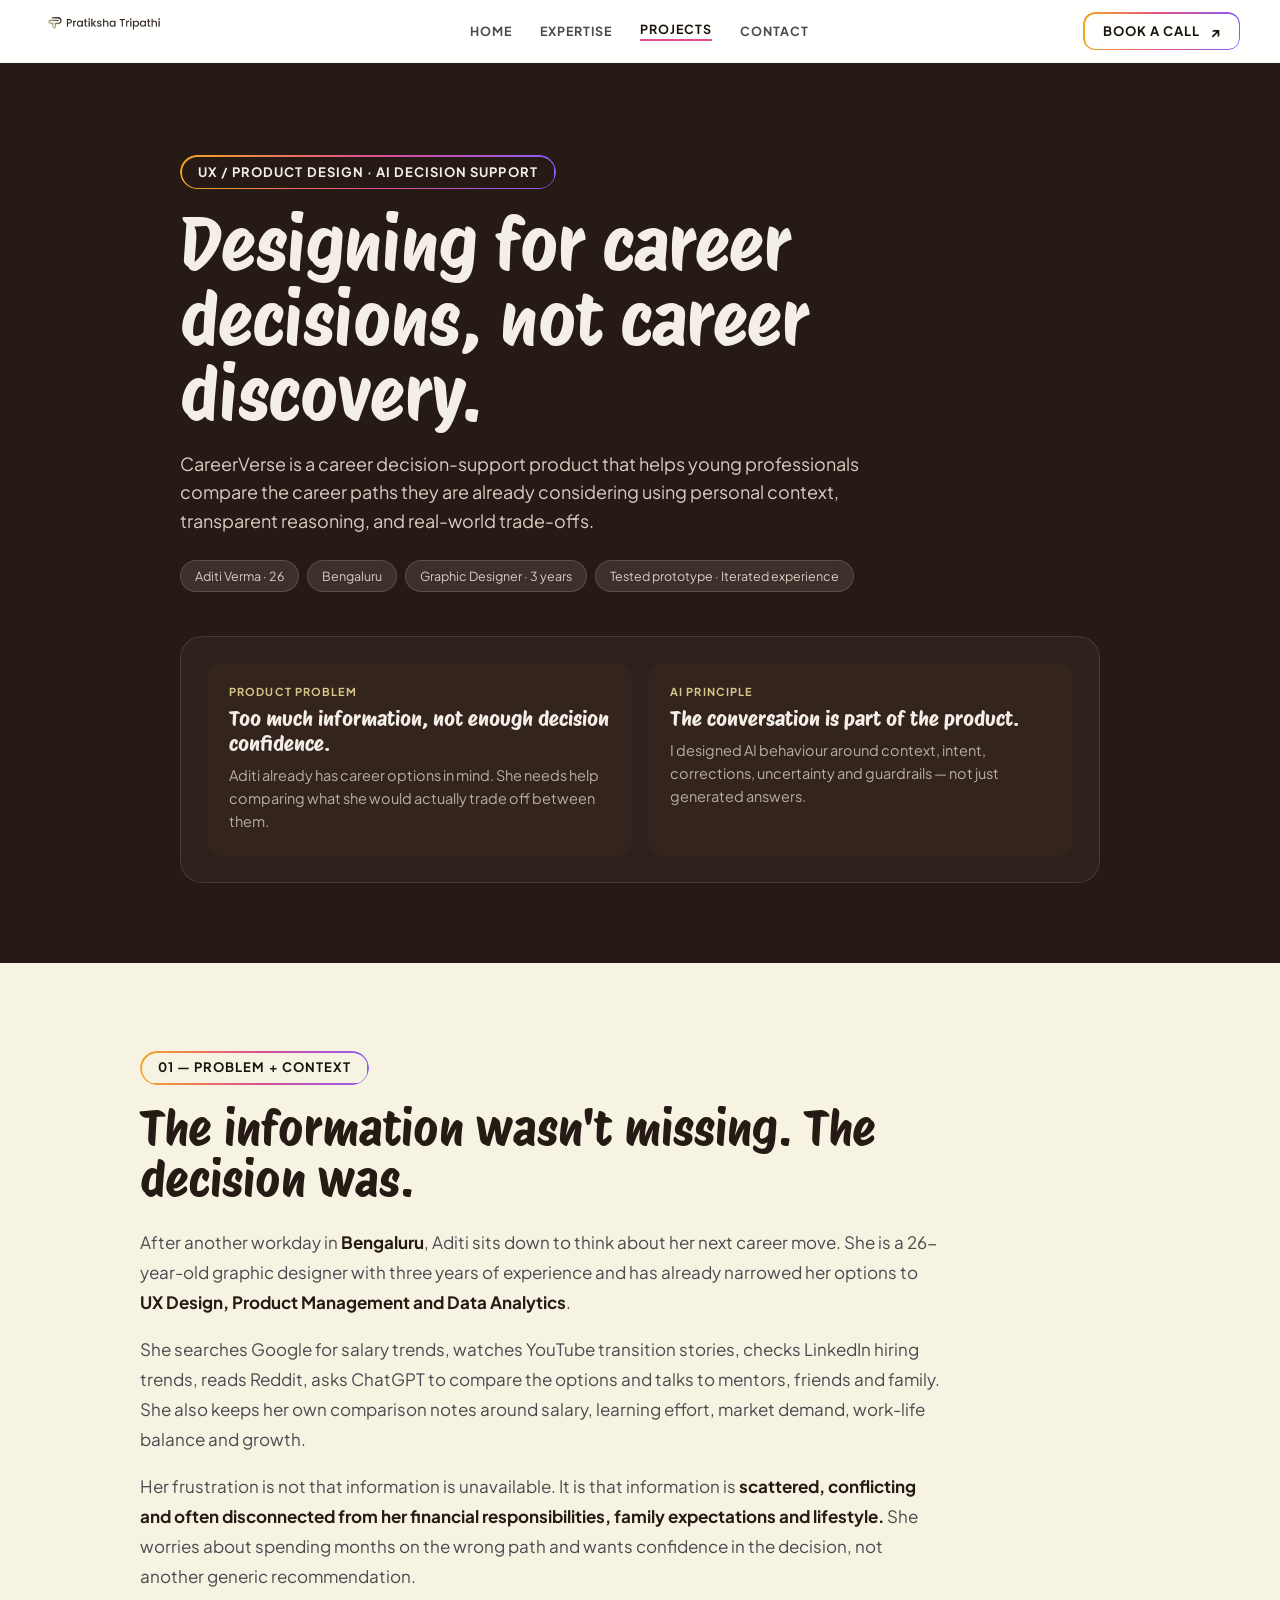
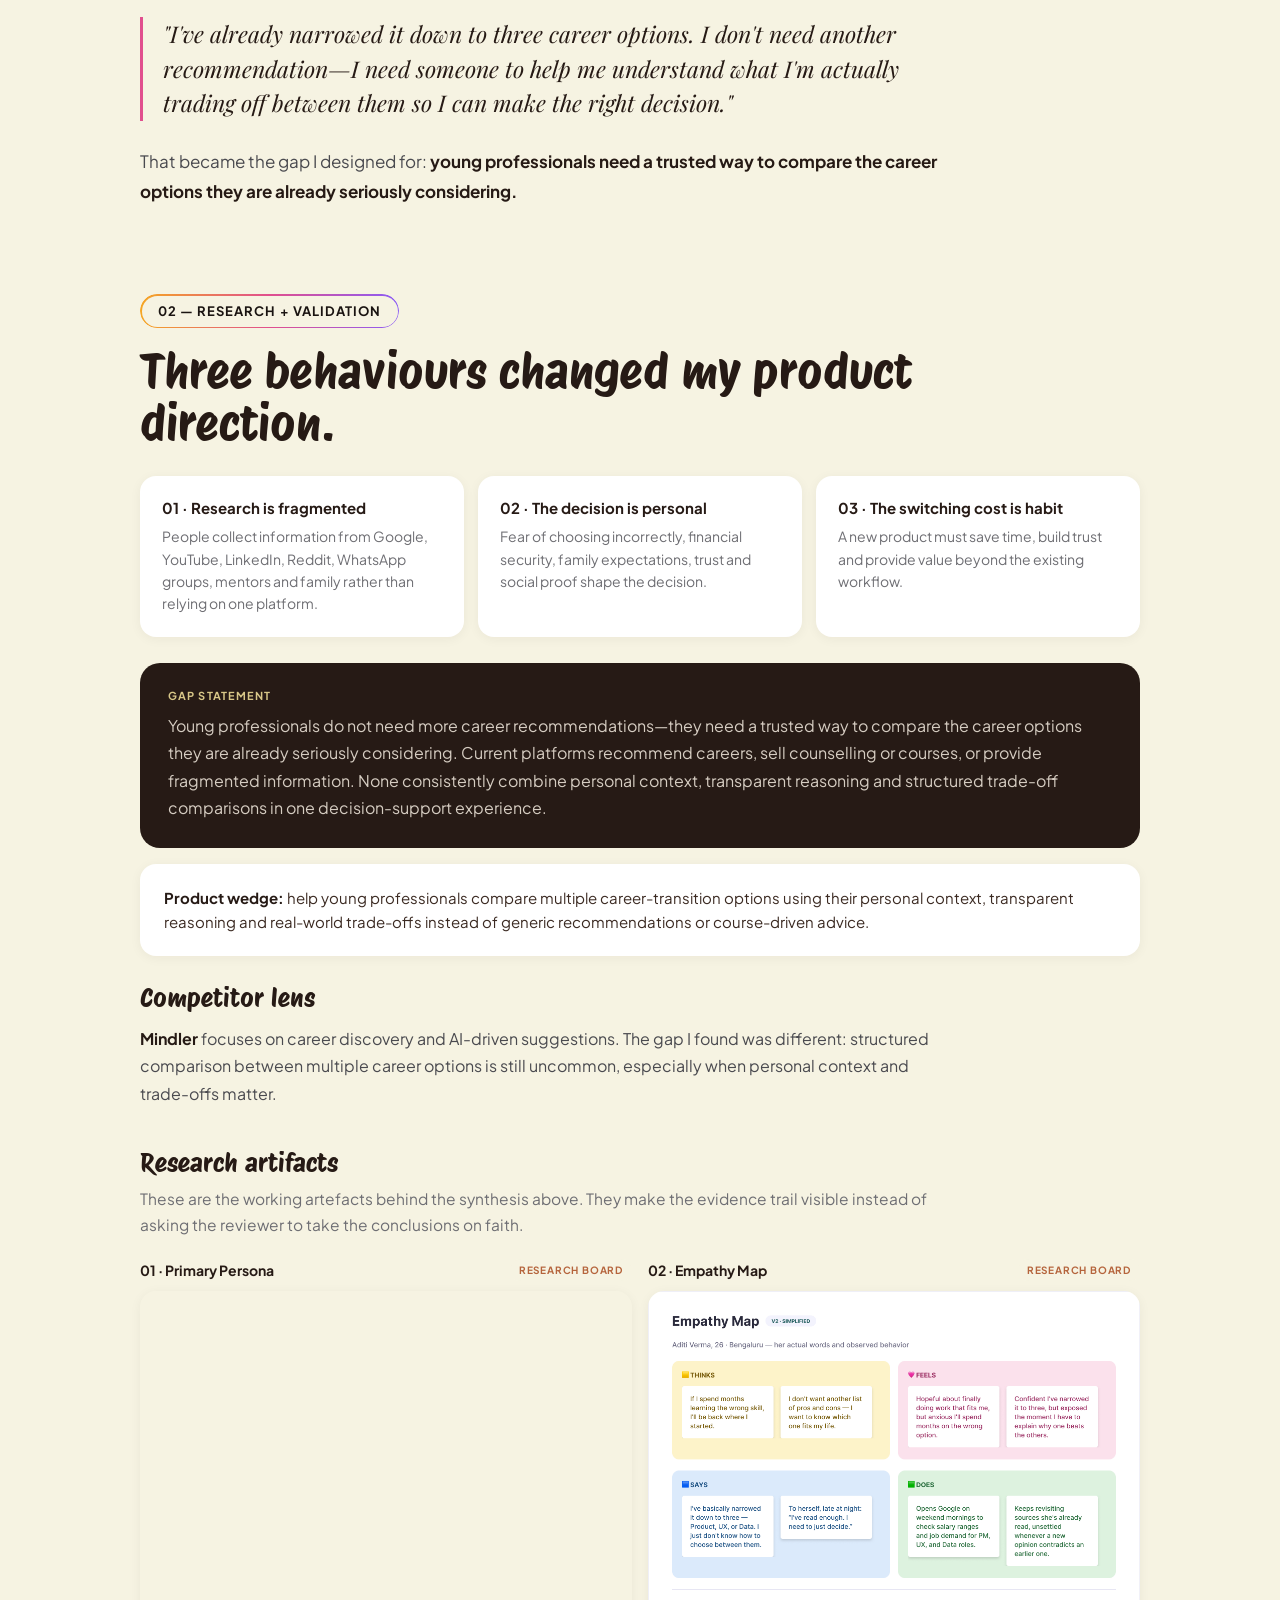
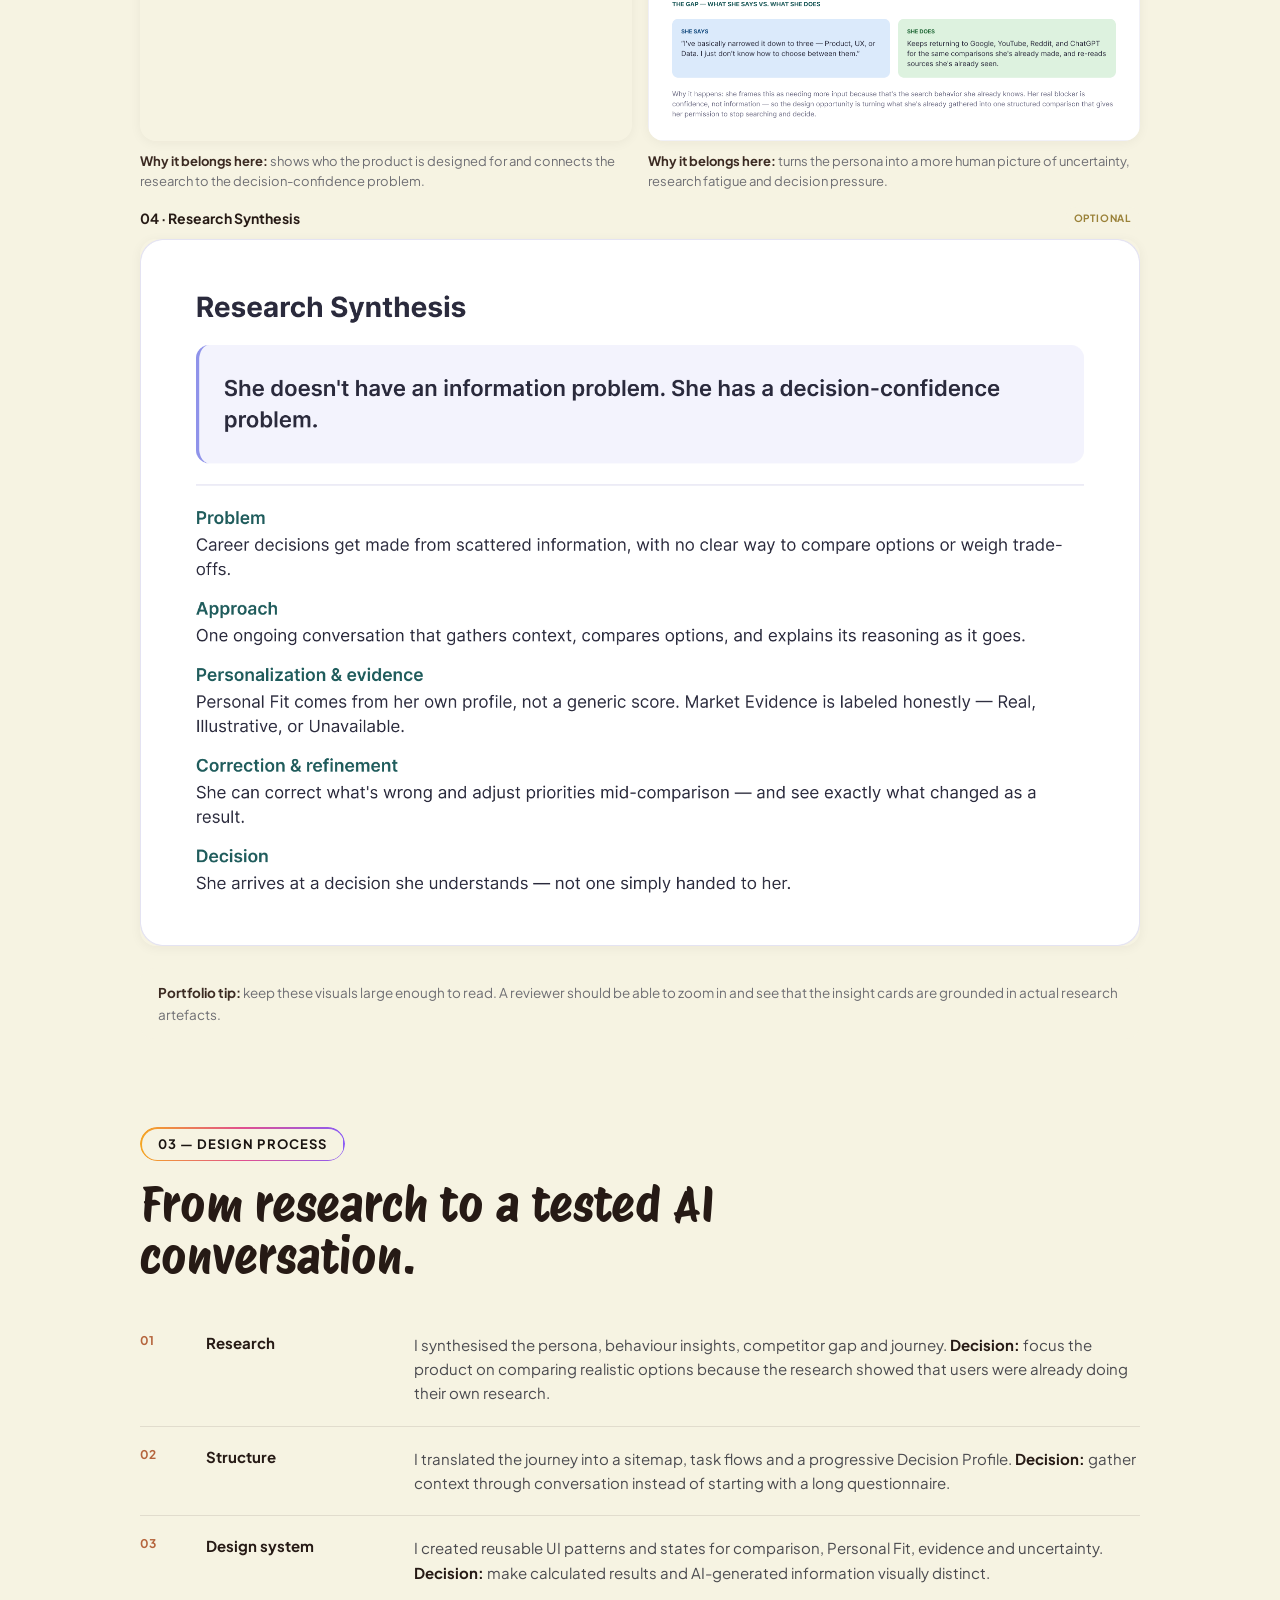
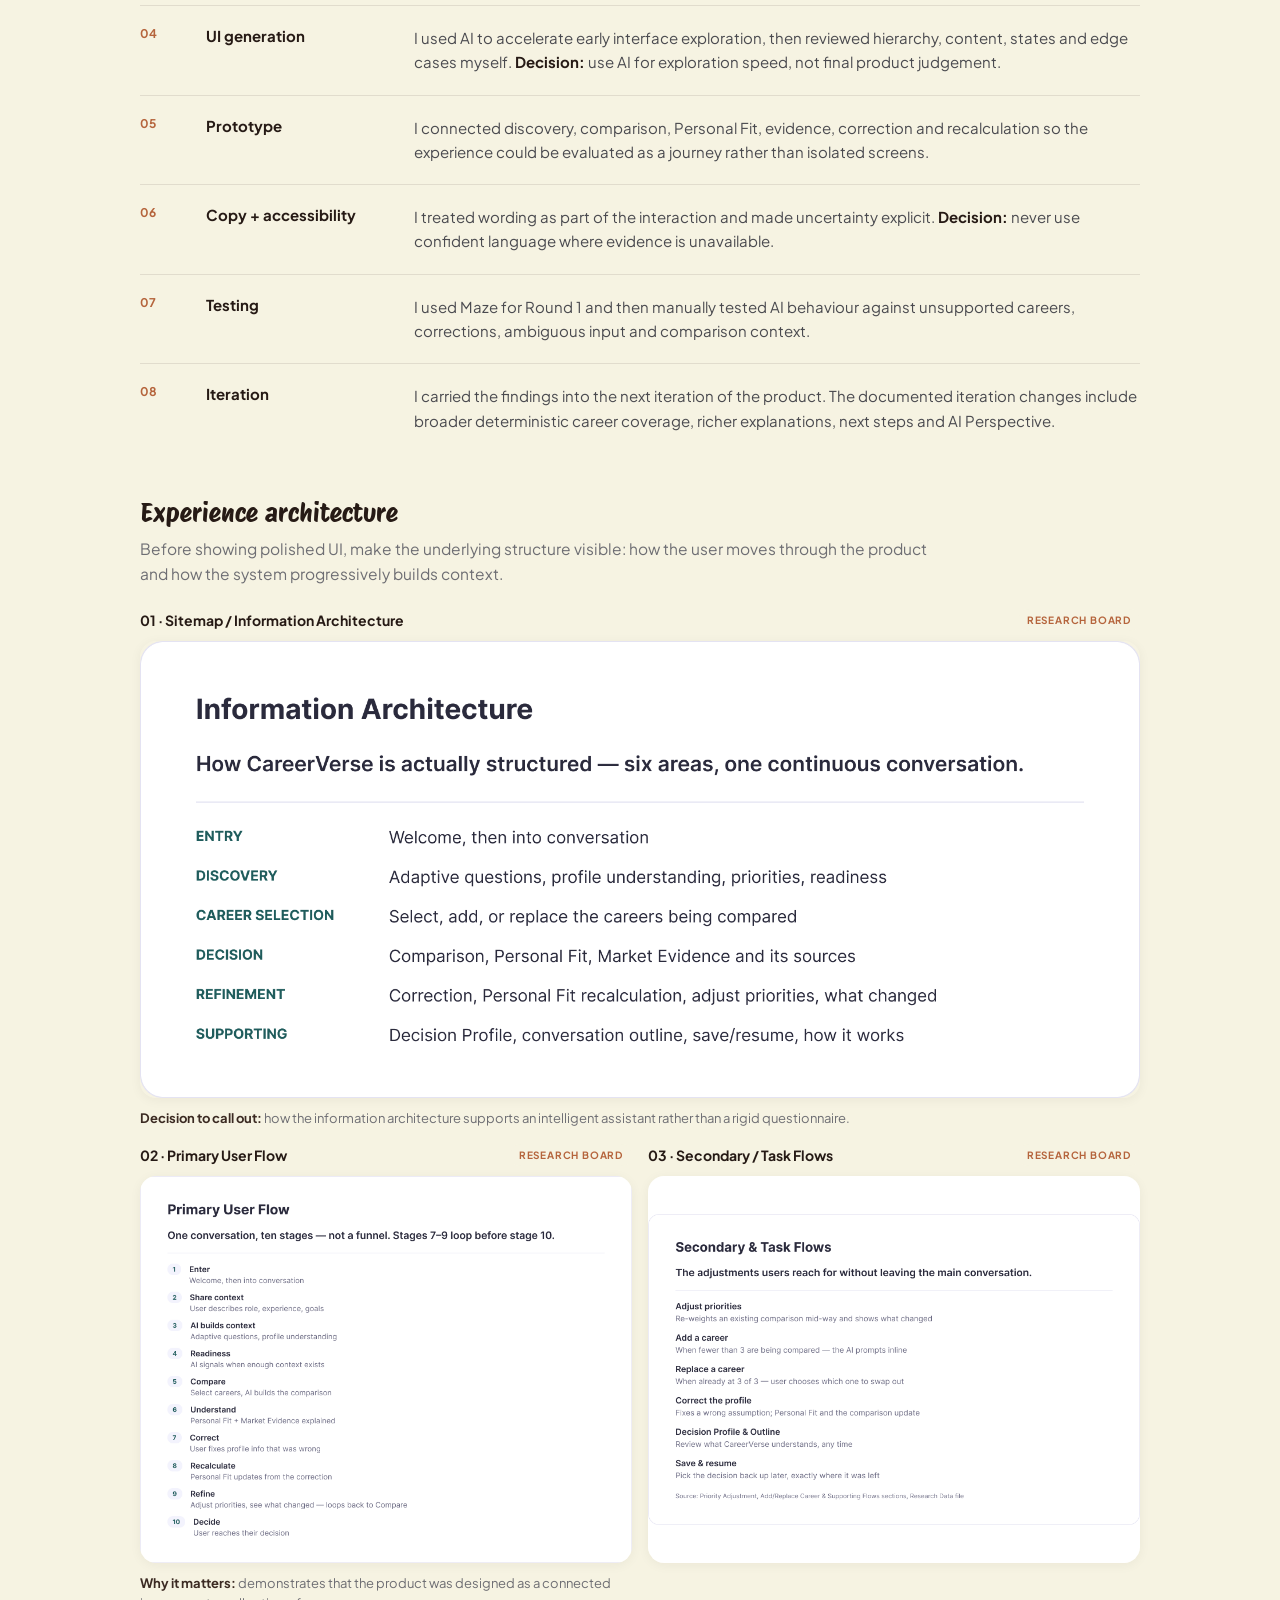
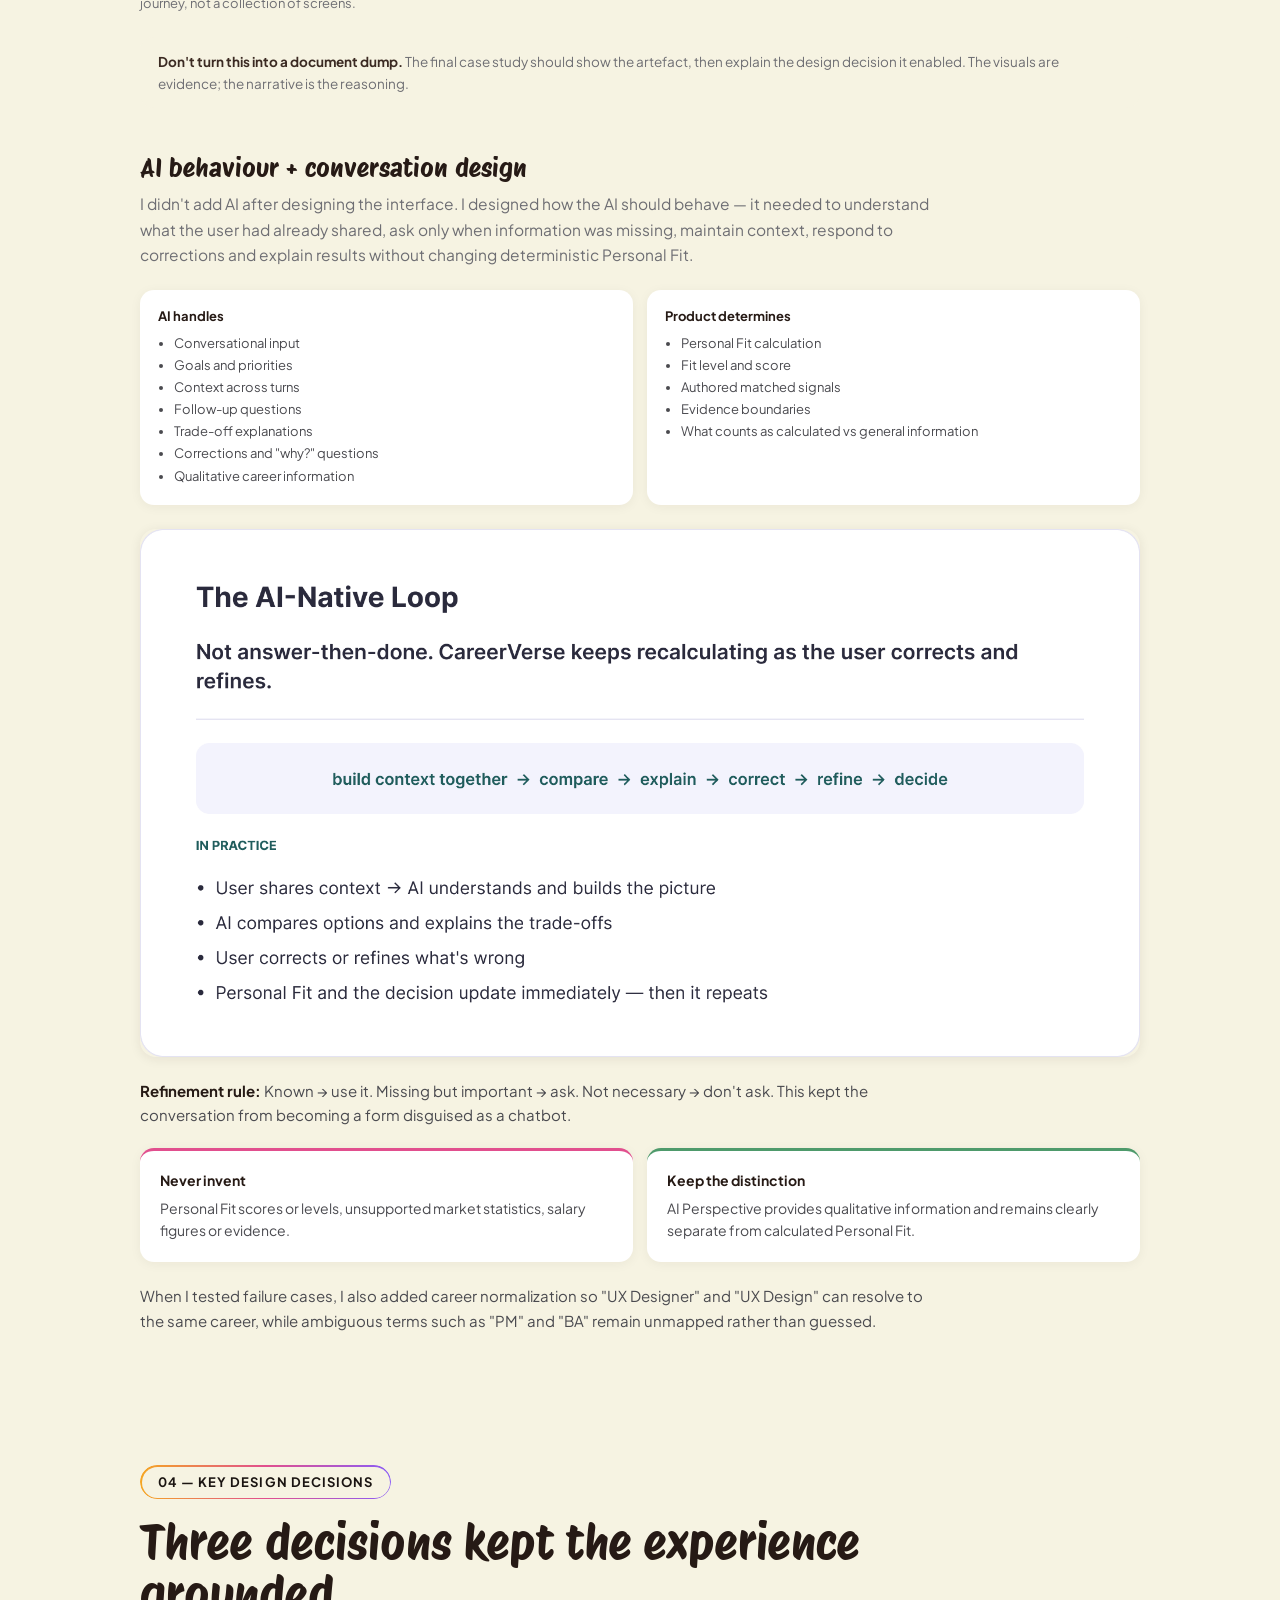
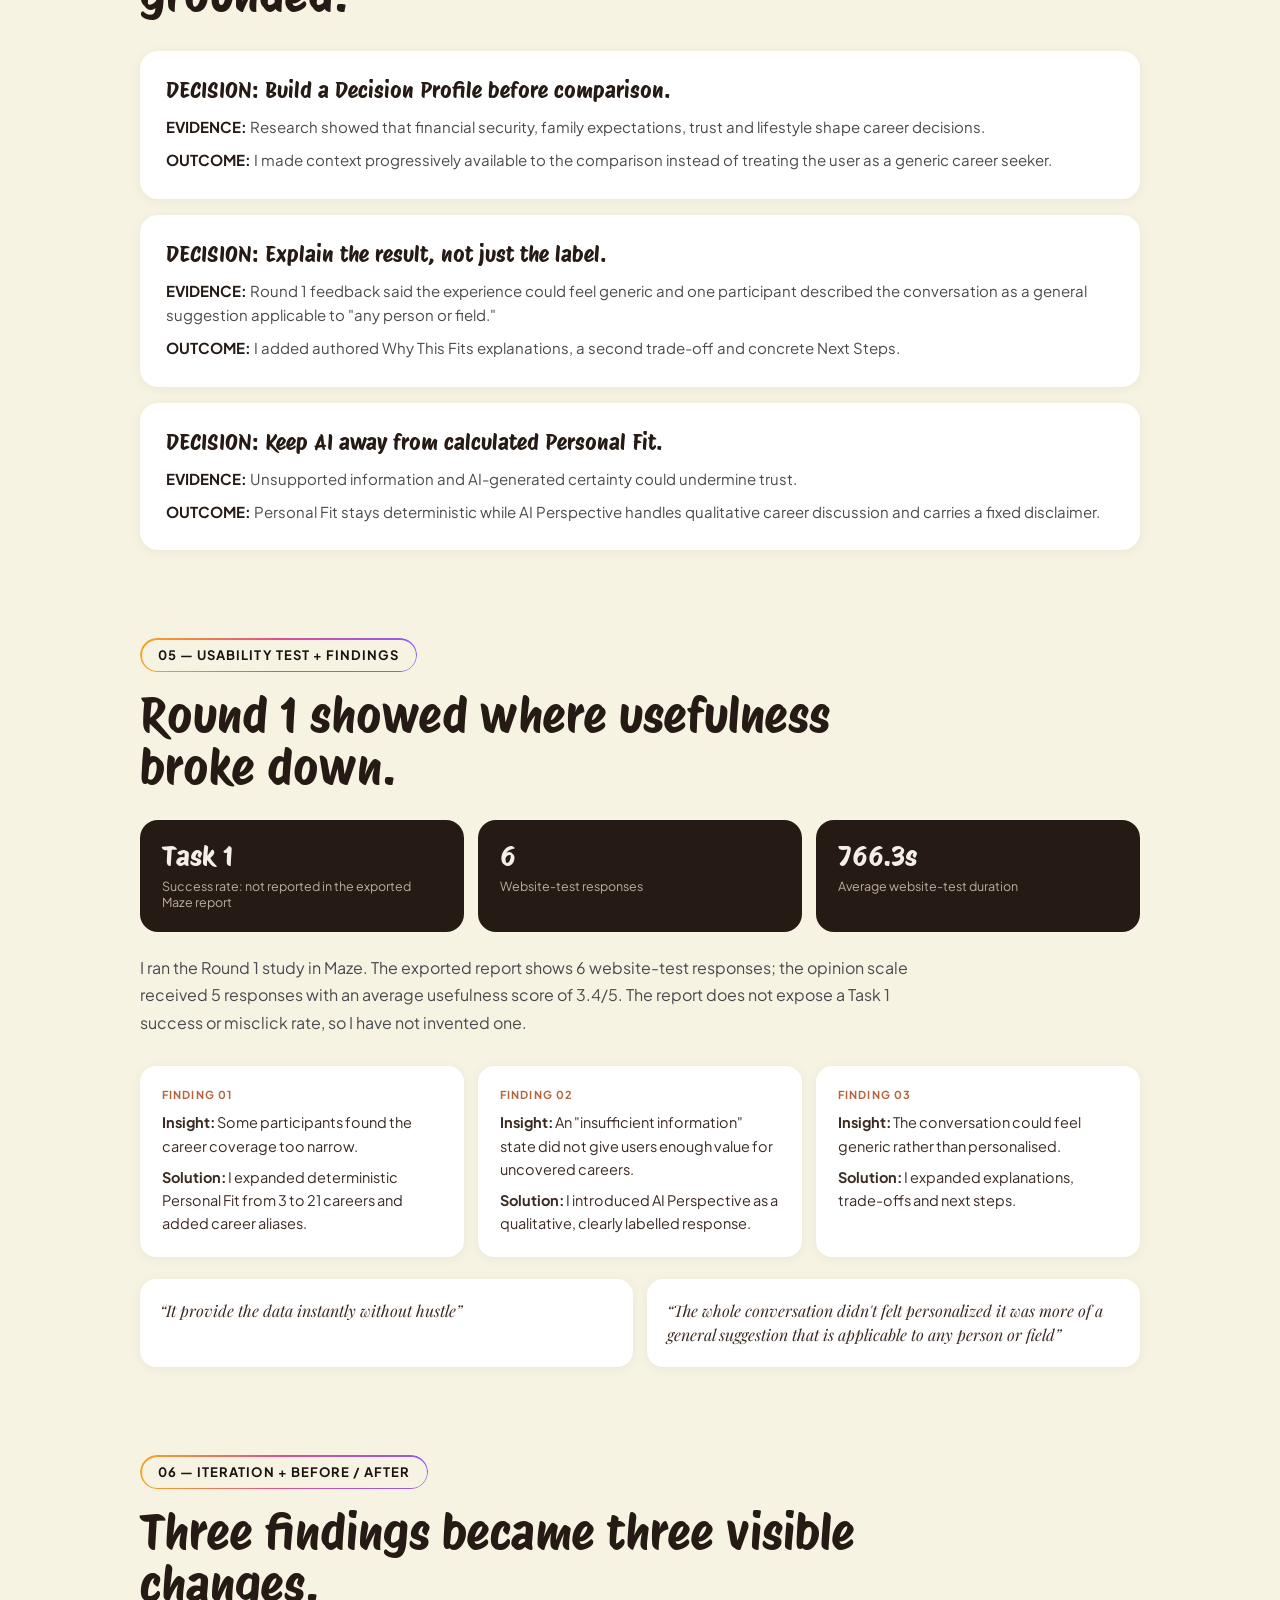
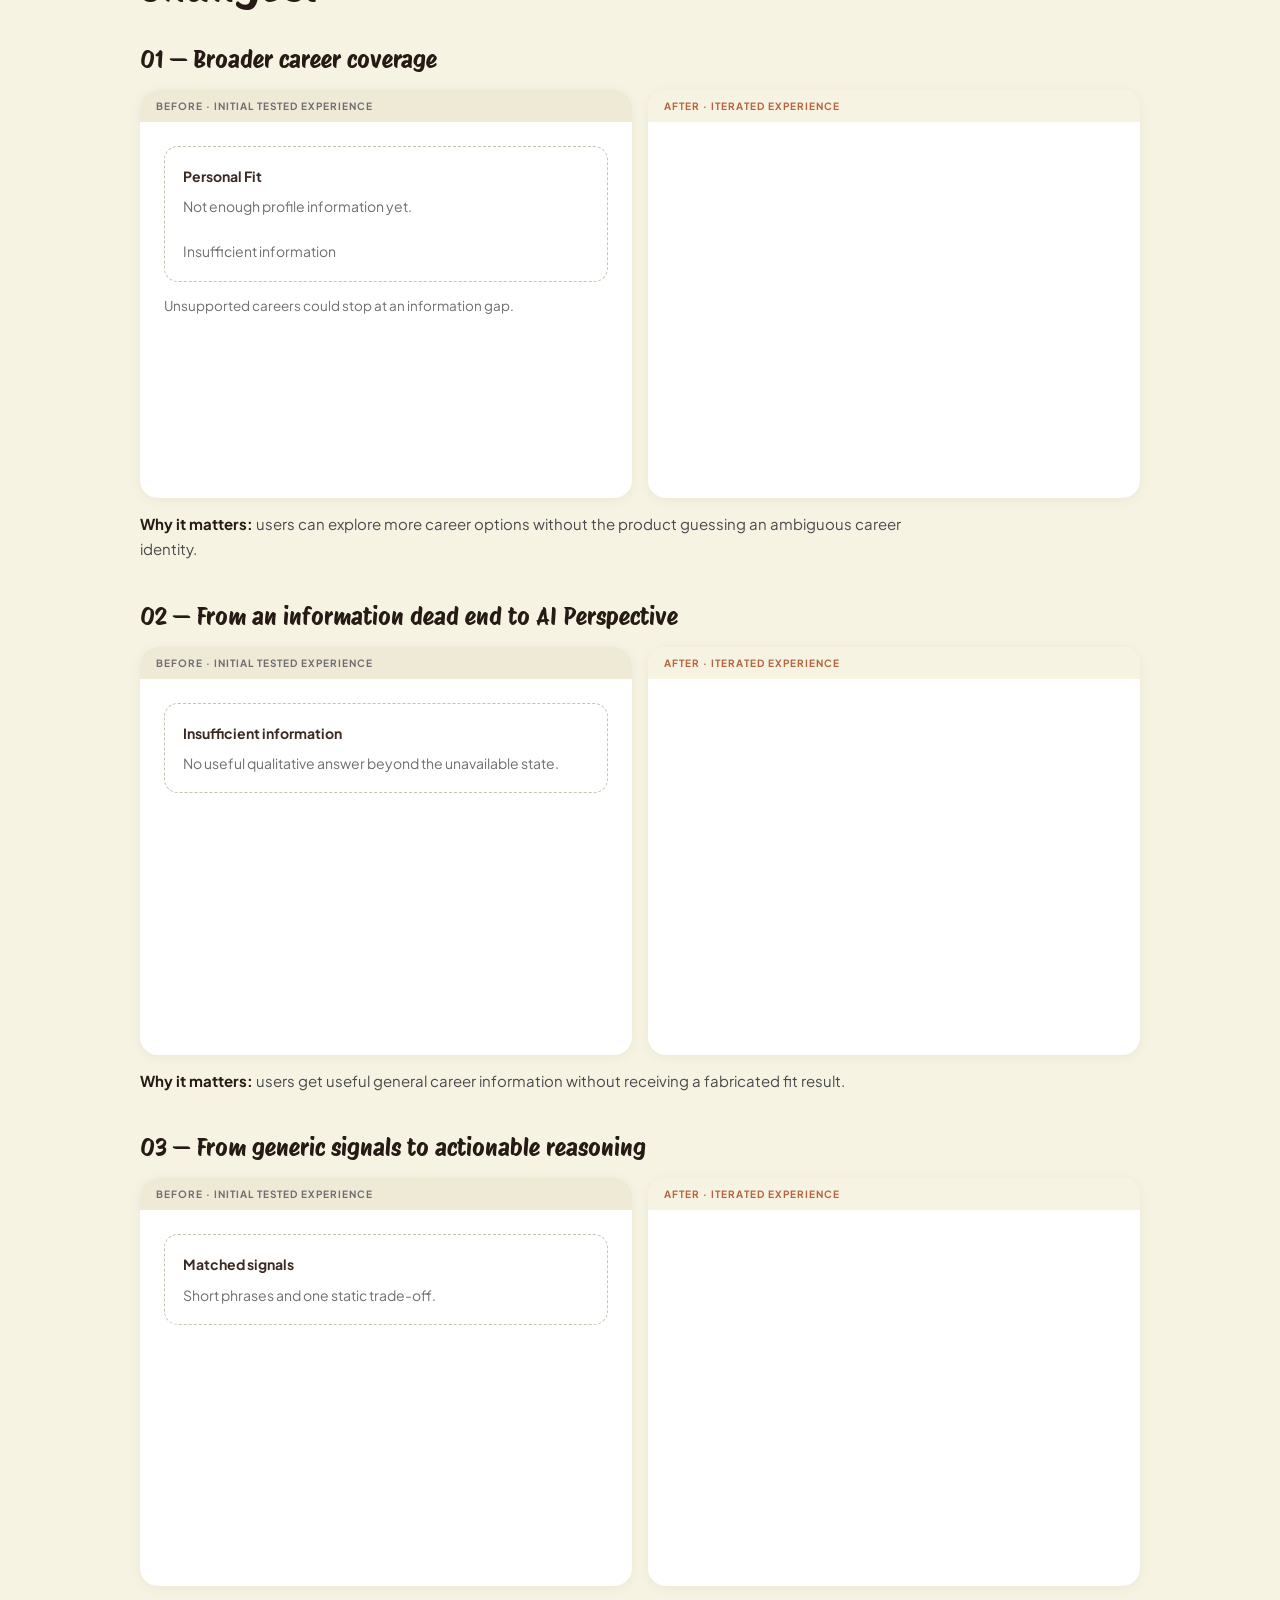
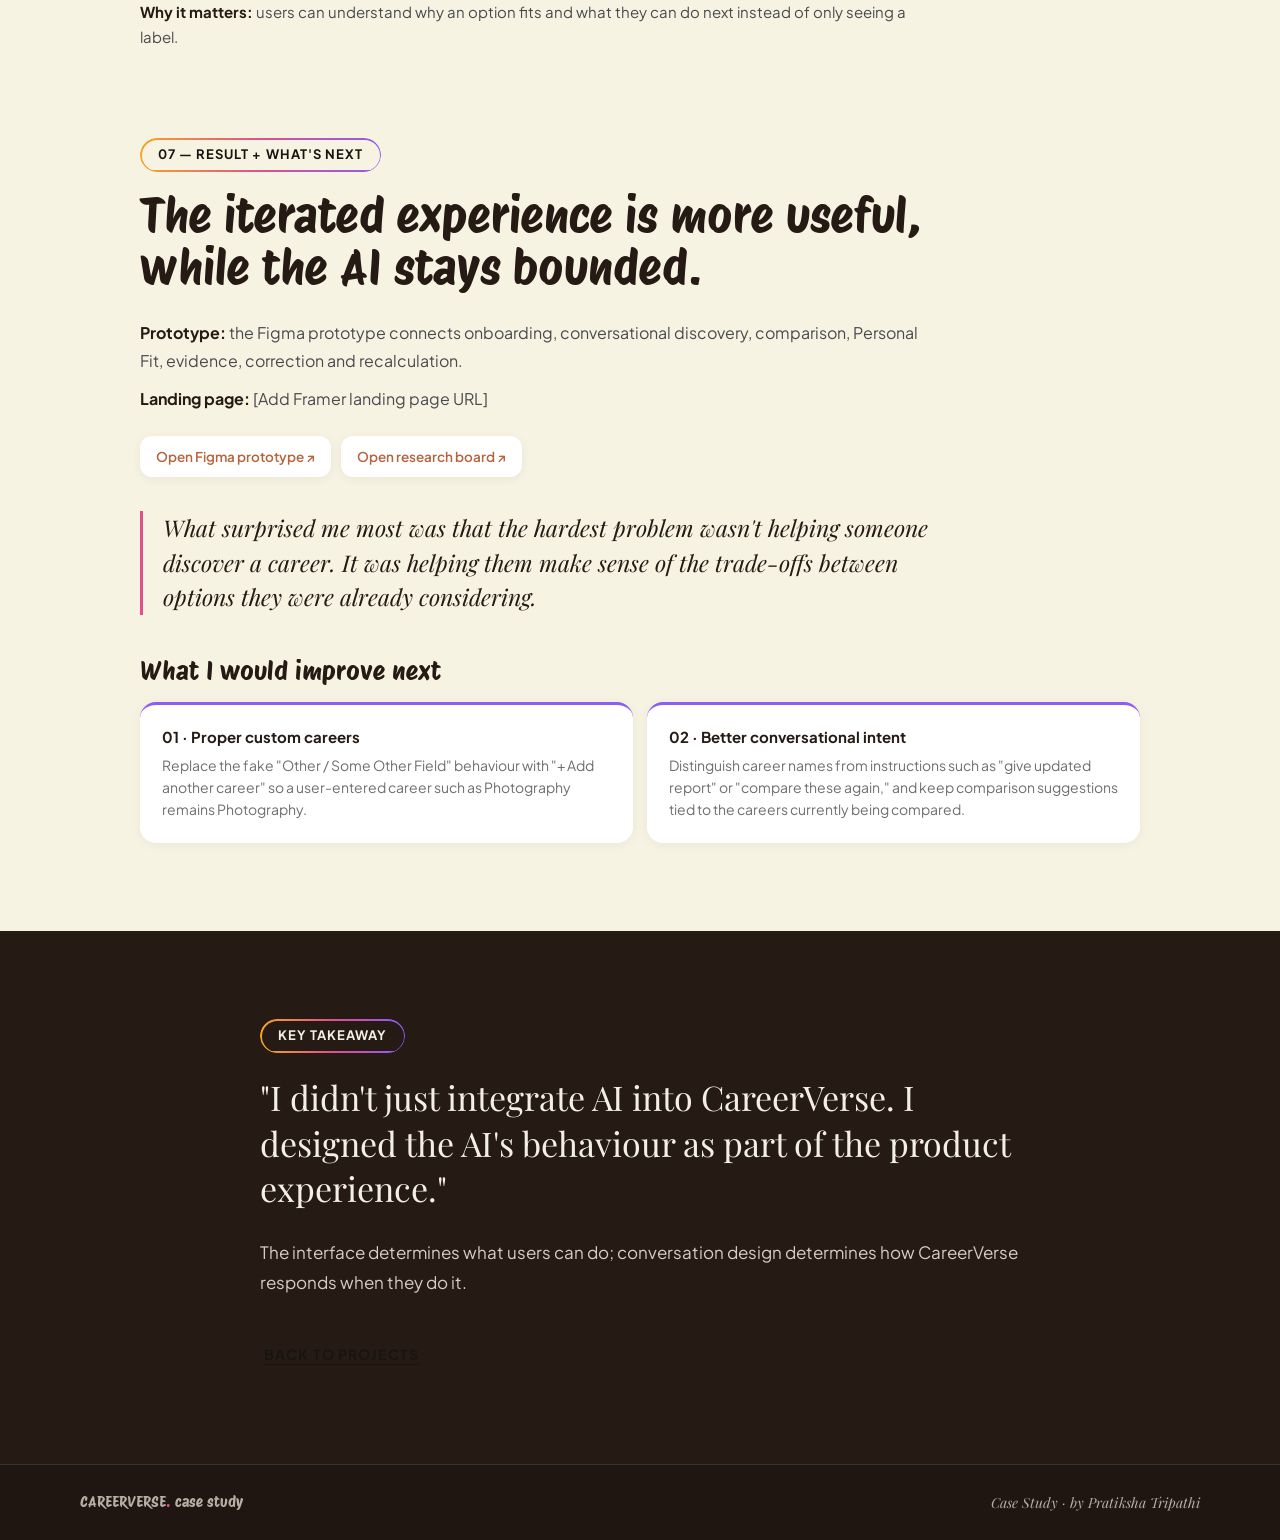
==== careerverse.html @ 2bfa2286 "Publish portfolio site Co-Authored-By: Claude Opus 5.5 <noreply@anthropic.com>" ====
<!DOCTYPE html>
<html>
<head>
<meta charset="utf-8">
<meta name="viewport" content="width=device-width, initial-scale=1">
<title>CareerVerse Case Study</title>
<link rel="stylesheet" href="https://fonts.googleapis.com/css2?family=Caveat:wght@700&family=Permanent+Marker&family=Playfair+Display:ital,wght@0,500;0,600;0,700;0,800;1,500&family=Plus+Jakarta+Sans:ital,wght@0,400;0,500;0,600;0,700;0,800;1,400&family=Protest+Riot&display=swap">
<style id="share-shim">
x-dc, helmet, sc-if { display: contents; }
x-import[component-from-global-scope$=".Button"] {
  position: relative; display: inline-flex; align-items: center; gap: 14px; box-sizing: border-box;
  height: 44px; padding: 0 28px; border-radius: 12px; cursor: pointer; white-space: nowrap;
  font: 700 14px/1 'Plus Jakarta Sans', sans-serif; letter-spacing: 0.08em; text-transform: uppercase; color: #1A1411;
}
x-import[component-from-global-scope$=".Button"]:focus-visible { outline: 2px solid #E14F8E; outline-offset: 3px; }
x-import[component-from-global-scope$=".Button"][size="sm"] { height: 38px; padding: 0 20px; gap: 10px; font-size: 13px; }
x-import[component-from-global-scope$=".Button"][variant="outline"]::before {
  content: ""; position: absolute; inset: 0; padding: 1.5px; border-radius: inherit;
  background: linear-gradient(90deg, #F5A623, #E14F8E 50%, #8B5CF6);
  -webkit-mask: linear-gradient(#000 0 0) content-box, linear-gradient(#000 0 0); -webkit-mask-composite: xor;
  mask: linear-gradient(#000 0 0) content-box exclude, linear-gradient(#000 0 0); pointer-events: none;
}
x-import[component-from-global-scope$=".Button"][variant="gold"] { background: #D8C788; }
x-import[component-from-global-scope$=".Button"][variant="ghost"] { padding: 0 4px; text-decoration: underline; text-underline-offset: 4px; }
x-import[component-from-global-scope$=".Button"][arrow]::after { content: "\2197"; font-size: 1.15em; letter-spacing: 0; }
x-import[component-from-global-scope$=".Avatar"] {
  display: inline-flex; align-items: center; justify-content: center; width: 44px; height: 44px; flex-shrink: 0; border-radius: 50%;
  background: linear-gradient(135deg, #E14F8E, #F5A623); color: #fff; font: 700 13px/1 'Plus Jakarta Sans', sans-serif; letter-spacing: 0.04em;
}
.share-video { display: flex; flex-direction: column; align-items: center; justify-content: center; gap: 10px; width: 100%; height: 100%;
  text-decoration: none; color: #F3EFE6; font: 700 12.5px/1.2 'Plus Jakarta Sans', sans-serif; letter-spacing: 0.08em; text-transform: uppercase;
  background: radial-gradient(circle at 50% 40%, #3B2A22, #1A1411 70%); }
.share-video span.play { width: 52px; height: 52px; border-radius: 50%; display: grid; place-items: center; font-size: 18px; letter-spacing: 0;
  background: linear-gradient(135deg, #E14F8E, #F5A623); color: #fff; }
.share-video:hover span.play { transform: scale(1.06); }
.share-video:focus-visible { outline: 2px solid #E14F8E; outline-offset: -4px; }

[data-hv="1"]:hover{color:#1A1411 !important}
[data-hv="2"]:hover{color:#1A1411 !important}
[data-hv="3"]:hover{color:#1A1411 !important}
</style>

<script>
document.addEventListener('DOMContentLoaded', function () {
  document.querySelectorAll('x-import[component-from-global-scope$=".Button"]').forEach(function (b) {
    var href = b.getAttribute('href');
    b.setAttribute('role', 'link'); b.tabIndex = 0;
    function go() {
      if (!href || href === '#') return;
      if (b.getAttribute('target') === '_blank' || /^https?:/.test(href)) { var a = document.createElement('a'); a.href = href; a.target = '_blank'; a.rel = 'noopener'; document.body.appendChild(a); a.click(); a.remove(); }
      else location.href = href;
    }
    b.addEventListener('click', go);
    b.addEventListener('keydown', function (e) { if (e.key === 'Enter') go(); });
  });
  document.querySelectorAll('x-import[component-from-global-scope$=".Avatar"]').forEach(function (a) {
    a.textContent = (a.getAttribute('name') || '').split(/\s+/).map(function (w) { return w[0] || ''; }).join('').slice(0, 2).toUpperCase();
  });
  var bar = document.getElementById('share-progress');
  var tocIds = Array.prototype.map.call(document.querySelectorAll('[data-toc]'), function (el) { return el.getAttribute('data-toc'); })
    .filter(function (v, i, arr) { return arr.indexOf(v) === i; });
  function onScroll() {
    var doc = document.documentElement, max = doc.scrollHeight - window.innerHeight;
    if (bar) bar.style.width = (max > 0 ? Math.min(100, Math.max(0, window.scrollY / max * 100)) : 0) + '%';
    if (!tocIds.length) return;
    var active = '', y = window.scrollY + 140;
    tocIds.forEach(function (id) { var el = document.getElementById(id); if (el && el.offsetTop <= y) active = id; });
    document.querySelectorAll('[data-toc]').forEach(function (el) {
      var on = el.getAttribute('data-toc') === active;
      el.style.color = el.getAttribute('data-toc-part') === 'num' ? (on ? '#E14F8E' : '#B5984E') : (on ? '#1A1411' : '#6E6E73');
    });
  }
  window.addEventListener('scroll', onScroll, { passive: true }); onScroll();
  var form = document.querySelector('form[data-share-form]');
  if (form) form.addEventListener('submit', function (e) {
    e.preventDefault();
    var btn = form.querySelector('[type="submit"]'); if (btn) btn.textContent = 'Thanks! I\'ll get back to you soon.';
  });
});
</script>
</head>
<body>
<x-dc>
<helmet>
  <meta name="viewport" content="width=device-width, initial-scale=1">
  <link rel="preconnect" href="https://fonts.gstatic.com" crossorigin="anonymous">
  
  <style>
/* Eyebrow — mirrors the "Eyebrow" component in the Figma file "Pratiksha's Portfolio".
   Pill, 34px tall, 1.5px Signature gradient stroke (amber → pink → violet), transparent fill. */
:root {
  --pt-gradient-signature: linear-gradient(90deg, #F5A623 0%, #E14F8E 50%, #8B5CF6 100%);
  --pt-text-primary: #1A1411;
  --pt-text-on-dark: #F3EFE6;
}

.pt-eyebrow {
  position: relative;
  display: inline-flex;
  align-items: center;
  box-sizing: border-box;
  height: 34px;
  padding: 0 18px;
  border-radius: 999px;
  background: transparent;
  font-family: 'Plus Jakarta Sans', sans-serif;
  font-size: 13px;
  font-weight: 700;
  line-height: 1;
  letter-spacing: 0.08em;
  text-transform: uppercase;
  white-space: nowrap;
  color: var(--pt-text-primary);
}

/* Gradient stroke drawn on a masked pseudo-element so the fill stays transparent on any surface. */
.pt-eyebrow::before {
  content: "";
  position: absolute;
  inset: 0;
  padding: 1.5px;
  border-radius: inherit;
  background: var(--pt-gradient-signature);
  -webkit-mask: linear-gradient(#000 0 0) content-box, linear-gradient(#000 0 0);
  -webkit-mask-composite: xor;
  mask: linear-gradient(#000 0 0) content-box exclude, linear-gradient(#000 0 0);
  pointer-events: none;
}

.pt-eyebrow--on-dark { color: var(--pt-text-on-dark); }

@media (max-width: 480px) {
  .pt-eyebrow { white-space: normal; height: auto; min-height: 34px; padding: 8px 16px; line-height: 1.3; }
}

</style>
  <style>
    html { scroll-behavior: smooth; }
    body { margin: 0; background: #F6F3E2; -webkit-font-smoothing: antialiased; }
    @media (prefers-reduced-motion: reduce) { html { scroll-behavior: auto; } * { animation: none !important; transition: none !important; } }
    a { color: #B5643C; }
    a:hover { color: #8F4A2A; }
    a:focus-visible, button:focus-visible { outline: 2px solid #8B5CF6; outline-offset: 3px; border-radius: 4px; }
    nav a { white-space: nowrap; }
    section[id], header[id] { scroll-margin-top: 84px; }
    @media (max-width: 960px) {
      nav[aria-label="Portfolio"] > div { flex-wrap: nowrap; overflow-x: auto; -webkit-overflow-scrolling: touch; }
      nav[aria-label="Portfolio"] > div > div { gap: 16px; flex-shrink: 0; }
      nav[aria-label="Portfolio"] x-import { flex-shrink: 0; }
    }
    #close a[href*="#projects"], #close a[href*="#projects"] span { color: #EEDFAE !important; }
    #close a[href*="#projects"]:hover, #close a[href*="#projects"]:hover span { color: #F6ECC8 !important; }
  </style>
</helmet>

<sc-if>
  <div aria-hidden="true" id="share-progress" style="position:fixed;top:0;left:0;height:3px;width:0%;background:linear-gradient(90deg,#F5A623 0%,#E14F8E 50%,#8B5CF6 100%);z-index:120"></div>
</sc-if>

<nav aria-label="Portfolio" style="position:sticky;top:0;z-index:110;background:rgba(255,255,255,0.94);backdrop-filter:blur(10px);border-bottom:1px solid rgba(26,20,17,0.06)">
  <div style="max-width:1200px;margin:0 auto;padding:12px 24px;display:flex;align-items:center;justify-content:space-between;gap:16px;flex-wrap:wrap">
    <a href="index.html" aria-label="Pratiksha Tripathi — home" style="display:flex;align-items:center;text-decoration:none"><img src="assets/logo-lockup-cutout.png" alt="Pratiksha Tripathi" style="height:34px;width:auto;display:block"></a>
    <div style="display:flex;gap:28px;flex-wrap:wrap;align-items:center;font-family:'Plus Jakarta Sans',sans-serif;font-size:12.5px;font-weight:700;letter-spacing:0.08em;text-transform:uppercase">
      <a href="index.html" style="color:#4A4A4F;text-decoration:none" data-hv="1">Home</a>
      <a href="index.html#about" style="color:#4A4A4F;text-decoration:none" data-hv="2">Expertise</a>
      <a href="index.html#projects" style="color:#1A1411;text-decoration:none;border-bottom:2px solid #E14F8E;padding-bottom:2px" aria-current="page">Projects</a>
      <a href="index.html#contact" style="color:#4A4A4F;text-decoration:none" data-hv="3">Contact</a>
    </div>
    <x-import component-from-global-scope="PratikshaTripathiDesignSystem_4e2eff.Button" variant="outline" size="sm" arrow href="index.html#contact" hint-size="auto,38px">Book a call</x-import>
  </div>
</nav>

<!-- ============ HERO ============ -->
<header id="top" data-screen-label="Hero" style="background:#261A15;color:#F3EFE6;padding:92px 24px 80px">
  <div style="max-width:920px;margin:0 auto;display:flex;flex-direction:column;align-items:flex-start;gap:18px">
    <span class="pt-eyebrow pt-eyebrow--on-dark">UX / Product Design · AI Decision Support</span>
    <h1 style="margin:0;font-family:'Protest Riot',sans-serif;font-weight:300;font-size:clamp(38px,6.4vw,72px);line-height:1.04;color:#F3EFE6;max-width:900px">Designing for career decisions, not career discovery.</h1>
    <p style="margin:0;font-family:'Plus Jakarta Sans',sans-serif;font-size:18px;line-height:1.6;color:#D6CDC2;max-width:720px">CareerVerse is a career decision-support product that helps young professionals compare the career paths they are already considering using personal context, transparent reasoning, and real-world trade-offs.</p>
    <div style="display:flex;flex-wrap:wrap;gap:8px;margin-top:6px">
      <span style="background:rgba(243,239,230,0.10);border:1px solid rgba(243,239,230,0.16);border-radius:999px;padding:7px 14px;font-family:'Plus Jakarta Sans';font-size:12.5px;color:#D6CDC2">Aditi Verma · 26</span>
      <span style="background:rgba(243,239,230,0.10);border:1px solid rgba(243,239,230,0.16);border-radius:999px;padding:7px 14px;font-family:'Plus Jakarta Sans';font-size:12.5px;color:#D6CDC2">Bengaluru</span>
      <span style="background:rgba(243,239,230,0.10);border:1px solid rgba(243,239,230,0.16);border-radius:999px;padding:7px 14px;font-family:'Plus Jakarta Sans';font-size:12.5px;color:#D6CDC2">Graphic Designer · 3 years</span>
      <span style="background:rgba(243,239,230,0.10);border:1px solid rgba(243,239,230,0.16);border-radius:999px;padding:7px 14px;font-family:'Plus Jakarta Sans';font-size:12.5px;color:#D6CDC2">Tested prototype · Iterated experience</span>
    </div>
    <div style="margin-top:26px;background:#2E211B;border:1px solid rgba(243,239,230,0.12);border-radius:22px;padding:26px;width:100%;box-sizing:border-box">
      <div style="display:grid;grid-template-columns:1fr 1fr;gap:16px">
        <div style="background:#33241D;border-radius:16px;padding:22px">
          <div style="font-family:'Plus Jakarta Sans';font-size:11px;font-weight:700;letter-spacing:0.1em;text-transform:uppercase;color:#D8C788;margin-bottom:8px">Product problem</div>
          <div style="font-family:'Protest Riot';font-weight:300;font-size:21px;color:#F3EFE6;margin-bottom:8px">Too much information, not enough decision confidence.</div>
          <div style="font-family:'Plus Jakarta Sans';font-size:14.5px;line-height:1.6;color:#B9AEA4">Aditi already has career options in mind. She needs help comparing what she would actually trade off between them.</div>
        </div>
        <div style="background:#33241D;border-radius:16px;padding:22px">
          <div style="font-family:'Plus Jakarta Sans';font-size:11px;font-weight:700;letter-spacing:0.1em;text-transform:uppercase;color:#D8C788;margin-bottom:8px">AI principle</div>
          <div style="font-family:'Protest Riot';font-weight:300;font-size:21px;color:#F3EFE6;margin-bottom:8px">The conversation is part of the product.</div>
          <div style="font-family:'Plus Jakarta Sans';font-size:14.5px;line-height:1.6;color:#B9AEA4">I designed AI behaviour around context, intent, corrections, uncertainty and guardrails — not just generated answers.</div>
        </div>
      </div>
    </div>
  </div>
</header>

<!-- 01 — PROBLEM + CONTEXT -->
<section id="s1" data-screen-label="01 Problem and context" style="padding:88px 24px 0">
  <div style="max-width:1000px;margin:0 auto">
    <span class="pt-eyebrow">01 — Problem + context</span>
    <h2 style="margin:18px 0 22px;font-family:'Protest Riot',sans-serif;font-weight:300;font-size:clamp(32px,4.8vw,48px);line-height:1.08;color:#261A15;max-width:800px">The information wasn't missing. The decision was.</h2>
    <div style="max-width:800px;font-family:'Plus Jakarta Sans',sans-serif;font-size:17px;line-height:1.75;color:#4A4A4F">
      <p style="margin:0 0 18px">After another workday in <strong style="color:#261A15">Bengaluru</strong>, Aditi sits down to think about her next career move. She is a 26-year-old graphic designer with three years of experience and has already narrowed her options to <strong style="color:#261A15">UX Design, Product Management and Data Analytics</strong>.</p>
      <p style="margin:0 0 18px">She searches Google for salary trends, watches YouTube transition stories, checks LinkedIn hiring trends, reads Reddit, asks ChatGPT to compare the options and talks to mentors, friends and family. She also keeps her own comparison notes around salary, learning effort, market demand, work-life balance and growth.</p>
      <p style="margin:0 0 26px">Her frustration is not that information is unavailable. It is that information is <strong style="color:#261A15">scattered, conflicting and often disconnected from her financial responsibilities, family expectations and lifestyle.</strong> She worries about spending months on the wrong path and wants confidence in the decision, not another generic recommendation.</p>
    </div>
    <p style="margin:0 0 26px;font-family:'Playfair Display',Georgia,serif;font-style:italic;font-size:clamp(19px,2.6vw,23px);line-height:1.5;color:#261A15;max-width:760px;border-left:3px solid #E14F8E;padding-left:20px">"I've already narrowed it down to three career options. I don't need another recommendation—I need someone to help me understand what I'm actually trading off between them so I can make the right decision."</p>
    <p style="margin:0;font-family:'Plus Jakarta Sans',sans-serif;font-size:17px;line-height:1.75;color:#4A4A4F;max-width:800px">That became the gap I designed for: <strong style="color:#261A15">young professionals need a trusted way to compare the career options they are already seriously considering.</strong></p>
  </div>
</section>

<!-- 02 — RESEARCH + VALIDATION -->
<section id="s2" data-screen-label="02 Research and validation" style="padding:88px 24px 0">
  <div style="max-width:1000px;margin:0 auto">
    <span class="pt-eyebrow">02 — Research + validation</span>
    <h2 style="margin:18px 0 26px;font-family:'Protest Riot',sans-serif;font-weight:300;font-size:clamp(32px,4.8vw,48px);line-height:1.08;color:#261A15;max-width:800px">Three behaviours changed my product direction.</h2>
    <div style="display:grid;grid-template-columns:repeat(3,minmax(0,1fr));gap:14px;margin-bottom:26px">
      <div style="background:#FFFFFF;border-radius:16px;padding:22px;box-shadow:0 2px 12px rgba(38,26,21,0.05)"><div style="font-family:'Plus Jakarta Sans';font-size:15px;font-weight:700;color:#261A15;margin-bottom:8px">01 · Research is fragmented</div><div style="font-family:'Plus Jakarta Sans';font-size:14px;line-height:1.6;color:#6E6E73">People collect information from Google, YouTube, LinkedIn, Reddit, WhatsApp groups, mentors and family rather than relying on one platform.</div></div>
      <div style="background:#FFFFFF;border-radius:16px;padding:22px;box-shadow:0 2px 12px rgba(38,26,21,0.05)"><div style="font-family:'Plus Jakarta Sans';font-size:15px;font-weight:700;color:#261A15;margin-bottom:8px">02 · The decision is personal</div><div style="font-family:'Plus Jakarta Sans';font-size:14px;line-height:1.6;color:#6E6E73">Fear of choosing incorrectly, financial security, family expectations, trust and social proof shape the decision.</div></div>
      <div style="background:#FFFFFF;border-radius:16px;padding:22px;box-shadow:0 2px 12px rgba(38,26,21,0.05)"><div style="font-family:'Plus Jakarta Sans';font-size:15px;font-weight:700;color:#261A15;margin-bottom:8px">03 · The switching cost is habit</div><div style="font-family:'Plus Jakarta Sans';font-size:14px;line-height:1.6;color:#6E6E73">A new product must save time, build trust and provide value beyond the existing workflow.</div></div>
    </div>
    <div style="background:#261A15;border-radius:20px;padding:26px 28px;margin-bottom:16px">
      <div style="font-family:'Plus Jakarta Sans';font-size:11px;font-weight:700;letter-spacing:0.1em;text-transform:uppercase;color:#D8C788;margin-bottom:10px">Gap statement</div>
      <p style="margin:0;font-family:'Plus Jakarta Sans',sans-serif;font-size:16px;line-height:1.72;color:#D6CDC2">Young professionals do not need more career recommendations—they need a trusted way to compare the career options they are already seriously considering. Current platforms recommend careers, sell counselling or courses, or provide fragmented information. None consistently combine personal context, transparent reasoning and structured trade-off comparisons in one decision-support experience.</p>
    </div>
    <div style="background:#FFFFFF;border-radius:16px;padding:22px 24px;margin-bottom:26px;box-shadow:0 2px 12px rgba(38,26,21,0.05)">
      <div style="font-family:'Plus Jakarta Sans';font-size:15px;line-height:1.6;color:#3B2A22"><strong style="color:#261A15">Product wedge:</strong> help young professionals compare multiple career-transition options using their personal context, transparent reasoning and real-world trade-offs instead of generic recommendations or course-driven advice.</div>
    </div>
    <h3 style="margin:0 0 12px;font-family:'Protest Riot',sans-serif;font-weight:300;font-size:26px;color:#261A15">Competitor lens</h3>
    <p style="margin:0 0 40px;font-family:'Plus Jakarta Sans',sans-serif;font-size:16px;line-height:1.72;color:#4A4A4F;max-width:800px"><strong style="color:#261A15">Mindler</strong> focuses on career discovery and AI-driven suggestions. The gap I found was different: structured comparison between multiple career options is still uncommon, especially when personal context and trade-offs matter.</p>

    <h3 style="margin:0 0 8px;font-family:'Protest Riot',sans-serif;font-weight:300;font-size:26px;color:#261A15">Research artifacts</h3>
    <p style="margin:0 0 22px;font-family:'Plus Jakarta Sans',sans-serif;font-size:15.5px;line-height:1.65;color:#6E6E73;max-width:800px">These are the working artefacts behind the synthesis above. They make the evidence trail visible instead of asking the reviewer to take the conclusions on faith.</p>
    <div style="display:grid;grid-template-columns:1fr 1fr;gap:16px">
      <figure style="margin:0">
        <div style="display:flex;justify-content:space-between;align-items:center;margin-bottom:10px"><span style="font-family:'Plus Jakarta Sans';font-size:14px;font-weight:700;color:#261A15">01 · Primary Persona</span><span style="font-family:'Plus Jakarta Sans';font-size:10px;font-weight:700;letter-spacing:0.08em;text-transform:uppercase;color:#B5643C;background:#F6F3E2;border-radius:999px;padding:5px 9px">Research board</span></div>
        <div style="aspect-ratio:1960/1790;border-radius:16px;overflow:hidden;box-shadow:0 2px 12px rgba(38,26,21,0.05)"><image-slot id="cv-persona" shape="rect" placeholder="Aditi persona — context, goals, behaviours, frustrations, motivations, quote"></image-slot></div>
        <figcaption style="margin-top:10px;font-family:'Plus Jakarta Sans';font-size:13px;line-height:1.55;color:#6E6E73"><strong style="color:#3B2A22">Why it belongs here:</strong> shows who the product is designed for and connects the research to the decision-confidence problem.</figcaption>
      </figure>
      <figure style="margin:0">
        <div style="display:flex;justify-content:space-between;align-items:center;margin-bottom:10px"><span style="font-family:'Plus Jakarta Sans';font-size:14px;font-weight:700;color:#261A15">02 · Empathy Map</span><span style="font-family:'Plus Jakarta Sans';font-size:10px;font-weight:700;letter-spacing:0.08em;text-transform:uppercase;color:#B5643C;background:#F6F3E2;border-radius:999px;padding:5px 9px">Research board</span></div>
        <div style="border-radius:16px;overflow:hidden;box-shadow:0 2px 12px rgba(38,26,21,0.05)"><img src="assets/careerverse/empathy-map.png" alt="Empathy Map — Says, Thinks, Does, Feels, the gap" style="display:block;width:100%;height:auto"></div>
        <figcaption style="margin-top:10px;font-family:'Plus Jakarta Sans';font-size:13px;line-height:1.55;color:#6E6E73"><strong style="color:#3B2A22">Why it belongs here:</strong> turns the persona into a more human picture of uncertainty, research fatigue and decision pressure.</figcaption>
      </figure>
      <figure style="margin:0;grid-column:1/-1">
        <div style="display:flex;justify-content:space-between;align-items:center;margin-bottom:10px"><span style="font-family:'Plus Jakarta Sans';font-size:14px;font-weight:700;color:#261A15">04 · Research Synthesis</span><span style="font-family:'Plus Jakarta Sans';font-size:10px;font-weight:700;letter-spacing:0.08em;text-transform:uppercase;color:#9A8138;background:#F6F3E2;border-radius:999px;padding:5px 9px">Optional</span></div>
        <div style="border-radius:16px;overflow:hidden;box-shadow:0 2px 12px rgba(38,26,21,0.05)"><img src="assets/careerverse/research-synthesis.png" alt="Research Synthesis — problem, approach, personalization, correction, decision" style="display:block;width:100%;height:auto"></div>
      </figure>
    </div>
    <p style="margin:22px 0 0;font-family:'Plus Jakarta Sans',sans-serif;font-size:13.5px;line-height:1.6;color:#6E6E73;background:#F6F3E2;border-radius:14px;padding:14px 18px"><strong style="color:#3B2A22">Portfolio tip:</strong> keep these visuals large enough to read. A reviewer should be able to zoom in and see that the insight cards are grounded in actual research artefacts.</p>
  </div>
</section>

<!-- 03 — DESIGN PROCESS -->
<section id="s3" data-screen-label="03 Design process" style="padding:88px 24px 0">
  <div style="max-width:1000px;margin:0 auto">
    <span class="pt-eyebrow">03 — Design process</span>
    <h2 style="margin:18px 0 30px;font-family:'Protest Riot',sans-serif;font-weight:300;font-size:clamp(32px,4.8vw,48px);line-height:1.08;color:#261A15;max-width:800px">From research to a tested AI conversation.</h2>
    <div style="display:flex;flex-direction:column">
      <div style="display:grid;grid-template-columns:48px 190px 1fr;gap:18px;padding:20px 0;border-bottom:1px solid rgba(38,26,21,0.1)"><div style="font-family:'Plus Jakarta Sans',monospace;font-size:12px;color:#B5643C;font-weight:700">01</div><div style="font-family:'Plus Jakarta Sans';font-size:15px;font-weight:700;color:#261A15">Research</div><div style="font-family:'Plus Jakarta Sans';font-size:15px;line-height:1.62;color:#4A4A4F">I synthesised the persona, behaviour insights, competitor gap and journey. <strong style="color:#261A15">Decision:</strong> focus the product on comparing realistic options because the research showed that users were already doing their own research.</div></div>
      <div style="display:grid;grid-template-columns:48px 190px 1fr;gap:18px;padding:20px 0;border-bottom:1px solid rgba(38,26,21,0.1)"><div style="font-family:'Plus Jakarta Sans',monospace;font-size:12px;color:#B5643C;font-weight:700">02</div><div style="font-family:'Plus Jakarta Sans';font-size:15px;font-weight:700;color:#261A15">Structure</div><div style="font-family:'Plus Jakarta Sans';font-size:15px;line-height:1.62;color:#4A4A4F">I translated the journey into a sitemap, task flows and a progressive Decision Profile. <strong style="color:#261A15">Decision:</strong> gather context through conversation instead of starting with a long questionnaire.</div></div>
      <div style="display:grid;grid-template-columns:48px 190px 1fr;gap:18px;padding:20px 0;border-bottom:1px solid rgba(38,26,21,0.1)"><div style="font-family:'Plus Jakarta Sans',monospace;font-size:12px;color:#B5643C;font-weight:700">03</div><div style="font-family:'Plus Jakarta Sans';font-size:15px;font-weight:700;color:#261A15">Design system</div><div style="font-family:'Plus Jakarta Sans';font-size:15px;line-height:1.62;color:#4A4A4F">I created reusable UI patterns and states for comparison, Personal Fit, evidence and uncertainty. <strong style="color:#261A15">Decision:</strong> make calculated results and AI-generated information visually distinct.</div></div>
      <div style="display:grid;grid-template-columns:48px 190px 1fr;gap:18px;padding:20px 0;border-bottom:1px solid rgba(38,26,21,0.1)"><div style="font-family:'Plus Jakarta Sans',monospace;font-size:12px;color:#B5643C;font-weight:700">04</div><div style="font-family:'Plus Jakarta Sans';font-size:15px;font-weight:700;color:#261A15">UI generation</div><div style="font-family:'Plus Jakarta Sans';font-size:15px;line-height:1.62;color:#4A4A4F">I used AI to accelerate early interface exploration, then reviewed hierarchy, content, states and edge cases myself. <strong style="color:#261A15">Decision:</strong> use AI for exploration speed, not final product judgement.</div></div>
      <div style="display:grid;grid-template-columns:48px 190px 1fr;gap:18px;padding:20px 0;border-bottom:1px solid rgba(38,26,21,0.1)"><div style="font-family:'Plus Jakarta Sans',monospace;font-size:12px;color:#B5643C;font-weight:700">05</div><div style="font-family:'Plus Jakarta Sans';font-size:15px;font-weight:700;color:#261A15">Prototype</div><div style="font-family:'Plus Jakarta Sans';font-size:15px;line-height:1.62;color:#4A4A4F">I connected discovery, comparison, Personal Fit, evidence, correction and recalculation so the experience could be evaluated as a journey rather than isolated screens.</div></div>
      <div style="display:grid;grid-template-columns:48px 190px 1fr;gap:18px;padding:20px 0;border-bottom:1px solid rgba(38,26,21,0.1)"><div style="font-family:'Plus Jakarta Sans',monospace;font-size:12px;color:#B5643C;font-weight:700">06</div><div style="font-family:'Plus Jakarta Sans';font-size:15px;font-weight:700;color:#261A15">Copy + accessibility</div><div style="font-family:'Plus Jakarta Sans';font-size:15px;line-height:1.62;color:#4A4A4F">I treated wording as part of the interaction and made uncertainty explicit. <strong style="color:#261A15">Decision:</strong> never use confident language where evidence is unavailable.</div></div>
      <div style="display:grid;grid-template-columns:48px 190px 1fr;gap:18px;padding:20px 0;border-bottom:1px solid rgba(38,26,21,0.1)"><div style="font-family:'Plus Jakarta Sans',monospace;font-size:12px;color:#B5643C;font-weight:700">07</div><div style="font-family:'Plus Jakarta Sans';font-size:15px;font-weight:700;color:#261A15">Testing</div><div style="font-family:'Plus Jakarta Sans';font-size:15px;line-height:1.62;color:#4A4A4F">I used Maze for Round 1 and then manually tested AI behaviour against unsupported careers, corrections, ambiguous input and comparison context.</div></div>
      <div style="display:grid;grid-template-columns:48px 190px 1fr;gap:18px;padding:20px 0"><div style="font-family:'Plus Jakarta Sans',monospace;font-size:12px;color:#B5643C;font-weight:700">08</div><div style="font-family:'Plus Jakarta Sans';font-size:15px;font-weight:700;color:#261A15">Iteration</div><div style="font-family:'Plus Jakarta Sans';font-size:15px;line-height:1.62;color:#4A4A4F">I carried the findings into the next iteration of the product. The documented iteration changes include broader deterministic career coverage, richer explanations, next steps and AI Perspective.</div></div>
    </div>

    <h3 style="margin:44px 0 8px;font-family:'Protest Riot',sans-serif;font-weight:300;font-size:26px;color:#261A15">Experience architecture</h3>
    <p style="margin:0 0 22px;font-family:'Plus Jakarta Sans',sans-serif;font-size:15.5px;line-height:1.65;color:#6E6E73;max-width:800px">Before showing polished UI, make the underlying structure visible: how the user moves through the product and how the system progressively builds context.</p>
    <div style="display:grid;grid-template-columns:1fr 1fr;gap:16px;margin-bottom:24px">
      <figure style="margin:0;grid-column:1/-1">
        <div style="display:flex;justify-content:space-between;align-items:center;margin-bottom:10px"><span style="font-family:'Plus Jakarta Sans';font-size:14px;font-weight:700;color:#261A15">01 · Sitemap / Information Architecture</span><span style="font-family:'Plus Jakarta Sans';font-size:10px;font-weight:700;letter-spacing:0.08em;text-transform:uppercase;color:#B5643C;background:#F6F3E2;border-radius:999px;padding:5px 9px">Research board</span></div>
        <div style="border-radius:16px;overflow:hidden;box-shadow:0 2px 12px rgba(38,26,21,0.05)"><img src="assets/careerverse/sitemap.png" alt="Information Architecture — entry, discovery, career selection, decision, refinement, supporting" style="display:block;width:100%;height:auto"></div>
        <figcaption style="margin-top:10px;font-family:'Plus Jakarta Sans';font-size:13px;line-height:1.55;color:#6E6E73"><strong style="color:#3B2A22">Decision to call out:</strong> how the information architecture supports an intelligent assistant rather than a rigid questionnaire.</figcaption>
      </figure>
      <figure style="margin:0">
        <div style="display:flex;justify-content:space-between;align-items:center;margin-bottom:10px"><span style="font-family:'Plus Jakarta Sans';font-size:14px;font-weight:700;color:#261A15">02 · Primary User Flow</span><span style="font-family:'Plus Jakarta Sans';font-size:10px;font-weight:700;letter-spacing:0.08em;text-transform:uppercase;color:#B5643C;background:#F6F3E2;border-radius:999px;padding:5px 9px">Research board</span></div>
        <div style="border-radius:16px;overflow:hidden;box-shadow:0 2px 12px rgba(38,26,21,0.05)"><img src="assets/careerverse/primary-user-flow.png" alt="Primary User Flow — ten stages, Enter through Decide" style="display:block;width:100%;height:auto"></div>
        <figcaption style="margin-top:10px;font-family:'Plus Jakarta Sans';font-size:13px;line-height:1.55;color:#6E6E73"><strong style="color:#3B2A22">Why it matters:</strong> demonstrates that the product was designed as a connected journey, not a collection of screens.</figcaption>
      </figure>
      <figure style="margin:0">
        <div style="display:flex;justify-content:space-between;align-items:center;margin-bottom:10px"><span style="font-family:'Plus Jakarta Sans';font-size:14px;font-weight:700;color:#261A15">03 · Secondary / Task Flows</span><span style="font-family:'Plus Jakarta Sans';font-size:10px;font-weight:700;letter-spacing:0.08em;text-transform:uppercase;color:#B5643C;background:#F6F3E2;border-radius:999px;padding:5px 9px">Research board</span></div>
        <div style="aspect-ratio:1720/1352;border-radius:16px;overflow:hidden;box-shadow:0 2px 12px rgba(38,26,21,0.05)"><img src="assets/careerverse/secondary-flows.png" alt="Secondary &amp; Task Flows — adjust priorities, add/replace career, correct profile, decision profile, save and resume" style="display:block;width:100%;height:100%;object-fit:contain;background:#FFFFFF"></div>
      </figure>
    </div>
    <p style="margin:0 0 44px;font-family:'Plus Jakarta Sans',sans-serif;font-size:13.5px;line-height:1.6;color:#6E6E73;background:#F6F3E2;border-radius:14px;padding:14px 18px"><strong style="color:#3B2A22">Don't turn this into a document dump.</strong> The final case study should show the artefact, then explain the design decision it enabled. The visuals are evidence; the narrative is the reasoning.</p>

    <h3 style="margin:44px 0 8px;font-family:'Protest Riot',sans-serif;font-weight:300;font-size:26px;color:#261A15">AI behaviour + conversation design</h3>
    <p style="margin:0 0 22px;font-family:'Plus Jakarta Sans',sans-serif;font-size:15.5px;line-height:1.65;color:#6E6E73;max-width:800px">I didn't add AI after designing the interface. I designed how the AI should behave — it needed to understand what the user had already shared, ask only when information was missing, maintain context, respond to corrections and explain results without changing deterministic Personal Fit.</p>
    <div style="display:grid;grid-template-columns:1fr 1fr;gap:14px;margin-bottom:24px">
      <div style="background:#FFFFFF;border-radius:14px;padding:18px;box-shadow:0 2px 12px rgba(38,26,21,0.05)">
        <div style="font-family:'Plus Jakarta Sans';font-size:13px;font-weight:700;color:#261A15;margin-bottom:8px">AI handles</div>
        <ul style="margin:0;padding-left:16px;font-family:'Plus Jakarta Sans';font-size:13px;line-height:1.7;color:#4A4A4F">
          <li>Conversational input</li><li>Goals and priorities</li><li>Context across turns</li><li>Follow-up questions</li><li>Trade-off explanations</li><li>Corrections and "why?" questions</li><li>Qualitative career information</li>
        </ul>
      </div>
      <div style="background:#FFFFFF;border-radius:14px;padding:18px;box-shadow:0 2px 12px rgba(38,26,21,0.05)">
        <div style="font-family:'Plus Jakarta Sans';font-size:13px;font-weight:700;color:#261A15;margin-bottom:8px">Product determines</div>
        <ul style="margin:0;padding-left:16px;font-family:'Plus Jakarta Sans';font-size:13px;line-height:1.7;color:#4A4A4F">
          <li>Personal Fit calculation</li><li>Fit level and score</li><li>Authored matched signals</li><li>Evidence boundaries</li><li>What counts as calculated vs general information</li>
        </ul>
      </div>
    </div>
    <div style="border-radius:16px;overflow:hidden;box-shadow:0 2px 12px rgba(38,26,21,0.08);margin-bottom:22px"><img src="assets/careerverse/ai-native-loop.png" alt="The AI-Native Loop — build context together, compare, explain, correct, refine, decide" style="display:block;width:100%;height:auto"></div>
    <p style="margin:0 0 20px;font-family:'Plus Jakarta Sans',sans-serif;font-size:15px;line-height:1.65;color:#4A4A4F;max-width:800px"><strong style="color:#261A15">Refinement rule:</strong> Known → use it. Missing but important → ask. Not necessary → don't ask. This kept the conversation from becoming a form disguised as a chatbot.</p>
    <div style="display:grid;grid-template-columns:1fr 1fr;gap:14px;margin-bottom:22px">
      <div style="background:#FFFFFF;border-radius:14px;padding:20px;box-shadow:0 2px 12px rgba(38,26,21,0.05);border-top:3px solid #E14F8E"><div style="font-family:'Plus Jakarta Sans';font-size:14px;font-weight:700;color:#261A15;margin-bottom:8px">Never invent</div><div style="font-family:'Plus Jakarta Sans';font-size:14px;line-height:1.6;color:#4A4A4F">Personal Fit scores or levels, unsupported market statistics, salary figures or evidence.</div></div>
      <div style="background:#FFFFFF;border-radius:14px;padding:20px;box-shadow:0 2px 12px rgba(38,26,21,0.05);border-top:3px solid #4E9A6B"><div style="font-family:'Plus Jakarta Sans';font-size:14px;font-weight:700;color:#261A15;margin-bottom:8px">Keep the distinction</div><div style="font-family:'Plus Jakarta Sans';font-size:14px;line-height:1.6;color:#4A4A4F">AI Perspective provides qualitative information and remains clearly separate from calculated Personal Fit.</div></div>
    </div>
    <p style="margin:0 0 44px;font-family:'Plus Jakarta Sans',sans-serif;font-size:15px;line-height:1.65;color:#4A4A4F;max-width:800px">When I tested failure cases, I also added career normalization so "UX Designer" and "UX Design" can resolve to the same career, while ambiguous terms such as "PM" and "BA" remain unmapped rather than guessed.</p>
  </div>
</section>

<!-- 04 — KEY DESIGN DECISIONS -->
<section id="s4" data-screen-label="04 Key design decisions" style="padding:88px 24px 0">
  <div style="max-width:1000px;margin:0 auto">
    <span class="pt-eyebrow">04 — Key design decisions</span>
    <h2 style="margin:18px 0 30px;font-family:'Protest Riot',sans-serif;font-weight:300;font-size:clamp(32px,4.8vw,48px);line-height:1.08;color:#261A15;max-width:800px">Three decisions kept the experience grounded.</h2>
    <div style="display:flex;flex-direction:column;gap:16px">
      <div style="background:#FFFFFF;border-radius:18px;padding:26px;box-shadow:0 2px 12px rgba(38,26,21,0.05)">
        <h3 style="margin:0 0 12px;font-family:'Protest Riot',sans-serif;font-weight:300;font-size:22px;color:#261A15">DECISION: Build a Decision Profile before comparison.</h3>
        <p style="margin:0 0 8px;font-family:'Plus Jakarta Sans',sans-serif;font-size:15px;line-height:1.65;color:#4A4A4F"><strong style="color:#261A15">EVIDENCE:</strong> Research showed that financial security, family expectations, trust and lifestyle shape career decisions.</p>
        <p style="margin:0;font-family:'Plus Jakarta Sans',sans-serif;font-size:15px;line-height:1.65;color:#4A4A4F"><strong style="color:#261A15">OUTCOME:</strong> I made context progressively available to the comparison instead of treating the user as a generic career seeker.</p>
      </div>
      <div style="background:#FFFFFF;border-radius:18px;padding:26px;box-shadow:0 2px 12px rgba(38,26,21,0.05)">
        <h3 style="margin:0 0 12px;font-family:'Protest Riot',sans-serif;font-weight:300;font-size:22px;color:#261A15">DECISION: Explain the result, not just the label.</h3>
        <p style="margin:0 0 8px;font-family:'Plus Jakarta Sans',sans-serif;font-size:15px;line-height:1.65;color:#4A4A4F"><strong style="color:#261A15">EVIDENCE:</strong> Round 1 feedback said the experience could feel generic and one participant described the conversation as a general suggestion applicable to "any person or field."</p>
        <p style="margin:0;font-family:'Plus Jakarta Sans',sans-serif;font-size:15px;line-height:1.65;color:#4A4A4F"><strong style="color:#261A15">OUTCOME:</strong> I added authored Why This Fits explanations, a second trade-off and concrete Next Steps.</p>
      </div>
      <div style="background:#FFFFFF;border-radius:18px;padding:26px;box-shadow:0 2px 12px rgba(38,26,21,0.05)">
        <h3 style="margin:0 0 12px;font-family:'Protest Riot',sans-serif;font-weight:300;font-size:22px;color:#261A15">DECISION: Keep AI away from calculated Personal Fit.</h3>
        <p style="margin:0 0 8px;font-family:'Plus Jakarta Sans',sans-serif;font-size:15px;line-height:1.65;color:#4A4A4F"><strong style="color:#261A15">EVIDENCE:</strong> Unsupported information and AI-generated certainty could undermine trust.</p>
        <p style="margin:0;font-family:'Plus Jakarta Sans',sans-serif;font-size:15px;line-height:1.65;color:#4A4A4F"><strong style="color:#261A15">OUTCOME:</strong> Personal Fit stays deterministic while AI Perspective handles qualitative career discussion and carries a fixed disclaimer.</p>
      </div>
    </div>
  </div>
</section>

<!-- 05 — USABILITY TEST + FINDINGS -->
<section id="s5" data-screen-label="05 Usability test and findings" style="padding:88px 24px 0">
  <div style="max-width:1000px;margin:0 auto">
    <span class="pt-eyebrow">05 — Usability test + findings</span>
    <h2 style="margin:18px 0 26px;font-family:'Protest Riot',sans-serif;font-weight:300;font-size:clamp(32px,4.8vw,48px);line-height:1.08;color:#261A15;max-width:800px">Round 1 showed where usefulness broke down.</h2>
    <div style="display:grid;grid-template-columns:repeat(3,minmax(0,1fr));gap:14px;margin-bottom:22px">
      <div style="background:#261A15;border-radius:18px;padding:22px"><div style="font-family:'Protest Riot';font-weight:300;font-size:28px;color:#F3EFE6;line-height:1">Task 1</div><div style="font-family:'Plus Jakarta Sans';font-size:12.5px;color:#B9AEA4;margin-top:8px">Success rate: not reported in the exported Maze report</div></div>
      <div style="background:#261A15;border-radius:18px;padding:22px"><div style="font-family:'Protest Riot';font-weight:300;font-size:28px;color:#F3EFE6;line-height:1">6</div><div style="font-family:'Plus Jakarta Sans';font-size:12.5px;color:#B9AEA4;margin-top:8px">Website-test responses</div></div>
      <div style="background:#261A15;border-radius:18px;padding:22px"><div style="font-family:'Protest Riot';font-weight:300;font-size:28px;color:#F3EFE6;line-height:1">766.3s</div><div style="font-family:'Plus Jakarta Sans';font-size:12.5px;color:#B9AEA4;margin-top:8px">Average website-test duration</div></div>
    </div>
    <p style="margin:0 0 30px;font-family:'Plus Jakarta Sans',sans-serif;font-size:16px;line-height:1.72;color:#4A4A4F;max-width:800px">I ran the Round 1 study in Maze. The exported report shows 6 website-test responses; the opinion scale received 5 responses with an average usefulness score of 3.4/5. The report does not expose a Task 1 success or misclick rate, so I have not invented one.</p>
    <div style="display:grid;grid-template-columns:repeat(3,minmax(0,1fr));gap:14px;margin-bottom:22px">
      <div style="background:#FFFFFF;border-radius:16px;padding:22px;box-shadow:0 2px 12px rgba(38,26,21,0.05)"><div style="font-family:'Plus Jakarta Sans';font-size:11px;font-weight:700;letter-spacing:0.1em;text-transform:uppercase;color:#B5643C;margin-bottom:10px">Finding 01</div><p style="margin:0 0 8px;font-family:'Plus Jakarta Sans';font-size:14.5px;line-height:1.6;color:#3B2A22"><strong>Insight:</strong> Some participants found the career coverage too narrow.</p><p style="margin:0;font-family:'Plus Jakarta Sans';font-size:14.5px;line-height:1.6;color:#3B2A22"><strong>Solution:</strong> I expanded deterministic Personal Fit from 3 to 21 careers and added career aliases.</p></div>
      <div style="background:#FFFFFF;border-radius:16px;padding:22px;box-shadow:0 2px 12px rgba(38,26,21,0.05)"><div style="font-family:'Plus Jakarta Sans';font-size:11px;font-weight:700;letter-spacing:0.1em;text-transform:uppercase;color:#B5643C;margin-bottom:10px">Finding 02</div><p style="margin:0 0 8px;font-family:'Plus Jakarta Sans';font-size:14.5px;line-height:1.6;color:#3B2A22"><strong>Insight:</strong> An "insufficient information" state did not give users enough value for uncovered careers.</p><p style="margin:0;font-family:'Plus Jakarta Sans';font-size:14.5px;line-height:1.6;color:#3B2A22"><strong>Solution:</strong> I introduced AI Perspective as a qualitative, clearly labelled response.</p></div>
      <div style="background:#FFFFFF;border-radius:16px;padding:22px;box-shadow:0 2px 12px rgba(38,26,21,0.05)"><div style="font-family:'Plus Jakarta Sans';font-size:11px;font-weight:700;letter-spacing:0.1em;text-transform:uppercase;color:#B5643C;margin-bottom:10px">Finding 03</div><p style="margin:0 0 8px;font-family:'Plus Jakarta Sans';font-size:14.5px;line-height:1.6;color:#3B2A22"><strong>Insight:</strong> The conversation could feel generic rather than personalised.</p><p style="margin:0;font-family:'Plus Jakarta Sans';font-size:14.5px;line-height:1.6;color:#3B2A22"><strong>Solution:</strong> I expanded explanations, trade-offs and next steps.</p></div>
    </div>
    <div style="display:grid;grid-template-columns:1fr 1fr;gap:14px">
      <div style="background:#FFFFFF;border-radius:16px;padding:20px;box-shadow:0 2px 12px rgba(38,26,21,0.05)"><q style="font-family:'Playfair Display',Georgia,serif;font-style:italic;font-size:16px;line-height:1.5;color:#3B2A22">It provide the data instantly without hustle</q></div>
      <div style="background:#FFFFFF;border-radius:16px;padding:20px;box-shadow:0 2px 12px rgba(38,26,21,0.05)"><q style="font-family:'Playfair Display',Georgia,serif;font-style:italic;font-size:16px;line-height:1.5;color:#3B2A22">The whole conversation didn't felt personalized it was more of a general suggestion that is applicable to any person or field</q></div>
    </div>
  </div>
</section>

<!-- 06 — ITERATION + BEFORE / AFTER -->
<section id="s6" data-screen-label="06 Iteration before and after" style="padding:88px 24px 0">
  <div style="max-width:1000px;margin:0 auto">
    <span class="pt-eyebrow">06 — Iteration + before / after</span>
    <h2 style="margin:18px 0 34px;font-family:'Protest Riot',sans-serif;font-weight:300;font-size:clamp(32px,4.8vw,48px);line-height:1.08;color:#261A15;max-width:800px">Three findings became three visible changes.</h2>

    <h3 style="margin:0 0 16px;font-family:'Protest Riot',sans-serif;font-weight:300;font-size:24px;color:#261A15">01 — Broader career coverage</h3>
    <div style="display:grid;grid-template-columns:1fr 1fr;gap:16px;margin-bottom:14px">
      <div style="background:#FFFFFF;border-radius:18px;overflow:hidden;box-shadow:0 2px 12px rgba(38,26,21,0.05)">
        <div style="background:#EFEAD5;padding:10px 16px;font-family:'Plus Jakarta Sans';font-size:10px;font-weight:700;letter-spacing:0.1em;text-transform:uppercase;color:#6E6E73">Before · Initial tested experience</div>
        <div style="padding:24px;min-height:200px">
          <div style="border:1px dashed #C9C2B0;border-radius:14px;padding:18px;font-family:'Plus Jakarta Sans';font-size:14px;line-height:1.6;color:#6E6E73"><strong style="color:#3B2A22;display:block;margin-bottom:8px">Personal Fit</strong>Not enough profile information yet.<br><br>Insufficient information</div>
          <p style="margin:14px 0 0;font-family:'Plus Jakarta Sans';font-size:13.5px;line-height:1.55;color:#6E6E73">Unsupported careers could stop at an information gap.</p>
        </div>
      </div>
      <div style="background:#FFFFFF;border-radius:18px;overflow:hidden;box-shadow:0 2px 12px rgba(38,26,21,0.05)">
        <div style="background:#F6F3E2;padding:10px 16px;font-family:'Plus Jakarta Sans';font-size:10px;font-weight:700;letter-spacing:0.1em;text-transform:uppercase;color:#B5643C">After · Iterated experience</div>
        <div style="padding:14px"><div style="aspect-ratio:4/3;border-radius:14px;overflow:hidden"><image-slot id="cv-ba1-after" shape="rect" placeholder="V3 Personal Fit detail — richer explanations, two trade-offs, next steps"></image-slot></div></div>
      </div>
    </div>
    <p style="margin:0 0 40px;font-family:'Plus Jakarta Sans',sans-serif;font-size:15px;line-height:1.65;color:#4A4A4F;max-width:800px"><strong style="color:#261A15">Why it matters:</strong> users can explore more career options without the product guessing an ambiguous career identity.</p>

    <h3 style="margin:0 0 16px;font-family:'Protest Riot',sans-serif;font-weight:300;font-size:24px;color:#261A15">02 — From an information dead end to AI Perspective</h3>
    <div style="display:grid;grid-template-columns:1fr 1fr;gap:16px;margin-bottom:14px">
      <div style="background:#FFFFFF;border-radius:18px;overflow:hidden;box-shadow:0 2px 12px rgba(38,26,21,0.05)">
        <div style="background:#EFEAD5;padding:10px 16px;font-family:'Plus Jakarta Sans';font-size:10px;font-weight:700;letter-spacing:0.1em;text-transform:uppercase;color:#6E6E73">Before · Initial tested experience</div>
        <div style="padding:24px;min-height:200px">
          <div style="border:1px dashed #C9C2B0;border-radius:14px;padding:18px;font-family:'Plus Jakarta Sans';font-size:14px;line-height:1.6;color:#6E6E73"><strong style="color:#3B2A22;display:block;margin-bottom:8px">Insufficient information</strong>No useful qualitative answer beyond the unavailable state.</div>
        </div>
      </div>
      <div style="background:#FFFFFF;border-radius:18px;overflow:hidden;box-shadow:0 2px 12px rgba(38,26,21,0.05)">
        <div style="background:#F6F3E2;padding:10px 16px;font-family:'Plus Jakarta Sans';font-size:10px;font-weight:700;letter-spacing:0.1em;text-transform:uppercase;color:#B5643C">After · Iterated experience</div>
        <div style="padding:14px"><div style="aspect-ratio:4/3;border-radius:14px;overflow:hidden"><image-slot id="cv-ba2-after" shape="rect" placeholder="V3 AI Perspective — qualitative info with fixed disclaimer"></image-slot></div></div>
      </div>
    </div>
    <p style="margin:0 0 40px;font-family:'Plus Jakarta Sans',sans-serif;font-size:15px;line-height:1.65;color:#4A4A4F;max-width:800px"><strong style="color:#261A15">Why it matters:</strong> users get useful general career information without receiving a fabricated fit result.</p>

    <h3 style="margin:0 0 16px;font-family:'Protest Riot',sans-serif;font-weight:300;font-size:24px;color:#261A15">03 — From generic signals to actionable reasoning</h3>
    <div style="display:grid;grid-template-columns:1fr 1fr;gap:16px;margin-bottom:14px">
      <div style="background:#FFFFFF;border-radius:18px;overflow:hidden;box-shadow:0 2px 12px rgba(38,26,21,0.05)">
        <div style="background:#EFEAD5;padding:10px 16px;font-family:'Plus Jakarta Sans';font-size:10px;font-weight:700;letter-spacing:0.1em;text-transform:uppercase;color:#6E6E73">Before · Initial tested experience</div>
        <div style="padding:24px;min-height:200px">
          <div style="border:1px dashed #C9C2B0;border-radius:14px;padding:18px;font-family:'Plus Jakarta Sans';font-size:14px;line-height:1.6;color:#6E6E73"><strong style="color:#3B2A22;display:block;margin-bottom:8px">Matched signals</strong>Short phrases and one static trade-off.</div>
        </div>
      </div>
      <div style="background:#FFFFFF;border-radius:18px;overflow:hidden;box-shadow:0 2px 12px rgba(38,26,21,0.05)">
        <div style="background:#F6F3E2;padding:10px 16px;font-family:'Plus Jakarta Sans';font-size:10px;font-weight:700;letter-spacing:0.1em;text-transform:uppercase;color:#B5643C">After · Iterated experience</div>
        <div style="padding:14px"><div style="aspect-ratio:4/3;border-radius:14px;overflow:hidden"><image-slot id="cv-ba3-after" shape="rect" placeholder="V3 Why This Fits, multiple trade-offs, Next Steps — original fit calculation kept"></image-slot></div></div>
      </div>
    </div>
    <p style="margin:0;font-family:'Plus Jakarta Sans',sans-serif;font-size:15px;line-height:1.65;color:#4A4A4F;max-width:800px"><strong style="color:#261A15">Why it matters:</strong> users can understand why an option fits and what they can do next instead of only seeing a label.</p>
  </div>
</section>

<!-- 07 — RESULT + WHAT'S NEXT -->
<section id="s7" data-screen-label="07 Result and what's next" style="padding:88px 24px 0">
  <div style="max-width:1000px;margin:0 auto">
    <span class="pt-eyebrow">07 — Result + what's next</span>
    <h2 style="margin:18px 0 26px;font-family:'Protest Riot',sans-serif;font-weight:300;font-size:clamp(32px,4.8vw,48px);line-height:1.08;color:#261A15;max-width:820px">The iterated experience is more useful, while the AI stays bounded.</h2>
    <p style="margin:0 0 10px;font-family:'Plus Jakarta Sans',sans-serif;font-size:16px;line-height:1.72;color:#4A4A4F;max-width:800px"><strong style="color:#261A15">Prototype:</strong> the Figma prototype connects onboarding, conversational discovery, comparison, Personal Fit, evidence, correction and recalculation.</p>
    <p style="margin:0 0 24px;font-family:'Plus Jakarta Sans',sans-serif;font-size:16px;line-height:1.72;color:#4A4A4F;max-width:800px"><strong style="color:#261A15">Landing page:</strong> [Add Framer landing page URL]</p>
    <div style="display:flex;flex-wrap:wrap;gap:10px;margin-bottom:34px">
      <a href="https://www.figma.com/design/rf6p67ICwnpAHVqElnPrko/Careerversus?node-id=240-1204&t=ekY6bHa8UxIr4KaC-1" target="_blank" rel="noopener" style="display:inline-block;text-decoration:none;background:#FFFFFF;border-radius:12px;padding:12px 16px;font-family:'Plus Jakarta Sans';font-size:13.5px;font-weight:600;color:#B5643C;box-shadow:0 2px 10px rgba(38,26,21,0.06)">Open Figma prototype ↗</a>
      <a href="https://www.figma.com/board/9doyYtIm3OTsoz4aU0d2f6/CareerVersus-Research-data?node-id=0-1&t=nSU95mYvtItL4sZk-1" target="_blank" rel="noopener" style="display:inline-block;text-decoration:none;background:#FFFFFF;border-radius:12px;padding:12px 16px;font-family:'Plus Jakarta Sans';font-size:13.5px;font-weight:600;color:#B5643C;box-shadow:0 2px 10px rgba(38,26,21,0.06)">Open research board ↗</a>
    </div>
    <p style="margin:0 0 40px;font-family:'Playfair Display',Georgia,serif;font-style:italic;font-size:clamp(19px,2.6vw,23px);line-height:1.5;color:#261A15;max-width:800px;border-left:3px solid #E14F8E;padding-left:20px">What surprised me most was that the hardest problem wasn't helping someone discover a career. It was helping them make sense of the trade-offs between options they were already considering.</p>
    <h3 style="margin:0 0 16px;font-family:'Protest Riot',sans-serif;font-weight:300;font-size:26px;color:#261A15">What I would improve next</h3>
    <div style="display:grid;grid-template-columns:1fr 1fr;gap:14px">
      <div style="background:#FFFFFF;border-radius:16px;padding:22px;box-shadow:0 2px 12px rgba(38,26,21,0.05);border-top:3px solid #8B5CF6"><div style="font-family:'Plus Jakarta Sans';font-size:15px;font-weight:700;color:#261A15;margin-bottom:8px">01 · Proper custom careers</div><div style="font-family:'Plus Jakarta Sans';font-size:14px;line-height:1.6;color:#6E6E73">Replace the fake "Other / Some Other Field" behaviour with "+ Add another career" so a user-entered career such as Photography remains Photography.</div></div>
      <div style="background:#FFFFFF;border-radius:16px;padding:22px;box-shadow:0 2px 12px rgba(38,26,21,0.05);border-top:3px solid #8B5CF6"><div style="font-family:'Plus Jakarta Sans';font-size:15px;font-weight:700;color:#261A15;margin-bottom:8px">02 · Better conversational intent</div><div style="font-family:'Plus Jakarta Sans';font-size:14px;line-height:1.6;color:#6E6E73">Distinguish career names from instructions such as "give updated report" or "compare these again," and keep comparison suggestions tied to the careers currently being compared.</div></div>
    </div>
  </div>
</section>

<!-- CLOSE ============ -->
<section id="close" data-screen-label="Key takeaway" style="padding:88px 24px 88px;background:#261A15;margin-top:88px">
  <div style="max-width:760px;margin:0 auto">
    <span class="pt-eyebrow pt-eyebrow--on-dark">Key takeaway</span>
    <p style="margin:22px 0 26px;font-family:'Playfair Display',Georgia,serif;font-size:clamp(23px,3.6vw,34px);line-height:1.35;color:#F3EFE6">"I didn't just integrate AI into CareerVerse. I designed the AI's behaviour as part of the product experience."</p>
    <p style="margin:0 0 34px;font-family:'Plus Jakarta Sans',sans-serif;font-size:17px;line-height:1.75;color:#D6CDC2">The interface determines what users can do; conversation design determines how CareerVerse responds when they do it.</p>
    <div style="display:flex;gap:12px;flex-wrap:wrap;align-items:center">
      <x-import component-from-global-scope="PratikshaTripathiDesignSystem_4e2eff.Button" variant="ghost" href="index.html#projects" hint-size="auto,44px">Back to projects</x-import>
    </div>
  </div>
</section>

<footer style="background:#1F1511;border-top:1px solid rgba(243,239,230,0.12);padding:28px 24px">
  <div style="max-width:1120px;margin:0 auto;display:flex;justify-content:space-between;gap:16px;flex-wrap:wrap;align-items:center">
    <div style="font-family:'Protest Riot',sans-serif;font-size:15px;color:#B9AEA4">CAREERVERSE<span style="color:#E14F8E">.</span> case study</div>
    <div style="font-family:'Playfair Display',Georgia,serif;font-style:italic;font-size:14px;color:#B9AEA4">Case Study · by Pratiksha Tripathi</div>
  </div>
</footer>
</x-dc>
</body>
</html>
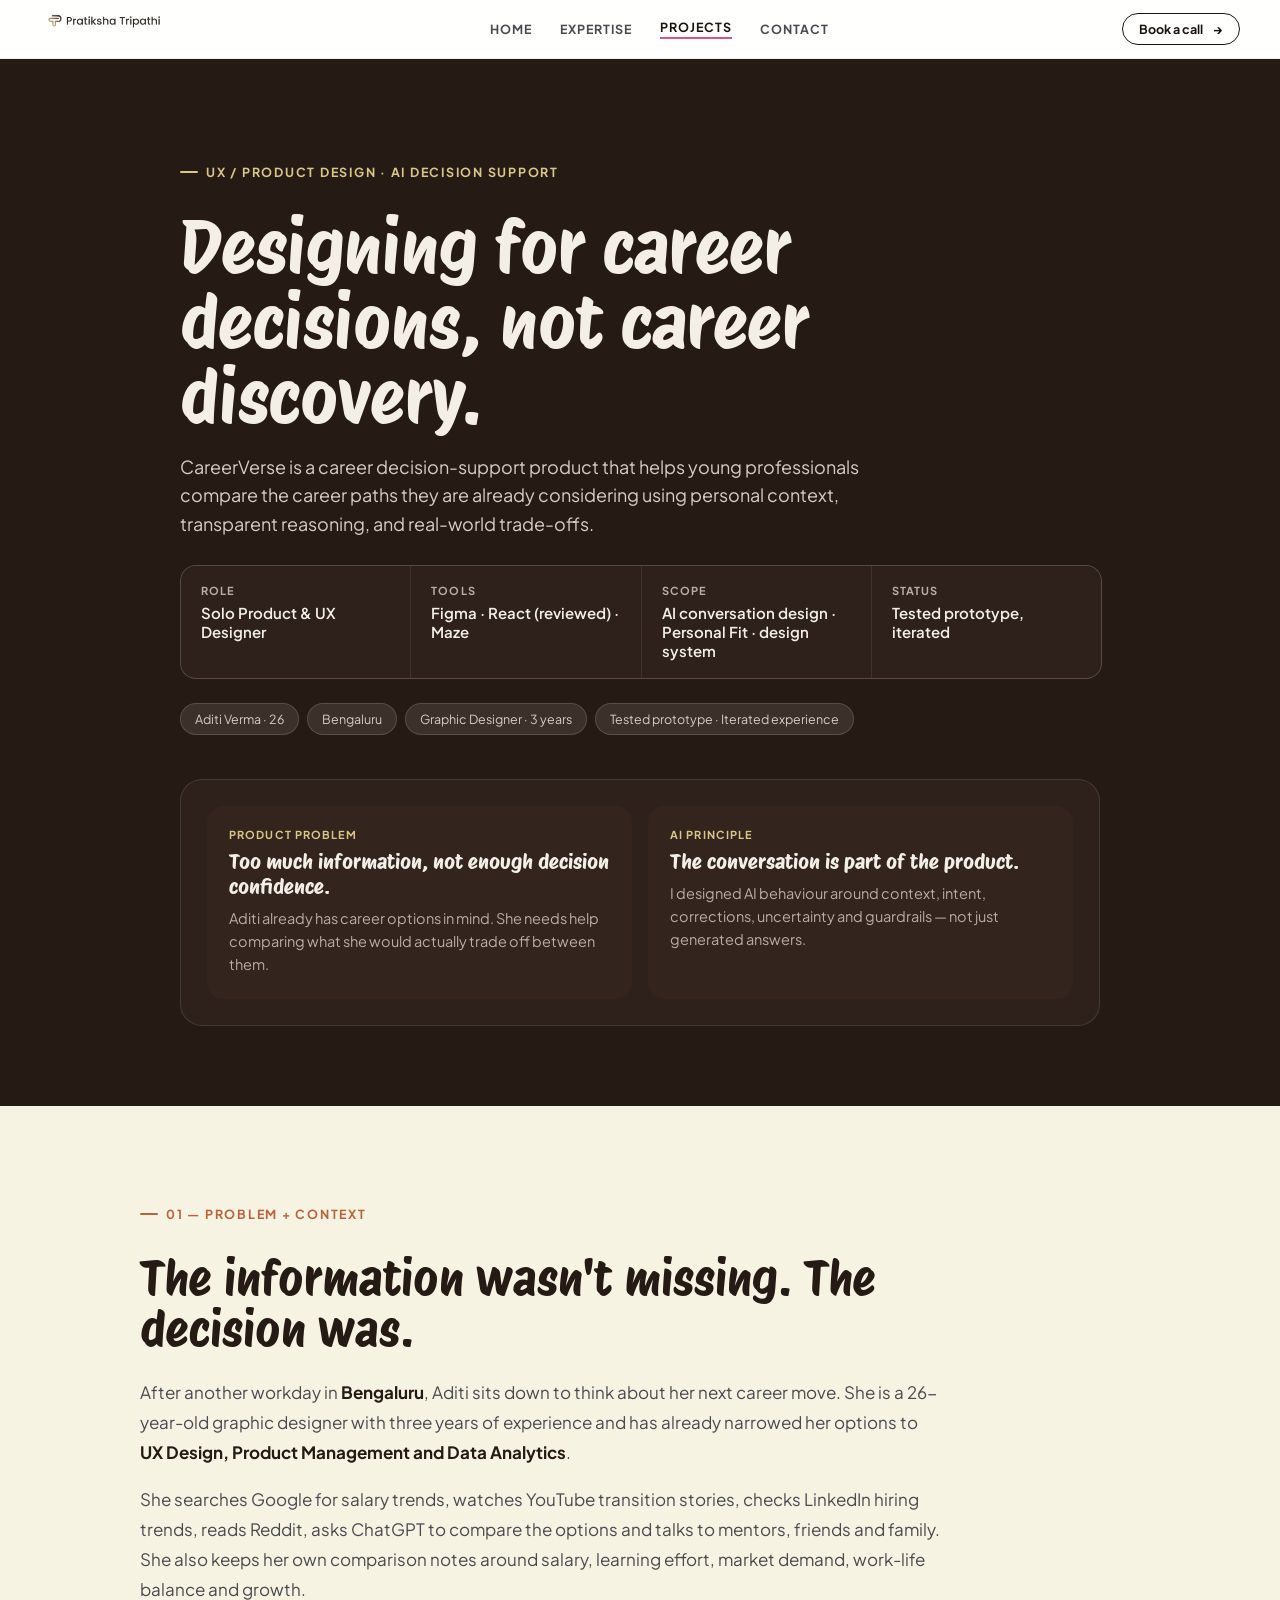
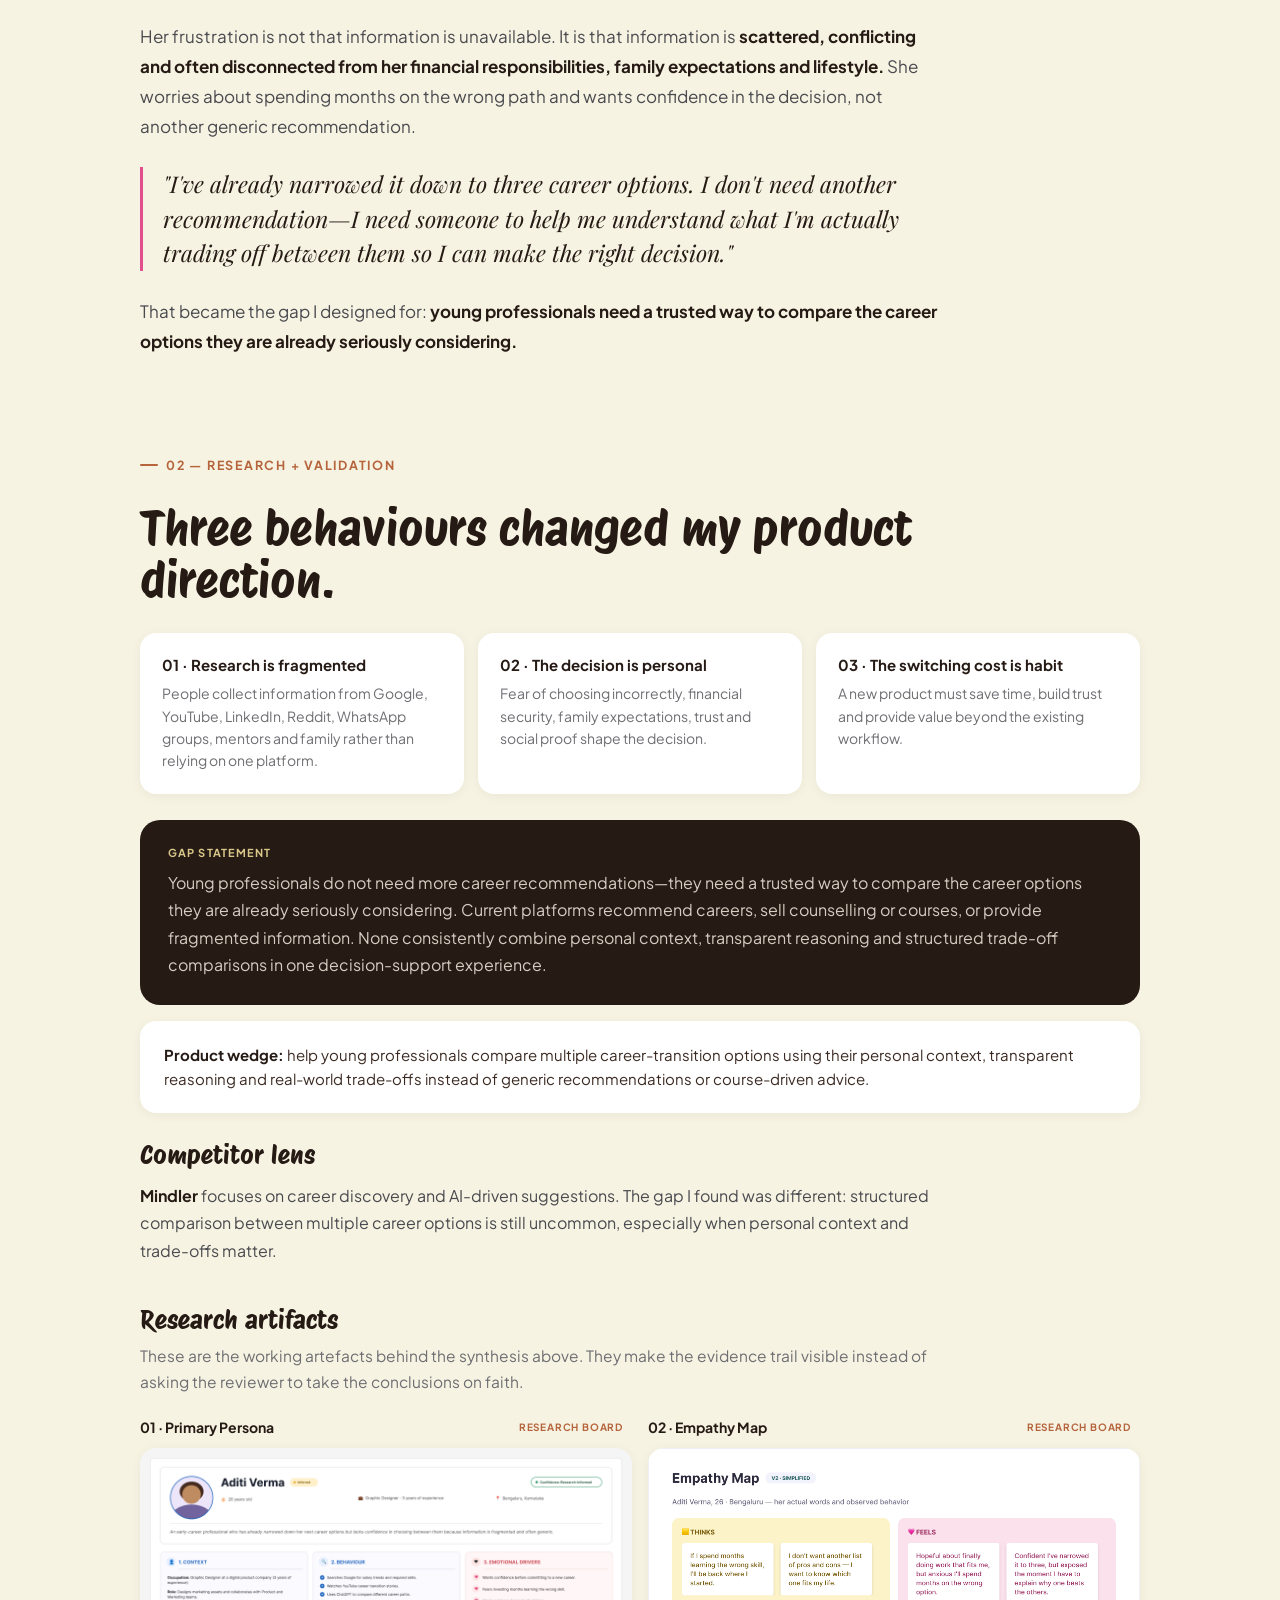
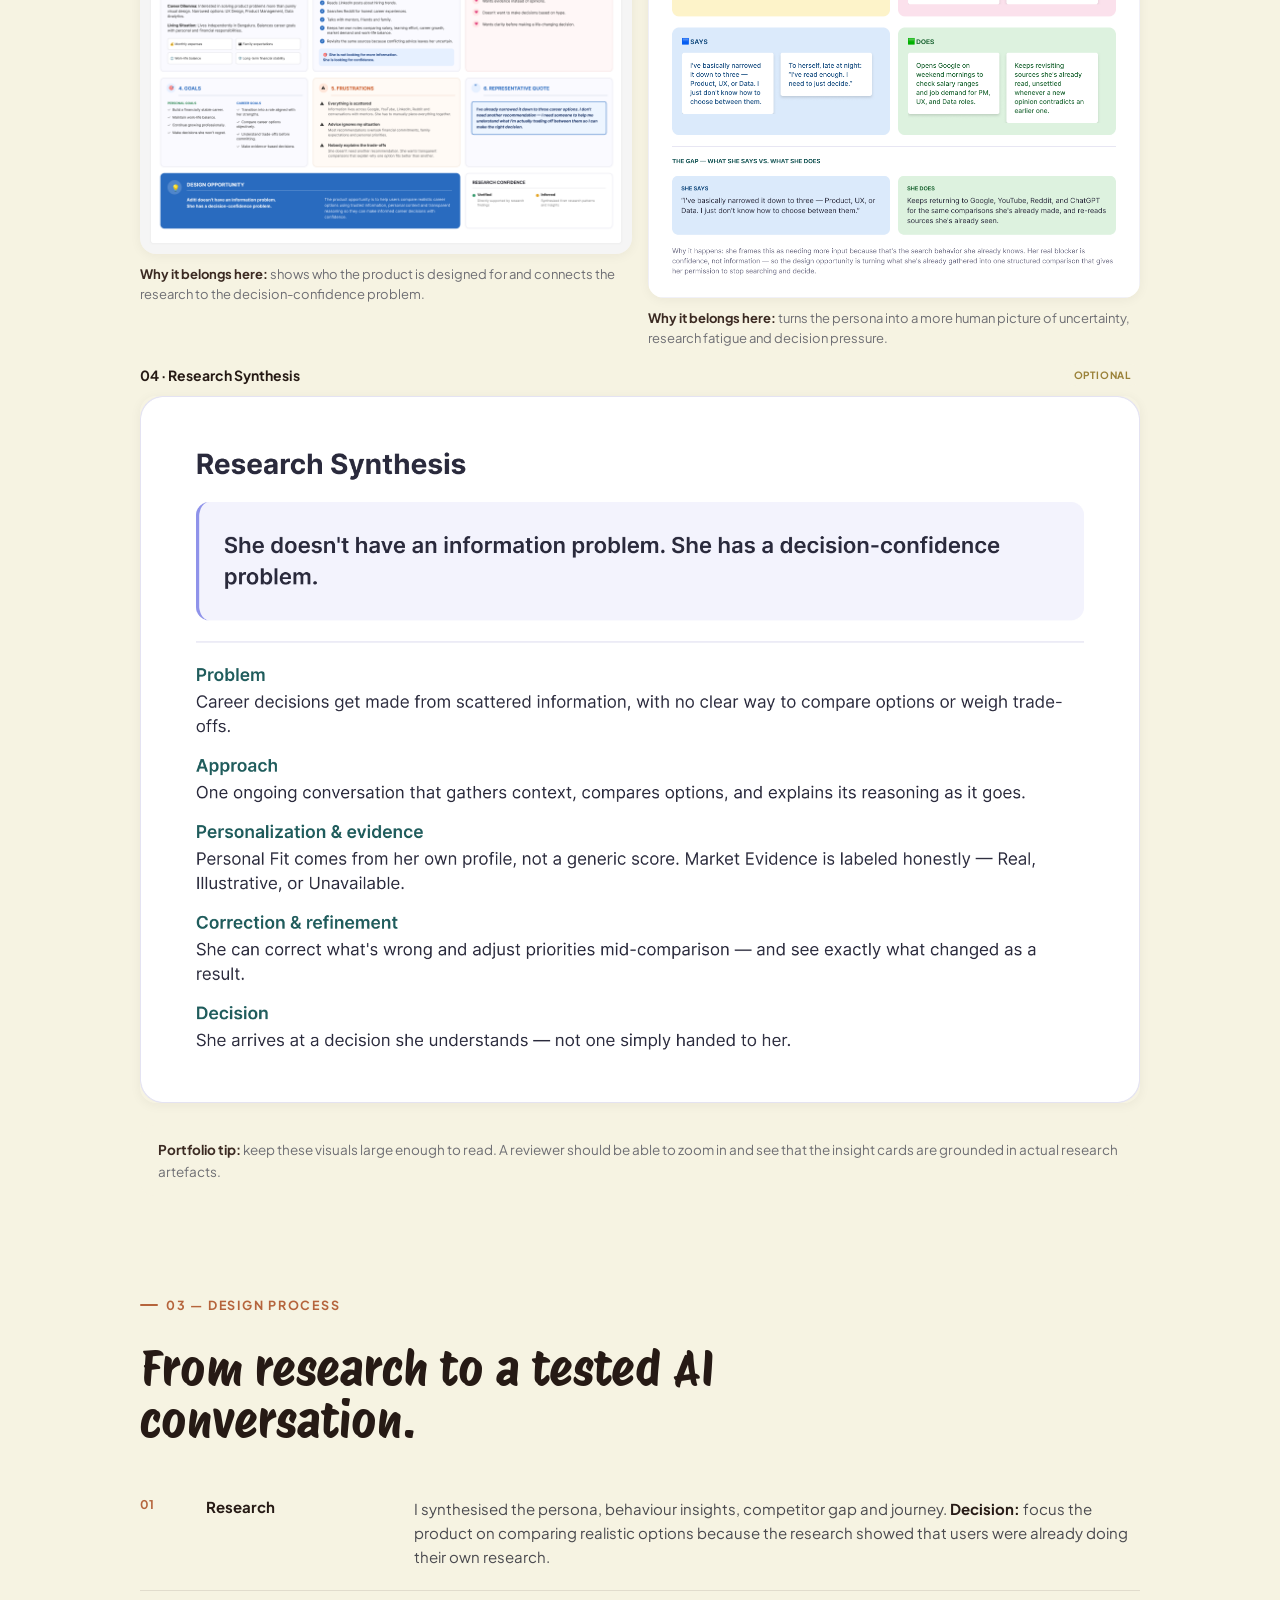
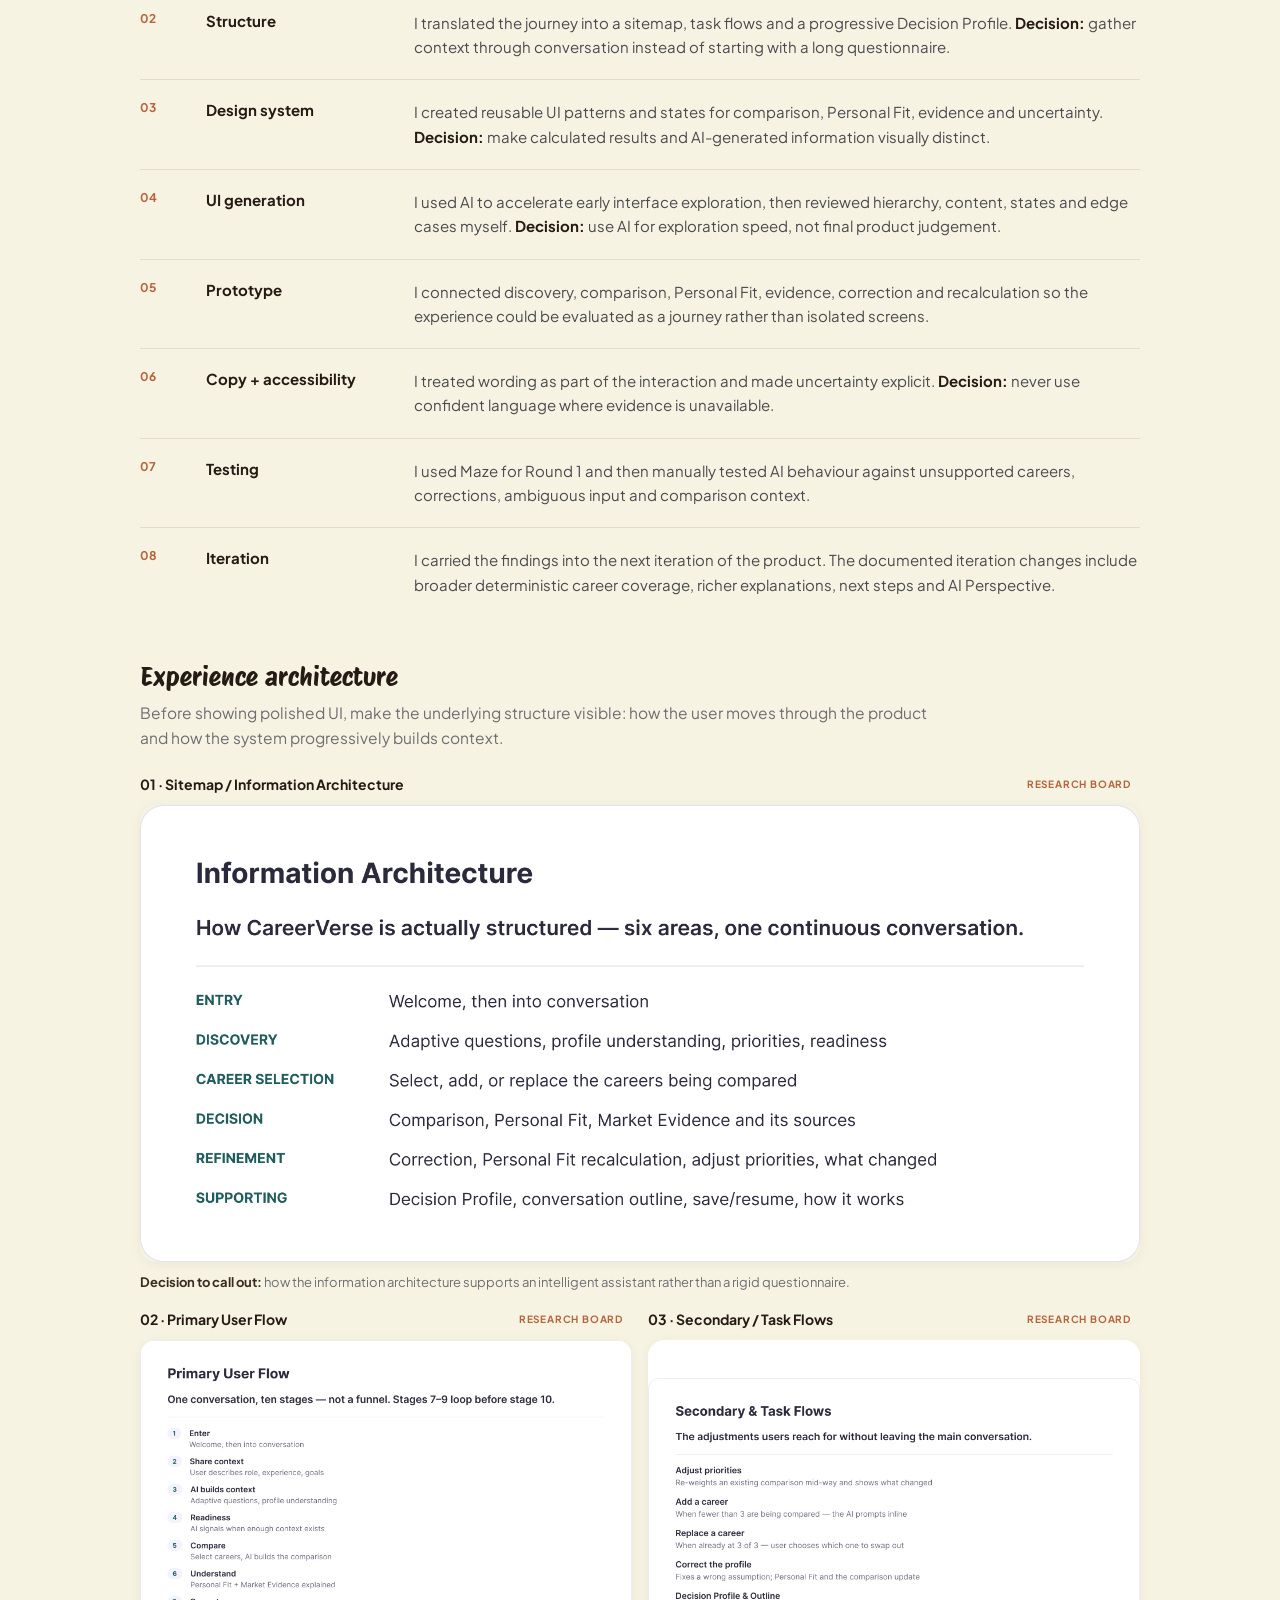
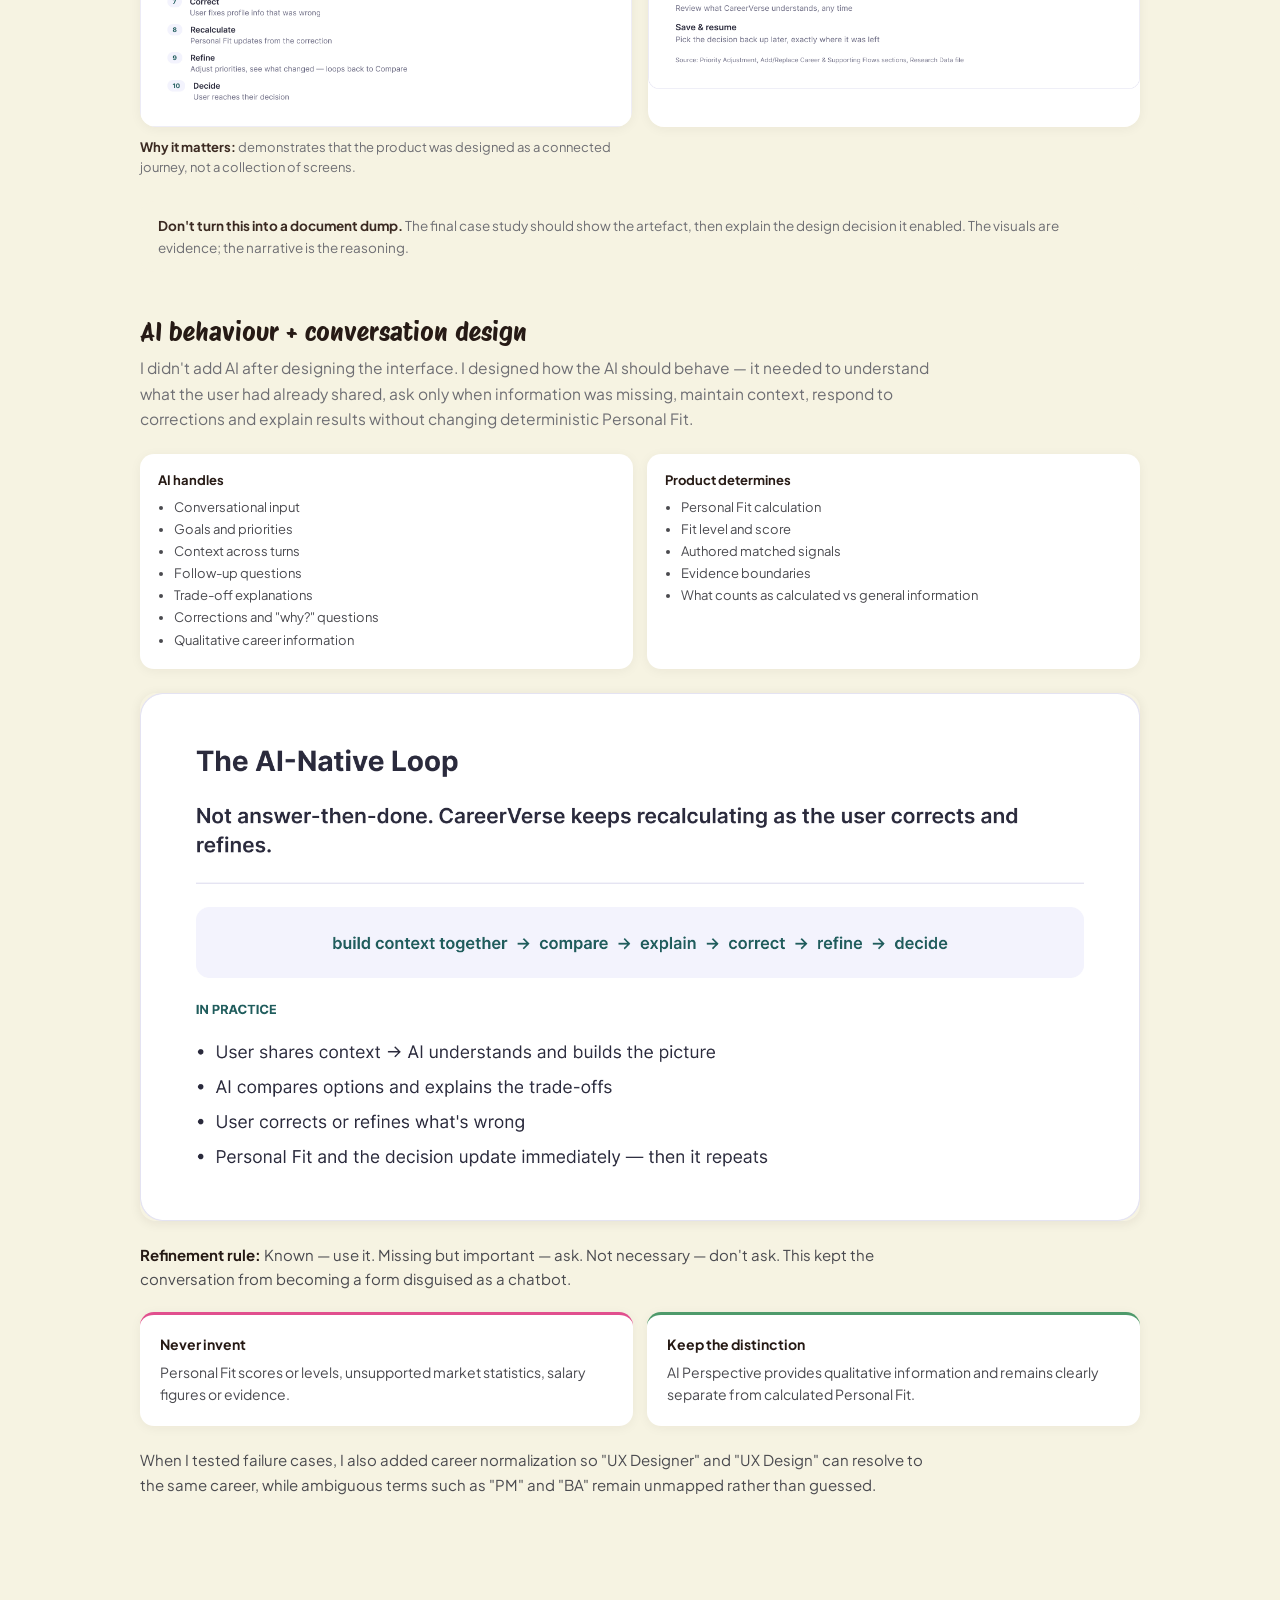
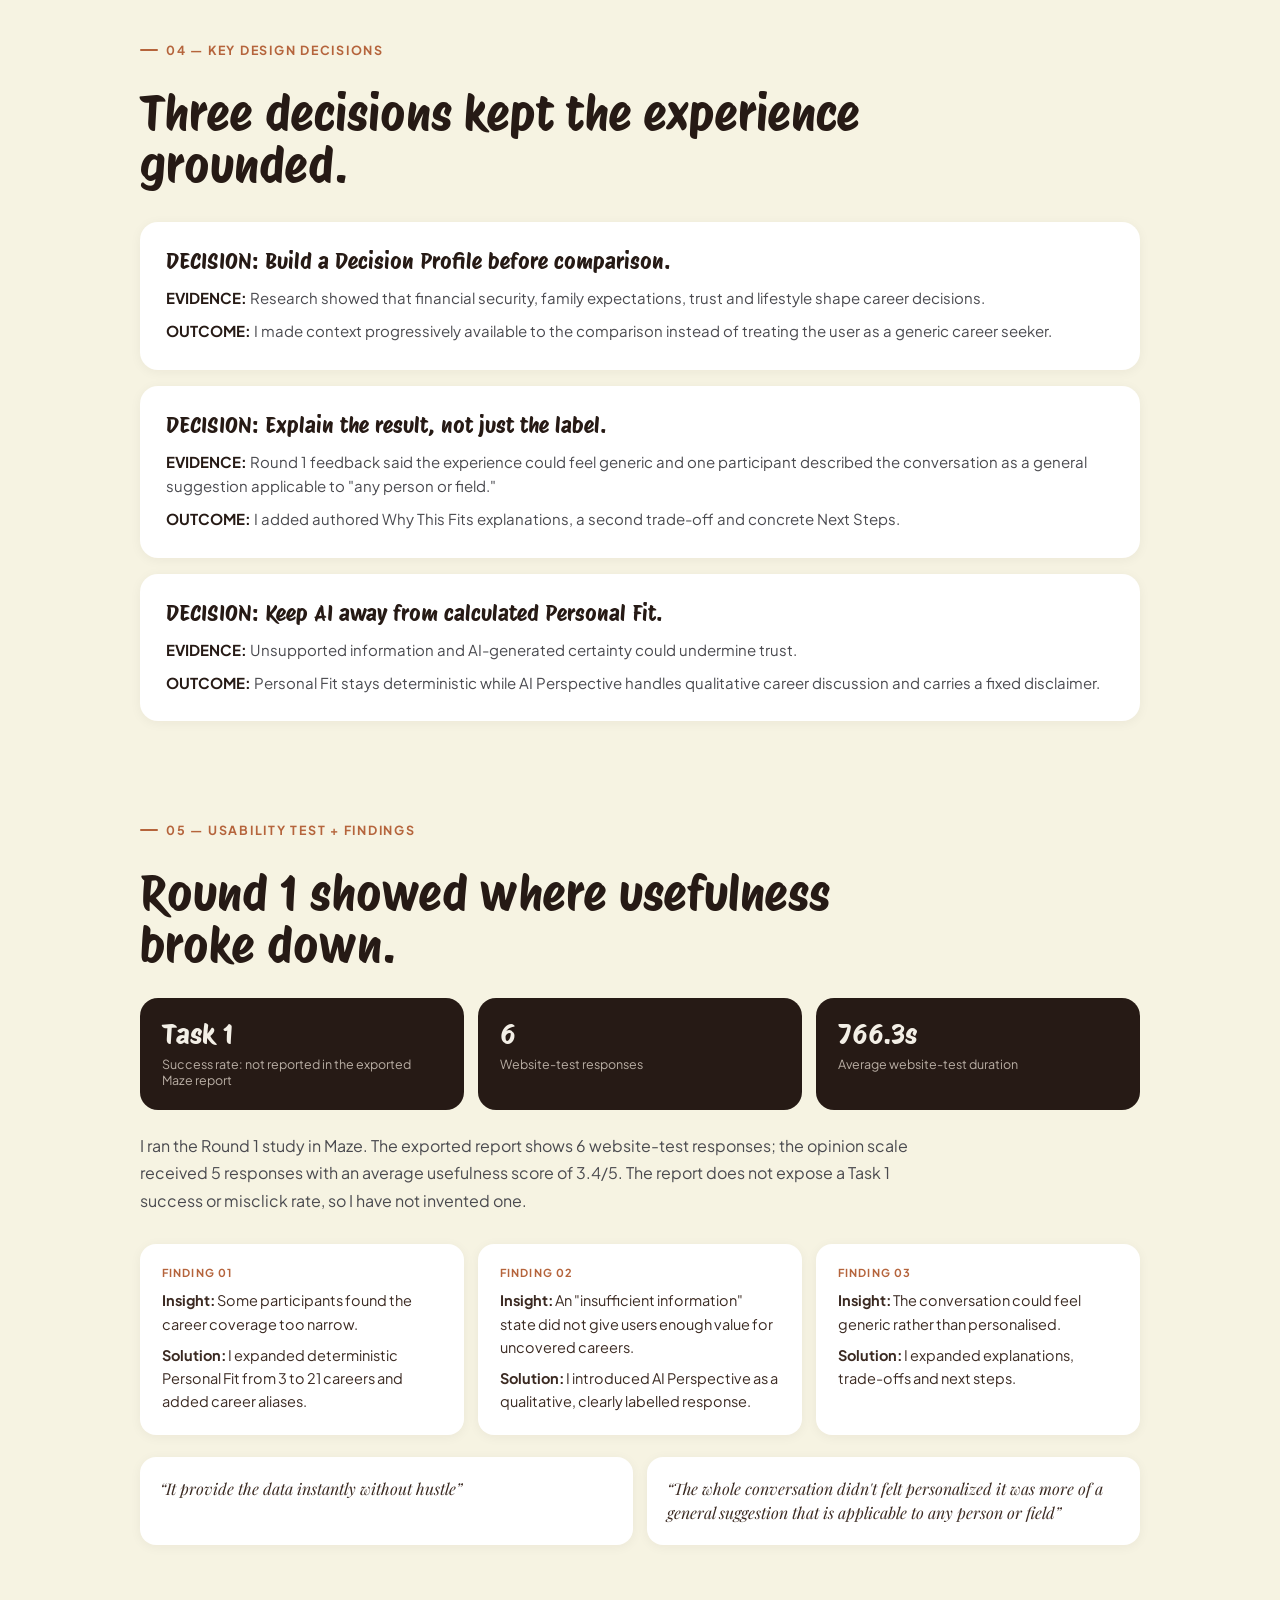
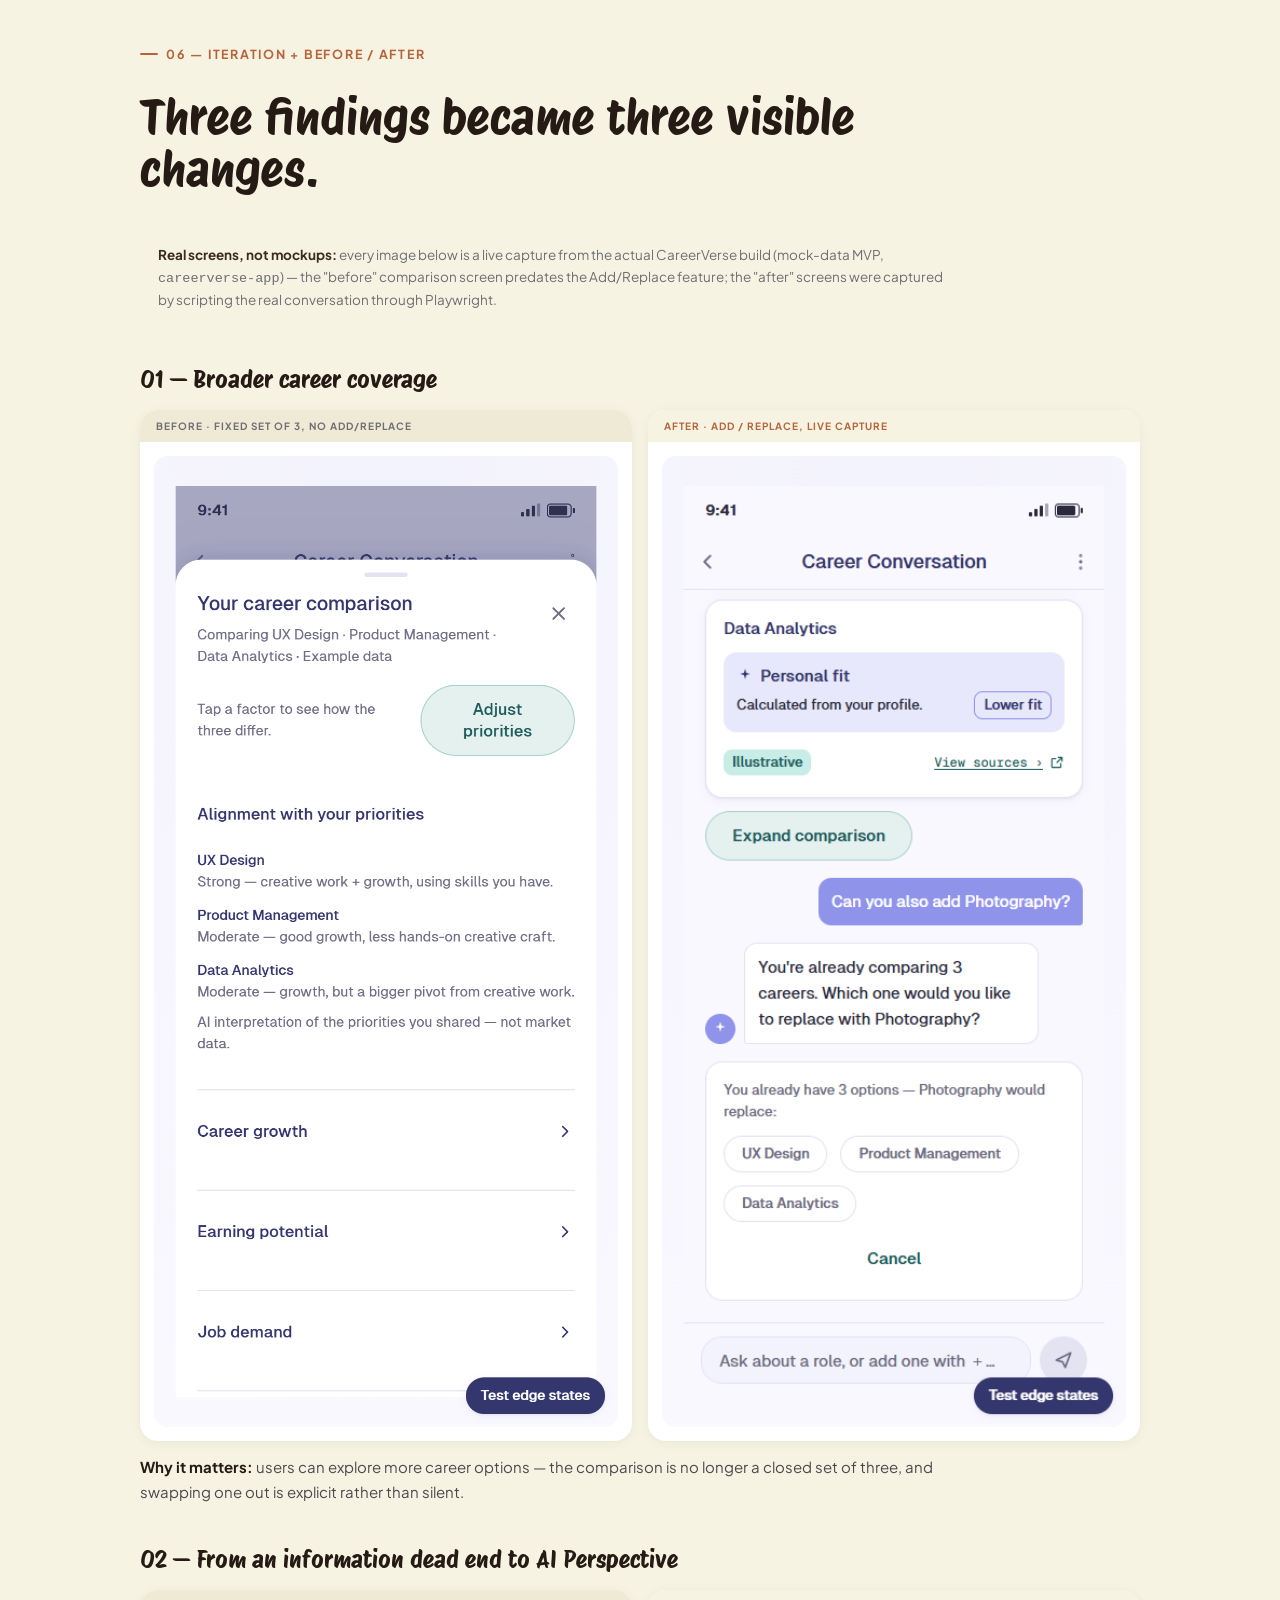
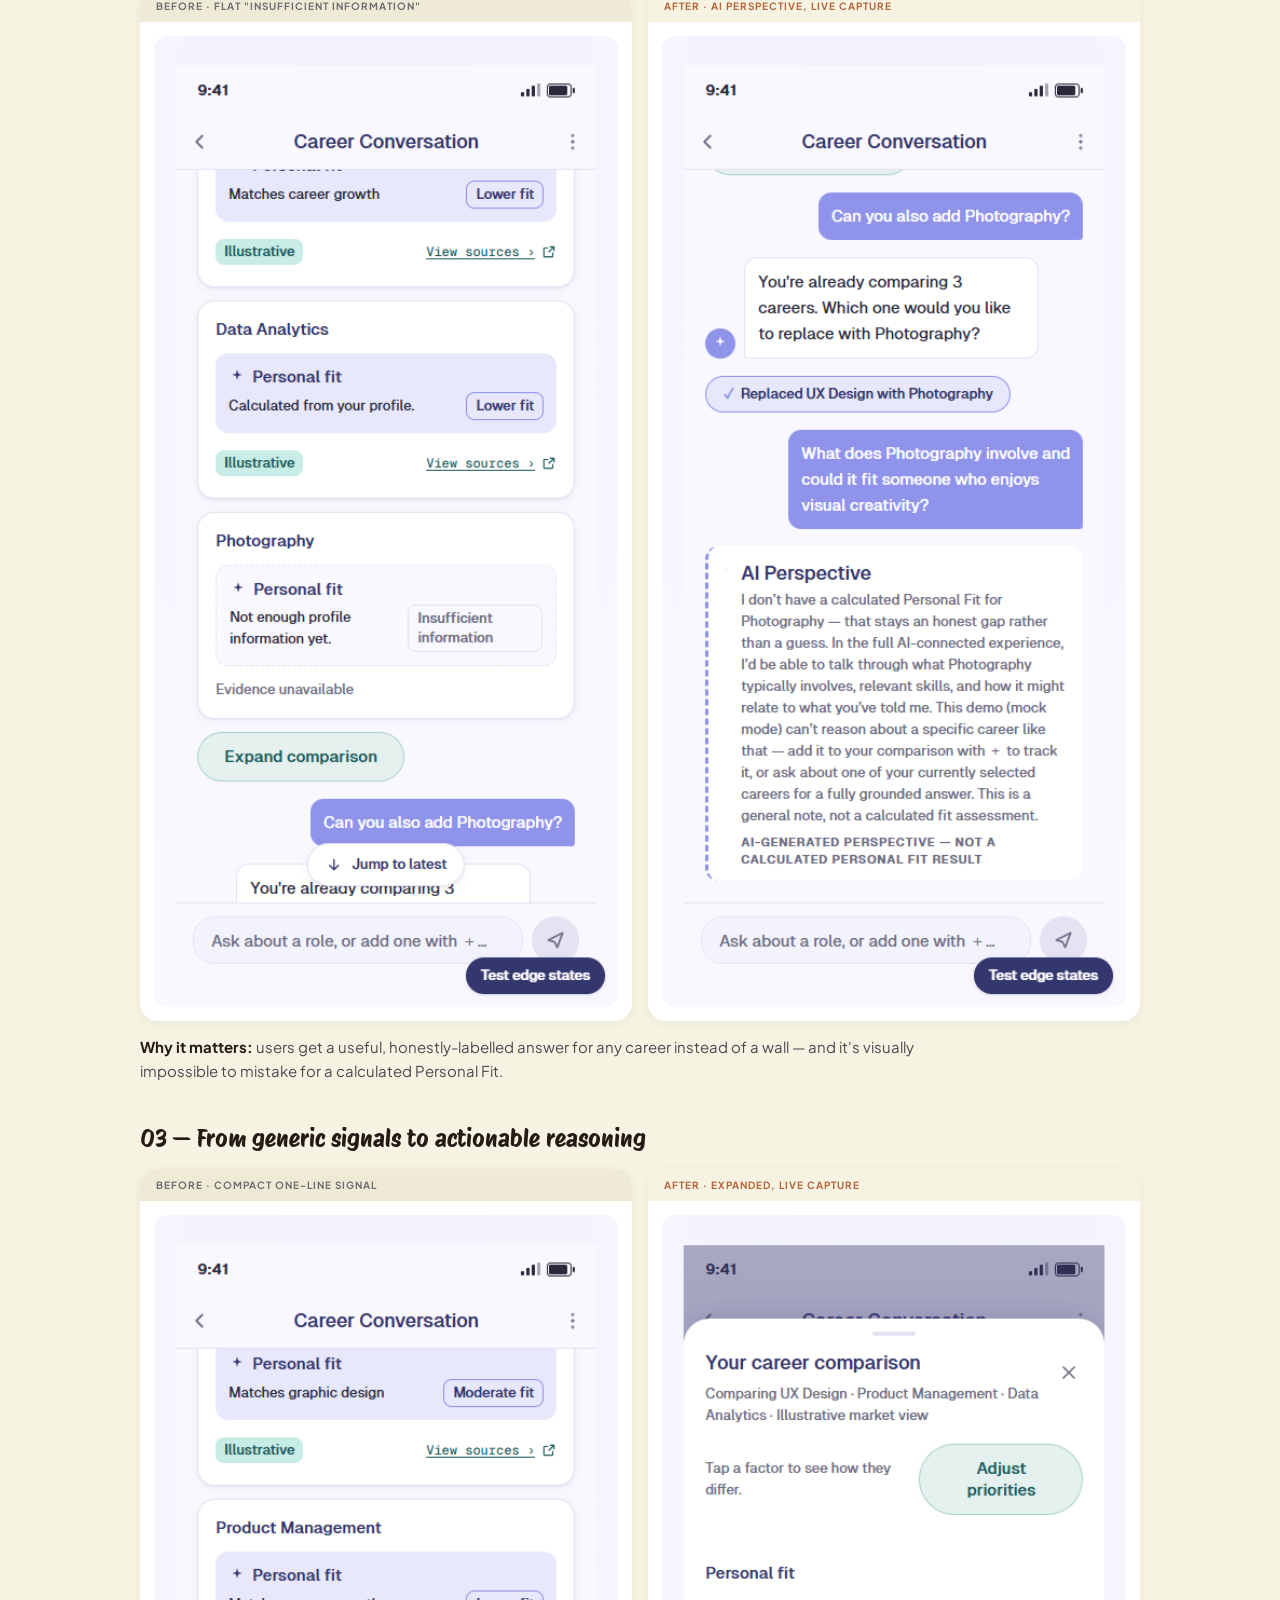
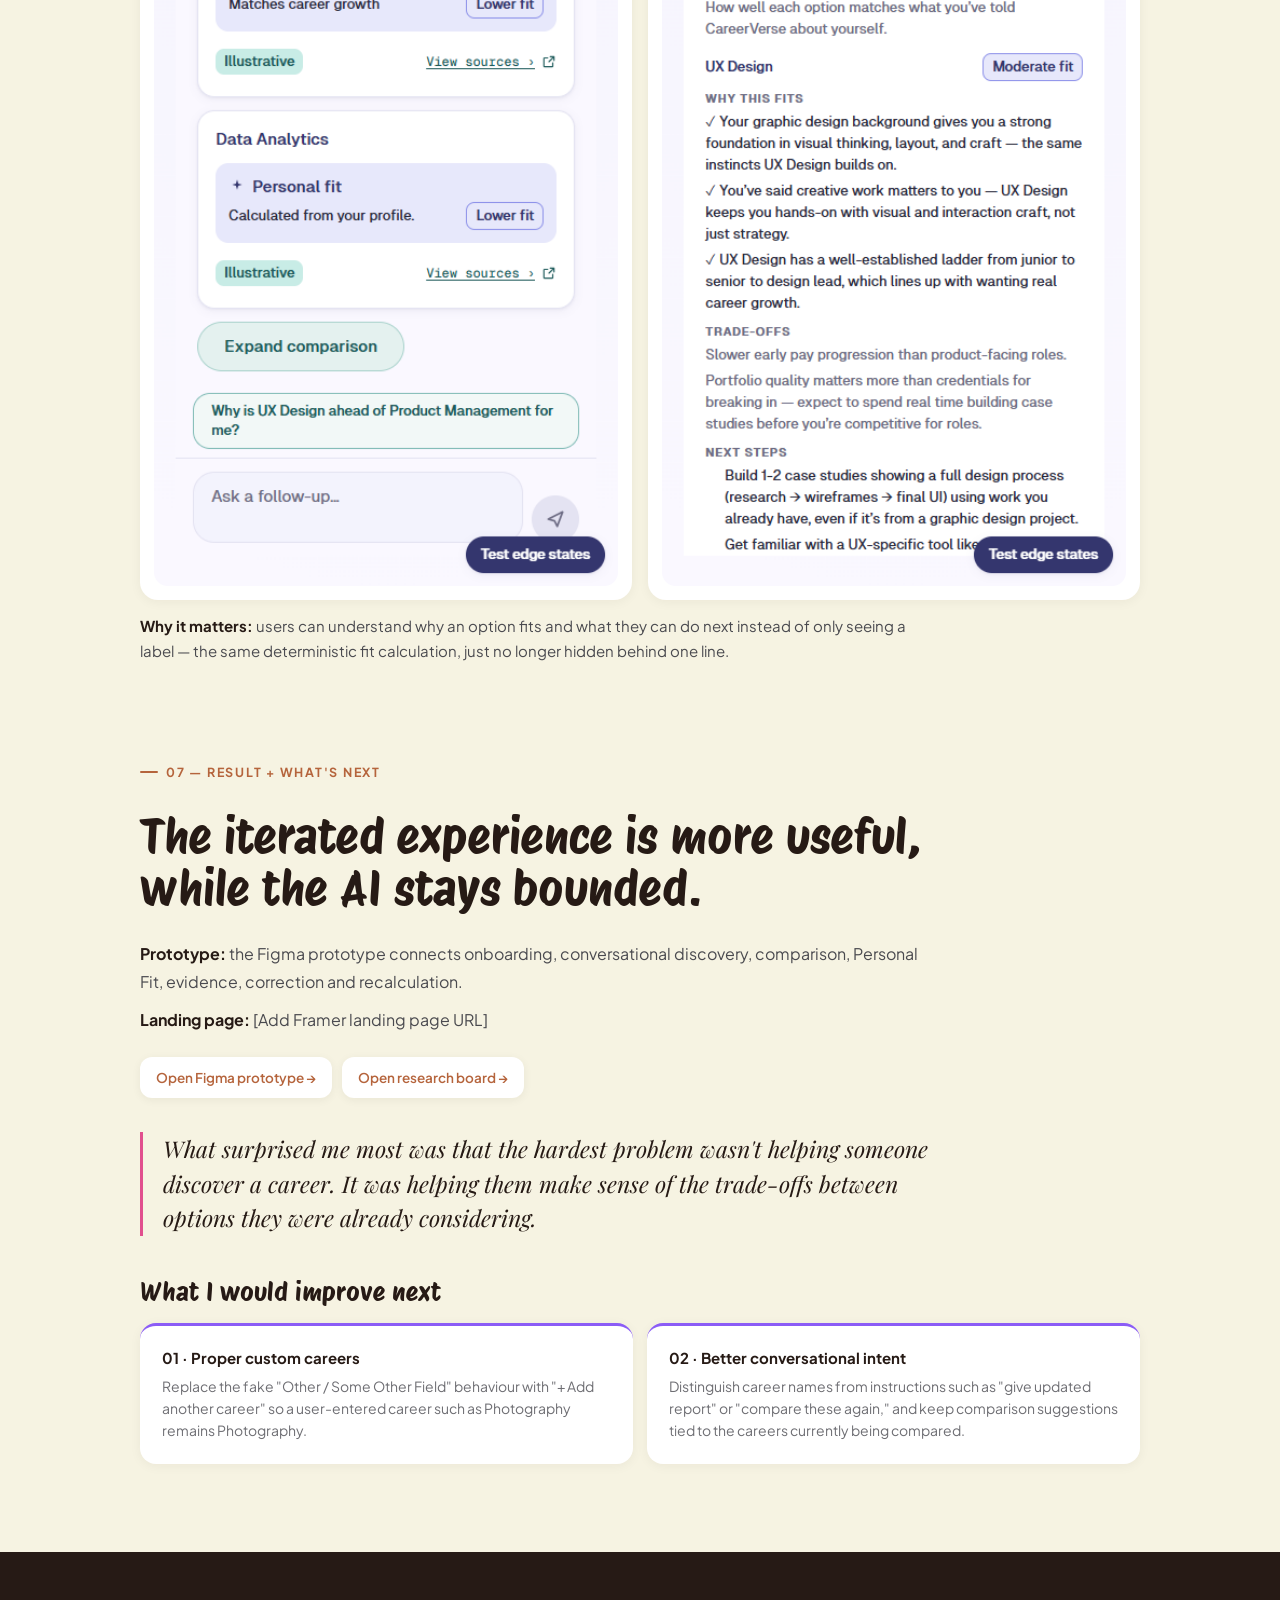
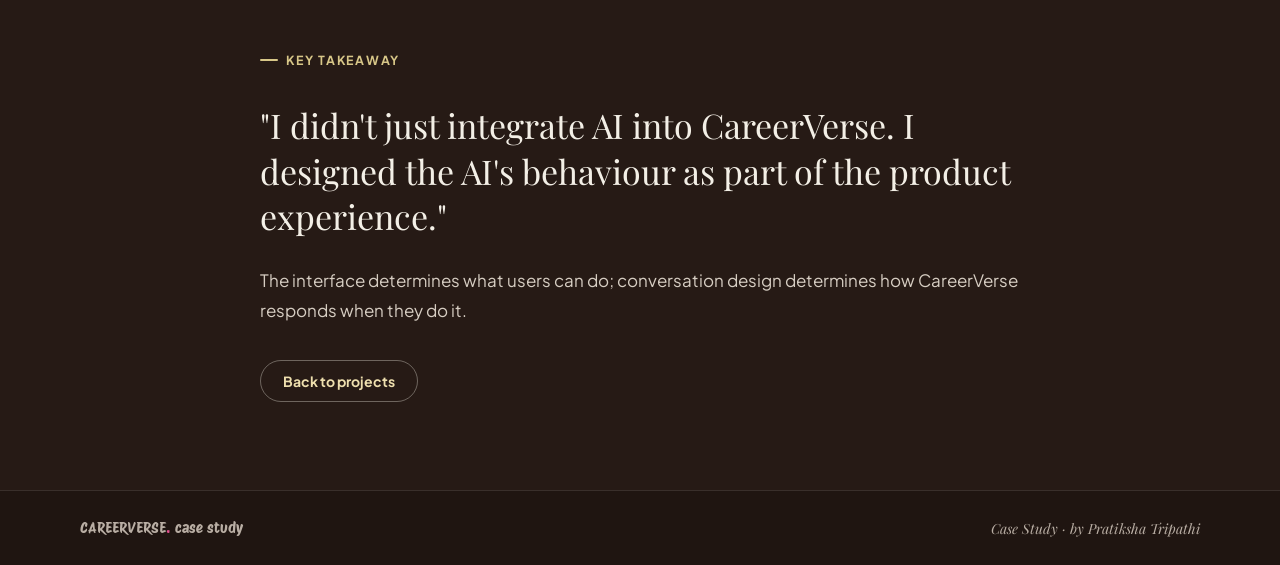
==== commit f40c6238: "Replace CareerVerse case study with the new full version Co-Authored-By: Claude Opus 5.5 <noreply@an" ====
--- a/careerverse.html
+++ b/careerverse.html
@@ -1,181 +1,60 @@
 <!DOCTYPE html>
-<html>
+<html lang="en">
 <head>
 <meta charset="utf-8">
 <meta name="viewport" content="width=device-width, initial-scale=1">
-<title>CareerVerse Case Study</title>
-<link rel="stylesheet" href="https://fonts.googleapis.com/css2?family=Caveat:wght@700&family=Permanent+Marker&family=Playfair+Display:ital,wght@0,500;0,600;0,700;0,800;1,500&family=Plus+Jakarta+Sans:ital,wght@0,400;0,500;0,600;0,700;0,800;1,400&family=Protest+Riot&display=swap">
-<style id="share-shim">
-x-dc, helmet, sc-if { display: contents; }
-x-import[component-from-global-scope$=".Button"] {
-  position: relative; display: inline-flex; align-items: center; gap: 14px; box-sizing: border-box;
-  height: 44px; padding: 0 28px; border-radius: 12px; cursor: pointer; white-space: nowrap;
-  font: 700 14px/1 'Plus Jakarta Sans', sans-serif; letter-spacing: 0.08em; text-transform: uppercase; color: #1A1411;
+<title>CareerVerse — Case Study · Pratiksha Tripathi</title>
+<meta name="description" content="AI Behaviour + Conversation Design case study for CareerVerse.">
+<link rel="preconnect" href="https://fonts.gstatic.com" crossorigin="anonymous">
+<link rel="stylesheet" href="https://fonts.googleapis.com/css2?family=Playfair+Display:ital,wght@0,500;0,600;0,700;0,800;1,500&family=Plus+Jakarta+Sans:ital,wght@0,400;0,500;0,600;0,700;0,800;1,400&family=Protest+Riot&display=swap">
+<link rel="stylesheet" href="css/site.css">
+<link rel="stylesheet" href="css/components.css">
+<style>
+  body { background: #F6F3E2; }
+  a { color: #B5643C; }
+  a:hover { color: #8F4A2A; }
+  #close a[href*="#projects"], #close a[href*="#projects"] span { color: #EEDFAE !important; }
+  #close a[href*="#projects"]:hover, #close a[href*="#projects"]:hover span { color: #F6ECC8 !important; }
+</style>
+<style>
+/* Phones: stack the fixed 2- and 3-column grids into one column */
+@media (max-width: 640px) {
+  [style*="grid-template-columns:1fr 1fr"],
+  [style*="grid-template-columns:repeat(3,minmax(0,1fr))"] { grid-template-columns: 1fr !important; }
+  [style*="grid-template-columns:48px 190px 1fr"] { grid-template-columns: 32px 1fr !important; gap: 6px 12px !important; }
+  [style*="grid-template-columns:48px 190px 1fr"] > :nth-child(3) { grid-column: 1 / -1; }
 }
-x-import[component-from-global-scope$=".Button"]:focus-visible { outline: 2px solid #E14F8E; outline-offset: 3px; }
-x-import[component-from-global-scope$=".Button"][size="sm"] { height: 38px; padding: 0 20px; gap: 10px; font-size: 13px; }
-x-import[component-from-global-scope$=".Button"][variant="outline"]::before {
-  content: ""; position: absolute; inset: 0; padding: 1.5px; border-radius: inherit;
-  background: linear-gradient(90deg, #F5A623, #E14F8E 50%, #8B5CF6);
-  -webkit-mask: linear-gradient(#000 0 0) content-box, linear-gradient(#000 0 0); -webkit-mask-composite: xor;
-  mask: linear-gradient(#000 0 0) content-box exclude, linear-gradient(#000 0 0); pointer-events: none;
-}
-x-import[component-from-global-scope$=".Button"][variant="gold"] { background: #D8C788; }
-x-import[component-from-global-scope$=".Button"][variant="ghost"] { padding: 0 4px; text-decoration: underline; text-underline-offset: 4px; }
-x-import[component-from-global-scope$=".Button"][arrow]::after { content: "\2197"; font-size: 1.15em; letter-spacing: 0; }
-x-import[component-from-global-scope$=".Avatar"] {
-  display: inline-flex; align-items: center; justify-content: center; width: 44px; height: 44px; flex-shrink: 0; border-radius: 50%;
-  background: linear-gradient(135deg, #E14F8E, #F5A623); color: #fff; font: 700 13px/1 'Plus Jakarta Sans', sans-serif; letter-spacing: 0.04em;
-}
-.share-video { display: flex; flex-direction: column; align-items: center; justify-content: center; gap: 10px; width: 100%; height: 100%;
-  text-decoration: none; color: #F3EFE6; font: 700 12.5px/1.2 'Plus Jakarta Sans', sans-serif; letter-spacing: 0.08em; text-transform: uppercase;
-  background: radial-gradient(circle at 50% 40%, #3B2A22, #1A1411 70%); }
-.share-video span.play { width: 52px; height: 52px; border-radius: 50%; display: grid; place-items: center; font-size: 18px; letter-spacing: 0;
-  background: linear-gradient(135deg, #E14F8E, #F5A623); color: #fff; }
-.share-video:hover span.play { transform: scale(1.06); }
-.share-video:focus-visible { outline: 2px solid #E14F8E; outline-offset: -4px; }
-
-[data-hv="1"]:hover{color:#1A1411 !important}
-[data-hv="2"]:hover{color:#1A1411 !important}
-[data-hv="3"]:hover{color:#1A1411 !important}
 </style>
-
-<script>
-document.addEventListener('DOMContentLoaded', function () {
-  document.querySelectorAll('x-import[component-from-global-scope$=".Button"]').forEach(function (b) {
-    var href = b.getAttribute('href');
-    b.setAttribute('role', 'link'); b.tabIndex = 0;
-    function go() {
-      if (!href || href === '#') return;
-      if (b.getAttribute('target') === '_blank' || /^https?:/.test(href)) { var a = document.createElement('a'); a.href = href; a.target = '_blank'; a.rel = 'noopener'; document.body.appendChild(a); a.click(); a.remove(); }
-      else location.href = href;
-    }
-    b.addEventListener('click', go);
-    b.addEventListener('keydown', function (e) { if (e.key === 'Enter') go(); });
-  });
-  document.querySelectorAll('x-import[component-from-global-scope$=".Avatar"]').forEach(function (a) {
-    a.textContent = (a.getAttribute('name') || '').split(/\s+/).map(function (w) { return w[0] || ''; }).join('').slice(0, 2).toUpperCase();
-  });
-  var bar = document.getElementById('share-progress');
-  var tocIds = Array.prototype.map.call(document.querySelectorAll('[data-toc]'), function (el) { return el.getAttribute('data-toc'); })
-    .filter(function (v, i, arr) { return arr.indexOf(v) === i; });
-  function onScroll() {
-    var doc = document.documentElement, max = doc.scrollHeight - window.innerHeight;
-    if (bar) bar.style.width = (max > 0 ? Math.min(100, Math.max(0, window.scrollY / max * 100)) : 0) + '%';
-    if (!tocIds.length) return;
-    var active = '', y = window.scrollY + 140;
-    tocIds.forEach(function (id) { var el = document.getElementById(id); if (el && el.offsetTop <= y) active = id; });
-    document.querySelectorAll('[data-toc]').forEach(function (el) {
-      var on = el.getAttribute('data-toc') === active;
-      el.style.color = el.getAttribute('data-toc-part') === 'num' ? (on ? '#E14F8E' : '#B5984E') : (on ? '#1A1411' : '#6E6E73');
-    });
-  }
-  window.addEventListener('scroll', onScroll, { passive: true }); onScroll();
-  var form = document.querySelector('form[data-share-form]');
-  if (form) form.addEventListener('submit', function (e) {
-    e.preventDefault();
-    var btn = form.querySelector('[type="submit"]'); if (btn) btn.textContent = 'Thanks! I\'ll get back to you soon.';
-  });
-});
-</script>
 </head>
 <body>
-<x-dc>
-<helmet>
-  <meta name="viewport" content="width=device-width, initial-scale=1">
-  <link rel="preconnect" href="https://fonts.gstatic.com" crossorigin="anonymous">
-  
-  <style>
-/* Eyebrow — mirrors the "Eyebrow" component in the Figma file "Pratiksha's Portfolio".
-   Pill, 34px tall, 1.5px Signature gradient stroke (amber → pink → violet), transparent fill. */
-:root {
-  --pt-gradient-signature: linear-gradient(90deg, #F5A623 0%, #E14F8E 50%, #8B5CF6 100%);
-  --pt-text-primary: #1A1411;
-  --pt-text-on-dark: #F3EFE6;
-}
-
-.pt-eyebrow {
-  position: relative;
-  display: inline-flex;
-  align-items: center;
-  box-sizing: border-box;
-  height: 34px;
-  padding: 0 18px;
-  border-radius: 999px;
-  background: transparent;
-  font-family: 'Plus Jakarta Sans', sans-serif;
-  font-size: 13px;
-  font-weight: 700;
-  line-height: 1;
-  letter-spacing: 0.08em;
-  text-transform: uppercase;
-  white-space: nowrap;
-  color: var(--pt-text-primary);
-}
-
-/* Gradient stroke drawn on a masked pseudo-element so the fill stays transparent on any surface. */
-.pt-eyebrow::before {
-  content: "";
-  position: absolute;
-  inset: 0;
-  padding: 1.5px;
-  border-radius: inherit;
-  background: var(--pt-gradient-signature);
-  -webkit-mask: linear-gradient(#000 0 0) content-box, linear-gradient(#000 0 0);
-  -webkit-mask-composite: xor;
-  mask: linear-gradient(#000 0 0) content-box exclude, linear-gradient(#000 0 0);
-  pointer-events: none;
-}
-
-.pt-eyebrow--on-dark { color: var(--pt-text-on-dark); }
-
-@media (max-width: 480px) {
-  .pt-eyebrow { white-space: normal; height: auto; min-height: 34px; padding: 8px 16px; line-height: 1.3; }
-}
-
-</style>
-  <style>
-    html { scroll-behavior: smooth; }
-    body { margin: 0; background: #F6F3E2; -webkit-font-smoothing: antialiased; }
-    @media (prefers-reduced-motion: reduce) { html { scroll-behavior: auto; } * { animation: none !important; transition: none !important; } }
-    a { color: #B5643C; }
-    a:hover { color: #8F4A2A; }
-    a:focus-visible, button:focus-visible { outline: 2px solid #8B5CF6; outline-offset: 3px; border-radius: 4px; }
-    nav a { white-space: nowrap; }
-    section[id], header[id] { scroll-margin-top: 84px; }
-    @media (max-width: 960px) {
-      nav[aria-label="Portfolio"] > div { flex-wrap: nowrap; overflow-x: auto; -webkit-overflow-scrolling: touch; }
-      nav[aria-label="Portfolio"] > div > div { gap: 16px; flex-shrink: 0; }
-      nav[aria-label="Portfolio"] x-import { flex-shrink: 0; }
-    }
-    #close a[href*="#projects"], #close a[href*="#projects"] span { color: #EEDFAE !important; }
-    #close a[href*="#projects"]:hover, #close a[href*="#projects"]:hover span { color: #F6ECC8 !important; }
-  </style>
-</helmet>
-
-<sc-if>
-  <div aria-hidden="true" id="share-progress" style="position:fixed;top:0;left:0;height:3px;width:0%;background:linear-gradient(90deg,#F5A623 0%,#E14F8E 50%,#8B5CF6 100%);z-index:120"></div>
-</sc-if>
+
+<div id="reading-progress" aria-hidden="true"></div>
 
 <nav aria-label="Portfolio" style="position:sticky;top:0;z-index:110;background:rgba(255,255,255,0.94);backdrop-filter:blur(10px);border-bottom:1px solid rgba(26,20,17,0.06)">
   <div style="max-width:1200px;margin:0 auto;padding:12px 24px;display:flex;align-items:center;justify-content:space-between;gap:16px;flex-wrap:wrap">
     <a href="index.html" aria-label="Pratiksha Tripathi — home" style="display:flex;align-items:center;text-decoration:none"><img src="assets/logo-lockup-cutout.png" alt="Pratiksha Tripathi" style="height:34px;width:auto;display:block"></a>
     <div style="display:flex;gap:28px;flex-wrap:wrap;align-items:center;font-family:'Plus Jakarta Sans',sans-serif;font-size:12.5px;font-weight:700;letter-spacing:0.08em;text-transform:uppercase">
-      <a href="index.html" style="color:#4A4A4F;text-decoration:none" data-hv="1">Home</a>
-      <a href="index.html#about" style="color:#4A4A4F;text-decoration:none" data-hv="2">Expertise</a>
+      <a href="index.html" style="color:#4A4A4F;text-decoration:none">Home</a>
+      <a href="index.html#about" style="color:#4A4A4F;text-decoration:none">Expertise</a>
       <a href="index.html#projects" style="color:#1A1411;text-decoration:none;border-bottom:2px solid #E14F8E;padding-bottom:2px" aria-current="page">Projects</a>
-      <a href="index.html#contact" style="color:#4A4A4F;text-decoration:none" data-hv="3">Contact</a>
-    </div>
-    <x-import component-from-global-scope="PratikshaTripathiDesignSystem_4e2eff.Button" variant="outline" size="sm" arrow href="index.html#contact" hint-size="auto,38px">Book a call</x-import>
+      <a href="index.html#contact" style="color:#4A4A4F;text-decoration:none">Contact</a>
+    </div>
+    <a class="btn btn-sm" href="index.html#contact"><span>Book a call</span><span class="arrow"></span></a>
   </div>
 </nav>
 
 <!-- ============ HERO ============ -->
 <header id="top" data-screen-label="Hero" style="background:#261A15;color:#F3EFE6;padding:92px 24px 80px">
   <div style="max-width:920px;margin:0 auto;display:flex;flex-direction:column;align-items:flex-start;gap:18px">
-    <span class="pt-eyebrow pt-eyebrow--on-dark">UX / Product Design · AI Decision Support</span>
+    <p class="eyebrow eyebrow--dark">UX / Product Design · AI Decision Support</p>
     <h1 style="margin:0;font-family:'Protest Riot',sans-serif;font-weight:300;font-size:clamp(38px,6.4vw,72px);line-height:1.04;color:#F3EFE6;max-width:900px">Designing for career decisions, not career discovery.</h1>
     <p style="margin:0;font-family:'Plus Jakarta Sans',sans-serif;font-size:18px;line-height:1.6;color:#D6CDC2;max-width:720px">CareerVerse is a career decision-support product that helps young professionals compare the career paths they are already considering using personal context, transparent reasoning, and real-world trade-offs.</p>
+    <div style="display:grid;grid-template-columns:repeat(auto-fit,minmax(180px,1fr));gap:1px;background:rgba(243,239,230,0.12);border:1px solid rgba(243,239,230,0.12);border-radius:16px;overflow:hidden;width:100%;margin-top:8px">
+      <div style="background:#2E211B;padding:18px 20px"><div style="font-family:'Plus Jakarta Sans';font-size:11px;font-weight:700;letter-spacing:0.1em;text-transform:uppercase;color:#B9AEA4;margin-bottom:6px">Role</div><div style="font-family:'Plus Jakarta Sans';font-size:15px;font-weight:600;color:#F3EFE6">Solo Product &amp; UX Designer</div></div>
+      <div style="background:#2E211B;padding:18px 20px"><div style="font-family:'Plus Jakarta Sans';font-size:11px;font-weight:700;letter-spacing:0.1em;text-transform:uppercase;color:#B9AEA4;margin-bottom:6px">Tools</div><div style="font-family:'Plus Jakarta Sans';font-size:15px;font-weight:600;color:#F3EFE6">Figma · React (reviewed) · Maze</div></div>
+      <div style="background:#2E211B;padding:18px 20px"><div style="font-family:'Plus Jakarta Sans';font-size:11px;font-weight:700;letter-spacing:0.1em;text-transform:uppercase;color:#B9AEA4;margin-bottom:6px">Scope</div><div style="font-family:'Plus Jakarta Sans';font-size:15px;font-weight:600;color:#F3EFE6">AI conversation design · Personal Fit · design system</div></div>
+      <div style="background:#2E211B;padding:18px 20px"><div style="font-family:'Plus Jakarta Sans';font-size:11px;font-weight:700;letter-spacing:0.1em;text-transform:uppercase;color:#B9AEA4;margin-bottom:6px">Status</div><div style="font-family:'Plus Jakarta Sans';font-size:15px;font-weight:600;color:#F3EFE6">Tested prototype, iterated</div></div>
+    </div>
     <div style="display:flex;flex-wrap:wrap;gap:8px;margin-top:6px">
       <span style="background:rgba(243,239,230,0.10);border:1px solid rgba(243,239,230,0.16);border-radius:999px;padding:7px 14px;font-family:'Plus Jakarta Sans';font-size:12.5px;color:#D6CDC2">Aditi Verma · 26</span>
       <span style="background:rgba(243,239,230,0.10);border:1px solid rgba(243,239,230,0.16);border-radius:999px;padding:7px 14px;font-family:'Plus Jakarta Sans';font-size:12.5px;color:#D6CDC2">Bengaluru</span>
@@ -183,7 +62,7 @@
       <span style="background:rgba(243,239,230,0.10);border:1px solid rgba(243,239,230,0.16);border-radius:999px;padding:7px 14px;font-family:'Plus Jakarta Sans';font-size:12.5px;color:#D6CDC2">Tested prototype · Iterated experience</span>
     </div>
     <div style="margin-top:26px;background:#2E211B;border:1px solid rgba(243,239,230,0.12);border-radius:22px;padding:26px;width:100%;box-sizing:border-box">
-      <div style="display:grid;grid-template-columns:1fr 1fr;gap:16px">
+      <div style="display:grid;grid-template-columns:repeat(auto-fit,minmax(min(100%,240px),1fr));gap:16px">
         <div style="background:#33241D;border-radius:16px;padding:22px">
           <div style="font-family:'Plus Jakarta Sans';font-size:11px;font-weight:700;letter-spacing:0.1em;text-transform:uppercase;color:#D8C788;margin-bottom:8px">Product problem</div>
           <div style="font-family:'Protest Riot';font-weight:300;font-size:21px;color:#F3EFE6;margin-bottom:8px">Too much information, not enough decision confidence.</div>
@@ -202,7 +81,7 @@
 <!-- 01 — PROBLEM + CONTEXT -->
 <section id="s1" data-screen-label="01 Problem and context" style="padding:88px 24px 0">
   <div style="max-width:1000px;margin:0 auto">
-    <span class="pt-eyebrow">01 — Problem + context</span>
+    <p class="eyebrow">01 — Problem + context</p>
     <h2 style="margin:18px 0 22px;font-family:'Protest Riot',sans-serif;font-weight:300;font-size:clamp(32px,4.8vw,48px);line-height:1.08;color:#261A15;max-width:800px">The information wasn't missing. The decision was.</h2>
     <div style="max-width:800px;font-family:'Plus Jakarta Sans',sans-serif;font-size:17px;line-height:1.75;color:#4A4A4F">
       <p style="margin:0 0 18px">After another workday in <strong style="color:#261A15">Bengaluru</strong>, Aditi sits down to think about her next career move. She is a 26-year-old graphic designer with three years of experience and has already narrowed her options to <strong style="color:#261A15">UX Design, Product Management and Data Analytics</strong>.</p>
@@ -217,7 +96,7 @@
 <!-- 02 — RESEARCH + VALIDATION -->
 <section id="s2" data-screen-label="02 Research and validation" style="padding:88px 24px 0">
   <div style="max-width:1000px;margin:0 auto">
-    <span class="pt-eyebrow">02 — Research + validation</span>
+    <p class="eyebrow">02 — Research + validation</p>
     <h2 style="margin:18px 0 26px;font-family:'Protest Riot',sans-serif;font-weight:300;font-size:clamp(32px,4.8vw,48px);line-height:1.08;color:#261A15;max-width:800px">Three behaviours changed my product direction.</h2>
     <div style="display:grid;grid-template-columns:repeat(3,minmax(0,1fr));gap:14px;margin-bottom:26px">
       <div style="background:#FFFFFF;border-radius:16px;padding:22px;box-shadow:0 2px 12px rgba(38,26,21,0.05)"><div style="font-family:'Plus Jakarta Sans';font-size:15px;font-weight:700;color:#261A15;margin-bottom:8px">01 · Research is fragmented</div><div style="font-family:'Plus Jakarta Sans';font-size:14px;line-height:1.6;color:#6E6E73">People collect information from Google, YouTube, LinkedIn, Reddit, WhatsApp groups, mentors and family rather than relying on one platform.</div></div>
@@ -239,7 +118,7 @@
     <div style="display:grid;grid-template-columns:1fr 1fr;gap:16px">
       <figure style="margin:0">
         <div style="display:flex;justify-content:space-between;align-items:center;margin-bottom:10px"><span style="font-family:'Plus Jakarta Sans';font-size:14px;font-weight:700;color:#261A15">01 · Primary Persona</span><span style="font-family:'Plus Jakarta Sans';font-size:10px;font-weight:700;letter-spacing:0.08em;text-transform:uppercase;color:#B5643C;background:#F6F3E2;border-radius:999px;padding:5px 9px">Research board</span></div>
-        <div style="aspect-ratio:1960/1790;border-radius:16px;overflow:hidden;box-shadow:0 2px 12px rgba(38,26,21,0.05)"><image-slot id="cv-persona" shape="rect" placeholder="Aditi persona — context, goals, behaviours, frustrations, motivations, quote"></image-slot></div>
+        <div style="border-radius:16px;overflow:hidden;box-shadow:0 2px 12px rgba(38,26,21,0.05)"><img src="assets/careerverse/persona.png" alt="Aditi persona — context, goals, behaviours, frustrations, motivations, quote" style="display:block;width:100%;height:auto"></div>
         <figcaption style="margin-top:10px;font-family:'Plus Jakarta Sans';font-size:13px;line-height:1.55;color:#6E6E73"><strong style="color:#3B2A22">Why it belongs here:</strong> shows who the product is designed for and connects the research to the decision-confidence problem.</figcaption>
       </figure>
       <figure style="margin:0">
@@ -259,7 +138,7 @@
 <!-- 03 — DESIGN PROCESS -->
 <section id="s3" data-screen-label="03 Design process" style="padding:88px 24px 0">
   <div style="max-width:1000px;margin:0 auto">
-    <span class="pt-eyebrow">03 — Design process</span>
+    <p class="eyebrow">03 — Design process</p>
     <h2 style="margin:18px 0 30px;font-family:'Protest Riot',sans-serif;font-weight:300;font-size:clamp(32px,4.8vw,48px);line-height:1.08;color:#261A15;max-width:800px">From research to a tested AI conversation.</h2>
     <div style="display:flex;flex-direction:column">
       <div style="display:grid;grid-template-columns:48px 190px 1fr;gap:18px;padding:20px 0;border-bottom:1px solid rgba(38,26,21,0.1)"><div style="font-family:'Plus Jakarta Sans',monospace;font-size:12px;color:#B5643C;font-weight:700">01</div><div style="font-family:'Plus Jakarta Sans';font-size:15px;font-weight:700;color:#261A15">Research</div><div style="font-family:'Plus Jakarta Sans';font-size:15px;line-height:1.62;color:#4A4A4F">I synthesised the persona, behaviour insights, competitor gap and journey. <strong style="color:#261A15">Decision:</strong> focus the product on comparing realistic options because the research showed that users were already doing their own research.</div></div>
@@ -309,7 +188,7 @@
       </div>
     </div>
     <div style="border-radius:16px;overflow:hidden;box-shadow:0 2px 12px rgba(38,26,21,0.08);margin-bottom:22px"><img src="assets/careerverse/ai-native-loop.png" alt="The AI-Native Loop — build context together, compare, explain, correct, refine, decide" style="display:block;width:100%;height:auto"></div>
-    <p style="margin:0 0 20px;font-family:'Plus Jakarta Sans',sans-serif;font-size:15px;line-height:1.65;color:#4A4A4F;max-width:800px"><strong style="color:#261A15">Refinement rule:</strong> Known → use it. Missing but important → ask. Not necessary → don't ask. This kept the conversation from becoming a form disguised as a chatbot.</p>
+    <p style="margin:0 0 20px;font-family:'Plus Jakarta Sans',sans-serif;font-size:15px;line-height:1.65;color:#4A4A4F;max-width:800px"><strong style="color:#261A15">Refinement rule:</strong> Known — use it. Missing but important — ask. Not necessary — don't ask. This kept the conversation from becoming a form disguised as a chatbot.</p>
     <div style="display:grid;grid-template-columns:1fr 1fr;gap:14px;margin-bottom:22px">
       <div style="background:#FFFFFF;border-radius:14px;padding:20px;box-shadow:0 2px 12px rgba(38,26,21,0.05);border-top:3px solid #E14F8E"><div style="font-family:'Plus Jakarta Sans';font-size:14px;font-weight:700;color:#261A15;margin-bottom:8px">Never invent</div><div style="font-family:'Plus Jakarta Sans';font-size:14px;line-height:1.6;color:#4A4A4F">Personal Fit scores or levels, unsupported market statistics, salary figures or evidence.</div></div>
       <div style="background:#FFFFFF;border-radius:14px;padding:20px;box-shadow:0 2px 12px rgba(38,26,21,0.05);border-top:3px solid #4E9A6B"><div style="font-family:'Plus Jakarta Sans';font-size:14px;font-weight:700;color:#261A15;margin-bottom:8px">Keep the distinction</div><div style="font-family:'Plus Jakarta Sans';font-size:14px;line-height:1.6;color:#4A4A4F">AI Perspective provides qualitative information and remains clearly separate from calculated Personal Fit.</div></div>
@@ -321,7 +200,7 @@
 <!-- 04 — KEY DESIGN DECISIONS -->
 <section id="s4" data-screen-label="04 Key design decisions" style="padding:88px 24px 0">
   <div style="max-width:1000px;margin:0 auto">
-    <span class="pt-eyebrow">04 — Key design decisions</span>
+    <p class="eyebrow">04 — Key design decisions</p>
     <h2 style="margin:18px 0 30px;font-family:'Protest Riot',sans-serif;font-weight:300;font-size:clamp(32px,4.8vw,48px);line-height:1.08;color:#261A15;max-width:800px">Three decisions kept the experience grounded.</h2>
     <div style="display:flex;flex-direction:column;gap:16px">
       <div style="background:#FFFFFF;border-radius:18px;padding:26px;box-shadow:0 2px 12px rgba(38,26,21,0.05)">
@@ -346,7 +225,7 @@
 <!-- 05 — USABILITY TEST + FINDINGS -->
 <section id="s5" data-screen-label="05 Usability test and findings" style="padding:88px 24px 0">
   <div style="max-width:1000px;margin:0 auto">
-    <span class="pt-eyebrow">05 — Usability test + findings</span>
+    <p class="eyebrow">05 — Usability test + findings</p>
     <h2 style="margin:18px 0 26px;font-family:'Protest Riot',sans-serif;font-weight:300;font-size:clamp(32px,4.8vw,48px);line-height:1.08;color:#261A15;max-width:800px">Round 1 showed where usefulness broke down.</h2>
     <div style="display:grid;grid-template-columns:repeat(3,minmax(0,1fr));gap:14px;margin-bottom:22px">
       <div style="background:#261A15;border-radius:18px;padding:22px"><div style="font-family:'Protest Riot';font-weight:300;font-size:28px;color:#F3EFE6;line-height:1">Task 1</div><div style="font-family:'Plus Jakarta Sans';font-size:12.5px;color:#B9AEA4;margin-top:8px">Success rate: not reported in the exported Maze report</div></div>
@@ -369,67 +248,62 @@
 <!-- 06 — ITERATION + BEFORE / AFTER -->
 <section id="s6" data-screen-label="06 Iteration before and after" style="padding:88px 24px 0">
   <div style="max-width:1000px;margin:0 auto">
-    <span class="pt-eyebrow">06 — Iteration + before / after</span>
+    <p class="eyebrow">06 — Iteration + before / after</p>
     <h2 style="margin:18px 0 34px;font-family:'Protest Riot',sans-serif;font-weight:300;font-size:clamp(32px,4.8vw,48px);line-height:1.08;color:#261A15;max-width:800px">Three findings became three visible changes.</h2>
+
+    <p style="margin:0 0 40px;font-family:'Plus Jakarta Sans',sans-serif;font-size:13.5px;line-height:1.6;color:#6E6E73;background:#F6F3E2;border-radius:14px;padding:14px 18px;max-width:800px"><strong style="color:#3B2A22">Real screens, not mockups:</strong> every image below is a live capture from the actual CareerVerse build (mock-data MVP, <code>careerverse-app</code>) — the "before" comparison screen predates the Add/Replace feature; the "after" screens were captured by scripting the real conversation through Playwright.</p>
 
     <h3 style="margin:0 0 16px;font-family:'Protest Riot',sans-serif;font-weight:300;font-size:24px;color:#261A15">01 — Broader career coverage</h3>
     <div style="display:grid;grid-template-columns:1fr 1fr;gap:16px;margin-bottom:14px">
       <div style="background:#FFFFFF;border-radius:18px;overflow:hidden;box-shadow:0 2px 12px rgba(38,26,21,0.05)">
-        <div style="background:#EFEAD5;padding:10px 16px;font-family:'Plus Jakarta Sans';font-size:10px;font-weight:700;letter-spacing:0.1em;text-transform:uppercase;color:#6E6E73">Before · Initial tested experience</div>
-        <div style="padding:24px;min-height:200px">
-          <div style="border:1px dashed #C9C2B0;border-radius:14px;padding:18px;font-family:'Plus Jakarta Sans';font-size:14px;line-height:1.6;color:#6E6E73"><strong style="color:#3B2A22;display:block;margin-bottom:8px">Personal Fit</strong>Not enough profile information yet.<br><br>Insufficient information</div>
-          <p style="margin:14px 0 0;font-family:'Plus Jakarta Sans';font-size:13.5px;line-height:1.55;color:#6E6E73">Unsupported careers could stop at an information gap.</p>
-        </div>
-      </div>
-      <div style="background:#FFFFFF;border-radius:18px;overflow:hidden;box-shadow:0 2px 12px rgba(38,26,21,0.05)">
-        <div style="background:#F6F3E2;padding:10px 16px;font-family:'Plus Jakarta Sans';font-size:10px;font-weight:700;letter-spacing:0.1em;text-transform:uppercase;color:#B5643C">After · Iterated experience</div>
-        <div style="padding:14px"><div style="aspect-ratio:4/3;border-radius:14px;overflow:hidden"><image-slot id="cv-ba1-after" shape="rect" placeholder="V3 Personal Fit detail — richer explanations, two trade-offs, next steps"></image-slot></div></div>
-      </div>
-    </div>
-    <p style="margin:0 0 40px;font-family:'Plus Jakarta Sans',sans-serif;font-size:15px;line-height:1.65;color:#4A4A4F;max-width:800px"><strong style="color:#261A15">Why it matters:</strong> users can explore more career options without the product guessing an ambiguous career identity.</p>
+        <div style="background:#EFEAD5;padding:10px 16px;font-family:'Plus Jakarta Sans';font-size:10px;font-weight:700;letter-spacing:0.1em;text-transform:uppercase;color:#6E6E73">Before · Fixed set of 3, no Add/Replace</div>
+        <div style="padding:14px"><div style="border-radius:14px;overflow:hidden"><img src="assets/careerverse/story1-before-fixed-three.png" alt="Earlier build: the career comparison sheet with exactly the three original careers and no way to add or swap one in" style="display:block;width:100%;height:auto"></div></div>
+      </div>
+      <div style="background:#FFFFFF;border-radius:18px;overflow:hidden;box-shadow:0 2px 12px rgba(38,26,21,0.05)">
+        <div style="background:#F6F3E2;padding:10px 16px;font-family:'Plus Jakarta Sans';font-size:10px;font-weight:700;letter-spacing:0.1em;text-transform:uppercase;color:#B5643C">After · Add / Replace, live capture</div>
+        <div style="padding:14px"><div style="border-radius:14px;overflow:hidden"><img src="assets/careerverse/story1-after-add-replace.png" alt="Live app: asking to add Photography while 3 careers are already selected triggers a Replace flow naming which option it would swap out" style="display:block;width:100%;height:auto"></div></div>
+      </div>
+    </div>
+    <p style="margin:0 0 40px;font-family:'Plus Jakarta Sans',sans-serif;font-size:15px;line-height:1.65;color:#4A4A4F;max-width:800px"><strong style="color:#261A15">Why it matters:</strong> users can explore more career options — the comparison is no longer a closed set of three, and swapping one out is explicit rather than silent.</p>
 
     <h3 style="margin:0 0 16px;font-family:'Protest Riot',sans-serif;font-weight:300;font-size:24px;color:#261A15">02 — From an information dead end to AI Perspective</h3>
     <div style="display:grid;grid-template-columns:1fr 1fr;gap:16px;margin-bottom:14px">
       <div style="background:#FFFFFF;border-radius:18px;overflow:hidden;box-shadow:0 2px 12px rgba(38,26,21,0.05)">
-        <div style="background:#EFEAD5;padding:10px 16px;font-family:'Plus Jakarta Sans';font-size:10px;font-weight:700;letter-spacing:0.1em;text-transform:uppercase;color:#6E6E73">Before · Initial tested experience</div>
-        <div style="padding:24px;min-height:200px">
-          <div style="border:1px dashed #C9C2B0;border-radius:14px;padding:18px;font-family:'Plus Jakarta Sans';font-size:14px;line-height:1.6;color:#6E6E73"><strong style="color:#3B2A22;display:block;margin-bottom:8px">Insufficient information</strong>No useful qualitative answer beyond the unavailable state.</div>
-        </div>
-      </div>
-      <div style="background:#FFFFFF;border-radius:18px;overflow:hidden;box-shadow:0 2px 12px rgba(38,26,21,0.05)">
-        <div style="background:#F6F3E2;padding:10px 16px;font-family:'Plus Jakarta Sans';font-size:10px;font-weight:700;letter-spacing:0.1em;text-transform:uppercase;color:#B5643C">After · Iterated experience</div>
-        <div style="padding:14px"><div style="aspect-ratio:4/3;border-radius:14px;overflow:hidden"><image-slot id="cv-ba2-after" shape="rect" placeholder="V3 AI Perspective — qualitative info with fixed disclaimer"></image-slot></div></div>
-      </div>
-    </div>
-    <p style="margin:0 0 40px;font-family:'Plus Jakarta Sans',sans-serif;font-size:15px;line-height:1.65;color:#4A4A4F;max-width:800px"><strong style="color:#261A15">Why it matters:</strong> users get useful general career information without receiving a fabricated fit result.</p>
+        <div style="background:#EFEAD5;padding:10px 16px;font-family:'Plus Jakarta Sans';font-size:10px;font-weight:700;letter-spacing:0.1em;text-transform:uppercase;color:#6E6E73">Before · Flat "Insufficient information"</div>
+        <div style="padding:14px"><div style="border-radius:14px;overflow:hidden"><img src="assets/careerverse/story2-before-insufficient.png" alt="Live app: Photography added to comparison shows an Insufficient information tag and Not enough profile information yet, with no further guidance" style="display:block;width:100%;height:auto"></div></div>
+      </div>
+      <div style="background:#FFFFFF;border-radius:18px;overflow:hidden;box-shadow:0 2px 12px rgba(38,26,21,0.05)">
+        <div style="background:#F6F3E2;padding:10px 16px;font-family:'Plus Jakarta Sans';font-size:10px;font-weight:700;letter-spacing:0.1em;text-transform:uppercase;color:#B5643C">After · AI Perspective, live capture</div>
+        <div style="padding:14px"><div style="border-radius:14px;overflow:hidden"><img src="assets/careerverse/story2-after-ai-perspective.png" alt="Live app: asking what Photography involves returns a dashed-border AI Perspective callout with a fixed disclaimer that it is not a calculated Personal Fit result" style="display:block;width:100%;height:auto"></div></div>
+      </div>
+    </div>
+    <p style="margin:0 0 40px;font-family:'Plus Jakarta Sans',sans-serif;font-size:15px;line-height:1.65;color:#4A4A4F;max-width:800px"><strong style="color:#261A15">Why it matters:</strong> users get a useful, honestly-labelled answer for any career instead of a wall — and it's visually impossible to mistake for a calculated Personal Fit.</p>
 
     <h3 style="margin:0 0 16px;font-family:'Protest Riot',sans-serif;font-weight:300;font-size:24px;color:#261A15">03 — From generic signals to actionable reasoning</h3>
     <div style="display:grid;grid-template-columns:1fr 1fr;gap:16px;margin-bottom:14px">
       <div style="background:#FFFFFF;border-radius:18px;overflow:hidden;box-shadow:0 2px 12px rgba(38,26,21,0.05)">
-        <div style="background:#EFEAD5;padding:10px 16px;font-family:'Plus Jakarta Sans';font-size:10px;font-weight:700;letter-spacing:0.1em;text-transform:uppercase;color:#6E6E73">Before · Initial tested experience</div>
-        <div style="padding:24px;min-height:200px">
-          <div style="border:1px dashed #C9C2B0;border-radius:14px;padding:18px;font-family:'Plus Jakarta Sans';font-size:14px;line-height:1.6;color:#6E6E73"><strong style="color:#3B2A22;display:block;margin-bottom:8px">Matched signals</strong>Short phrases and one static trade-off.</div>
-        </div>
-      </div>
-      <div style="background:#FFFFFF;border-radius:18px;overflow:hidden;box-shadow:0 2px 12px rgba(38,26,21,0.05)">
-        <div style="background:#F6F3E2;padding:10px 16px;font-family:'Plus Jakarta Sans';font-size:10px;font-weight:700;letter-spacing:0.1em;text-transform:uppercase;color:#B5643C">After · Iterated experience</div>
-        <div style="padding:14px"><div style="aspect-ratio:4/3;border-radius:14px;overflow:hidden"><image-slot id="cv-ba3-after" shape="rect" placeholder="V3 Why This Fits, multiple trade-offs, Next Steps — original fit calculation kept"></image-slot></div></div>
-      </div>
-    </div>
-    <p style="margin:0;font-family:'Plus Jakarta Sans',sans-serif;font-size:15px;line-height:1.65;color:#4A4A4F;max-width:800px"><strong style="color:#261A15">Why it matters:</strong> users can understand why an option fits and what they can do next instead of only seeing a label.</p>
+        <div style="background:#EFEAD5;padding:10px 16px;font-family:'Plus Jakarta Sans';font-size:10px;font-weight:700;letter-spacing:0.1em;text-transform:uppercase;color:#6E6E73">Before · Compact one-line signal</div>
+        <div style="padding:14px"><div style="border-radius:14px;overflow:hidden"><img src="assets/careerverse/story3-before-compact-signals.png" alt="Live app: the inline comparison cards showing only a one-line signal like Matches career growth and a fit-level tag, nothing more" style="display:block;width:100%;height:auto"></div></div>
+      </div>
+      <div style="background:#FFFFFF;border-radius:18px;overflow:hidden;box-shadow:0 2px 12px rgba(38,26,21,0.05)">
+        <div style="background:#F6F3E2;padding:10px 16px;font-family:'Plus Jakarta Sans';font-size:10px;font-weight:700;letter-spacing:0.1em;text-transform:uppercase;color:#B5643C">After · Expanded, live capture</div>
+        <div style="padding:14px"><div style="border-radius:14px;overflow:hidden"><img src="assets/careerverse/story3-after-expanded-explanation.png" alt="Live app: the expanded Personal Fit sheet for UX Design with a Why This Fits section (three authored reasons), Trade-offs, and Next Steps" style="display:block;width:100%;height:auto"></div></div>
+      </div>
+    </div>
+    <p style="margin:0;font-family:'Plus Jakarta Sans',sans-serif;font-size:15px;line-height:1.65;color:#4A4A4F;max-width:800px"><strong style="color:#261A15">Why it matters:</strong> users can understand why an option fits and what they can do next instead of only seeing a label — the same deterministic fit calculation, just no longer hidden behind one line.</p>
   </div>
 </section>
 
 <!-- 07 — RESULT + WHAT'S NEXT -->
 <section id="s7" data-screen-label="07 Result and what's next" style="padding:88px 24px 0">
   <div style="max-width:1000px;margin:0 auto">
-    <span class="pt-eyebrow">07 — Result + what's next</span>
+    <p class="eyebrow">07 — Result + what's next</p>
     <h2 style="margin:18px 0 26px;font-family:'Protest Riot',sans-serif;font-weight:300;font-size:clamp(32px,4.8vw,48px);line-height:1.08;color:#261A15;max-width:820px">The iterated experience is more useful, while the AI stays bounded.</h2>
     <p style="margin:0 0 10px;font-family:'Plus Jakarta Sans',sans-serif;font-size:16px;line-height:1.72;color:#4A4A4F;max-width:800px"><strong style="color:#261A15">Prototype:</strong> the Figma prototype connects onboarding, conversational discovery, comparison, Personal Fit, evidence, correction and recalculation.</p>
     <p style="margin:0 0 24px;font-family:'Plus Jakarta Sans',sans-serif;font-size:16px;line-height:1.72;color:#4A4A4F;max-width:800px"><strong style="color:#261A15">Landing page:</strong> [Add Framer landing page URL]</p>
     <div style="display:flex;flex-wrap:wrap;gap:10px;margin-bottom:34px">
-      <a href="https://www.figma.com/design/rf6p67ICwnpAHVqElnPrko/Careerversus?node-id=240-1204&t=ekY6bHa8UxIr4KaC-1" target="_blank" rel="noopener" style="display:inline-block;text-decoration:none;background:#FFFFFF;border-radius:12px;padding:12px 16px;font-family:'Plus Jakarta Sans';font-size:13.5px;font-weight:600;color:#B5643C;box-shadow:0 2px 10px rgba(38,26,21,0.06)">Open Figma prototype ↗</a>
-      <a href="https://www.figma.com/board/9doyYtIm3OTsoz4aU0d2f6/CareerVersus-Research-data?node-id=0-1&t=nSU95mYvtItL4sZk-1" target="_blank" rel="noopener" style="display:inline-block;text-decoration:none;background:#FFFFFF;border-radius:12px;padding:12px 16px;font-family:'Plus Jakarta Sans';font-size:13.5px;font-weight:600;color:#B5643C;box-shadow:0 2px 10px rgba(38,26,21,0.06)">Open research board ↗</a>
+      <a href="https://www.figma.com/design/rf6p67ICwnpAHVqElnPrko/Careerversus?node-id=240-1204&t=ekY6bHa8UxIr4KaC-1" target="_blank" rel="noopener" style="display:inline-block;text-decoration:none;background:#FFFFFF;border-radius:12px;padding:12px 16px;font-family:'Plus Jakarta Sans';font-size:13.5px;font-weight:600;color:#B5643C;box-shadow:0 2px 10px rgba(38,26,21,0.06)">Open Figma prototype →</a>
+      <a href="https://www.figma.com/board/9doyYtIm3OTsoz4aU0d2f6/CareerVersus-Research-data?node-id=0-1&t=nSU95mYvtItL4sZk-1" target="_blank" rel="noopener" style="display:inline-block;text-decoration:none;background:#FFFFFF;border-radius:12px;padding:12px 16px;font-family:'Plus Jakarta Sans';font-size:13.5px;font-weight:600;color:#B5643C;box-shadow:0 2px 10px rgba(38,26,21,0.06)">Open research board →</a>
     </div>
     <p style="margin:0 0 40px;font-family:'Playfair Display',Georgia,serif;font-style:italic;font-size:clamp(19px,2.6vw,23px);line-height:1.5;color:#261A15;max-width:800px;border-left:3px solid #E14F8E;padding-left:20px">What surprised me most was that the hardest problem wasn't helping someone discover a career. It was helping them make sense of the trade-offs between options they were already considering.</p>
     <h3 style="margin:0 0 16px;font-family:'Protest Riot',sans-serif;font-weight:300;font-size:26px;color:#261A15">What I would improve next</h3>
@@ -443,11 +317,11 @@
 <!-- CLOSE ============ -->
 <section id="close" data-screen-label="Key takeaway" style="padding:88px 24px 88px;background:#261A15;margin-top:88px">
   <div style="max-width:760px;margin:0 auto">
-    <span class="pt-eyebrow pt-eyebrow--on-dark">Key takeaway</span>
+    <p class="eyebrow eyebrow--dark">Key takeaway</p>
     <p style="margin:22px 0 26px;font-family:'Playfair Display',Georgia,serif;font-size:clamp(23px,3.6vw,34px);line-height:1.35;color:#F3EFE6">"I didn't just integrate AI into CareerVerse. I designed the AI's behaviour as part of the product experience."</p>
     <p style="margin:0 0 34px;font-family:'Plus Jakarta Sans',sans-serif;font-size:17px;line-height:1.75;color:#D6CDC2">The interface determines what users can do; conversation design determines how CareerVerse responds when they do it.</p>
     <div style="display:flex;gap:12px;flex-wrap:wrap;align-items:center">
-      <x-import component-from-global-scope="PratikshaTripathiDesignSystem_4e2eff.Button" variant="ghost" href="index.html#projects" hint-size="auto,44px">Back to projects</x-import>
+      <a class="btn btn-ghost btn-on-dark" href="index.html#projects">Back to projects</a>
     </div>
   </div>
 </section>
@@ -458,6 +332,7 @@
     <div style="font-family:'Playfair Display',Georgia,serif;font-style:italic;font-size:14px;color:#B9AEA4">Case Study · by Pratiksha Tripathi</div>
   </div>
 </footer>
-</x-dc>
+
+<script src="js/site.js"></script>
 </body>
 </html>
--- a/css/site.css
+++ b/css/site.css
@@ -0,0 +1,51 @@
+/* ============================================================
+   Shared base rules — consolidated from the <helmet><style> block
+   that was duplicated (near-identically) across every .dc.html
+   page in the original handoff.
+   ============================================================ */
+
+html { scroll-behavior: smooth; }
+
+body {
+  margin: 0;
+  -webkit-font-smoothing: antialiased;
+  font-family: 'Plus Jakarta Sans', sans-serif;
+}
+
+img { max-width: 100%; }
+
+a:focus-visible,
+button:focus-visible,
+input:focus-visible,
+textarea:focus-visible {
+  outline: 2px solid #8B5CF6;
+  outline-offset: 3px;
+  border-radius: 4px;
+}
+
+/* Keep nav/button labels on one line; content links wrap normally */
+nav a, header a, footer a, section a { white-space: nowrap; }
+#projects a, #projects a * { white-space: normal; }
+
+/* Anchored sections land below the sticky nav, not under it */
+section[id], header[id] { scroll-margin-top: 84px; }
+
+/* Portfolio nav: horizontal scroll on narrow viewports instead of wrapping */
+@media (max-width: 960px) {
+  nav[aria-label="Portfolio"] > div { flex-wrap: nowrap; overflow-x: auto; -webkit-overflow-scrolling: touch; }
+  nav[aria-label="Portfolio"] > div > div { gap: 16px; flex-shrink: 0; }
+}
+
+/* Infinite marquee (tools strip, skills strip) */
+@keyframes pt-marquee {
+  from { transform: translateX(0); }
+  to { transform: translateX(-50%); }
+}
+.pt-tool { width: 16vw; display: flex; align-items: center; justify-content: center; flex-shrink: 0; }
+@media (max-width: 900px) { .pt-tool { width: 22vw; } }
+@media (max-width: 600px) { .pt-tool { width: 33vw; } }
+
+@media (prefers-reduced-motion: reduce) {
+  html { scroll-behavior: auto; }
+  * { animation: none !important; transition: none !important; }
+}
--- a/css/components.css
+++ b/css/components.css
@@ -0,0 +1,95 @@
+/* ============================================================
+   Reusable components — replaces the proprietary DS bundle's
+   Button / Eyebrow / Avatar x-import components with plain,
+   editable CSS classes. Everything else on the pages keeps its
+   original inline styles (that inline CSS is the pixel-accurate
+   spec from the design handoff, so it's left untouched).
+   ============================================================ */
+
+/* ---------- Eyebrow (small-caps section label) ---------- */
+.eyebrow {
+  display: inline-flex;
+  align-items: center;
+  gap: 8px;
+  font-family: 'Plus Jakarta Sans', sans-serif;
+  font-size: 12.5px;
+  font-weight: 700;
+  letter-spacing: 0.14em;
+  text-transform: uppercase;
+  color: #B5643C;
+}
+.eyebrow::before {
+  content: '';
+  width: 18px;
+  height: 2px;
+  border-radius: 1px;
+  background: currentColor;
+  flex-shrink: 0;
+}
+.eyebrow--dark { color: #D8C788; }
+
+/* ---------- Button ---------- */
+.btn {
+  display: inline-flex;
+  align-items: center;
+  gap: 8px;
+  padding: 13px 22px;
+  border-radius: 999px;
+  border: 1.5px solid currentColor;
+  background: transparent;
+  color: #1A1411;
+  font-family: 'Plus Jakarta Sans', sans-serif;
+  font-weight: 700;
+  font-size: 14px;
+  line-height: 1;
+  text-decoration: none;
+  cursor: pointer;
+  transition: background .18s ease, color .18s ease, opacity .18s ease;
+}
+.btn:hover { background: #1A1411; color: #F3EFE6; }
+.btn-sm { padding: 9px 16px; font-size: 12.5px; }
+.btn .arrow::after { content: '\2192'; margin-left: 2px; }
+
+.btn-gold {
+  border-color: transparent;
+  background: linear-gradient(90deg, #F5A623, #E9863A);
+  color: #261A15;
+}
+.btn-gold:hover { filter: brightness(1.06); background: linear-gradient(90deg, #F5A623, #E9863A); color: #261A15; }
+
+.btn-ghost { border-color: currentColor; background: transparent; }
+.btn-ghost:hover { background: rgba(0,0,0,0.06); color: inherit; }
+
+.btn-on-dark { color: #F3EFE6; border-color: rgba(243,239,230,0.35); }
+.btn-on-dark:hover { background: #F3EFE6; color: #1A1411; }
+
+/* ghost button rendered on a dark section (e.g. "Back to projects") */
+.btn-ghost.btn-on-dark:hover { background: rgba(243,239,230,0.12); color: #F3EFE6; }
+
+/* ---------- Avatar (initials chip) ---------- */
+.avatar {
+  width: 44px;
+  height: 44px;
+  border-radius: 50%;
+  background: linear-gradient(135deg, #E14F8E, #F5A623);
+  display: flex;
+  align-items: center;
+  justify-content: center;
+  color: #FFFFFF;
+  font-family: 'Playfair Display', Georgia, serif;
+  font-weight: 700;
+  font-size: 15px;
+  flex-shrink: 0;
+}
+
+/* ---------- Reading progress bar ---------- */
+#reading-progress {
+  position: fixed;
+  top: 0;
+  left: 0;
+  height: 3px;
+  width: 0%;
+  background: linear-gradient(90deg, #F5A623 0%, #E14F8E 50%, #8B5CF6 100%);
+  z-index: 120;
+  pointer-events: none;
+}
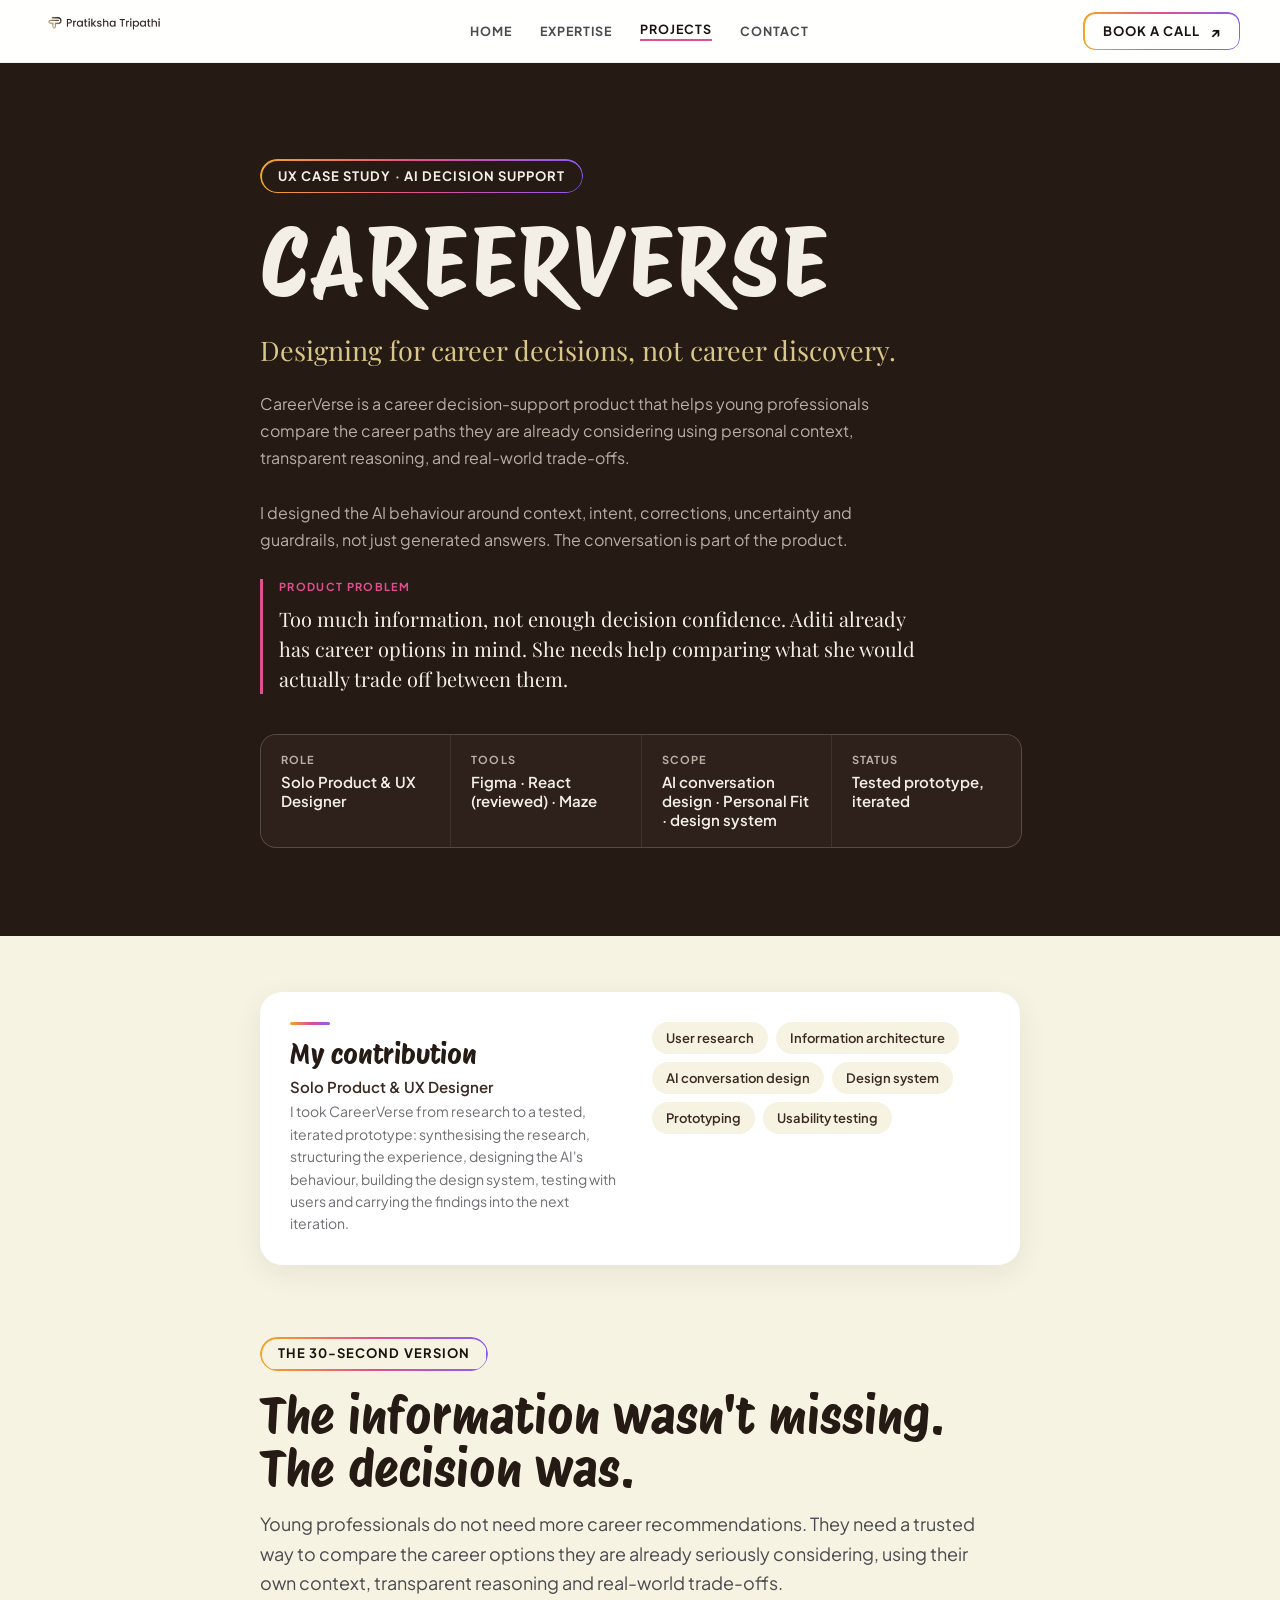
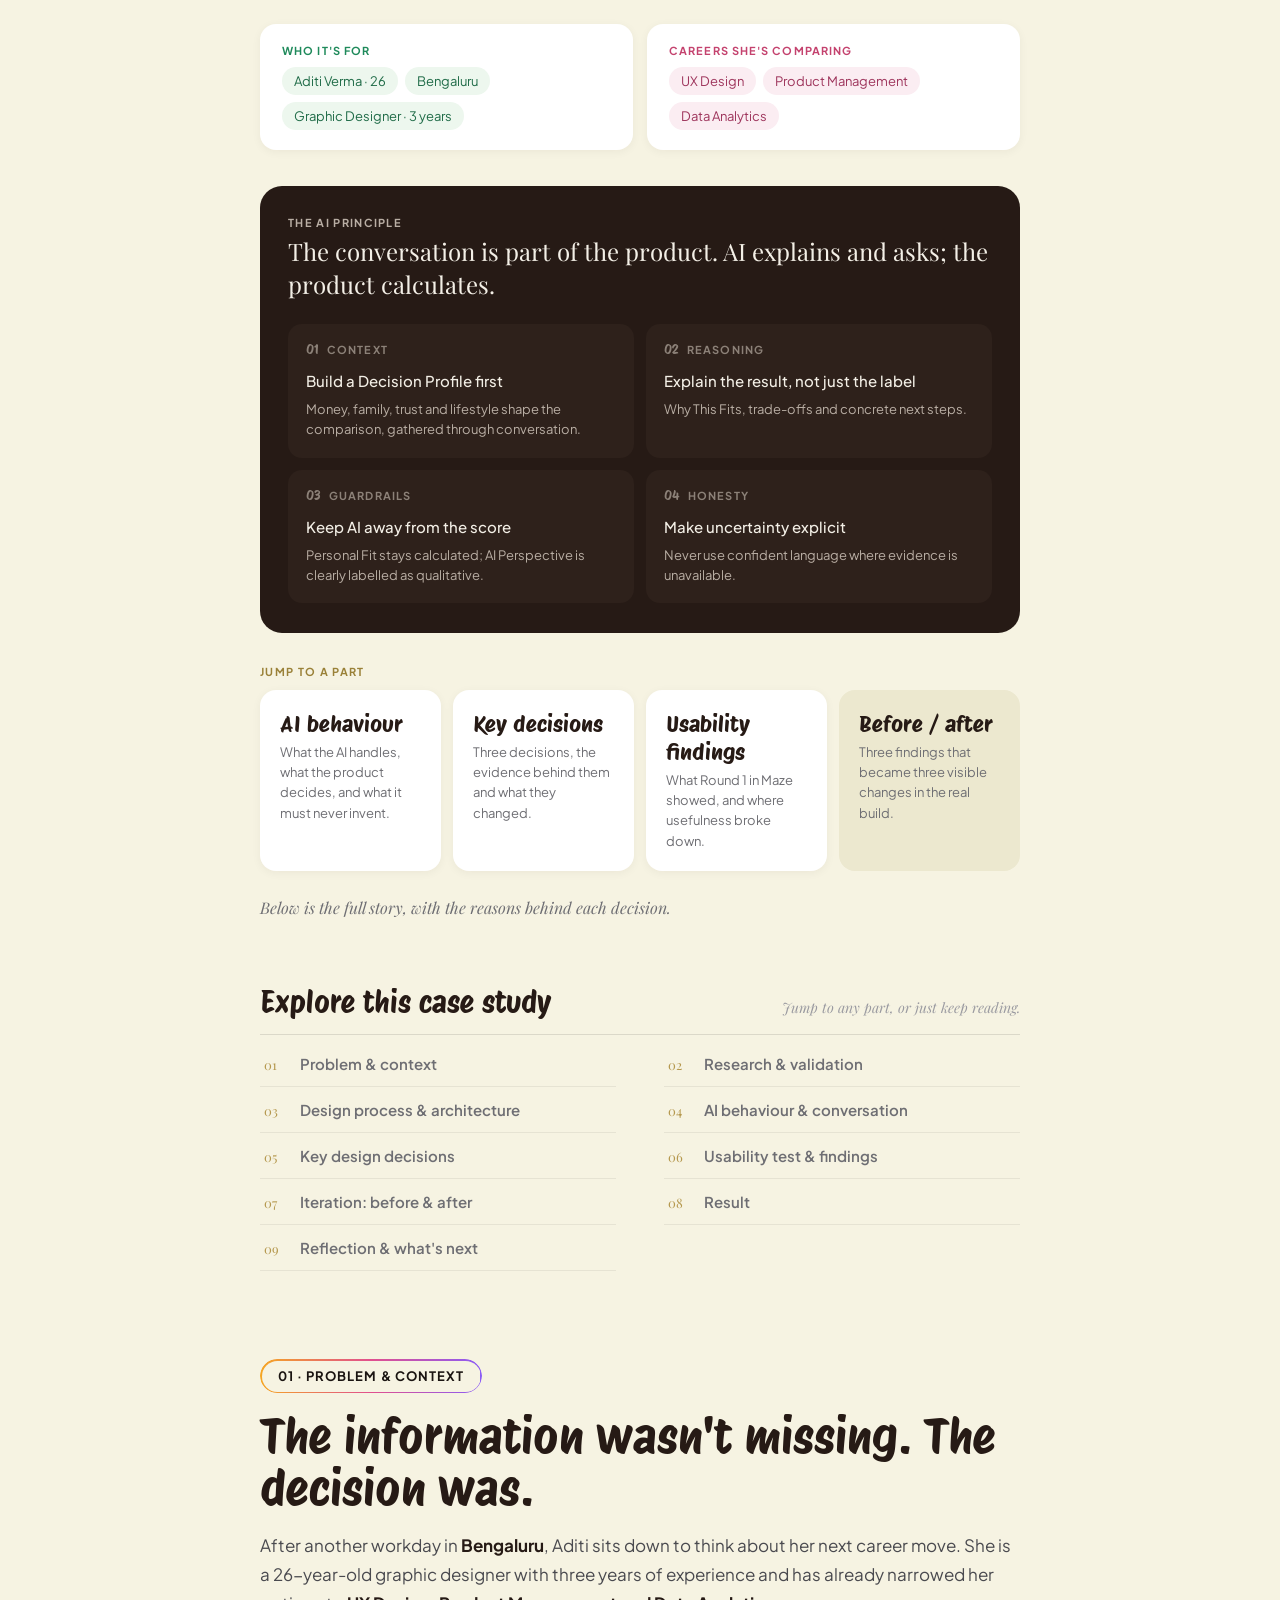
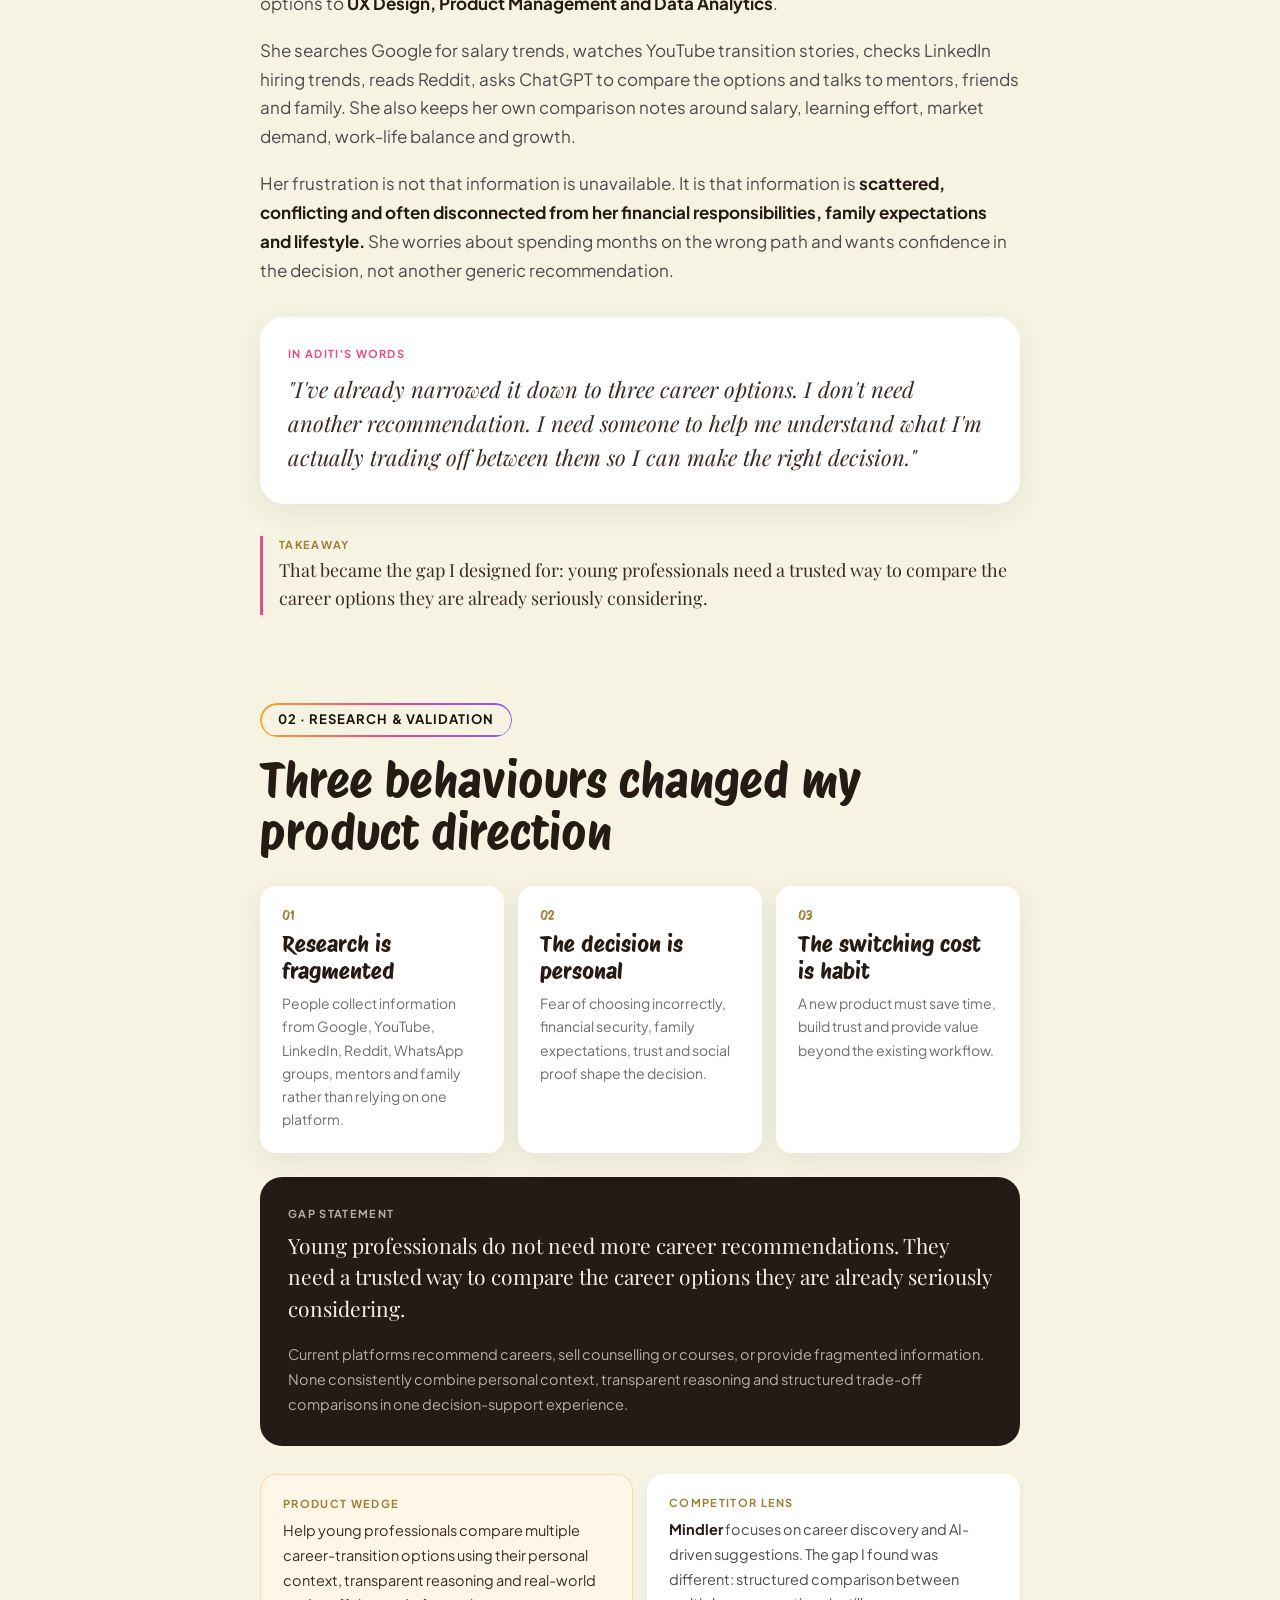
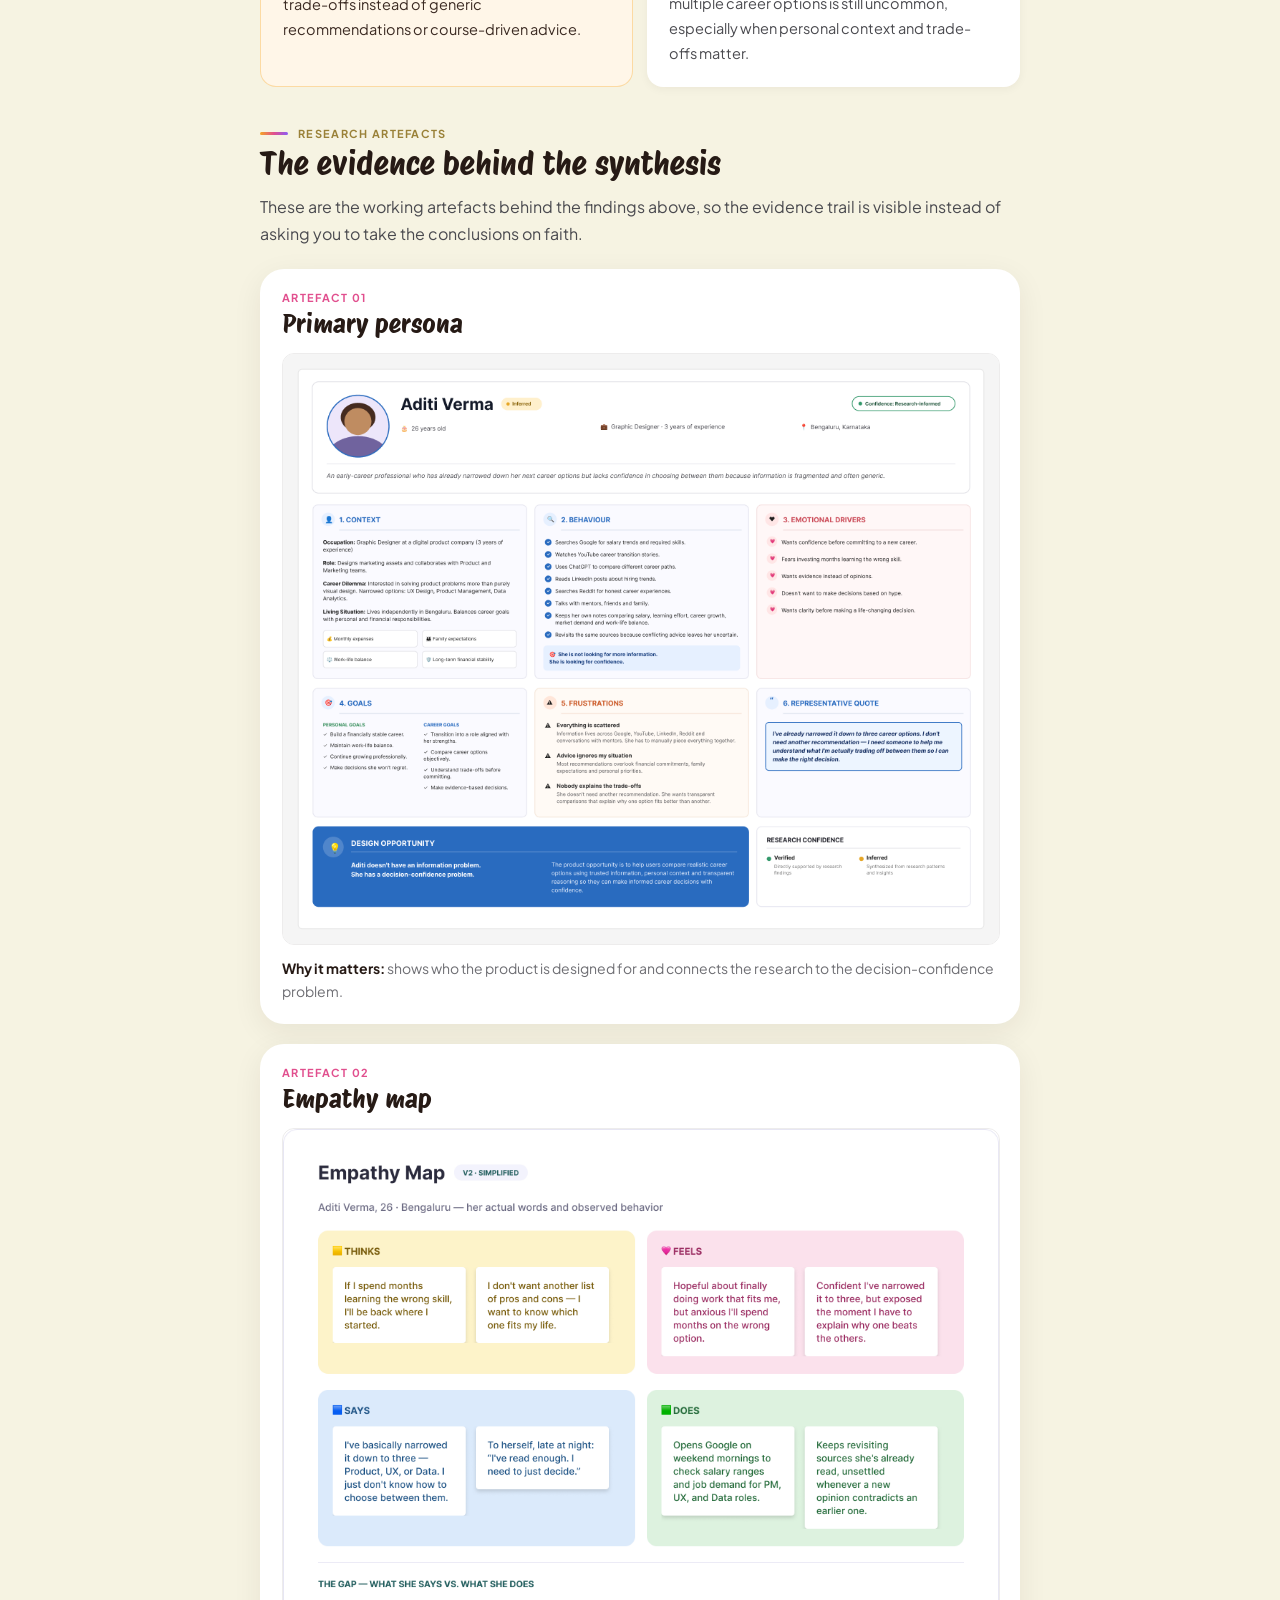
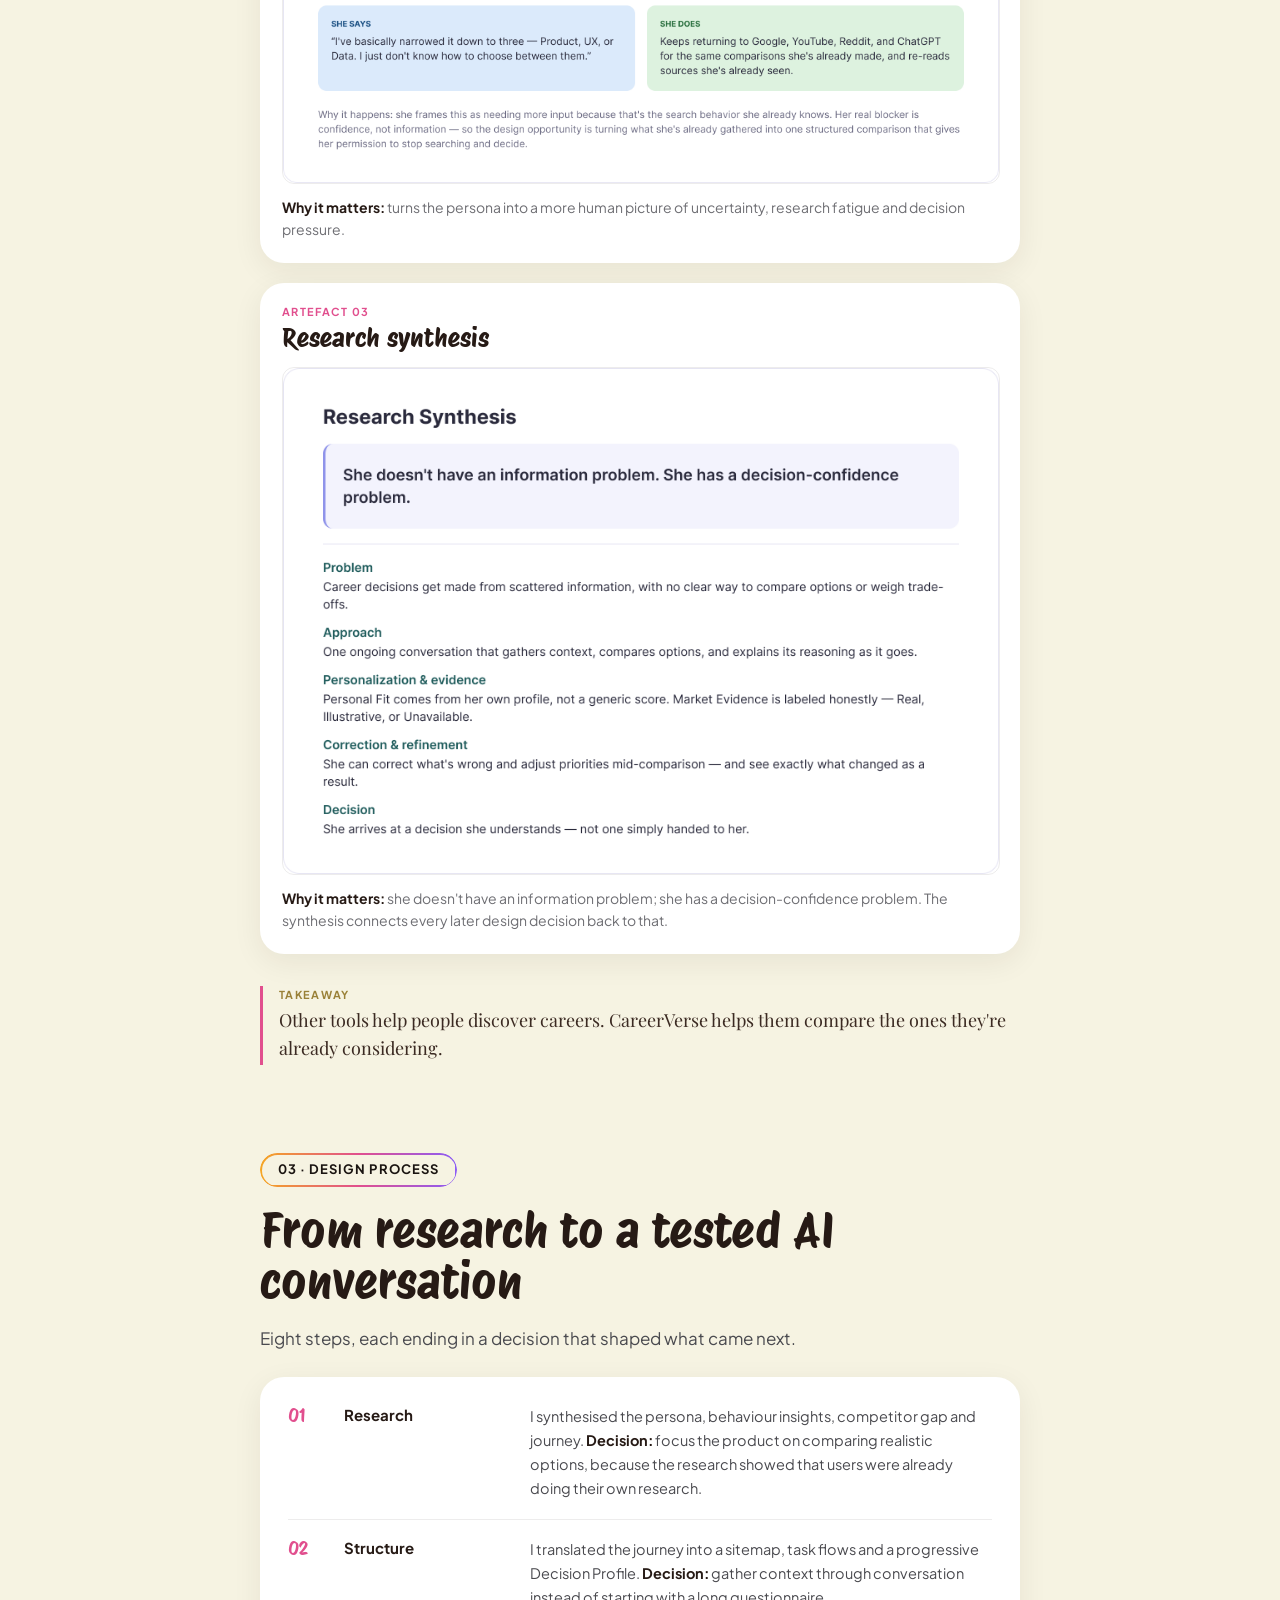
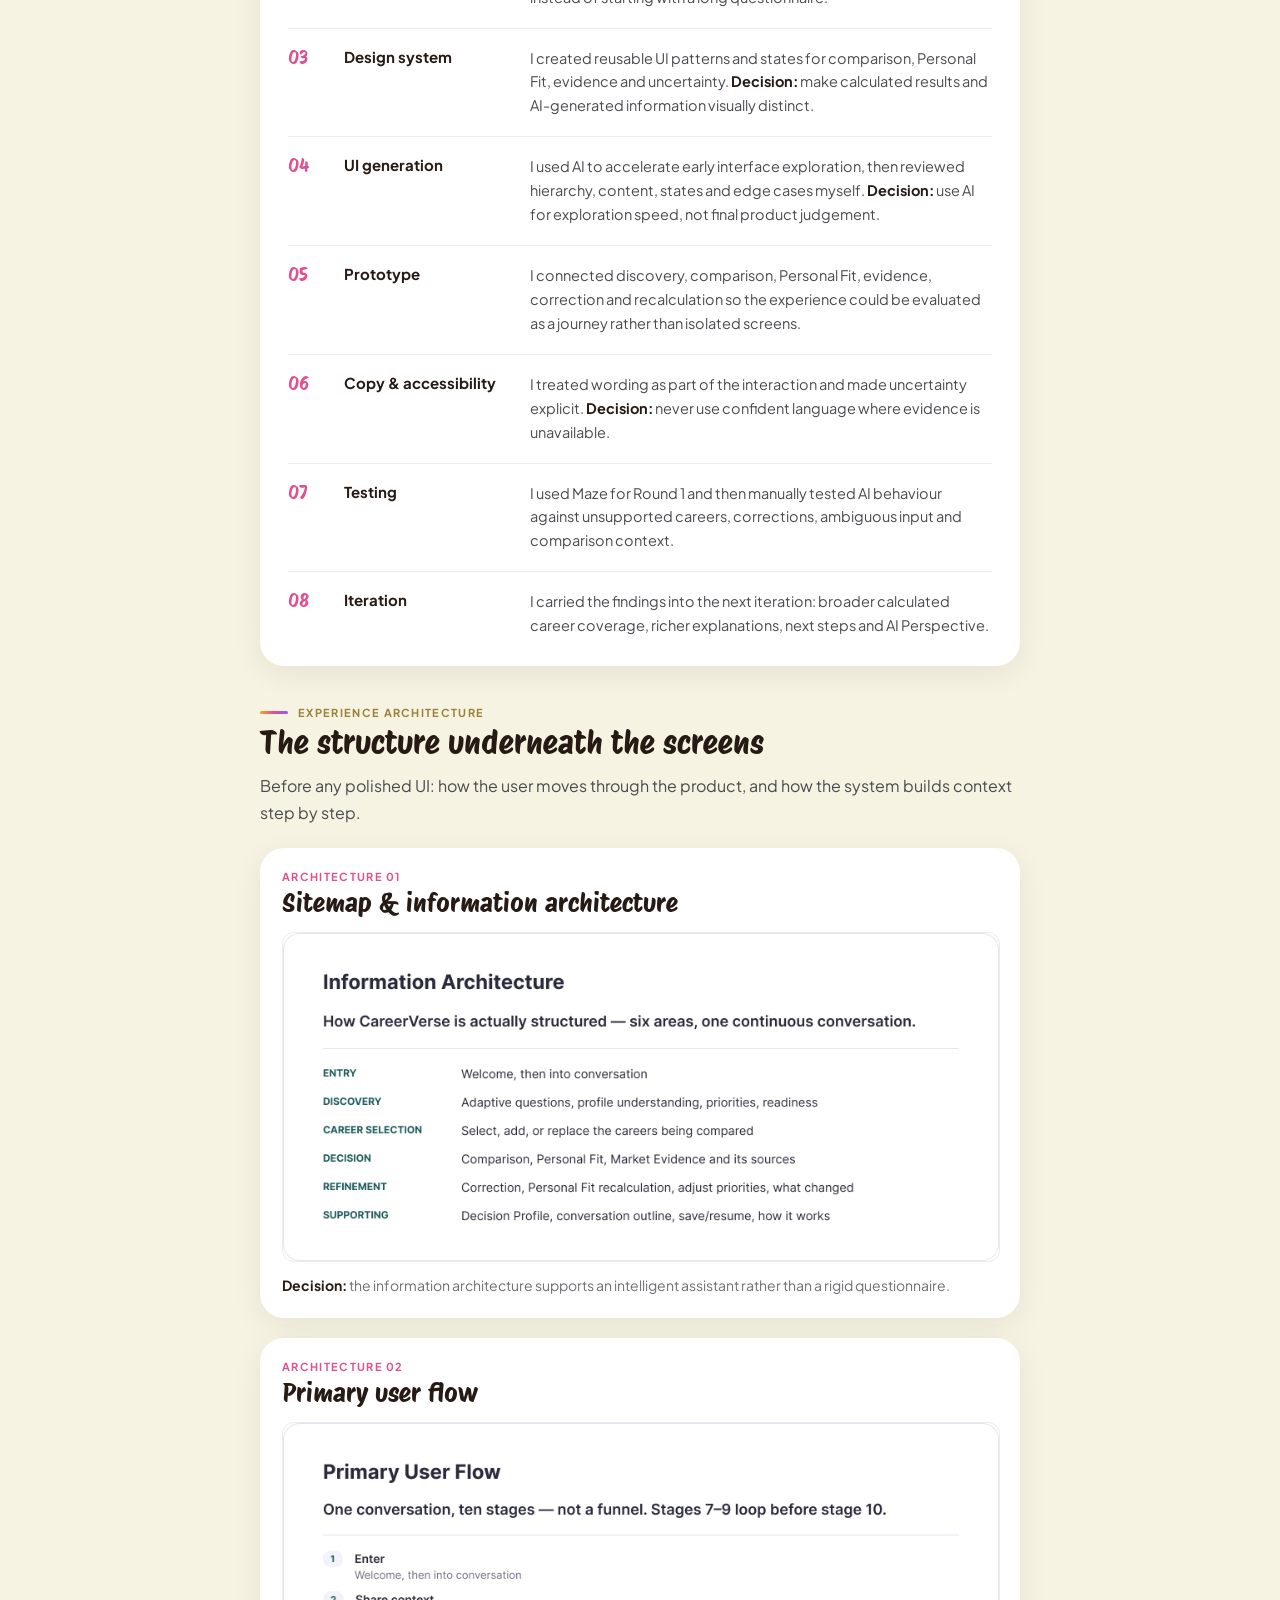
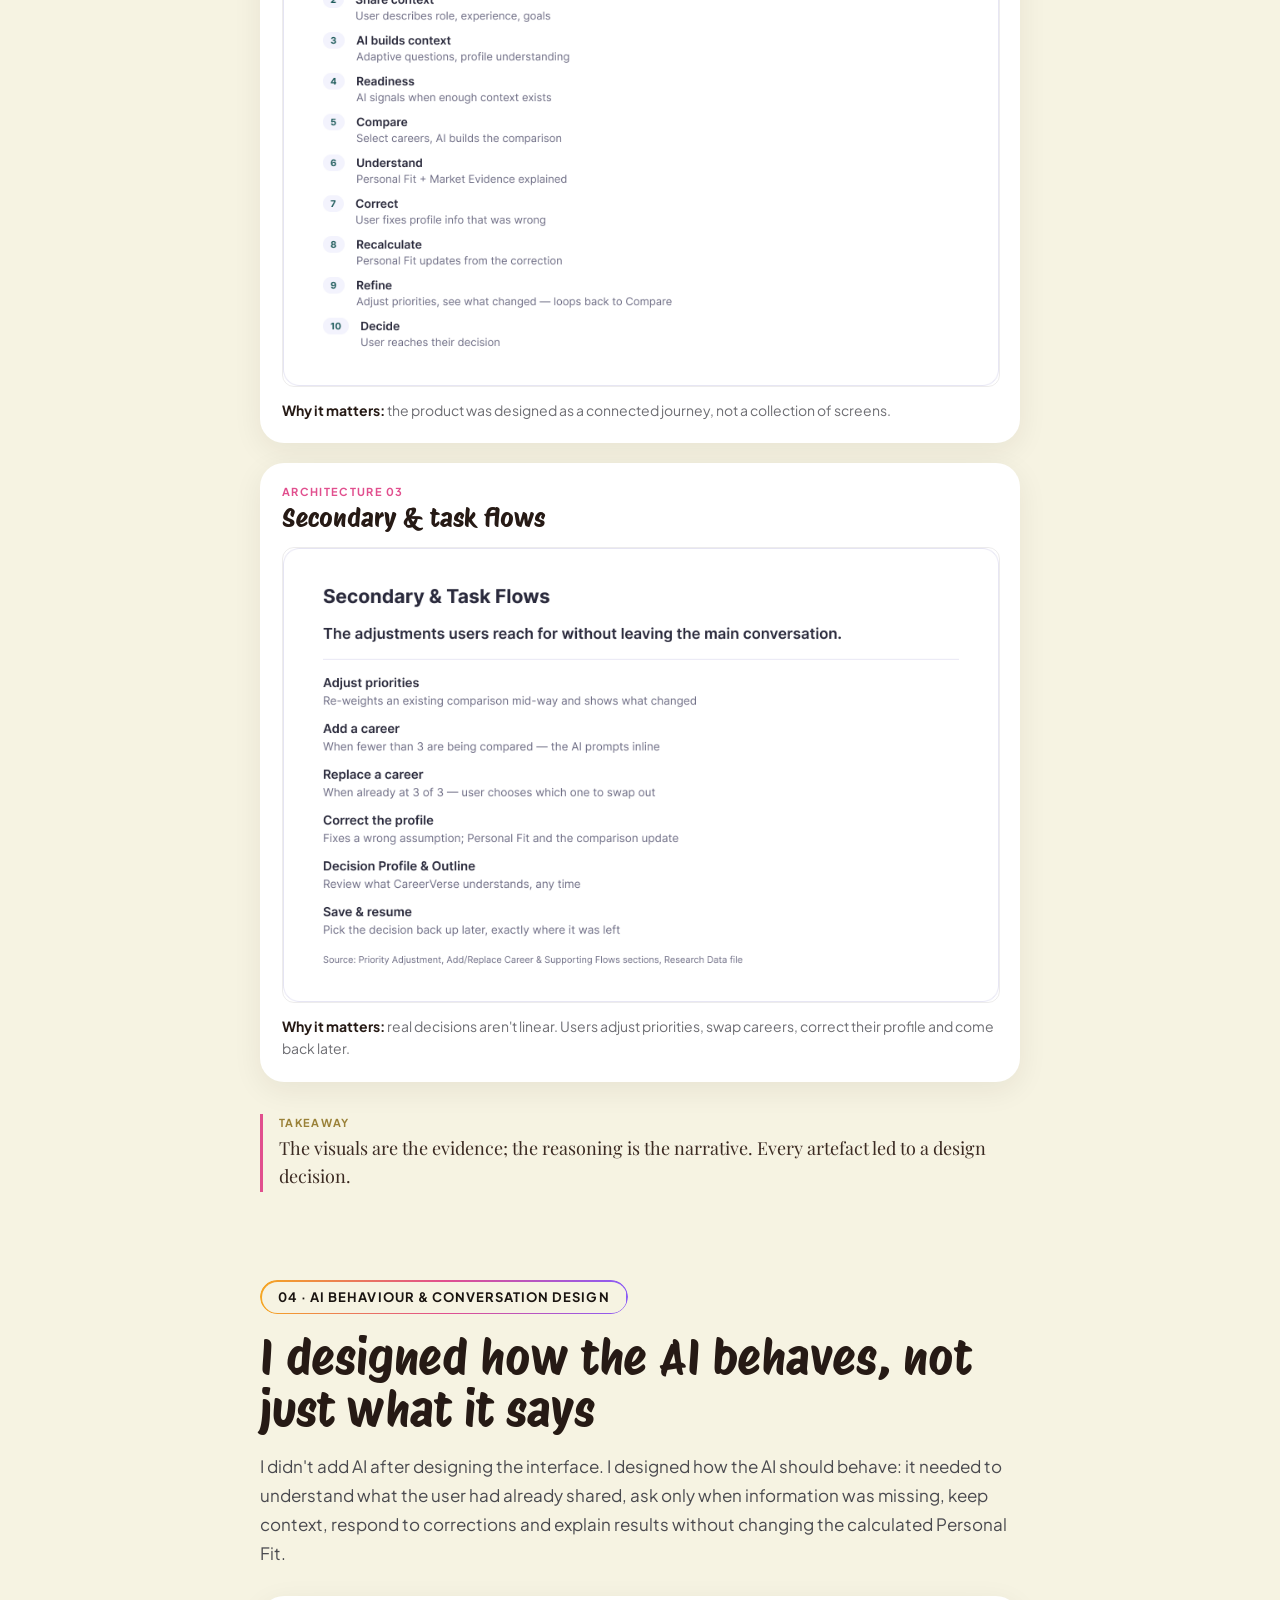
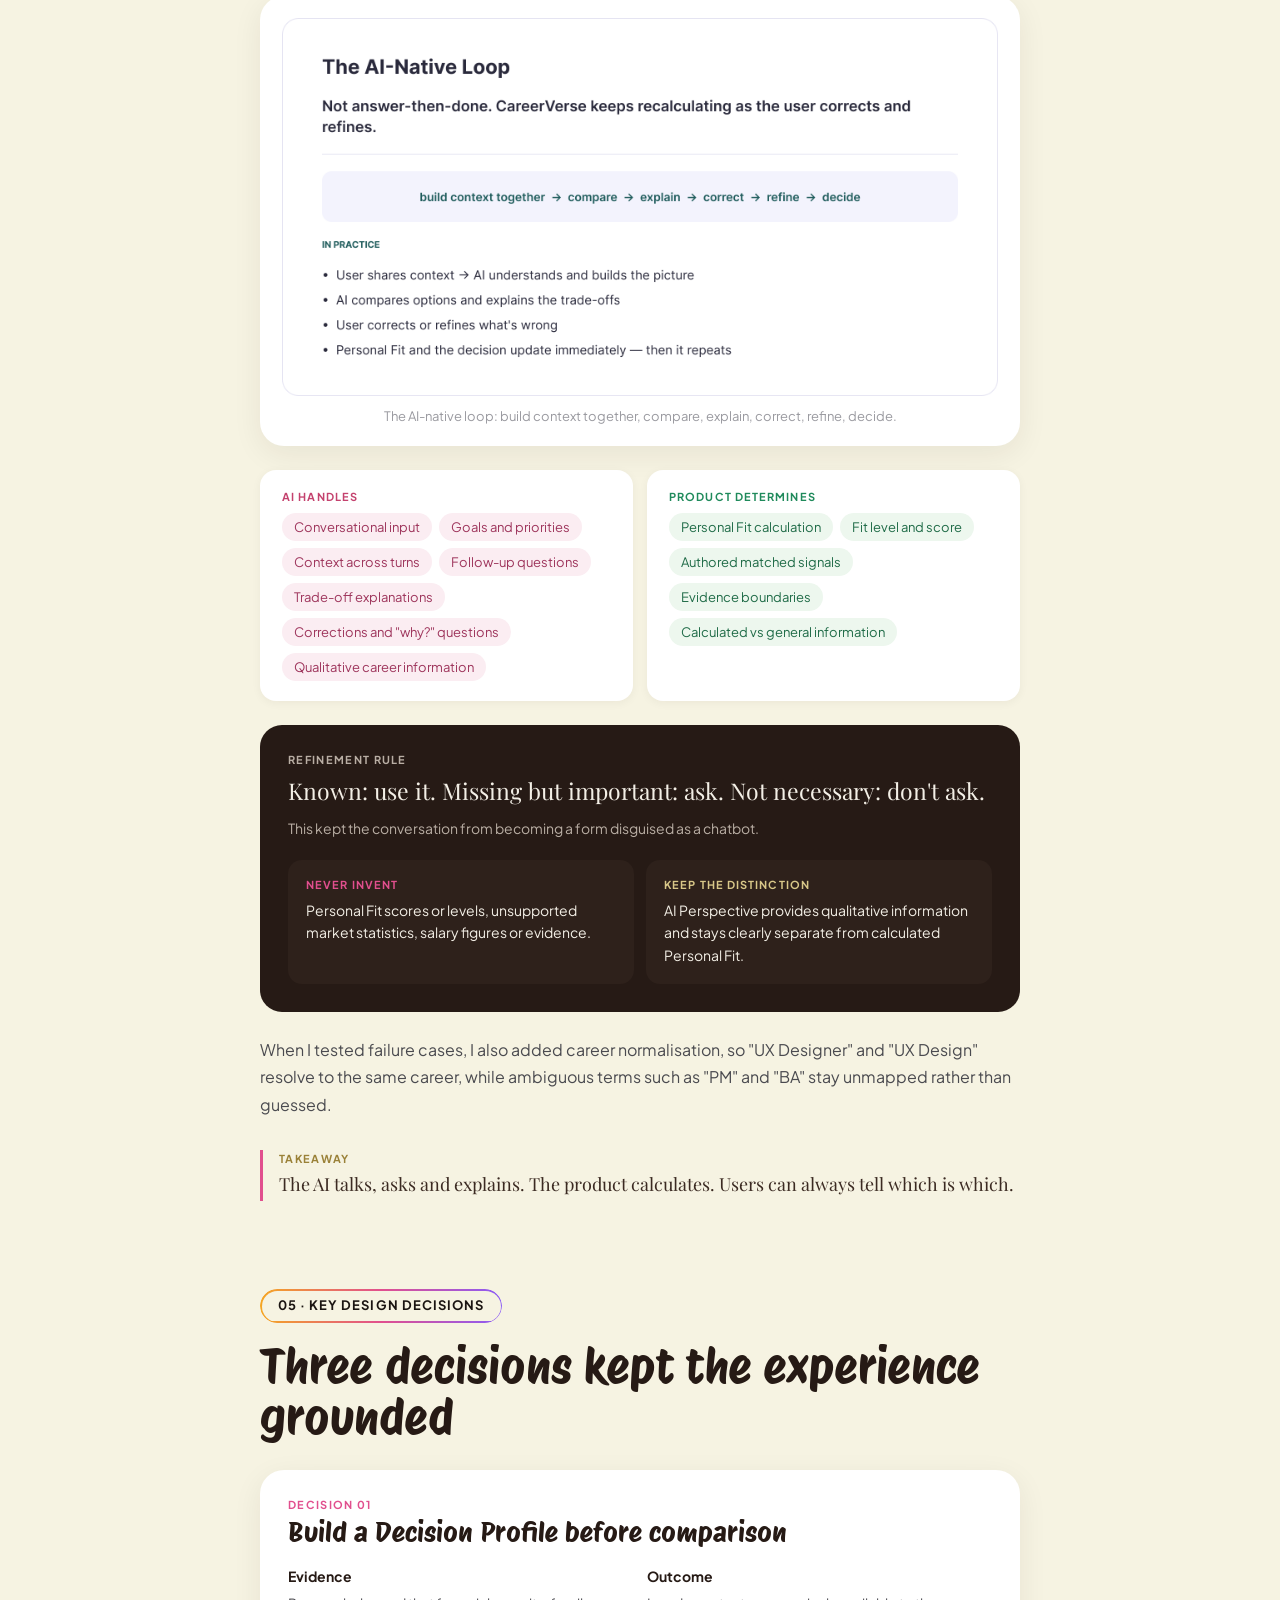
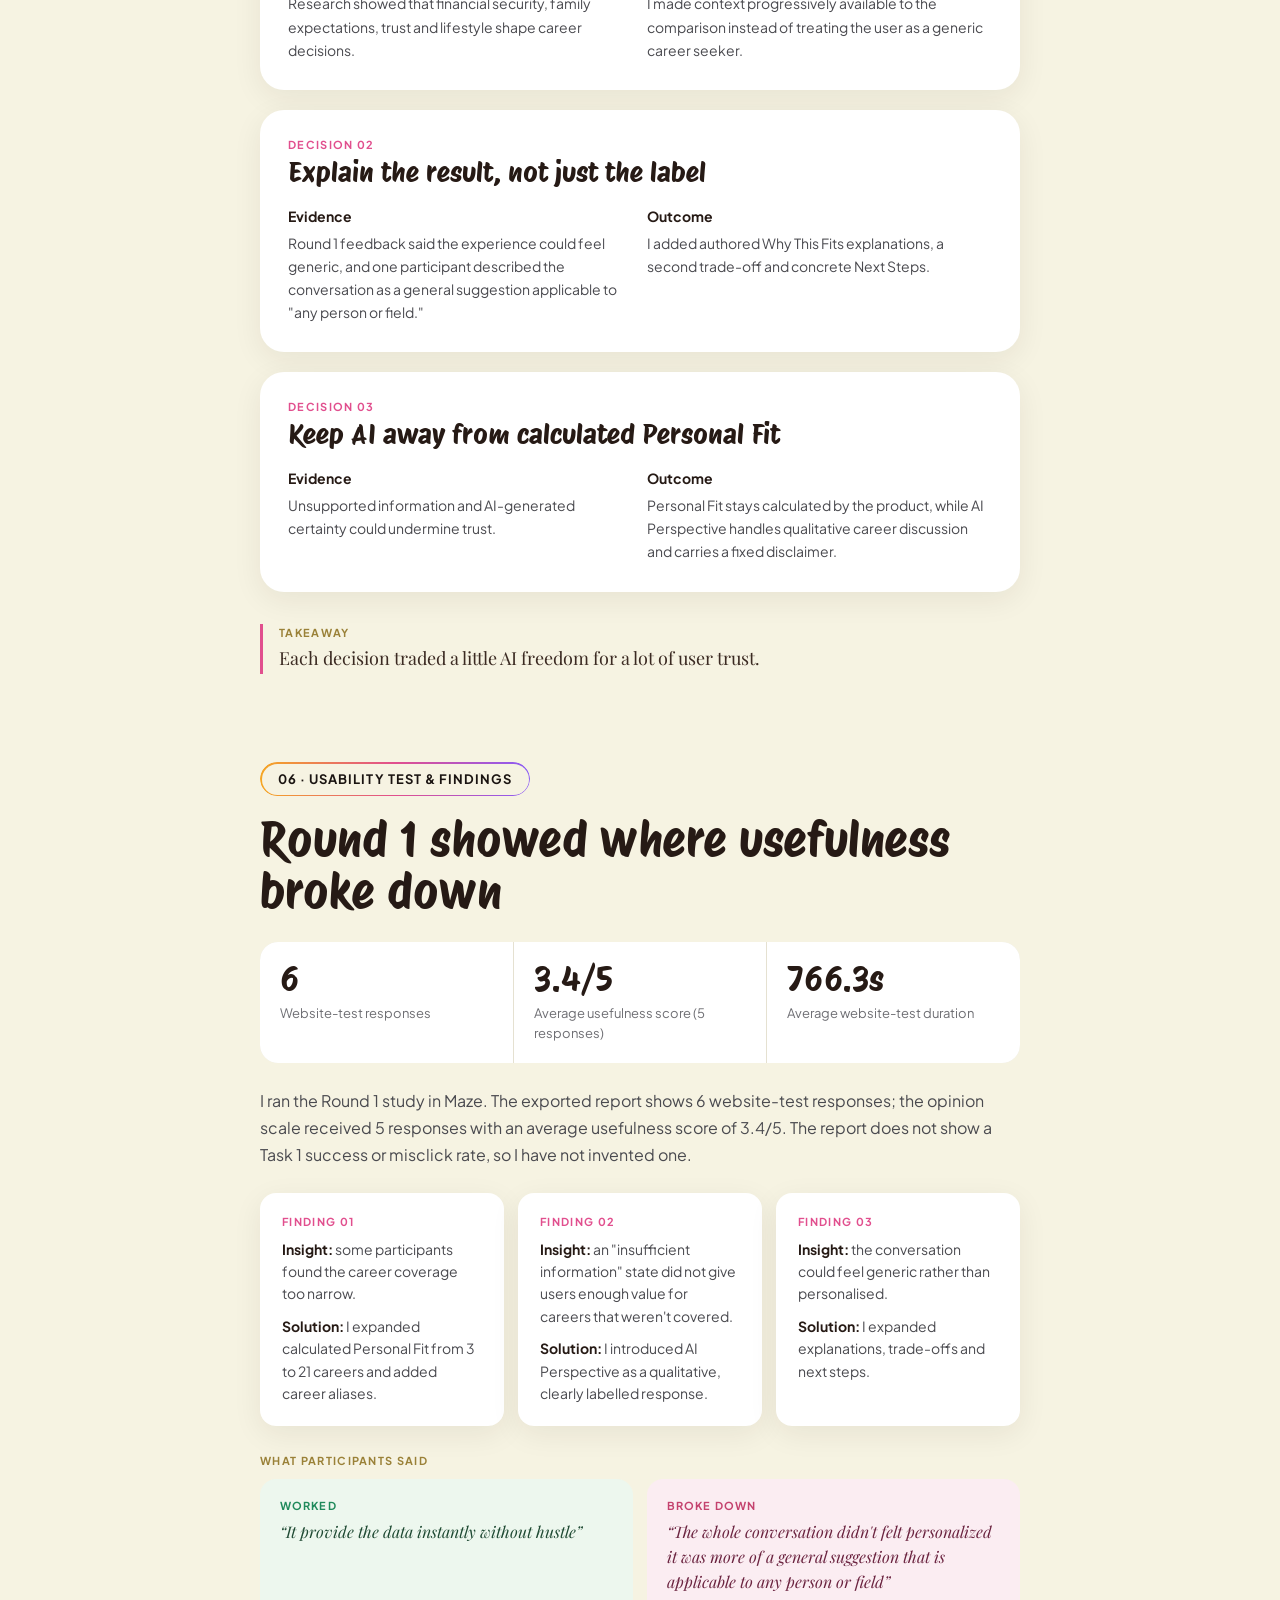
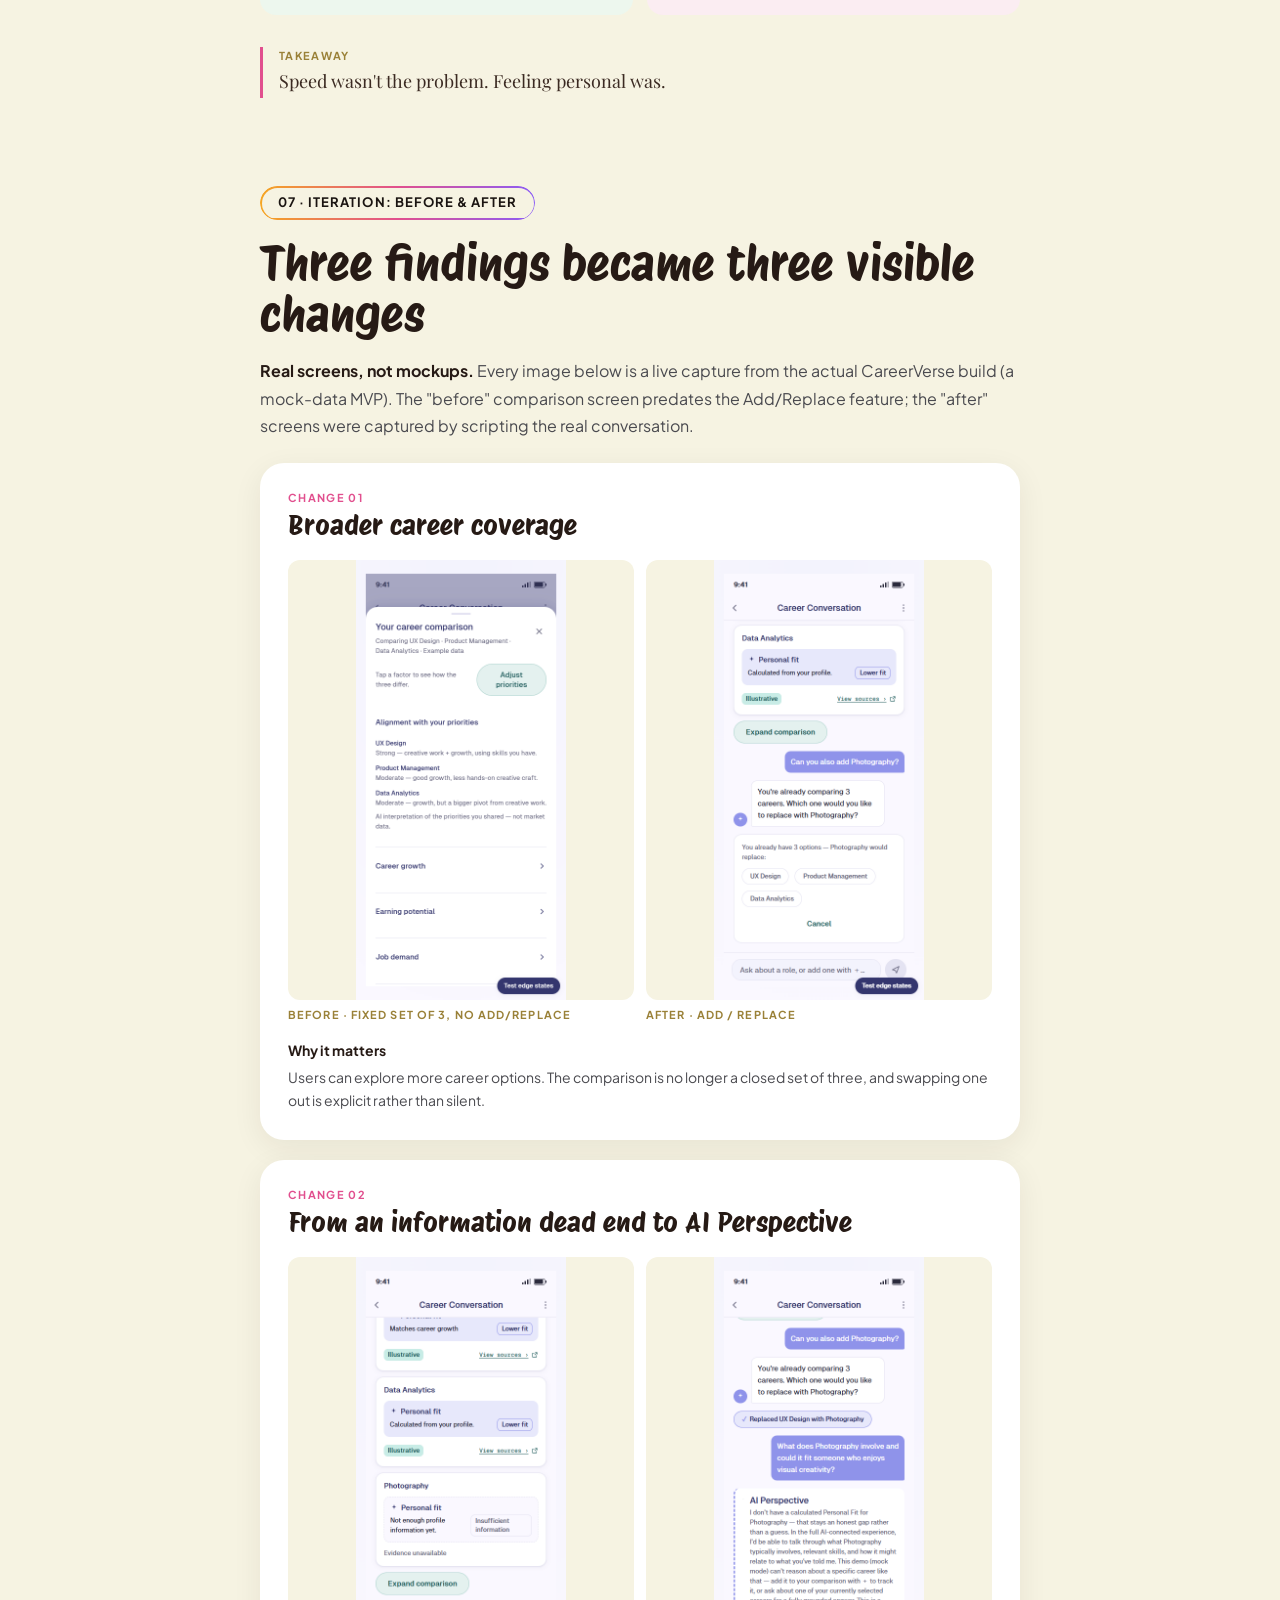
==== commit 49c9d1c8: "Rebuild CareerVerse case study in the portfolio design system Co-Authored-By: Claude Opus 5.5 <norep" ====
--- a/careerverse.html
+++ b/careerverse.html
@@ -1,338 +1,693 @@
 <!DOCTYPE html>
-<html lang="en">
+<html>
 <head>
 <meta charset="utf-8">
 <meta name="viewport" content="width=device-width, initial-scale=1">
-<title>CareerVerse — Case Study · Pratiksha Tripathi</title>
-<meta name="description" content="AI Behaviour + Conversation Design case study for CareerVerse.">
-<link rel="preconnect" href="https://fonts.gstatic.com" crossorigin="anonymous">
-<link rel="stylesheet" href="https://fonts.googleapis.com/css2?family=Playfair+Display:ital,wght@0,500;0,600;0,700;0,800;1,500&family=Plus+Jakarta+Sans:ital,wght@0,400;0,500;0,600;0,700;0,800;1,400&family=Protest+Riot&display=swap">
-<link rel="stylesheet" href="css/site.css">
-<link rel="stylesheet" href="css/components.css">
-<style>
-  body { background: #F6F3E2; }
-  a { color: #B5643C; }
-  a:hover { color: #8F4A2A; }
-  #close a[href*="#projects"], #close a[href*="#projects"] span { color: #EEDFAE !important; }
-  #close a[href*="#projects"]:hover, #close a[href*="#projects"]:hover span { color: #F6ECC8 !important; }
+<title>CareerVerse Case Study</title>
+<link rel="stylesheet" href="https://fonts.googleapis.com/css2?family=Caveat:wght@700&family=Permanent+Marker&family=Playfair+Display:ital,wght@0,500;0,600;0,700;0,800;1,500&family=Plus+Jakarta+Sans:ital,wght@0,400;0,500;0,600;0,700;0,800;1,400&family=Protest+Riot&display=swap">
+<style id="share-shim">
+x-dc, helmet, sc-if { display: contents; }
+x-import[component-from-global-scope$=".Button"] {
+  position: relative; display: inline-flex; align-items: center; gap: 14px; box-sizing: border-box;
+  height: 44px; padding: 0 28px; border-radius: 12px; cursor: pointer; white-space: nowrap;
+  font: 700 14px/1 'Plus Jakarta Sans', sans-serif; letter-spacing: 0.08em; text-transform: uppercase; color: #1A1411;
+}
+x-import[component-from-global-scope$=".Button"]:focus-visible { outline: 2px solid #E14F8E; outline-offset: 3px; }
+x-import[component-from-global-scope$=".Button"][size="sm"] { height: 38px; padding: 0 20px; gap: 10px; font-size: 13px; }
+x-import[component-from-global-scope$=".Button"][variant="outline"]::before {
+  content: ""; position: absolute; inset: 0; padding: 1.5px; border-radius: inherit;
+  background: linear-gradient(90deg, #F5A623, #E14F8E 50%, #8B5CF6);
+  -webkit-mask: linear-gradient(#000 0 0) content-box, linear-gradient(#000 0 0); -webkit-mask-composite: xor;
+  mask: linear-gradient(#000 0 0) content-box exclude, linear-gradient(#000 0 0); pointer-events: none;
+}
+x-import[component-from-global-scope$=".Button"][variant="gold"] { background: #D8C788; }
+x-import[component-from-global-scope$=".Button"][variant="ghost"] { padding: 0 4px; text-decoration: underline; text-underline-offset: 4px; }
+x-import[component-from-global-scope$=".Button"][arrow]::after { content: "\2197"; font-size: 1.15em; letter-spacing: 0; }
+x-import[component-from-global-scope$=".Avatar"] {
+  display: inline-flex; align-items: center; justify-content: center; width: 44px; height: 44px; flex-shrink: 0; border-radius: 50%;
+  background: linear-gradient(135deg, #E14F8E, #F5A623); color: #fff; font: 700 13px/1 'Plus Jakarta Sans', sans-serif; letter-spacing: 0.04em;
+}
+.share-video { display: flex; flex-direction: column; align-items: center; justify-content: center; gap: 10px; width: 100%; height: 100%;
+  text-decoration: none; color: #F3EFE6; font: 700 12.5px/1.2 'Plus Jakarta Sans', sans-serif; letter-spacing: 0.08em; text-transform: uppercase;
+  background: radial-gradient(circle at 50% 40%, #3B2A22, #1A1411 70%); }
+.share-video span.play { width: 52px; height: 52px; border-radius: 50%; display: grid; place-items: center; font-size: 18px; letter-spacing: 0;
+  background: linear-gradient(135deg, #E14F8E, #F5A623); color: #fff; }
+.share-video:hover span.play { transform: scale(1.06); }
+.share-video:focus-visible { outline: 2px solid #E14F8E; outline-offset: -4px; }
+
+[data-hv="1"]:hover{color:#1A1411 !important}
+[data-hv="2"]:hover{color:#1A1411 !important}
+[data-hv="3"]:hover{color:#1A1411 !important}
+[data-hv="4"]:hover{box-shadow:0 10px 30px rgba(38,26,21,0.12) !important}
+[data-hv="5"]:hover{box-shadow:0 10px 30px rgba(38,26,21,0.12) !important}
+[data-hv="6"]:hover{box-shadow:0 10px 30px rgba(38,26,21,0.12) !important}
+[data-hv="7"]:hover{background:#E4DFC0 !important}
+[data-hv="8"]:hover{background:rgba(255,255,255,0.7) !important}
+[data-hv="9"]:hover{background:rgba(255,255,255,0.7) !important}
+[data-hv="10"]:hover{background:rgba(255,255,255,0.7) !important}
+[data-hv="11"]:hover{background:rgba(255,255,255,0.7) !important}
+[data-hv="12"]:hover{background:rgba(255,255,255,0.7) !important}
+[data-hv="13"]:hover{background:rgba(255,255,255,0.7) !important}
+[data-hv="14"]:hover{background:rgba(255,255,255,0.7) !important}
+[data-hv="15"]:hover{background:rgba(255,255,255,0.7) !important}
+[data-hv="16"]:hover{background:rgba(255,255,255,0.7) !important}
 </style>
-<style>
-/* Phones: stack the fixed 2- and 3-column grids into one column */
-@media (max-width: 640px) {
-  [style*="grid-template-columns:1fr 1fr"],
-  [style*="grid-template-columns:repeat(3,minmax(0,1fr))"] { grid-template-columns: 1fr !important; }
-  [style*="grid-template-columns:48px 190px 1fr"] { grid-template-columns: 32px 1fr !important; gap: 6px 12px !important; }
-  [style*="grid-template-columns:48px 190px 1fr"] > :nth-child(3) { grid-column: 1 / -1; }
-}
-</style>
+
+<script>
+document.addEventListener('DOMContentLoaded', function () {
+  document.querySelectorAll('x-import[component-from-global-scope$=".Button"]').forEach(function (b) {
+    var href = b.getAttribute('href');
+    b.setAttribute('role', 'link'); b.tabIndex = 0;
+    function go() {
+      if (!href || href === '#') return;
+      if (b.getAttribute('target') === '_blank' || /^https?:/.test(href)) { var a = document.createElement('a'); a.href = href; a.target = '_blank'; a.rel = 'noopener'; document.body.appendChild(a); a.click(); a.remove(); }
+      else location.href = href;
+    }
+    b.addEventListener('click', go);
+    b.addEventListener('keydown', function (e) { if (e.key === 'Enter') go(); });
+  });
+  document.querySelectorAll('x-import[component-from-global-scope$=".Avatar"]').forEach(function (a) {
+    a.textContent = (a.getAttribute('name') || '').split(/\s+/).map(function (w) { return w[0] || ''; }).join('').slice(0, 2).toUpperCase();
+  });
+  var bar = document.getElementById('share-progress');
+  var tocIds = Array.prototype.map.call(document.querySelectorAll('[data-toc]'), function (el) { return el.getAttribute('data-toc'); })
+    .filter(function (v, i, arr) { return arr.indexOf(v) === i; });
+  function onScroll() {
+    var doc = document.documentElement, max = doc.scrollHeight - window.innerHeight;
+    if (bar) bar.style.width = (max > 0 ? Math.min(100, Math.max(0, window.scrollY / max * 100)) : 0) + '%';
+    if (!tocIds.length) return;
+    var active = '', y = window.scrollY + 140;
+    tocIds.forEach(function (id) { var el = document.getElementById(id); if (el && el.offsetTop <= y) active = id; });
+    document.querySelectorAll('[data-toc]').forEach(function (el) {
+      var on = el.getAttribute('data-toc') === active;
+      el.style.color = el.getAttribute('data-toc-part') === 'num' ? (on ? '#E14F8E' : '#B5984E') : (on ? '#1A1411' : '#6E6E73');
+    });
+  }
+  window.addEventListener('scroll', onScroll, { passive: true }); onScroll();
+  var form = document.querySelector('form[data-share-form]');
+  if (form) form.addEventListener('submit', function (e) {
+    e.preventDefault();
+    var btn = form.querySelector('[type="submit"]');
+    var status = form.querySelector('[data-form-status]');
+    if (!status) { status = document.createElement('p'); status.setAttribute('data-form-status', ''); status.setAttribute('role', 'status');
+      status.style.cssText = "margin:0;font-family:'Plus Jakarta Sans',sans-serif;font-size:14px;line-height:1.5;color:#3B2A22"; form.appendChild(status); }
+    var data = {}; new FormData(form).forEach(function (v, k) { data[k] = v; });
+    data._subject = 'New message from your portfolio: ' + (data.name || '');
+    data._template = 'table';
+    if (btn) { btn.disabled = true; btn.textContent = 'Sending...'; }
+    status.textContent = '';
+    fetch('https://formsubmit.co/ajax/tripathi.pratiksha3555@gmail.com', {
+      method: 'POST', headers: { 'Content-Type': 'application/json', 'Accept': 'application/json' }, body: JSON.stringify(data)
+    }).then(function (r) { if (!r.ok) throw new Error(); return r.json(); })
+      .then(function (j) { if (j && (j.success === false || j.success === 'false')) throw new Error();
+        form.reset(); if (btn) btn.textContent = 'Sent'; status.textContent = 'Thanks! Your message is on its way. I\'ll get back to you soon.'; })
+      .catch(function () { if (btn) { btn.disabled = false; btn.textContent = 'Submit'; }
+        status.textContent = 'Sorry, the message could not be sent. Please email tripathi.pratiksha3555@gmail.com directly.'; });
+  });
+});
+</script>
 </head>
 <body>
-
-<div id="reading-progress" aria-hidden="true"></div>
-
+<x-dc>
+<helmet>
+  <meta name="viewport" content="width=device-width, initial-scale=1">
+  <link rel="preconnect" href="https://fonts.gstatic.com" crossorigin="anonymous">
+  
+  <style>
+/* Eyebrow — mirrors the "Eyebrow" component in the Figma file "Pratiksha's Portfolio".
+   Pill, 34px tall, 1.5px Signature gradient stroke (amber → pink → violet), transparent fill. */
+:root {
+  --pt-gradient-signature: linear-gradient(90deg, #F5A623 0%, #E14F8E 50%, #8B5CF6 100%);
+  --pt-text-primary: #1A1411;
+  --pt-text-on-dark: #F3EFE6;
+}
+
+.pt-eyebrow {
+  position: relative;
+  display: inline-flex;
+  align-items: center;
+  box-sizing: border-box;
+  height: 34px;
+  padding: 0 18px;
+  border-radius: 999px;
+  background: transparent;
+  font-family: 'Plus Jakarta Sans', sans-serif;
+  font-size: 13px;
+  font-weight: 700;
+  line-height: 1;
+  letter-spacing: 0.08em;
+  text-transform: uppercase;
+  white-space: nowrap;
+  color: var(--pt-text-primary);
+}
+
+/* Gradient stroke drawn on a masked pseudo-element so the fill stays transparent on any surface. */
+.pt-eyebrow::before {
+  content: "";
+  position: absolute;
+  inset: 0;
+  padding: 1.5px;
+  border-radius: inherit;
+  background: var(--pt-gradient-signature);
+  -webkit-mask: linear-gradient(#000 0 0) content-box, linear-gradient(#000 0 0);
+  -webkit-mask-composite: xor;
+  mask: linear-gradient(#000 0 0) content-box exclude, linear-gradient(#000 0 0);
+  pointer-events: none;
+}
+
+.pt-eyebrow--on-dark { color: var(--pt-text-on-dark); }
+
+@media (max-width: 480px) {
+  .pt-eyebrow { white-space: normal; height: auto; min-height: 34px; padding: 8px 16px; line-height: 1.3; }
+}
+
+</style>
+  <style>
+    html { scroll-behavior: smooth; }
+    body { margin: 0; background: #F6F3E2; -webkit-font-smoothing: antialiased; }
+    @media (prefers-reduced-motion: reduce) {
+      html { scroll-behavior: auto; }
+      * { animation: none !important; transition: none !important; }
+    }
+    a:focus-visible, button:focus-visible { outline: 2px solid #8B5CF6; outline-offset: 3px; border-radius: 4px; }
+    nav a { white-space: nowrap; }
+    section[id], header[id] { scroll-margin-top: 84px; }
+    @media (max-width: 960px) {
+      nav[aria-label="Portfolio"] > div { flex-wrap: nowrap; overflow-x: auto; -webkit-overflow-scrolling: touch; }
+      nav[aria-label="Portfolio"] > div > div { gap: 16px; flex-shrink: 0; }
+      nav[aria-label="Portfolio"] x-import { flex-shrink: 0; }
+    }
+    #reflection a[href="#top"], #reflection a[href="#top"] span { color: #EEDFAE !important; }
+    #reflection a[href="#top"]:hover, #reflection a[href="#top"]:hover span { color: #F6ECC8 !important; }
+    @media (max-width: 560px) {
+      .cv-step { grid-template-columns: 34px 1fr !important; }
+      .cv-step > :nth-child(3) { grid-column: 1 / -1; }
+    }
+  </style>
+</helmet>
+
+<!-- ============ READING PROGRESS ============ -->
+<sc-if>
+  <div aria-hidden="true" id="share-progress" style="position:fixed;top:0;left:0;height:3px;width:0%;background:linear-gradient(90deg,#F5A623 0%,#E14F8E 50%,#8B5CF6 100%);z-index:120"></div>
+</sc-if>
+
+<!-- ============ PORTFOLIO GLOBAL NAV (inherited shell) ============ -->
 <nav aria-label="Portfolio" style="position:sticky;top:0;z-index:110;background:rgba(255,255,255,0.94);backdrop-filter:blur(10px);border-bottom:1px solid rgba(26,20,17,0.06)">
   <div style="max-width:1200px;margin:0 auto;padding:12px 24px;display:flex;align-items:center;justify-content:space-between;gap:16px;flex-wrap:wrap">
     <a href="index.html" aria-label="Pratiksha Tripathi — home" style="display:flex;align-items:center;text-decoration:none"><img src="assets/logo-lockup-cutout.png" alt="Pratiksha Tripathi" style="height:34px;width:auto;display:block"></a>
     <div style="display:flex;gap:28px;flex-wrap:wrap;align-items:center;font-family:'Plus Jakarta Sans',sans-serif;font-size:12.5px;font-weight:700;letter-spacing:0.08em;text-transform:uppercase">
-      <a href="index.html" style="color:#4A4A4F;text-decoration:none">Home</a>
-      <a href="index.html#about" style="color:#4A4A4F;text-decoration:none">Expertise</a>
+      <a href="index.html" style="color:#4A4A4F;text-decoration:none" data-hv="1">Home</a>
+      <a href="index.html#about" style="color:#4A4A4F;text-decoration:none" data-hv="2">Expertise</a>
       <a href="index.html#projects" style="color:#1A1411;text-decoration:none;border-bottom:2px solid #E14F8E;padding-bottom:2px" aria-current="page">Projects</a>
-      <a href="index.html#contact" style="color:#4A4A4F;text-decoration:none">Contact</a>
-    </div>
-    <a class="btn btn-sm" href="index.html#contact"><span>Book a call</span><span class="arrow"></span></a>
+      <a href="index.html#contact" style="color:#4A4A4F;text-decoration:none" data-hv="3">Contact</a>
+    </div>
+    <x-import component-from-global-scope="PratikshaTripathiDesignSystem_4e2eff.Button" variant="outline" size="sm" arrow href="index.html#contact" hint-size="auto,38px">Book a call</x-import>
   </div>
 </nav>
 
 <!-- ============ HERO ============ -->
-<header id="top" data-screen-label="Hero" style="background:#261A15;color:#F3EFE6;padding:92px 24px 80px">
-  <div style="max-width:920px;margin:0 auto;display:flex;flex-direction:column;align-items:flex-start;gap:18px">
-    <p class="eyebrow eyebrow--dark">UX / Product Design · AI Decision Support</p>
-    <h1 style="margin:0;font-family:'Protest Riot',sans-serif;font-weight:300;font-size:clamp(38px,6.4vw,72px);line-height:1.04;color:#F3EFE6;max-width:900px">Designing for career decisions, not career discovery.</h1>
-    <p style="margin:0;font-family:'Plus Jakarta Sans',sans-serif;font-size:18px;line-height:1.6;color:#D6CDC2;max-width:720px">CareerVerse is a career decision-support product that helps young professionals compare the career paths they are already considering using personal context, transparent reasoning, and real-world trade-offs.</p>
-    <div style="display:grid;grid-template-columns:repeat(auto-fit,minmax(180px,1fr));gap:1px;background:rgba(243,239,230,0.12);border:1px solid rgba(243,239,230,0.12);border-radius:16px;overflow:hidden;width:100%;margin-top:8px">
+<header id="top" data-screen-label="Hero" style="background:#261A15;color:#F3EFE6;padding:96px 24px 88px">
+  <div style="max-width:760px;margin:0 auto;display:flex;flex-direction:column;align-items:flex-start;gap:20px">
+    <span class="pt-eyebrow pt-eyebrow--on-dark">UX case study · AI decision support</span>
+    <h1 style="margin:0;font-family:'Protest Riot',sans-serif;font-weight:300;font-size:clamp(52px,9vw,96px);line-height:1.02;color:#F3EFE6;letter-spacing:0.01em">CAREERVERSE</h1>
+    <p style="margin:0;font-family:'Playfair Display',Georgia,serif;font-size:clamp(20px,3vw,27px);line-height:1.45;color:#D8C788;max-width:640px">Designing for career decisions, not career discovery.</p>
+    <p style="margin:0;font-family:'Plus Jakarta Sans',sans-serif;font-size:16px;line-height:1.7;color:#B9AEA4;max-width:620px">CareerVerse is a career decision-support product that helps young professionals compare the career paths they are already considering using personal context, transparent reasoning, and real-world trade-offs.<br><br>I designed the AI behaviour around context, intent, corrections, uncertainty and guardrails, not just generated answers. The conversation is part of the product.</p>
+    <p style="margin:6px 0 0;font-family:'Playfair Display',Georgia,serif;font-size:clamp(17px,2.2vw,20px);line-height:1.5;color:#F3EFE6;max-width:640px;border-left:3px solid #E14F8E;padding-left:16px"><span style="display:block;font-family:'Plus Jakarta Sans',sans-serif;font-size:11px;font-weight:700;letter-spacing:0.12em;text-transform:uppercase;color:#E14F8E;margin-bottom:8px">Product problem</span>Too much information, not enough decision confidence. Aditi already has career options in mind. She needs help comparing what she would actually trade off between them.</p>
+    <div style="display:grid;grid-template-columns:repeat(auto-fit,minmax(180px,1fr));gap:1px;background:rgba(243,239,230,0.12);border:1px solid rgba(243,239,230,0.12);border-radius:16px;overflow:hidden;width:100%;margin-top:20px">
       <div style="background:#2E211B;padding:18px 20px"><div style="font-family:'Plus Jakarta Sans';font-size:11px;font-weight:700;letter-spacing:0.1em;text-transform:uppercase;color:#B9AEA4;margin-bottom:6px">Role</div><div style="font-family:'Plus Jakarta Sans';font-size:15px;font-weight:600;color:#F3EFE6">Solo Product &amp; UX Designer</div></div>
       <div style="background:#2E211B;padding:18px 20px"><div style="font-family:'Plus Jakarta Sans';font-size:11px;font-weight:700;letter-spacing:0.1em;text-transform:uppercase;color:#B9AEA4;margin-bottom:6px">Tools</div><div style="font-family:'Plus Jakarta Sans';font-size:15px;font-weight:600;color:#F3EFE6">Figma · React (reviewed) · Maze</div></div>
       <div style="background:#2E211B;padding:18px 20px"><div style="font-family:'Plus Jakarta Sans';font-size:11px;font-weight:700;letter-spacing:0.1em;text-transform:uppercase;color:#B9AEA4;margin-bottom:6px">Scope</div><div style="font-family:'Plus Jakarta Sans';font-size:15px;font-weight:600;color:#F3EFE6">AI conversation design · Personal Fit · design system</div></div>
       <div style="background:#2E211B;padding:18px 20px"><div style="font-family:'Plus Jakarta Sans';font-size:11px;font-weight:700;letter-spacing:0.1em;text-transform:uppercase;color:#B9AEA4;margin-bottom:6px">Status</div><div style="font-family:'Plus Jakarta Sans';font-size:15px;font-weight:600;color:#F3EFE6">Tested prototype, iterated</div></div>
     </div>
-    <div style="display:flex;flex-wrap:wrap;gap:8px;margin-top:6px">
-      <span style="background:rgba(243,239,230,0.10);border:1px solid rgba(243,239,230,0.16);border-radius:999px;padding:7px 14px;font-family:'Plus Jakarta Sans';font-size:12.5px;color:#D6CDC2">Aditi Verma · 26</span>
-      <span style="background:rgba(243,239,230,0.10);border:1px solid rgba(243,239,230,0.16);border-radius:999px;padding:7px 14px;font-family:'Plus Jakarta Sans';font-size:12.5px;color:#D6CDC2">Bengaluru</span>
-      <span style="background:rgba(243,239,230,0.10);border:1px solid rgba(243,239,230,0.16);border-radius:999px;padding:7px 14px;font-family:'Plus Jakarta Sans';font-size:12.5px;color:#D6CDC2">Graphic Designer · 3 years</span>
-      <span style="background:rgba(243,239,230,0.10);border:1px solid rgba(243,239,230,0.16);border-radius:999px;padding:7px 14px;font-family:'Plus Jakarta Sans';font-size:12.5px;color:#D6CDC2">Tested prototype · Iterated experience</span>
-    </div>
-    <div style="margin-top:26px;background:#2E211B;border:1px solid rgba(243,239,230,0.12);border-radius:22px;padding:26px;width:100%;box-sizing:border-box">
-      <div style="display:grid;grid-template-columns:repeat(auto-fit,minmax(min(100%,240px),1fr));gap:16px">
-        <div style="background:#33241D;border-radius:16px;padding:22px">
-          <div style="font-family:'Plus Jakarta Sans';font-size:11px;font-weight:700;letter-spacing:0.1em;text-transform:uppercase;color:#D8C788;margin-bottom:8px">Product problem</div>
-          <div style="font-family:'Protest Riot';font-weight:300;font-size:21px;color:#F3EFE6;margin-bottom:8px">Too much information, not enough decision confidence.</div>
-          <div style="font-family:'Plus Jakarta Sans';font-size:14.5px;line-height:1.6;color:#B9AEA4">Aditi already has career options in mind. She needs help comparing what she would actually trade off between them.</div>
-        </div>
-        <div style="background:#33241D;border-radius:16px;padding:22px">
-          <div style="font-family:'Plus Jakarta Sans';font-size:11px;font-weight:700;letter-spacing:0.1em;text-transform:uppercase;color:#D8C788;margin-bottom:8px">AI principle</div>
-          <div style="font-family:'Protest Riot';font-weight:300;font-size:21px;color:#F3EFE6;margin-bottom:8px">The conversation is part of the product.</div>
-          <div style="font-family:'Plus Jakarta Sans';font-size:14.5px;line-height:1.6;color:#B9AEA4">I designed AI behaviour around context, intent, corrections, uncertainty and guardrails — not just generated answers.</div>
-        </div>
-      </div>
-    </div>
   </div>
 </header>
 
-<!-- 01 — PROBLEM + CONTEXT -->
-<section id="s1" data-screen-label="01 Problem and context" style="padding:88px 24px 0">
-  <div style="max-width:1000px;margin:0 auto">
-    <p class="eyebrow">01 — Problem + context</p>
-    <h2 style="margin:18px 0 22px;font-family:'Protest Riot',sans-serif;font-weight:300;font-size:clamp(32px,4.8vw,48px);line-height:1.08;color:#261A15;max-width:800px">The information wasn't missing. The decision was.</h2>
-    <div style="max-width:800px;font-family:'Plus Jakarta Sans',sans-serif;font-size:17px;line-height:1.75;color:#4A4A4F">
-      <p style="margin:0 0 18px">After another workday in <strong style="color:#261A15">Bengaluru</strong>, Aditi sits down to think about her next career move. She is a 26-year-old graphic designer with three years of experience and has already narrowed her options to <strong style="color:#261A15">UX Design, Product Management and Data Analytics</strong>.</p>
-      <p style="margin:0 0 18px">She searches Google for salary trends, watches YouTube transition stories, checks LinkedIn hiring trends, reads Reddit, asks ChatGPT to compare the options and talks to mentors, friends and family. She also keeps her own comparison notes around salary, learning effort, market demand, work-life balance and growth.</p>
-      <p style="margin:0 0 26px">Her frustration is not that information is unavailable. It is that information is <strong style="color:#261A15">scattered, conflicting and often disconnected from her financial responsibilities, family expectations and lifestyle.</strong> She worries about spending months on the wrong path and wants confidence in the decision, not another generic recommendation.</p>
-    </div>
-    <p style="margin:0 0 26px;font-family:'Playfair Display',Georgia,serif;font-style:italic;font-size:clamp(19px,2.6vw,23px);line-height:1.5;color:#261A15;max-width:760px;border-left:3px solid #E14F8E;padding-left:20px">"I've already narrowed it down to three career options. I don't need another recommendation—I need someone to help me understand what I'm actually trading off between them so I can make the right decision."</p>
-    <p style="margin:0;font-family:'Plus Jakarta Sans',sans-serif;font-size:17px;line-height:1.75;color:#4A4A4F;max-width:800px">That became the gap I designed for: <strong style="color:#261A15">young professionals need a trusted way to compare the career options they are already seriously considering.</strong></p>
-  </div>
-</section>
-
-<!-- 02 — RESEARCH + VALIDATION -->
-<section id="s2" data-screen-label="02 Research and validation" style="padding:88px 24px 0">
-  <div style="max-width:1000px;margin:0 auto">
-    <p class="eyebrow">02 — Research + validation</p>
-    <h2 style="margin:18px 0 26px;font-family:'Protest Riot',sans-serif;font-weight:300;font-size:clamp(32px,4.8vw,48px);line-height:1.08;color:#261A15;max-width:800px">Three behaviours changed my product direction.</h2>
-    <div style="display:grid;grid-template-columns:repeat(3,minmax(0,1fr));gap:14px;margin-bottom:26px">
-      <div style="background:#FFFFFF;border-radius:16px;padding:22px;box-shadow:0 2px 12px rgba(38,26,21,0.05)"><div style="font-family:'Plus Jakarta Sans';font-size:15px;font-weight:700;color:#261A15;margin-bottom:8px">01 · Research is fragmented</div><div style="font-family:'Plus Jakarta Sans';font-size:14px;line-height:1.6;color:#6E6E73">People collect information from Google, YouTube, LinkedIn, Reddit, WhatsApp groups, mentors and family rather than relying on one platform.</div></div>
-      <div style="background:#FFFFFF;border-radius:16px;padding:22px;box-shadow:0 2px 12px rgba(38,26,21,0.05)"><div style="font-family:'Plus Jakarta Sans';font-size:15px;font-weight:700;color:#261A15;margin-bottom:8px">02 · The decision is personal</div><div style="font-family:'Plus Jakarta Sans';font-size:14px;line-height:1.6;color:#6E6E73">Fear of choosing incorrectly, financial security, family expectations, trust and social proof shape the decision.</div></div>
-      <div style="background:#FFFFFF;border-radius:16px;padding:22px;box-shadow:0 2px 12px rgba(38,26,21,0.05)"><div style="font-family:'Plus Jakarta Sans';font-size:15px;font-weight:700;color:#261A15;margin-bottom:8px">03 · The switching cost is habit</div><div style="font-family:'Plus Jakarta Sans';font-size:14px;line-height:1.6;color:#6E6E73">A new product must save time, build trust and provide value beyond the existing workflow.</div></div>
-    </div>
-    <div style="background:#261A15;border-radius:20px;padding:26px 28px;margin-bottom:16px">
-      <div style="font-family:'Plus Jakarta Sans';font-size:11px;font-weight:700;letter-spacing:0.1em;text-transform:uppercase;color:#D8C788;margin-bottom:10px">Gap statement</div>
-      <p style="margin:0;font-family:'Plus Jakarta Sans',sans-serif;font-size:16px;line-height:1.72;color:#D6CDC2">Young professionals do not need more career recommendations—they need a trusted way to compare the career options they are already seriously considering. Current platforms recommend careers, sell counselling or courses, or provide fragmented information. None consistently combine personal context, transparent reasoning and structured trade-off comparisons in one decision-support experience.</p>
-    </div>
-    <div style="background:#FFFFFF;border-radius:16px;padding:22px 24px;margin-bottom:26px;box-shadow:0 2px 12px rgba(38,26,21,0.05)">
-      <div style="font-family:'Plus Jakarta Sans';font-size:15px;line-height:1.6;color:#3B2A22"><strong style="color:#261A15">Product wedge:</strong> help young professionals compare multiple career-transition options using their personal context, transparent reasoning and real-world trade-offs instead of generic recommendations or course-driven advice.</div>
-    </div>
-    <h3 style="margin:0 0 12px;font-family:'Protest Riot',sans-serif;font-weight:300;font-size:26px;color:#261A15">Competitor lens</h3>
-    <p style="margin:0 0 40px;font-family:'Plus Jakarta Sans',sans-serif;font-size:16px;line-height:1.72;color:#4A4A4F;max-width:800px"><strong style="color:#261A15">Mindler</strong> focuses on career discovery and AI-driven suggestions. The gap I found was different: structured comparison between multiple career options is still uncommon, especially when personal context and trade-offs matter.</p>
-
-    <h3 style="margin:0 0 8px;font-family:'Protest Riot',sans-serif;font-weight:300;font-size:26px;color:#261A15">Research artifacts</h3>
-    <p style="margin:0 0 22px;font-family:'Plus Jakarta Sans',sans-serif;font-size:15.5px;line-height:1.65;color:#6E6E73;max-width:800px">These are the working artefacts behind the synthesis above. They make the evidence trail visible instead of asking the reviewer to take the conclusions on faith.</p>
-    <div style="display:grid;grid-template-columns:1fr 1fr;gap:16px">
-      <figure style="margin:0">
-        <div style="display:flex;justify-content:space-between;align-items:center;margin-bottom:10px"><span style="font-family:'Plus Jakarta Sans';font-size:14px;font-weight:700;color:#261A15">01 · Primary Persona</span><span style="font-family:'Plus Jakarta Sans';font-size:10px;font-weight:700;letter-spacing:0.08em;text-transform:uppercase;color:#B5643C;background:#F6F3E2;border-radius:999px;padding:5px 9px">Research board</span></div>
-        <div style="border-radius:16px;overflow:hidden;box-shadow:0 2px 12px rgba(38,26,21,0.05)"><img src="assets/careerverse/persona.png" alt="Aditi persona — context, goals, behaviours, frustrations, motivations, quote" style="display:block;width:100%;height:auto"></div>
-        <figcaption style="margin-top:10px;font-family:'Plus Jakarta Sans';font-size:13px;line-height:1.55;color:#6E6E73"><strong style="color:#3B2A22">Why it belongs here:</strong> shows who the product is designed for and connects the research to the decision-confidence problem.</figcaption>
+<!-- ============ MY ROLE ============ -->
+<section aria-label="My role" data-screen-label="My role" style="padding:56px 24px 0">
+  <div style="max-width:760px;margin:0 auto;box-sizing:border-box;background:#FFFFFF;border-radius:22px;padding:30px 30px;box-shadow:0 8px 30px rgba(38,26,21,0.07);display:grid;grid-template-columns:repeat(auto-fit,minmax(240px,1fr));gap:24px;align-items:start">
+    <div>
+      <div style="height:3px;width:40px;background:linear-gradient(90deg,#F5A623,#E14F8E,#8B5CF6);border-radius:2px;margin-bottom:14px"></div>
+      <div style="font-family:'Protest Riot',sans-serif;font-weight:300;font-size:28px;line-height:1.1;color:#261A15;margin-bottom:8px">My contribution</div>
+      <div style="font-family:'Plus Jakarta Sans',sans-serif;font-size:15px;font-weight:600;color:#3B2A22">Solo Product &amp; UX Designer</div>
+      <div style="font-family:'Plus Jakarta Sans',sans-serif;font-size:14px;line-height:1.6;color:#6E6E73;margin-top:4px">I took CareerVerse from research to a tested, iterated prototype: synthesising the research, structuring the experience, designing the AI's behaviour, building the design system, testing with users and carrying the findings into the next iteration.</div>
+    </div>
+    <div style="display:flex;flex-wrap:wrap;gap:8px;align-content:flex-start">
+      <span style="background:#F6F3E2;border-radius:999px;padding:8px 14px;font-family:'Plus Jakarta Sans';font-size:13px;font-weight:600;color:#3B2A22">User research</span>
+      <span style="background:#F6F3E2;border-radius:999px;padding:8px 14px;font-family:'Plus Jakarta Sans';font-size:13px;font-weight:600;color:#3B2A22">Information architecture</span>
+      <span style="background:#F6F3E2;border-radius:999px;padding:8px 14px;font-family:'Plus Jakarta Sans';font-size:13px;font-weight:600;color:#3B2A22">AI conversation design</span>
+      <span style="background:#F6F3E2;border-radius:999px;padding:8px 14px;font-family:'Plus Jakarta Sans';font-size:13px;font-weight:600;color:#3B2A22">Design system</span>
+      <span style="background:#F6F3E2;border-radius:999px;padding:8px 14px;font-family:'Plus Jakarta Sans';font-size:13px;font-weight:600;color:#3B2A22">Prototyping</span>
+      <span style="background:#F6F3E2;border-radius:999px;padding:8px 14px;font-family:'Plus Jakarta Sans';font-size:13px;font-weight:600;color:#3B2A22">Usability testing</span>
+    </div>
+  </div>
+</section>
+
+<!-- ============ 30-SECOND SCANNER LAYER ============ -->
+<section id="scan" data-screen-label="The 30-second version" style="padding:72px 24px 8px">
+  <div style="max-width:760px;margin:0 auto">
+    <span class="pt-eyebrow">The 30-second version</span>
+    <h2 style="margin:18px 0 14px;font-family:'Protest Riot',sans-serif;font-weight:300;font-size:clamp(34px,5vw,50px);line-height:1.06;color:#261A15;max-width:760px">The information wasn't missing. The decision was.</h2>
+    <p style="margin:0 0 26px;font-family:'Plus Jakarta Sans',sans-serif;font-size:18px;line-height:1.65;color:#4A4A4F;max-width:720px">Young professionals do not need more career recommendations. They need a trusted way to compare the career options they are already seriously considering, using their own context, transparent reasoning and real-world trade-offs.</p>
+    <div style="display:grid;grid-template-columns:repeat(auto-fit,minmax(260px,1fr));gap:14px;margin-bottom:36px">
+      <div style="background:#FFFFFF;border-radius:16px;padding:20px 22px;box-shadow:0 2px 10px rgba(38,26,21,0.05)">
+        <div style="font-family:'Plus Jakarta Sans';font-size:11px;font-weight:700;letter-spacing:0.1em;text-transform:uppercase;color:#1F8A5B;margin-bottom:10px">Who it's for</div>
+        <div style="display:flex;flex-wrap:wrap;gap:7px">
+          <span style="background:#EDF7EE;border-radius:999px;padding:6px 12px;font-family:'Plus Jakarta Sans';font-size:13px;color:#1F6B47">Aditi Verma · 26</span>
+          <span style="background:#EDF7EE;border-radius:999px;padding:6px 12px;font-family:'Plus Jakarta Sans';font-size:13px;color:#1F6B47">Bengaluru</span>
+          <span style="background:#EDF7EE;border-radius:999px;padding:6px 12px;font-family:'Plus Jakarta Sans';font-size:13px;color:#1F6B47">Graphic Designer · 3 years</span>
+        </div>
+      </div>
+      <div style="background:#FFFFFF;border-radius:16px;padding:20px 22px;box-shadow:0 2px 10px rgba(38,26,21,0.05)">
+        <div style="font-family:'Plus Jakarta Sans';font-size:11px;font-weight:700;letter-spacing:0.1em;text-transform:uppercase;color:#C4426E;margin-bottom:10px">Careers she's comparing</div>
+        <div style="display:flex;flex-wrap:wrap;gap:7px">
+          <span style="background:#FBEDF2;border-radius:999px;padding:6px 12px;font-family:'Plus Jakarta Sans';font-size:13px;color:#9E355C">UX Design</span>
+          <span style="background:#FBEDF2;border-radius:999px;padding:6px 12px;font-family:'Plus Jakarta Sans';font-size:13px;color:#9E355C">Product Management</span>
+          <span style="background:#FBEDF2;border-radius:999px;padding:6px 12px;font-family:'Plus Jakarta Sans';font-size:13px;color:#9E355C">Data Analytics</span>
+        </div>
+      </div>
+    </div>
+
+    <!-- Key UX move -->
+    <div style="background:#261A15;border-radius:22px;padding:30px 28px;margin-bottom:32px">
+      <div style="font-family:'Plus Jakarta Sans';font-size:11px;font-weight:700;letter-spacing:0.12em;text-transform:uppercase;color:#B9AEA4;margin-bottom:6px">The AI principle</div>
+      <div style="font-family:'Playfair Display',Georgia,serif;font-size:clamp(19px,2.4vw,24px);line-height:1.4;color:#F3EFE6;margin-bottom:22px;max-width:720px">The conversation is part of the product. AI explains and asks; the product calculates.</div>
+      <div style="display:grid;grid-template-columns:repeat(auto-fit,minmax(300px,1fr));gap:12px">
+        <div style="background:#2E211B;border-radius:14px;overflow:hidden"><div style="padding:18px"><div style="display:flex;align-items:center;gap:8px;margin-bottom:14px"><span style="font-family:'Protest Riot',sans-serif;font-size:13px;color:#8C8178">01</span><span style="font-family:'Plus Jakarta Sans';font-size:11px;font-weight:700;letter-spacing:0.1em;text-transform:uppercase;color:#8C8178">Context</span></div><div style="font-family:'Plus Jakarta Sans';font-size:15px;font-weight:500;line-height:1.35;color:#F3EFE6;margin-bottom:8px">Build a Decision Profile first</div><div style="font-family:'Plus Jakarta Sans';font-size:13px;line-height:1.55;color:#B9AEA4">Money, family, trust and lifestyle shape the comparison, gathered through conversation.</div></div></div>
+        <div style="background:#2E211B;border-radius:14px;overflow:hidden"><div style="padding:18px"><div style="display:flex;align-items:center;gap:8px;margin-bottom:14px"><span style="font-family:'Protest Riot',sans-serif;font-size:13px;color:#8C8178">02</span><span style="font-family:'Plus Jakarta Sans';font-size:11px;font-weight:700;letter-spacing:0.1em;text-transform:uppercase;color:#8C8178">Reasoning</span></div><div style="font-family:'Plus Jakarta Sans';font-size:15px;font-weight:500;line-height:1.35;color:#F3EFE6;margin-bottom:8px">Explain the result, not just the label</div><div style="font-family:'Plus Jakarta Sans';font-size:13px;line-height:1.55;color:#B9AEA4">Why This Fits, trade-offs and concrete next steps.</div></div></div>
+        <div style="background:#2E211B;border-radius:14px;overflow:hidden"><div style="padding:18px"><div style="display:flex;align-items:center;gap:8px;margin-bottom:14px"><span style="font-family:'Protest Riot',sans-serif;font-size:13px;color:#8C8178">03</span><span style="font-family:'Plus Jakarta Sans';font-size:11px;font-weight:700;letter-spacing:0.1em;text-transform:uppercase;color:#8C8178">Guardrails</span></div><div style="font-family:'Plus Jakarta Sans';font-size:15px;font-weight:500;line-height:1.35;color:#F3EFE6;margin-bottom:8px">Keep AI away from the score</div><div style="font-family:'Plus Jakarta Sans';font-size:13px;line-height:1.55;color:#B9AEA4">Personal Fit stays calculated; AI Perspective is clearly labelled as qualitative.</div></div></div>
+        <div style="background:#2E211B;border-radius:14px;overflow:hidden"><div style="padding:18px"><div style="display:flex;align-items:center;gap:8px;margin-bottom:14px"><span style="font-family:'Protest Riot',sans-serif;font-size:13px;color:#8C8178">04</span><span style="font-family:'Plus Jakarta Sans';font-size:11px;font-weight:700;letter-spacing:0.1em;text-transform:uppercase;color:#8C8178">Honesty</span></div><div style="font-family:'Plus Jakarta Sans';font-size:15px;font-weight:500;line-height:1.35;color:#F3EFE6;margin-bottom:8px">Make uncertainty explicit</div><div style="font-family:'Plus Jakarta Sans';font-size:13px;line-height:1.55;color:#B9AEA4">Never use confident language where evidence is unavailable.</div></div></div>
+      </div>
+    </div>
+
+    <div style="font-family:'Plus Jakarta Sans';font-size:11px;font-weight:700;letter-spacing:0.12em;text-transform:uppercase;color:#9A8138;margin-bottom:12px">Jump to a part</div>
+    <div style="display:grid;grid-template-columns:repeat(auto-fit,minmax(160px,1fr));gap:12px;margin-bottom:8px">
+      <a href="#ai" style="text-decoration:none;background:#FFFFFF;border-radius:16px;padding:20px;box-shadow:0 2px 10px rgba(38,26,21,0.05);display:block" data-hv="4"><div style="font-family:'Protest Riot',sans-serif;font-weight:300;font-size:23px;color:#261A15;margin-bottom:4px">AI behaviour</div><div style="font-family:'Plus Jakarta Sans';font-size:13px;line-height:1.55;color:#6E6E73">What the AI handles, what the product decides, and what it must never invent.</div></a>
+      <a href="#decisions" style="text-decoration:none;background:#FFFFFF;border-radius:16px;padding:20px;box-shadow:0 2px 10px rgba(38,26,21,0.05);display:block" data-hv="5"><div style="font-family:'Protest Riot',sans-serif;font-weight:300;font-size:23px;color:#261A15;margin-bottom:4px">Key decisions</div><div style="font-family:'Plus Jakarta Sans';font-size:13px;line-height:1.55;color:#6E6E73">Three decisions, the evidence behind them and what they changed.</div></a>
+      <a href="#testing" style="text-decoration:none;background:#FFFFFF;border-radius:16px;padding:20px;box-shadow:0 2px 10px rgba(38,26,21,0.05);display:block" data-hv="6"><div style="font-family:'Protest Riot',sans-serif;font-weight:300;font-size:23px;color:#261A15;margin-bottom:4px">Usability findings</div><div style="font-family:'Plus Jakarta Sans';font-size:13px;line-height:1.55;color:#6E6E73">What Round 1 in Maze showed, and where usefulness broke down.</div></a>
+      <a href="#iteration" style="text-decoration:none;background:#ECE8CF;border-radius:16px;padding:20px;display:block" data-hv="7"><div style="font-family:'Protest Riot',sans-serif;font-weight:300;font-size:23px;color:#261A15;margin-bottom:4px">Before / after</div><div style="font-family:'Plus Jakarta Sans';font-size:13px;line-height:1.55;color:#6E6E73">Three findings that became three visible changes in the real build.</div></a>
+    </div>
+    <p style="margin:24px 0 0;font-family:'Playfair Display',Georgia,serif;font-style:italic;font-size:16px;line-height:1.6;color:#6E6E73">Below is the full story, with the reasons behind each decision.</p>
+  </div>
+</section>
+
+<!-- ============ SECTION INDEX ============ -->
+<section aria-label="Explore this case study" data-screen-label="Section index" style="padding:56px 24px 0">
+  <div style="max-width:760px;margin:0 auto">
+    <div style="display:flex;align-items:baseline;justify-content:space-between;gap:16px;flex-wrap:wrap;border-bottom:1px solid rgba(26,20,17,0.12);padding-bottom:14px">
+      <div style="font-family:'Protest Riot',sans-serif;font-weight:300;font-size:30px;color:#261A15">Explore this case study</div>
+      <div style="font-family:'Playfair Display',Georgia,serif;font-style:italic;font-size:14px;color:#9A9AA0">Jump to any part, or just keep reading.</div>
+    </div>
+    <div style="display:grid;grid-template-columns:repeat(auto-fit,minmax(260px,1fr));column-gap:48px;margin-top:6px">
+      <a href="#problem" style="display:flex;gap:14px;align-items:baseline;padding:13px 4px;border-bottom:1px solid rgba(26,20,17,0.07);text-decoration:none" data-hv="8"><span style="font-family:'Playfair Display',Georgia,serif;font-size:13px;color:#B5984E;min-width:22px" data-toc="problem" data-toc-part="num">01</span><span style="font-family:'Plus Jakarta Sans',sans-serif;font-size:15px;font-weight:600;color:#6E6E73;" data-toc="problem" data-toc-part="label">Problem &amp; context</span></a>
+      <a href="#research" style="display:flex;gap:14px;align-items:baseline;padding:13px 4px;border-bottom:1px solid rgba(26,20,17,0.07);text-decoration:none" data-hv="9"><span style="font-family:'Playfair Display',Georgia,serif;font-size:13px;color:#B5984E;min-width:22px" data-toc="research" data-toc-part="num">02</span><span style="font-family:'Plus Jakarta Sans',sans-serif;font-size:15px;font-weight:600;color:#6E6E73;" data-toc="research" data-toc-part="label">Research &amp; validation</span></a>
+      <a href="#process" style="display:flex;gap:14px;align-items:baseline;padding:13px 4px;border-bottom:1px solid rgba(26,20,17,0.07);text-decoration:none" data-hv="10"><span style="font-family:'Playfair Display',Georgia,serif;font-size:13px;color:#B5984E;min-width:22px" data-toc="process" data-toc-part="num">03</span><span style="font-family:'Plus Jakarta Sans',sans-serif;font-size:15px;font-weight:600;color:#6E6E73;" data-toc="process" data-toc-part="label">Design process &amp; architecture</span></a>
+      <a href="#ai" style="display:flex;gap:14px;align-items:baseline;padding:13px 4px;border-bottom:1px solid rgba(26,20,17,0.07);text-decoration:none" data-hv="11"><span style="font-family:'Playfair Display',Georgia,serif;font-size:13px;color:#B5984E;min-width:22px" data-toc="ai" data-toc-part="num">04</span><span style="font-family:'Plus Jakarta Sans',sans-serif;font-size:15px;font-weight:600;color:#6E6E73;" data-toc="ai" data-toc-part="label">AI behaviour &amp; conversation</span></a>
+      <a href="#decisions" style="display:flex;gap:14px;align-items:baseline;padding:13px 4px;border-bottom:1px solid rgba(26,20,17,0.07);text-decoration:none" data-hv="12"><span style="font-family:'Playfair Display',Georgia,serif;font-size:13px;color:#B5984E;min-width:22px" data-toc="decisions" data-toc-part="num">05</span><span style="font-family:'Plus Jakarta Sans',sans-serif;font-size:15px;font-weight:600;color:#6E6E73;" data-toc="decisions" data-toc-part="label">Key design decisions</span></a>
+      <a href="#testing" style="display:flex;gap:14px;align-items:baseline;padding:13px 4px;border-bottom:1px solid rgba(26,20,17,0.07);text-decoration:none" data-hv="13"><span style="font-family:'Playfair Display',Georgia,serif;font-size:13px;color:#B5984E;min-width:22px" data-toc="testing" data-toc-part="num">06</span><span style="font-family:'Plus Jakarta Sans',sans-serif;font-size:15px;font-weight:600;color:#6E6E73;" data-toc="testing" data-toc-part="label">Usability test &amp; findings</span></a>
+      <a href="#iteration" style="display:flex;gap:14px;align-items:baseline;padding:13px 4px;border-bottom:1px solid rgba(26,20,17,0.07);text-decoration:none" data-hv="14"><span style="font-family:'Playfair Display',Georgia,serif;font-size:13px;color:#B5984E;min-width:22px" data-toc="iteration" data-toc-part="num">07</span><span style="font-family:'Plus Jakarta Sans',sans-serif;font-size:15px;font-weight:600;color:#6E6E73;" data-toc="iteration" data-toc-part="label">Iteration: before &amp; after</span></a>
+      <a href="#result" style="display:flex;gap:14px;align-items:baseline;padding:13px 4px;border-bottom:1px solid rgba(26,20,17,0.07);text-decoration:none" data-hv="15"><span style="font-family:'Playfair Display',Georgia,serif;font-size:13px;color:#B5984E;min-width:22px" data-toc="result" data-toc-part="num">08</span><span style="font-family:'Plus Jakarta Sans',sans-serif;font-size:15px;font-weight:600;color:#6E6E73;" data-toc="result" data-toc-part="label">Result</span></a>
+      <a href="#reflection" style="display:flex;gap:14px;align-items:baseline;padding:13px 4px;border-bottom:1px solid rgba(26,20,17,0.07);text-decoration:none" data-hv="16"><span style="font-family:'Playfair Display',Georgia,serif;font-size:13px;color:#B5984E;min-width:22px" data-toc="reflection" data-toc-part="num">09</span><span style="font-family:'Plus Jakarta Sans',sans-serif;font-size:15px;font-weight:600;color:#6E6E73;" data-toc="reflection" data-toc-part="label">Reflection &amp; what's next</span></a>
+    </div>
+  </div>
+</section>
+
+<!-- ============ 01 PROBLEM ============ -->
+<section id="problem" data-screen-label="01 Problem" style="padding:88px 24px 0">
+  <div style="max-width:760px;margin:0 auto">
+    <span class="pt-eyebrow">01 · Problem &amp; context</span>
+    <h2 style="margin:18px 0 16px;font-family:'Protest Riot',sans-serif;font-weight:300;font-size:clamp(36px,5vw,48px);line-height:1.08;color:#261A15">The information wasn't missing. The decision was.</h2>
+    <p style="margin:0 0 18px;font-family:'Plus Jakarta Sans',sans-serif;font-size:17px;line-height:1.7;color:#4A4A4F">After another workday in <strong style="color:#261A15">Bengaluru</strong>, Aditi sits down to think about her next career move. She is a 26-year-old graphic designer with three years of experience and has already narrowed her options to <strong style="color:#261A15">UX Design, Product Management and Data Analytics</strong>.</p>
+    <p style="margin:0 0 18px;font-family:'Plus Jakarta Sans',sans-serif;font-size:17px;line-height:1.7;color:#4A4A4F">She searches Google for salary trends, watches YouTube transition stories, checks LinkedIn hiring trends, reads Reddit, asks ChatGPT to compare the options and talks to mentors, friends and family. She also keeps her own comparison notes around salary, learning effort, market demand, work-life balance and growth.</p>
+    <p style="margin:0 0 18px;font-family:'Plus Jakarta Sans',sans-serif;font-size:17px;line-height:1.7;color:#4A4A4F">Her frustration is not that information is unavailable. It is that information is <strong style="color:#261A15">scattered, conflicting and often disconnected from her financial responsibilities, family expectations and lifestyle.</strong> She worries about spending months on the wrong path and wants confidence in the decision, not another generic recommendation.</p>
+  </div>
+  <div style="max-width:760px;margin:32px auto 0">
+    <div style="background:#FFFFFF;border-radius:24px;padding:30px 28px;box-shadow:0 8px 30px rgba(38,26,21,0.07)">
+      <div style="font-family:'Plus Jakarta Sans';font-size:11px;font-weight:700;letter-spacing:0.12em;text-transform:uppercase;color:#E14F8E;margin-bottom:12px">In Aditi's words</div>
+      <p style="margin:0;font-family:'Playfair Display',Georgia,serif;font-style:italic;font-size:clamp(18px,2.4vw,22px);line-height:1.55;color:#3B2A22">"I've already narrowed it down to three career options. I don't need another recommendation. I need someone to help me understand what I'm actually trading off between them so I can make the right decision."</p>
+    </div>
+  </div>
+  <div style="max-width:760px;margin:32px auto 0">
+    <div style="margin:0;border-left:3px solid #E14F8E;padding:2px 0 2px 16px"><div style="font-family:'Plus Jakarta Sans';font-size:11px;font-weight:700;letter-spacing:0.12em;text-transform:uppercase;color:#9A8138;margin-bottom:6px">Takeaway</div><p style="margin:0;font-family:'Playfair Display',Georgia,serif;font-size:18px;line-height:1.55;color:#3B2A22">That became the gap I designed for: young professionals need a trusted way to compare the career options they are already seriously considering.</p></div>
+  </div>
+</section>
+
+<!-- ============ 02 RESEARCH ============ -->
+<section id="research" data-screen-label="02 Research" style="padding:88px 24px 0">
+  <div style="max-width:760px;margin:0 auto">
+    <span class="pt-eyebrow">02 · Research &amp; validation</span>
+    <h2 style="margin:18px 0 16px;font-family:'Protest Riot',sans-serif;font-weight:300;font-size:clamp(36px,5vw,48px);line-height:1.08;color:#261A15">Three behaviours changed my product direction</h2>
+    <div style="display:grid;grid-template-columns:repeat(auto-fit,minmax(220px,1fr));gap:14px;margin:28px 0 0">
+      <div style="background:#FFFFFF;border-radius:16px;padding:22px;box-shadow:0 8px 30px rgba(38,26,21,0.07)">
+        <div style="font-family:'Protest Riot',sans-serif;font-size:13px;color:#9A8138;margin-bottom:8px">01</div>
+        <div style="font-family:'Protest Riot',sans-serif;font-weight:300;font-size:23px;line-height:1.15;color:#261A15;margin-bottom:8px">Research is fragmented</div>
+        <div style="font-family:'Plus Jakarta Sans';font-size:14px;line-height:1.65;color:#6E6E73">People collect information from Google, YouTube, LinkedIn, Reddit, WhatsApp groups, mentors and family rather than relying on one platform.</div>
+      </div>
+      <div style="background:#FFFFFF;border-radius:16px;padding:22px;box-shadow:0 8px 30px rgba(38,26,21,0.07)">
+        <div style="font-family:'Protest Riot',sans-serif;font-size:13px;color:#9A8138;margin-bottom:8px">02</div>
+        <div style="font-family:'Protest Riot',sans-serif;font-weight:300;font-size:23px;line-height:1.15;color:#261A15;margin-bottom:8px">The decision is personal</div>
+        <div style="font-family:'Plus Jakarta Sans';font-size:14px;line-height:1.65;color:#6E6E73">Fear of choosing incorrectly, financial security, family expectations, trust and social proof shape the decision.</div>
+      </div>
+      <div style="background:#FFFFFF;border-radius:16px;padding:22px;box-shadow:0 8px 30px rgba(38,26,21,0.07)">
+        <div style="font-family:'Protest Riot',sans-serif;font-size:13px;color:#9A8138;margin-bottom:8px">03</div>
+        <div style="font-family:'Protest Riot',sans-serif;font-weight:300;font-size:23px;line-height:1.15;color:#261A15;margin-bottom:8px">The switching cost is habit</div>
+        <div style="font-family:'Plus Jakarta Sans';font-size:14px;line-height:1.65;color:#6E6E73">A new product must save time, build trust and provide value beyond the existing workflow.</div>
+      </div>
+    </div>
+  </div>
+  <div style="max-width:760px;margin:24px auto 0">
+    <div style="background:#261A15;border-radius:22px;padding:30px 28px">
+      <div style="font-family:'Plus Jakarta Sans';font-size:11px;font-weight:700;letter-spacing:0.12em;text-transform:uppercase;color:#B9AEA4;margin-bottom:10px">Gap statement</div>
+      <p style="margin:0 0 18px;font-family:'Playfair Display',Georgia,serif;font-size:clamp(18px,2.3vw,21px);line-height:1.5;color:#F3EFE6">Young professionals do not need more career recommendations. They need a trusted way to compare the career options they are already seriously considering.</p>
+      <p style="margin:0;font-family:'Plus Jakarta Sans',sans-serif;font-size:14.5px;line-height:1.7;color:#B9AEA4">Current platforms recommend careers, sell counselling or courses, or provide fragmented information. None consistently combine personal context, transparent reasoning and structured trade-off comparisons in one decision-support experience.</p>
+    </div>
+  </div>
+  <div style="max-width:760px;margin:28px auto 0">
+    <div style="display:grid;grid-template-columns:repeat(auto-fit,minmax(280px,1fr));gap:14px">
+      <div style="background:#FFF6E8;border:1px solid rgba(245,166,35,0.35);border-radius:16px;padding:22px">
+        <div style="font-family:'Plus Jakarta Sans';font-size:11px;font-weight:700;letter-spacing:0.12em;text-transform:uppercase;color:#9A8138;margin-bottom:8px">Product wedge</div>
+        <div style="font-family:'Plus Jakarta Sans';font-size:14.5px;line-height:1.7;color:#3B2A22">Help young professionals compare multiple career-transition options using their personal context, transparent reasoning and real-world trade-offs instead of generic recommendations or course-driven advice.</div>
+      </div>
+      <div style="background:#FFFFFF;border-radius:16px;padding:22px;box-shadow:0 2px 10px rgba(38,26,21,0.05)">
+        <div style="font-family:'Plus Jakarta Sans';font-size:11px;font-weight:700;letter-spacing:0.12em;text-transform:uppercase;color:#9A8138;margin-bottom:8px">Competitor lens</div>
+        <div style="font-family:'Plus Jakarta Sans';font-size:14.5px;line-height:1.7;color:#4A4A4F"><strong style="color:#261A15">Mindler</strong> focuses on career discovery and AI-driven suggestions. The gap I found was different: structured comparison between multiple career options is still uncommon, especially when personal context and trade-offs matter.</div>
+      </div>
+    </div>
+  </div>
+  <div style="max-width:760px;margin:40px auto 0">
+    <div style="display:flex;align-items:center;gap:10px;margin:0 0 6px"><div style="height:3px;width:28px;background:linear-gradient(90deg,#F5A623,#E14F8E,#8B5CF6);border-radius:2px"></div><div style="font-family:'Plus Jakarta Sans';font-size:11px;font-weight:700;letter-spacing:0.12em;text-transform:uppercase;color:#9A8138">Research artefacts</div></div>
+    <h3 style="margin:0 0 10px;font-family:'Protest Riot',sans-serif;font-weight:300;font-size:32px;line-height:1.15;color:#261A15">The evidence behind the synthesis</h3>
+    <p style="margin:0 0 22px;font-family:'Plus Jakarta Sans',sans-serif;font-size:16px;line-height:1.7;color:#4A4A4F">These are the working artefacts behind the findings above, so the evidence trail is visible instead of asking you to take the conclusions on faith.</p>
+    <div style="display:grid;gap:20px">
+      <figure style="margin:0;background:#FFFFFF;border-radius:24px;padding:22px;box-shadow:0 8px 30px rgba(38,26,21,0.07)">
+        <div style="font-family:'Plus Jakarta Sans';font-size:11px;font-weight:700;letter-spacing:0.12em;text-transform:uppercase;color:#E14F8E;margin-bottom:4px">Artefact 01</div>
+        <div style="font-family:'Protest Riot',sans-serif;font-weight:300;font-size:26px;color:#261A15;margin-bottom:14px">Primary persona</div>
+        <img src="assets/careerverse/persona.png" alt="Aditi persona: context, goals, behaviours, frustrations, motivations and a quote" loading="lazy" style="width:100%;height:auto;display:block;border-radius:12px;border:1px solid rgba(26,20,17,0.08)">
+        <figcaption style="margin-top:12px;font-family:'Plus Jakarta Sans';font-size:14px;line-height:1.6;color:#6E6E73"><strong style="color:#261A15">Why it matters:</strong> shows who the product is designed for and connects the research to the decision-confidence problem.</figcaption>
       </figure>
-      <figure style="margin:0">
-        <div style="display:flex;justify-content:space-between;align-items:center;margin-bottom:10px"><span style="font-family:'Plus Jakarta Sans';font-size:14px;font-weight:700;color:#261A15">02 · Empathy Map</span><span style="font-family:'Plus Jakarta Sans';font-size:10px;font-weight:700;letter-spacing:0.08em;text-transform:uppercase;color:#B5643C;background:#F6F3E2;border-radius:999px;padding:5px 9px">Research board</span></div>
-        <div style="border-radius:16px;overflow:hidden;box-shadow:0 2px 12px rgba(38,26,21,0.05)"><img src="assets/careerverse/empathy-map.png" alt="Empathy Map — Says, Thinks, Does, Feels, the gap" style="display:block;width:100%;height:auto"></div>
-        <figcaption style="margin-top:10px;font-family:'Plus Jakarta Sans';font-size:13px;line-height:1.55;color:#6E6E73"><strong style="color:#3B2A22">Why it belongs here:</strong> turns the persona into a more human picture of uncertainty, research fatigue and decision pressure.</figcaption>
+      <figure style="margin:0;background:#FFFFFF;border-radius:24px;padding:22px;box-shadow:0 8px 30px rgba(38,26,21,0.07)">
+        <div style="font-family:'Plus Jakarta Sans';font-size:11px;font-weight:700;letter-spacing:0.12em;text-transform:uppercase;color:#E14F8E;margin-bottom:4px">Artefact 02</div>
+        <div style="font-family:'Protest Riot',sans-serif;font-weight:300;font-size:26px;color:#261A15;margin-bottom:14px">Empathy map</div>
+        <img src="assets/careerverse/empathy-map.png" alt="Empathy map: says, thinks, does, feels, and the gap" loading="lazy" style="width:100%;height:auto;display:block;border-radius:12px;border:1px solid rgba(26,20,17,0.08)">
+        <figcaption style="margin-top:12px;font-family:'Plus Jakarta Sans';font-size:14px;line-height:1.6;color:#6E6E73"><strong style="color:#261A15">Why it matters:</strong> turns the persona into a more human picture of uncertainty, research fatigue and decision pressure.</figcaption>
       </figure>
-      <figure style="margin:0;grid-column:1/-1">
-        <div style="display:flex;justify-content:space-between;align-items:center;margin-bottom:10px"><span style="font-family:'Plus Jakarta Sans';font-size:14px;font-weight:700;color:#261A15">04 · Research Synthesis</span><span style="font-family:'Plus Jakarta Sans';font-size:10px;font-weight:700;letter-spacing:0.08em;text-transform:uppercase;color:#9A8138;background:#F6F3E2;border-radius:999px;padding:5px 9px">Optional</span></div>
-        <div style="border-radius:16px;overflow:hidden;box-shadow:0 2px 12px rgba(38,26,21,0.05)"><img src="assets/careerverse/research-synthesis.png" alt="Research Synthesis — problem, approach, personalization, correction, decision" style="display:block;width:100%;height:auto"></div>
+      <figure style="margin:0;background:#FFFFFF;border-radius:24px;padding:22px;box-shadow:0 8px 30px rgba(38,26,21,0.07)">
+        <div style="font-family:'Plus Jakarta Sans';font-size:11px;font-weight:700;letter-spacing:0.12em;text-transform:uppercase;color:#E14F8E;margin-bottom:4px">Artefact 03</div>
+        <div style="font-family:'Protest Riot',sans-serif;font-weight:300;font-size:26px;color:#261A15;margin-bottom:14px">Research synthesis</div>
+        <img src="assets/careerverse/research-synthesis.png" alt="Research synthesis: problem, approach, personalization, correction and decision" loading="lazy" style="width:100%;height:auto;display:block;border-radius:12px;border:1px solid rgba(26,20,17,0.08)">
+        <figcaption style="margin-top:12px;font-family:'Plus Jakarta Sans';font-size:14px;line-height:1.6;color:#6E6E73"><strong style="color:#261A15">Why it matters:</strong> she doesn't have an information problem; she has a decision-confidence problem. The synthesis connects every later design decision back to that.</figcaption>
       </figure>
     </div>
-    <p style="margin:22px 0 0;font-family:'Plus Jakarta Sans',sans-serif;font-size:13.5px;line-height:1.6;color:#6E6E73;background:#F6F3E2;border-radius:14px;padding:14px 18px"><strong style="color:#3B2A22">Portfolio tip:</strong> keep these visuals large enough to read. A reviewer should be able to zoom in and see that the insight cards are grounded in actual research artefacts.</p>
-  </div>
-</section>
-
-<!-- 03 — DESIGN PROCESS -->
-<section id="s3" data-screen-label="03 Design process" style="padding:88px 24px 0">
-  <div style="max-width:1000px;margin:0 auto">
-    <p class="eyebrow">03 — Design process</p>
-    <h2 style="margin:18px 0 30px;font-family:'Protest Riot',sans-serif;font-weight:300;font-size:clamp(32px,4.8vw,48px);line-height:1.08;color:#261A15;max-width:800px">From research to a tested AI conversation.</h2>
-    <div style="display:flex;flex-direction:column">
-      <div style="display:grid;grid-template-columns:48px 190px 1fr;gap:18px;padding:20px 0;border-bottom:1px solid rgba(38,26,21,0.1)"><div style="font-family:'Plus Jakarta Sans',monospace;font-size:12px;color:#B5643C;font-weight:700">01</div><div style="font-family:'Plus Jakarta Sans';font-size:15px;font-weight:700;color:#261A15">Research</div><div style="font-family:'Plus Jakarta Sans';font-size:15px;line-height:1.62;color:#4A4A4F">I synthesised the persona, behaviour insights, competitor gap and journey. <strong style="color:#261A15">Decision:</strong> focus the product on comparing realistic options because the research showed that users were already doing their own research.</div></div>
-      <div style="display:grid;grid-template-columns:48px 190px 1fr;gap:18px;padding:20px 0;border-bottom:1px solid rgba(38,26,21,0.1)"><div style="font-family:'Plus Jakarta Sans',monospace;font-size:12px;color:#B5643C;font-weight:700">02</div><div style="font-family:'Plus Jakarta Sans';font-size:15px;font-weight:700;color:#261A15">Structure</div><div style="font-family:'Plus Jakarta Sans';font-size:15px;line-height:1.62;color:#4A4A4F">I translated the journey into a sitemap, task flows and a progressive Decision Profile. <strong style="color:#261A15">Decision:</strong> gather context through conversation instead of starting with a long questionnaire.</div></div>
-      <div style="display:grid;grid-template-columns:48px 190px 1fr;gap:18px;padding:20px 0;border-bottom:1px solid rgba(38,26,21,0.1)"><div style="font-family:'Plus Jakarta Sans',monospace;font-size:12px;color:#B5643C;font-weight:700">03</div><div style="font-family:'Plus Jakarta Sans';font-size:15px;font-weight:700;color:#261A15">Design system</div><div style="font-family:'Plus Jakarta Sans';font-size:15px;line-height:1.62;color:#4A4A4F">I created reusable UI patterns and states for comparison, Personal Fit, evidence and uncertainty. <strong style="color:#261A15">Decision:</strong> make calculated results and AI-generated information visually distinct.</div></div>
-      <div style="display:grid;grid-template-columns:48px 190px 1fr;gap:18px;padding:20px 0;border-bottom:1px solid rgba(38,26,21,0.1)"><div style="font-family:'Plus Jakarta Sans',monospace;font-size:12px;color:#B5643C;font-weight:700">04</div><div style="font-family:'Plus Jakarta Sans';font-size:15px;font-weight:700;color:#261A15">UI generation</div><div style="font-family:'Plus Jakarta Sans';font-size:15px;line-height:1.62;color:#4A4A4F">I used AI to accelerate early interface exploration, then reviewed hierarchy, content, states and edge cases myself. <strong style="color:#261A15">Decision:</strong> use AI for exploration speed, not final product judgement.</div></div>
-      <div style="display:grid;grid-template-columns:48px 190px 1fr;gap:18px;padding:20px 0;border-bottom:1px solid rgba(38,26,21,0.1)"><div style="font-family:'Plus Jakarta Sans',monospace;font-size:12px;color:#B5643C;font-weight:700">05</div><div style="font-family:'Plus Jakarta Sans';font-size:15px;font-weight:700;color:#261A15">Prototype</div><div style="font-family:'Plus Jakarta Sans';font-size:15px;line-height:1.62;color:#4A4A4F">I connected discovery, comparison, Personal Fit, evidence, correction and recalculation so the experience could be evaluated as a journey rather than isolated screens.</div></div>
-      <div style="display:grid;grid-template-columns:48px 190px 1fr;gap:18px;padding:20px 0;border-bottom:1px solid rgba(38,26,21,0.1)"><div style="font-family:'Plus Jakarta Sans',monospace;font-size:12px;color:#B5643C;font-weight:700">06</div><div style="font-family:'Plus Jakarta Sans';font-size:15px;font-weight:700;color:#261A15">Copy + accessibility</div><div style="font-family:'Plus Jakarta Sans';font-size:15px;line-height:1.62;color:#4A4A4F">I treated wording as part of the interaction and made uncertainty explicit. <strong style="color:#261A15">Decision:</strong> never use confident language where evidence is unavailable.</div></div>
-      <div style="display:grid;grid-template-columns:48px 190px 1fr;gap:18px;padding:20px 0;border-bottom:1px solid rgba(38,26,21,0.1)"><div style="font-family:'Plus Jakarta Sans',monospace;font-size:12px;color:#B5643C;font-weight:700">07</div><div style="font-family:'Plus Jakarta Sans';font-size:15px;font-weight:700;color:#261A15">Testing</div><div style="font-family:'Plus Jakarta Sans';font-size:15px;line-height:1.62;color:#4A4A4F">I used Maze for Round 1 and then manually tested AI behaviour against unsupported careers, corrections, ambiguous input and comparison context.</div></div>
-      <div style="display:grid;grid-template-columns:48px 190px 1fr;gap:18px;padding:20px 0"><div style="font-family:'Plus Jakarta Sans',monospace;font-size:12px;color:#B5643C;font-weight:700">08</div><div style="font-family:'Plus Jakarta Sans';font-size:15px;font-weight:700;color:#261A15">Iteration</div><div style="font-family:'Plus Jakarta Sans';font-size:15px;line-height:1.62;color:#4A4A4F">I carried the findings into the next iteration of the product. The documented iteration changes include broader deterministic career coverage, richer explanations, next steps and AI Perspective.</div></div>
-    </div>
-
-    <h3 style="margin:44px 0 8px;font-family:'Protest Riot',sans-serif;font-weight:300;font-size:26px;color:#261A15">Experience architecture</h3>
-    <p style="margin:0 0 22px;font-family:'Plus Jakarta Sans',sans-serif;font-size:15.5px;line-height:1.65;color:#6E6E73;max-width:800px">Before showing polished UI, make the underlying structure visible: how the user moves through the product and how the system progressively builds context.</p>
-    <div style="display:grid;grid-template-columns:1fr 1fr;gap:16px;margin-bottom:24px">
-      <figure style="margin:0;grid-column:1/-1">
-        <div style="display:flex;justify-content:space-between;align-items:center;margin-bottom:10px"><span style="font-family:'Plus Jakarta Sans';font-size:14px;font-weight:700;color:#261A15">01 · Sitemap / Information Architecture</span><span style="font-family:'Plus Jakarta Sans';font-size:10px;font-weight:700;letter-spacing:0.08em;text-transform:uppercase;color:#B5643C;background:#F6F3E2;border-radius:999px;padding:5px 9px">Research board</span></div>
-        <div style="border-radius:16px;overflow:hidden;box-shadow:0 2px 12px rgba(38,26,21,0.05)"><img src="assets/careerverse/sitemap.png" alt="Information Architecture — entry, discovery, career selection, decision, refinement, supporting" style="display:block;width:100%;height:auto"></div>
-        <figcaption style="margin-top:10px;font-family:'Plus Jakarta Sans';font-size:13px;line-height:1.55;color:#6E6E73"><strong style="color:#3B2A22">Decision to call out:</strong> how the information architecture supports an intelligent assistant rather than a rigid questionnaire.</figcaption>
+  </div>
+  <div style="max-width:760px;margin:32px auto 0">
+    <div style="margin:0;border-left:3px solid #E14F8E;padding:2px 0 2px 16px"><div style="font-family:'Plus Jakarta Sans';font-size:11px;font-weight:700;letter-spacing:0.12em;text-transform:uppercase;color:#9A8138;margin-bottom:6px">Takeaway</div><p style="margin:0;font-family:'Playfair Display',Georgia,serif;font-size:18px;line-height:1.55;color:#3B2A22">Other tools help people discover careers. CareerVerse helps them compare the ones they're already considering.</p></div>
+  </div>
+</section>
+
+<!-- ============ 03 PROCESS ============ -->
+<section id="process" data-screen-label="03 Design process" style="padding:88px 24px 0">
+  <div style="max-width:760px;margin:0 auto">
+    <span class="pt-eyebrow">03 · Design process</span>
+    <h2 style="margin:18px 0 16px;font-family:'Protest Riot',sans-serif;font-weight:300;font-size:clamp(36px,5vw,48px);line-height:1.08;color:#261A15">From research to a tested AI conversation</h2>
+    <p style="margin:0 0 24px;font-family:'Plus Jakarta Sans',sans-serif;font-size:17px;line-height:1.7;color:#4A4A4F">Eight steps, each ending in a decision that shaped what came next.</p>
+    <div style="background:#FFFFFF;border-radius:24px;padding:10px 28px;box-shadow:0 8px 30px rgba(38,26,21,0.07)">
+      <div class="cv-step" style="display:grid;grid-template-columns:40px 170px 1fr;gap:6px 16px;padding:18px 0;border-bottom:1px solid rgba(26,20,17,0.08);font-family:'Plus Jakarta Sans'"><div style="font-family:'Protest Riot',sans-serif;font-size:18px;color:#E14F8E">01</div><div style="font-size:15px;font-weight:700;color:#261A15">Research</div><div style="font-size:14.5px;line-height:1.65;color:#4A4A4F">I synthesised the persona, behaviour insights, competitor gap and journey. <strong style="color:#261A15">Decision:</strong> focus the product on comparing realistic options, because the research showed that users were already doing their own research.</div></div>
+      <div class="cv-step" style="display:grid;grid-template-columns:40px 170px 1fr;gap:6px 16px;padding:18px 0;border-bottom:1px solid rgba(26,20,17,0.08);font-family:'Plus Jakarta Sans'"><div style="font-family:'Protest Riot',sans-serif;font-size:18px;color:#E14F8E">02</div><div style="font-size:15px;font-weight:700;color:#261A15">Structure</div><div style="font-size:14.5px;line-height:1.65;color:#4A4A4F">I translated the journey into a sitemap, task flows and a progressive Decision Profile. <strong style="color:#261A15">Decision:</strong> gather context through conversation instead of starting with a long questionnaire.</div></div>
+      <div class="cv-step" style="display:grid;grid-template-columns:40px 170px 1fr;gap:6px 16px;padding:18px 0;border-bottom:1px solid rgba(26,20,17,0.08);font-family:'Plus Jakarta Sans'"><div style="font-family:'Protest Riot',sans-serif;font-size:18px;color:#E14F8E">03</div><div style="font-size:15px;font-weight:700;color:#261A15">Design system</div><div style="font-size:14.5px;line-height:1.65;color:#4A4A4F">I created reusable UI patterns and states for comparison, Personal Fit, evidence and uncertainty. <strong style="color:#261A15">Decision:</strong> make calculated results and AI-generated information visually distinct.</div></div>
+      <div class="cv-step" style="display:grid;grid-template-columns:40px 170px 1fr;gap:6px 16px;padding:18px 0;border-bottom:1px solid rgba(26,20,17,0.08);font-family:'Plus Jakarta Sans'"><div style="font-family:'Protest Riot',sans-serif;font-size:18px;color:#E14F8E">04</div><div style="font-size:15px;font-weight:700;color:#261A15">UI generation</div><div style="font-size:14.5px;line-height:1.65;color:#4A4A4F">I used AI to accelerate early interface exploration, then reviewed hierarchy, content, states and edge cases myself. <strong style="color:#261A15">Decision:</strong> use AI for exploration speed, not final product judgement.</div></div>
+      <div class="cv-step" style="display:grid;grid-template-columns:40px 170px 1fr;gap:6px 16px;padding:18px 0;border-bottom:1px solid rgba(26,20,17,0.08);font-family:'Plus Jakarta Sans'"><div style="font-family:'Protest Riot',sans-serif;font-size:18px;color:#E14F8E">05</div><div style="font-size:15px;font-weight:700;color:#261A15">Prototype</div><div style="font-size:14.5px;line-height:1.65;color:#4A4A4F">I connected discovery, comparison, Personal Fit, evidence, correction and recalculation so the experience could be evaluated as a journey rather than isolated screens.</div></div>
+      <div class="cv-step" style="display:grid;grid-template-columns:40px 170px 1fr;gap:6px 16px;padding:18px 0;border-bottom:1px solid rgba(26,20,17,0.08);font-family:'Plus Jakarta Sans'"><div style="font-family:'Protest Riot',sans-serif;font-size:18px;color:#E14F8E">06</div><div style="font-size:15px;font-weight:700;color:#261A15">Copy &amp; accessibility</div><div style="font-size:14.5px;line-height:1.65;color:#4A4A4F">I treated wording as part of the interaction and made uncertainty explicit. <strong style="color:#261A15">Decision:</strong> never use confident language where evidence is unavailable.</div></div>
+      <div class="cv-step" style="display:grid;grid-template-columns:40px 170px 1fr;gap:6px 16px;padding:18px 0;border-bottom:1px solid rgba(26,20,17,0.08);font-family:'Plus Jakarta Sans'"><div style="font-family:'Protest Riot',sans-serif;font-size:18px;color:#E14F8E">07</div><div style="font-size:15px;font-weight:700;color:#261A15">Testing</div><div style="font-size:14.5px;line-height:1.65;color:#4A4A4F">I used Maze for Round 1 and then manually tested AI behaviour against unsupported careers, corrections, ambiguous input and comparison context.</div></div>
+      <div class="cv-step" style="display:grid;grid-template-columns:40px 170px 1fr;gap:6px 16px;padding:18px 0;font-family:'Plus Jakarta Sans'"><div style="font-family:'Protest Riot',sans-serif;font-size:18px;color:#E14F8E">08</div><div style="font-size:15px;font-weight:700;color:#261A15">Iteration</div><div style="font-size:14.5px;line-height:1.65;color:#4A4A4F">I carried the findings into the next iteration: broader calculated career coverage, richer explanations, next steps and AI Perspective.</div></div>
+    </div>
+  </div>
+  <div style="max-width:760px;margin:40px auto 0">
+    <div style="display:flex;align-items:center;gap:10px;margin:0 0 6px"><div style="height:3px;width:28px;background:linear-gradient(90deg,#F5A623,#E14F8E,#8B5CF6);border-radius:2px"></div><div style="font-family:'Plus Jakarta Sans';font-size:11px;font-weight:700;letter-spacing:0.12em;text-transform:uppercase;color:#9A8138">Experience architecture</div></div>
+    <h3 style="margin:0 0 10px;font-family:'Protest Riot',sans-serif;font-weight:300;font-size:32px;line-height:1.15;color:#261A15">The structure underneath the screens</h3>
+    <p style="margin:0 0 22px;font-family:'Plus Jakarta Sans',sans-serif;font-size:16px;line-height:1.7;color:#4A4A4F">Before any polished UI: how the user moves through the product, and how the system builds context step by step.</p>
+    <div style="display:grid;gap:20px">
+      <figure style="margin:0;background:#FFFFFF;border-radius:24px;padding:22px;box-shadow:0 8px 30px rgba(38,26,21,0.07)">
+        <div style="font-family:'Plus Jakarta Sans';font-size:11px;font-weight:700;letter-spacing:0.12em;text-transform:uppercase;color:#E14F8E;margin-bottom:4px">Architecture 01</div>
+        <div style="font-family:'Protest Riot',sans-serif;font-weight:300;font-size:26px;color:#261A15;margin-bottom:14px">Sitemap &amp; information architecture</div>
+        <img src="assets/careerverse/sitemap.png" alt="Information architecture: entry, discovery, career selection, decision, refinement and supporting areas" loading="lazy" style="width:100%;height:auto;display:block;border-radius:12px;border:1px solid rgba(26,20,17,0.08)">
+        <figcaption style="margin-top:12px;font-family:'Plus Jakarta Sans';font-size:14px;line-height:1.6;color:#6E6E73"><strong style="color:#261A15">Decision:</strong> the information architecture supports an intelligent assistant rather than a rigid questionnaire.</figcaption>
       </figure>
-      <figure style="margin:0">
-        <div style="display:flex;justify-content:space-between;align-items:center;margin-bottom:10px"><span style="font-family:'Plus Jakarta Sans';font-size:14px;font-weight:700;color:#261A15">02 · Primary User Flow</span><span style="font-family:'Plus Jakarta Sans';font-size:10px;font-weight:700;letter-spacing:0.08em;text-transform:uppercase;color:#B5643C;background:#F6F3E2;border-radius:999px;padding:5px 9px">Research board</span></div>
-        <div style="border-radius:16px;overflow:hidden;box-shadow:0 2px 12px rgba(38,26,21,0.05)"><img src="assets/careerverse/primary-user-flow.png" alt="Primary User Flow — ten stages, Enter through Decide" style="display:block;width:100%;height:auto"></div>
-        <figcaption style="margin-top:10px;font-family:'Plus Jakarta Sans';font-size:13px;line-height:1.55;color:#6E6E73"><strong style="color:#3B2A22">Why it matters:</strong> demonstrates that the product was designed as a connected journey, not a collection of screens.</figcaption>
+      <figure style="margin:0;background:#FFFFFF;border-radius:24px;padding:22px;box-shadow:0 8px 30px rgba(38,26,21,0.07)">
+        <div style="font-family:'Plus Jakarta Sans';font-size:11px;font-weight:700;letter-spacing:0.12em;text-transform:uppercase;color:#E14F8E;margin-bottom:4px">Architecture 02</div>
+        <div style="font-family:'Protest Riot',sans-serif;font-weight:300;font-size:26px;color:#261A15;margin-bottom:14px">Primary user flow</div>
+        <img src="assets/careerverse/primary-user-flow.png" alt="Primary user flow in ten stages, from Enter through Decide" loading="lazy" style="width:100%;height:auto;display:block;border-radius:12px;border:1px solid rgba(26,20,17,0.08)">
+        <figcaption style="margin-top:12px;font-family:'Plus Jakarta Sans';font-size:14px;line-height:1.6;color:#6E6E73"><strong style="color:#261A15">Why it matters:</strong> the product was designed as a connected journey, not a collection of screens.</figcaption>
       </figure>
-      <figure style="margin:0">
-        <div style="display:flex;justify-content:space-between;align-items:center;margin-bottom:10px"><span style="font-family:'Plus Jakarta Sans';font-size:14px;font-weight:700;color:#261A15">03 · Secondary / Task Flows</span><span style="font-family:'Plus Jakarta Sans';font-size:10px;font-weight:700;letter-spacing:0.08em;text-transform:uppercase;color:#B5643C;background:#F6F3E2;border-radius:999px;padding:5px 9px">Research board</span></div>
-        <div style="aspect-ratio:1720/1352;border-radius:16px;overflow:hidden;box-shadow:0 2px 12px rgba(38,26,21,0.05)"><img src="assets/careerverse/secondary-flows.png" alt="Secondary &amp; Task Flows — adjust priorities, add/replace career, correct profile, decision profile, save and resume" style="display:block;width:100%;height:100%;object-fit:contain;background:#FFFFFF"></div>
+      <figure style="margin:0;background:#FFFFFF;border-radius:24px;padding:22px;box-shadow:0 8px 30px rgba(38,26,21,0.07)">
+        <div style="font-family:'Plus Jakarta Sans';font-size:11px;font-weight:700;letter-spacing:0.12em;text-transform:uppercase;color:#E14F8E;margin-bottom:4px">Architecture 03</div>
+        <div style="font-family:'Protest Riot',sans-serif;font-weight:300;font-size:26px;color:#261A15;margin-bottom:14px">Secondary &amp; task flows</div>
+        <img src="assets/careerverse/secondary-flows.png" alt="Secondary and task flows: adjust priorities, add or replace a career, correct profile, decision profile, save and resume" loading="lazy" style="width:100%;height:auto;display:block;border-radius:12px;border:1px solid rgba(26,20,17,0.08)">
+        <figcaption style="margin-top:12px;font-family:'Plus Jakarta Sans';font-size:14px;line-height:1.6;color:#6E6E73"><strong style="color:#261A15">Why it matters:</strong> real decisions aren't linear. Users adjust priorities, swap careers, correct their profile and come back later.</figcaption>
       </figure>
     </div>
-    <p style="margin:0 0 44px;font-family:'Plus Jakarta Sans',sans-serif;font-size:13.5px;line-height:1.6;color:#6E6E73;background:#F6F3E2;border-radius:14px;padding:14px 18px"><strong style="color:#3B2A22">Don't turn this into a document dump.</strong> The final case study should show the artefact, then explain the design decision it enabled. The visuals are evidence; the narrative is the reasoning.</p>
-
-    <h3 style="margin:44px 0 8px;font-family:'Protest Riot',sans-serif;font-weight:300;font-size:26px;color:#261A15">AI behaviour + conversation design</h3>
-    <p style="margin:0 0 22px;font-family:'Plus Jakarta Sans',sans-serif;font-size:15.5px;line-height:1.65;color:#6E6E73;max-width:800px">I didn't add AI after designing the interface. I designed how the AI should behave — it needed to understand what the user had already shared, ask only when information was missing, maintain context, respond to corrections and explain results without changing deterministic Personal Fit.</p>
-    <div style="display:grid;grid-template-columns:1fr 1fr;gap:14px;margin-bottom:24px">
-      <div style="background:#FFFFFF;border-radius:14px;padding:18px;box-shadow:0 2px 12px rgba(38,26,21,0.05)">
-        <div style="font-family:'Plus Jakarta Sans';font-size:13px;font-weight:700;color:#261A15;margin-bottom:8px">AI handles</div>
-        <ul style="margin:0;padding-left:16px;font-family:'Plus Jakarta Sans';font-size:13px;line-height:1.7;color:#4A4A4F">
-          <li>Conversational input</li><li>Goals and priorities</li><li>Context across turns</li><li>Follow-up questions</li><li>Trade-off explanations</li><li>Corrections and "why?" questions</li><li>Qualitative career information</li>
-        </ul>
-      </div>
-      <div style="background:#FFFFFF;border-radius:14px;padding:18px;box-shadow:0 2px 12px rgba(38,26,21,0.05)">
-        <div style="font-family:'Plus Jakarta Sans';font-size:13px;font-weight:700;color:#261A15;margin-bottom:8px">Product determines</div>
-        <ul style="margin:0;padding-left:16px;font-family:'Plus Jakarta Sans';font-size:13px;line-height:1.7;color:#4A4A4F">
-          <li>Personal Fit calculation</li><li>Fit level and score</li><li>Authored matched signals</li><li>Evidence boundaries</li><li>What counts as calculated vs general information</li>
-        </ul>
-      </div>
-    </div>
-    <div style="border-radius:16px;overflow:hidden;box-shadow:0 2px 12px rgba(38,26,21,0.08);margin-bottom:22px"><img src="assets/careerverse/ai-native-loop.png" alt="The AI-Native Loop — build context together, compare, explain, correct, refine, decide" style="display:block;width:100%;height:auto"></div>
-    <p style="margin:0 0 20px;font-family:'Plus Jakarta Sans',sans-serif;font-size:15px;line-height:1.65;color:#4A4A4F;max-width:800px"><strong style="color:#261A15">Refinement rule:</strong> Known — use it. Missing but important — ask. Not necessary — don't ask. This kept the conversation from becoming a form disguised as a chatbot.</p>
-    <div style="display:grid;grid-template-columns:1fr 1fr;gap:14px;margin-bottom:22px">
-      <div style="background:#FFFFFF;border-radius:14px;padding:20px;box-shadow:0 2px 12px rgba(38,26,21,0.05);border-top:3px solid #E14F8E"><div style="font-family:'Plus Jakarta Sans';font-size:14px;font-weight:700;color:#261A15;margin-bottom:8px">Never invent</div><div style="font-family:'Plus Jakarta Sans';font-size:14px;line-height:1.6;color:#4A4A4F">Personal Fit scores or levels, unsupported market statistics, salary figures or evidence.</div></div>
-      <div style="background:#FFFFFF;border-radius:14px;padding:20px;box-shadow:0 2px 12px rgba(38,26,21,0.05);border-top:3px solid #4E9A6B"><div style="font-family:'Plus Jakarta Sans';font-size:14px;font-weight:700;color:#261A15;margin-bottom:8px">Keep the distinction</div><div style="font-family:'Plus Jakarta Sans';font-size:14px;line-height:1.6;color:#4A4A4F">AI Perspective provides qualitative information and remains clearly separate from calculated Personal Fit.</div></div>
-    </div>
-    <p style="margin:0 0 44px;font-family:'Plus Jakarta Sans',sans-serif;font-size:15px;line-height:1.65;color:#4A4A4F;max-width:800px">When I tested failure cases, I also added career normalization so "UX Designer" and "UX Design" can resolve to the same career, while ambiguous terms such as "PM" and "BA" remain unmapped rather than guessed.</p>
-  </div>
-</section>
-
-<!-- 04 — KEY DESIGN DECISIONS -->
-<section id="s4" data-screen-label="04 Key design decisions" style="padding:88px 24px 0">
-  <div style="max-width:1000px;margin:0 auto">
-    <p class="eyebrow">04 — Key design decisions</p>
-    <h2 style="margin:18px 0 30px;font-family:'Protest Riot',sans-serif;font-weight:300;font-size:clamp(32px,4.8vw,48px);line-height:1.08;color:#261A15;max-width:800px">Three decisions kept the experience grounded.</h2>
-    <div style="display:flex;flex-direction:column;gap:16px">
-      <div style="background:#FFFFFF;border-radius:18px;padding:26px;box-shadow:0 2px 12px rgba(38,26,21,0.05)">
-        <h3 style="margin:0 0 12px;font-family:'Protest Riot',sans-serif;font-weight:300;font-size:22px;color:#261A15">DECISION: Build a Decision Profile before comparison.</h3>
-        <p style="margin:0 0 8px;font-family:'Plus Jakarta Sans',sans-serif;font-size:15px;line-height:1.65;color:#4A4A4F"><strong style="color:#261A15">EVIDENCE:</strong> Research showed that financial security, family expectations, trust and lifestyle shape career decisions.</p>
-        <p style="margin:0;font-family:'Plus Jakarta Sans',sans-serif;font-size:15px;line-height:1.65;color:#4A4A4F"><strong style="color:#261A15">OUTCOME:</strong> I made context progressively available to the comparison instead of treating the user as a generic career seeker.</p>
-      </div>
-      <div style="background:#FFFFFF;border-radius:18px;padding:26px;box-shadow:0 2px 12px rgba(38,26,21,0.05)">
-        <h3 style="margin:0 0 12px;font-family:'Protest Riot',sans-serif;font-weight:300;font-size:22px;color:#261A15">DECISION: Explain the result, not just the label.</h3>
-        <p style="margin:0 0 8px;font-family:'Plus Jakarta Sans',sans-serif;font-size:15px;line-height:1.65;color:#4A4A4F"><strong style="color:#261A15">EVIDENCE:</strong> Round 1 feedback said the experience could feel generic and one participant described the conversation as a general suggestion applicable to "any person or field."</p>
-        <p style="margin:0;font-family:'Plus Jakarta Sans',sans-serif;font-size:15px;line-height:1.65;color:#4A4A4F"><strong style="color:#261A15">OUTCOME:</strong> I added authored Why This Fits explanations, a second trade-off and concrete Next Steps.</p>
-      </div>
-      <div style="background:#FFFFFF;border-radius:18px;padding:26px;box-shadow:0 2px 12px rgba(38,26,21,0.05)">
-        <h3 style="margin:0 0 12px;font-family:'Protest Riot',sans-serif;font-weight:300;font-size:22px;color:#261A15">DECISION: Keep AI away from calculated Personal Fit.</h3>
-        <p style="margin:0 0 8px;font-family:'Plus Jakarta Sans',sans-serif;font-size:15px;line-height:1.65;color:#4A4A4F"><strong style="color:#261A15">EVIDENCE:</strong> Unsupported information and AI-generated certainty could undermine trust.</p>
-        <p style="margin:0;font-family:'Plus Jakarta Sans',sans-serif;font-size:15px;line-height:1.65;color:#4A4A4F"><strong style="color:#261A15">OUTCOME:</strong> Personal Fit stays deterministic while AI Perspective handles qualitative career discussion and carries a fixed disclaimer.</p>
-      </div>
-    </div>
-  </div>
-</section>
-
-<!-- 05 — USABILITY TEST + FINDINGS -->
-<section id="s5" data-screen-label="05 Usability test and findings" style="padding:88px 24px 0">
-  <div style="max-width:1000px;margin:0 auto">
-    <p class="eyebrow">05 — Usability test + findings</p>
-    <h2 style="margin:18px 0 26px;font-family:'Protest Riot',sans-serif;font-weight:300;font-size:clamp(32px,4.8vw,48px);line-height:1.08;color:#261A15;max-width:800px">Round 1 showed where usefulness broke down.</h2>
-    <div style="display:grid;grid-template-columns:repeat(3,minmax(0,1fr));gap:14px;margin-bottom:22px">
-      <div style="background:#261A15;border-radius:18px;padding:22px"><div style="font-family:'Protest Riot';font-weight:300;font-size:28px;color:#F3EFE6;line-height:1">Task 1</div><div style="font-family:'Plus Jakarta Sans';font-size:12.5px;color:#B9AEA4;margin-top:8px">Success rate: not reported in the exported Maze report</div></div>
-      <div style="background:#261A15;border-radius:18px;padding:22px"><div style="font-family:'Protest Riot';font-weight:300;font-size:28px;color:#F3EFE6;line-height:1">6</div><div style="font-family:'Plus Jakarta Sans';font-size:12.5px;color:#B9AEA4;margin-top:8px">Website-test responses</div></div>
-      <div style="background:#261A15;border-radius:18px;padding:22px"><div style="font-family:'Protest Riot';font-weight:300;font-size:28px;color:#F3EFE6;line-height:1">766.3s</div><div style="font-family:'Plus Jakarta Sans';font-size:12.5px;color:#B9AEA4;margin-top:8px">Average website-test duration</div></div>
-    </div>
-    <p style="margin:0 0 30px;font-family:'Plus Jakarta Sans',sans-serif;font-size:16px;line-height:1.72;color:#4A4A4F;max-width:800px">I ran the Round 1 study in Maze. The exported report shows 6 website-test responses; the opinion scale received 5 responses with an average usefulness score of 3.4/5. The report does not expose a Task 1 success or misclick rate, so I have not invented one.</p>
-    <div style="display:grid;grid-template-columns:repeat(3,minmax(0,1fr));gap:14px;margin-bottom:22px">
-      <div style="background:#FFFFFF;border-radius:16px;padding:22px;box-shadow:0 2px 12px rgba(38,26,21,0.05)"><div style="font-family:'Plus Jakarta Sans';font-size:11px;font-weight:700;letter-spacing:0.1em;text-transform:uppercase;color:#B5643C;margin-bottom:10px">Finding 01</div><p style="margin:0 0 8px;font-family:'Plus Jakarta Sans';font-size:14.5px;line-height:1.6;color:#3B2A22"><strong>Insight:</strong> Some participants found the career coverage too narrow.</p><p style="margin:0;font-family:'Plus Jakarta Sans';font-size:14.5px;line-height:1.6;color:#3B2A22"><strong>Solution:</strong> I expanded deterministic Personal Fit from 3 to 21 careers and added career aliases.</p></div>
-      <div style="background:#FFFFFF;border-radius:16px;padding:22px;box-shadow:0 2px 12px rgba(38,26,21,0.05)"><div style="font-family:'Plus Jakarta Sans';font-size:11px;font-weight:700;letter-spacing:0.1em;text-transform:uppercase;color:#B5643C;margin-bottom:10px">Finding 02</div><p style="margin:0 0 8px;font-family:'Plus Jakarta Sans';font-size:14.5px;line-height:1.6;color:#3B2A22"><strong>Insight:</strong> An "insufficient information" state did not give users enough value for uncovered careers.</p><p style="margin:0;font-family:'Plus Jakarta Sans';font-size:14.5px;line-height:1.6;color:#3B2A22"><strong>Solution:</strong> I introduced AI Perspective as a qualitative, clearly labelled response.</p></div>
-      <div style="background:#FFFFFF;border-radius:16px;padding:22px;box-shadow:0 2px 12px rgba(38,26,21,0.05)"><div style="font-family:'Plus Jakarta Sans';font-size:11px;font-weight:700;letter-spacing:0.1em;text-transform:uppercase;color:#B5643C;margin-bottom:10px">Finding 03</div><p style="margin:0 0 8px;font-family:'Plus Jakarta Sans';font-size:14.5px;line-height:1.6;color:#3B2A22"><strong>Insight:</strong> The conversation could feel generic rather than personalised.</p><p style="margin:0;font-family:'Plus Jakarta Sans';font-size:14.5px;line-height:1.6;color:#3B2A22"><strong>Solution:</strong> I expanded explanations, trade-offs and next steps.</p></div>
-    </div>
-    <div style="display:grid;grid-template-columns:1fr 1fr;gap:14px">
-      <div style="background:#FFFFFF;border-radius:16px;padding:20px;box-shadow:0 2px 12px rgba(38,26,21,0.05)"><q style="font-family:'Playfair Display',Georgia,serif;font-style:italic;font-size:16px;line-height:1.5;color:#3B2A22">It provide the data instantly without hustle</q></div>
-      <div style="background:#FFFFFF;border-radius:16px;padding:20px;box-shadow:0 2px 12px rgba(38,26,21,0.05)"><q style="font-family:'Playfair Display',Georgia,serif;font-style:italic;font-size:16px;line-height:1.5;color:#3B2A22">The whole conversation didn't felt personalized it was more of a general suggestion that is applicable to any person or field</q></div>
-    </div>
-  </div>
-</section>
-
-<!-- 06 — ITERATION + BEFORE / AFTER -->
-<section id="s6" data-screen-label="06 Iteration before and after" style="padding:88px 24px 0">
-  <div style="max-width:1000px;margin:0 auto">
-    <p class="eyebrow">06 — Iteration + before / after</p>
-    <h2 style="margin:18px 0 34px;font-family:'Protest Riot',sans-serif;font-weight:300;font-size:clamp(32px,4.8vw,48px);line-height:1.08;color:#261A15;max-width:800px">Three findings became three visible changes.</h2>
-
-    <p style="margin:0 0 40px;font-family:'Plus Jakarta Sans',sans-serif;font-size:13.5px;line-height:1.6;color:#6E6E73;background:#F6F3E2;border-radius:14px;padding:14px 18px;max-width:800px"><strong style="color:#3B2A22">Real screens, not mockups:</strong> every image below is a live capture from the actual CareerVerse build (mock-data MVP, <code>careerverse-app</code>) — the "before" comparison screen predates the Add/Replace feature; the "after" screens were captured by scripting the real conversation through Playwright.</p>
-
-    <h3 style="margin:0 0 16px;font-family:'Protest Riot',sans-serif;font-weight:300;font-size:24px;color:#261A15">01 — Broader career coverage</h3>
-    <div style="display:grid;grid-template-columns:1fr 1fr;gap:16px;margin-bottom:14px">
-      <div style="background:#FFFFFF;border-radius:18px;overflow:hidden;box-shadow:0 2px 12px rgba(38,26,21,0.05)">
-        <div style="background:#EFEAD5;padding:10px 16px;font-family:'Plus Jakarta Sans';font-size:10px;font-weight:700;letter-spacing:0.1em;text-transform:uppercase;color:#6E6E73">Before · Fixed set of 3, no Add/Replace</div>
-        <div style="padding:14px"><div style="border-radius:14px;overflow:hidden"><img src="assets/careerverse/story1-before-fixed-three.png" alt="Earlier build: the career comparison sheet with exactly the three original careers and no way to add or swap one in" style="display:block;width:100%;height:auto"></div></div>
-      </div>
-      <div style="background:#FFFFFF;border-radius:18px;overflow:hidden;box-shadow:0 2px 12px rgba(38,26,21,0.05)">
-        <div style="background:#F6F3E2;padding:10px 16px;font-family:'Plus Jakarta Sans';font-size:10px;font-weight:700;letter-spacing:0.1em;text-transform:uppercase;color:#B5643C">After · Add / Replace, live capture</div>
-        <div style="padding:14px"><div style="border-radius:14px;overflow:hidden"><img src="assets/careerverse/story1-after-add-replace.png" alt="Live app: asking to add Photography while 3 careers are already selected triggers a Replace flow naming which option it would swap out" style="display:block;width:100%;height:auto"></div></div>
-      </div>
-    </div>
-    <p style="margin:0 0 40px;font-family:'Plus Jakarta Sans',sans-serif;font-size:15px;line-height:1.65;color:#4A4A4F;max-width:800px"><strong style="color:#261A15">Why it matters:</strong> users can explore more career options — the comparison is no longer a closed set of three, and swapping one out is explicit rather than silent.</p>
-
-    <h3 style="margin:0 0 16px;font-family:'Protest Riot',sans-serif;font-weight:300;font-size:24px;color:#261A15">02 — From an information dead end to AI Perspective</h3>
-    <div style="display:grid;grid-template-columns:1fr 1fr;gap:16px;margin-bottom:14px">
-      <div style="background:#FFFFFF;border-radius:18px;overflow:hidden;box-shadow:0 2px 12px rgba(38,26,21,0.05)">
-        <div style="background:#EFEAD5;padding:10px 16px;font-family:'Plus Jakarta Sans';font-size:10px;font-weight:700;letter-spacing:0.1em;text-transform:uppercase;color:#6E6E73">Before · Flat "Insufficient information"</div>
-        <div style="padding:14px"><div style="border-radius:14px;overflow:hidden"><img src="assets/careerverse/story2-before-insufficient.png" alt="Live app: Photography added to comparison shows an Insufficient information tag and Not enough profile information yet, with no further guidance" style="display:block;width:100%;height:auto"></div></div>
-      </div>
-      <div style="background:#FFFFFF;border-radius:18px;overflow:hidden;box-shadow:0 2px 12px rgba(38,26,21,0.05)">
-        <div style="background:#F6F3E2;padding:10px 16px;font-family:'Plus Jakarta Sans';font-size:10px;font-weight:700;letter-spacing:0.1em;text-transform:uppercase;color:#B5643C">After · AI Perspective, live capture</div>
-        <div style="padding:14px"><div style="border-radius:14px;overflow:hidden"><img src="assets/careerverse/story2-after-ai-perspective.png" alt="Live app: asking what Photography involves returns a dashed-border AI Perspective callout with a fixed disclaimer that it is not a calculated Personal Fit result" style="display:block;width:100%;height:auto"></div></div>
-      </div>
-    </div>
-    <p style="margin:0 0 40px;font-family:'Plus Jakarta Sans',sans-serif;font-size:15px;line-height:1.65;color:#4A4A4F;max-width:800px"><strong style="color:#261A15">Why it matters:</strong> users get a useful, honestly-labelled answer for any career instead of a wall — and it's visually impossible to mistake for a calculated Personal Fit.</p>
-
-    <h3 style="margin:0 0 16px;font-family:'Protest Riot',sans-serif;font-weight:300;font-size:24px;color:#261A15">03 — From generic signals to actionable reasoning</h3>
-    <div style="display:grid;grid-template-columns:1fr 1fr;gap:16px;margin-bottom:14px">
-      <div style="background:#FFFFFF;border-radius:18px;overflow:hidden;box-shadow:0 2px 12px rgba(38,26,21,0.05)">
-        <div style="background:#EFEAD5;padding:10px 16px;font-family:'Plus Jakarta Sans';font-size:10px;font-weight:700;letter-spacing:0.1em;text-transform:uppercase;color:#6E6E73">Before · Compact one-line signal</div>
-        <div style="padding:14px"><div style="border-radius:14px;overflow:hidden"><img src="assets/careerverse/story3-before-compact-signals.png" alt="Live app: the inline comparison cards showing only a one-line signal like Matches career growth and a fit-level tag, nothing more" style="display:block;width:100%;height:auto"></div></div>
-      </div>
-      <div style="background:#FFFFFF;border-radius:18px;overflow:hidden;box-shadow:0 2px 12px rgba(38,26,21,0.05)">
-        <div style="background:#F6F3E2;padding:10px 16px;font-family:'Plus Jakarta Sans';font-size:10px;font-weight:700;letter-spacing:0.1em;text-transform:uppercase;color:#B5643C">After · Expanded, live capture</div>
-        <div style="padding:14px"><div style="border-radius:14px;overflow:hidden"><img src="assets/careerverse/story3-after-expanded-explanation.png" alt="Live app: the expanded Personal Fit sheet for UX Design with a Why This Fits section (three authored reasons), Trade-offs, and Next Steps" style="display:block;width:100%;height:auto"></div></div>
-      </div>
-    </div>
-    <p style="margin:0;font-family:'Plus Jakarta Sans',sans-serif;font-size:15px;line-height:1.65;color:#4A4A4F;max-width:800px"><strong style="color:#261A15">Why it matters:</strong> users can understand why an option fits and what they can do next instead of only seeing a label — the same deterministic fit calculation, just no longer hidden behind one line.</p>
-  </div>
-</section>
-
-<!-- 07 — RESULT + WHAT'S NEXT -->
-<section id="s7" data-screen-label="07 Result and what's next" style="padding:88px 24px 0">
-  <div style="max-width:1000px;margin:0 auto">
-    <p class="eyebrow">07 — Result + what's next</p>
-    <h2 style="margin:18px 0 26px;font-family:'Protest Riot',sans-serif;font-weight:300;font-size:clamp(32px,4.8vw,48px);line-height:1.08;color:#261A15;max-width:820px">The iterated experience is more useful, while the AI stays bounded.</h2>
-    <p style="margin:0 0 10px;font-family:'Plus Jakarta Sans',sans-serif;font-size:16px;line-height:1.72;color:#4A4A4F;max-width:800px"><strong style="color:#261A15">Prototype:</strong> the Figma prototype connects onboarding, conversational discovery, comparison, Personal Fit, evidence, correction and recalculation.</p>
-    <p style="margin:0 0 24px;font-family:'Plus Jakarta Sans',sans-serif;font-size:16px;line-height:1.72;color:#4A4A4F;max-width:800px"><strong style="color:#261A15">Landing page:</strong> [Add Framer landing page URL]</p>
-    <div style="display:flex;flex-wrap:wrap;gap:10px;margin-bottom:34px">
-      <a href="https://www.figma.com/design/rf6p67ICwnpAHVqElnPrko/Careerversus?node-id=240-1204&t=ekY6bHa8UxIr4KaC-1" target="_blank" rel="noopener" style="display:inline-block;text-decoration:none;background:#FFFFFF;border-radius:12px;padding:12px 16px;font-family:'Plus Jakarta Sans';font-size:13.5px;font-weight:600;color:#B5643C;box-shadow:0 2px 10px rgba(38,26,21,0.06)">Open Figma prototype →</a>
-      <a href="https://www.figma.com/board/9doyYtIm3OTsoz4aU0d2f6/CareerVersus-Research-data?node-id=0-1&t=nSU95mYvtItL4sZk-1" target="_blank" rel="noopener" style="display:inline-block;text-decoration:none;background:#FFFFFF;border-radius:12px;padding:12px 16px;font-family:'Plus Jakarta Sans';font-size:13.5px;font-weight:600;color:#B5643C;box-shadow:0 2px 10px rgba(38,26,21,0.06)">Open research board →</a>
-    </div>
-    <p style="margin:0 0 40px;font-family:'Playfair Display',Georgia,serif;font-style:italic;font-size:clamp(19px,2.6vw,23px);line-height:1.5;color:#261A15;max-width:800px;border-left:3px solid #E14F8E;padding-left:20px">What surprised me most was that the hardest problem wasn't helping someone discover a career. It was helping them make sense of the trade-offs between options they were already considering.</p>
-    <h3 style="margin:0 0 16px;font-family:'Protest Riot',sans-serif;font-weight:300;font-size:26px;color:#261A15">What I would improve next</h3>
-    <div style="display:grid;grid-template-columns:1fr 1fr;gap:14px">
-      <div style="background:#FFFFFF;border-radius:16px;padding:22px;box-shadow:0 2px 12px rgba(38,26,21,0.05);border-top:3px solid #8B5CF6"><div style="font-family:'Plus Jakarta Sans';font-size:15px;font-weight:700;color:#261A15;margin-bottom:8px">01 · Proper custom careers</div><div style="font-family:'Plus Jakarta Sans';font-size:14px;line-height:1.6;color:#6E6E73">Replace the fake "Other / Some Other Field" behaviour with "+ Add another career" so a user-entered career such as Photography remains Photography.</div></div>
-      <div style="background:#FFFFFF;border-radius:16px;padding:22px;box-shadow:0 2px 12px rgba(38,26,21,0.05);border-top:3px solid #8B5CF6"><div style="font-family:'Plus Jakarta Sans';font-size:15px;font-weight:700;color:#261A15;margin-bottom:8px">02 · Better conversational intent</div><div style="font-family:'Plus Jakarta Sans';font-size:14px;line-height:1.6;color:#6E6E73">Distinguish career names from instructions such as "give updated report" or "compare these again," and keep comparison suggestions tied to the careers currently being compared.</div></div>
-    </div>
-  </div>
-</section>
-
-<!-- CLOSE ============ -->
-<section id="close" data-screen-label="Key takeaway" style="padding:88px 24px 88px;background:#261A15;margin-top:88px">
-  <div style="max-width:760px;margin:0 auto">
-    <p class="eyebrow eyebrow--dark">Key takeaway</p>
-    <p style="margin:22px 0 26px;font-family:'Playfair Display',Georgia,serif;font-size:clamp(23px,3.6vw,34px);line-height:1.35;color:#F3EFE6">"I didn't just integrate AI into CareerVerse. I designed the AI's behaviour as part of the product experience."</p>
-    <p style="margin:0 0 34px;font-family:'Plus Jakarta Sans',sans-serif;font-size:17px;line-height:1.75;color:#D6CDC2">The interface determines what users can do; conversation design determines how CareerVerse responds when they do it.</p>
-    <div style="display:flex;gap:12px;flex-wrap:wrap;align-items:center">
-      <a class="btn btn-ghost btn-on-dark" href="index.html#projects">Back to projects</a>
-    </div>
-  </div>
-</section>
-
-<footer style="background:#1F1511;border-top:1px solid rgba(243,239,230,0.12);padding:28px 24px">
+  </div>
+  <div style="max-width:760px;margin:32px auto 0">
+    <div style="margin:0;border-left:3px solid #E14F8E;padding:2px 0 2px 16px"><div style="font-family:'Plus Jakarta Sans';font-size:11px;font-weight:700;letter-spacing:0.12em;text-transform:uppercase;color:#9A8138;margin-bottom:6px">Takeaway</div><p style="margin:0;font-family:'Playfair Display',Georgia,serif;font-size:18px;line-height:1.55;color:#3B2A22">The visuals are the evidence; the reasoning is the narrative. Every artefact led to a design decision.</p></div>
+  </div>
+</section>
+
+<!-- ============ 04 AI BEHAVIOUR ============ -->
+<section id="ai" data-screen-label="04 AI behaviour" style="padding:88px 24px 0">
+  <div style="max-width:760px;margin:0 auto">
+    <span class="pt-eyebrow">04 · AI behaviour &amp; conversation design</span>
+    <h2 style="margin:18px 0 16px;font-family:'Protest Riot',sans-serif;font-weight:300;font-size:clamp(36px,5vw,48px);line-height:1.08;color:#261A15">I designed how the AI behaves, not just what it says</h2>
+    <p style="margin:0 0 18px;font-family:'Plus Jakarta Sans',sans-serif;font-size:17px;line-height:1.7;color:#4A4A4F">I didn't add AI after designing the interface. I designed how the AI should behave: it needed to understand what the user had already shared, ask only when information was missing, keep context, respond to corrections and explain results without changing the calculated Personal Fit.</p>
+  </div>
+  <div style="max-width:760px;margin:28px auto 0">
+    <figure style="margin:0;background:#FFFFFF;border-radius:24px;padding:22px;box-shadow:0 8px 30px rgba(38,26,21,0.07)">
+      <img src="assets/careerverse/ai-native-loop.png" alt="The AI-native loop: build context together, compare, explain, correct, refine, decide" loading="lazy" style="width:100%;height:auto;display:block;border-radius:12px">
+      <figcaption style="margin-top:12px;font-family:'Plus Jakarta Sans';font-size:13px;color:#9A9AA0;text-align:center">The AI-native loop: build context together, compare, explain, correct, refine, decide.</figcaption>
+    </figure>
+  </div>
+  <div style="max-width:760px;margin:24px auto 0">
+    <div style="display:grid;grid-template-columns:repeat(auto-fit,minmax(260px,1fr));gap:14px">
+      <div style="background:#FFFFFF;border-radius:16px;padding:20px 22px;box-shadow:0 2px 10px rgba(38,26,21,0.05)">
+        <div style="font-family:'Plus Jakarta Sans';font-size:11px;font-weight:700;letter-spacing:0.1em;text-transform:uppercase;color:#C4426E;margin-bottom:10px">AI handles</div>
+        <div style="display:flex;flex-wrap:wrap;gap:7px">
+          <span style="background:#FBEDF2;border-radius:999px;padding:6px 12px;font-family:'Plus Jakarta Sans';font-size:13px;color:#9E355C">Conversational input</span>
+          <span style="background:#FBEDF2;border-radius:999px;padding:6px 12px;font-family:'Plus Jakarta Sans';font-size:13px;color:#9E355C">Goals and priorities</span>
+          <span style="background:#FBEDF2;border-radius:999px;padding:6px 12px;font-family:'Plus Jakarta Sans';font-size:13px;color:#9E355C">Context across turns</span>
+          <span style="background:#FBEDF2;border-radius:999px;padding:6px 12px;font-family:'Plus Jakarta Sans';font-size:13px;color:#9E355C">Follow-up questions</span>
+          <span style="background:#FBEDF2;border-radius:999px;padding:6px 12px;font-family:'Plus Jakarta Sans';font-size:13px;color:#9E355C">Trade-off explanations</span>
+          <span style="background:#FBEDF2;border-radius:999px;padding:6px 12px;font-family:'Plus Jakarta Sans';font-size:13px;color:#9E355C">Corrections and "why?" questions</span>
+          <span style="background:#FBEDF2;border-radius:999px;padding:6px 12px;font-family:'Plus Jakarta Sans';font-size:13px;color:#9E355C">Qualitative career information</span>
+        </div>
+      </div>
+      <div style="background:#FFFFFF;border-radius:16px;padding:20px 22px;box-shadow:0 2px 10px rgba(38,26,21,0.05)">
+        <div style="font-family:'Plus Jakarta Sans';font-size:11px;font-weight:700;letter-spacing:0.1em;text-transform:uppercase;color:#1F8A5B;margin-bottom:10px">Product determines</div>
+        <div style="display:flex;flex-wrap:wrap;gap:7px">
+          <span style="background:#EDF7EE;border-radius:999px;padding:6px 12px;font-family:'Plus Jakarta Sans';font-size:13px;color:#1F6B47">Personal Fit calculation</span>
+          <span style="background:#EDF7EE;border-radius:999px;padding:6px 12px;font-family:'Plus Jakarta Sans';font-size:13px;color:#1F6B47">Fit level and score</span>
+          <span style="background:#EDF7EE;border-radius:999px;padding:6px 12px;font-family:'Plus Jakarta Sans';font-size:13px;color:#1F6B47">Authored matched signals</span>
+          <span style="background:#EDF7EE;border-radius:999px;padding:6px 12px;font-family:'Plus Jakarta Sans';font-size:13px;color:#1F6B47">Evidence boundaries</span>
+          <span style="background:#EDF7EE;border-radius:999px;padding:6px 12px;font-family:'Plus Jakarta Sans';font-size:13px;color:#1F6B47">Calculated vs general information</span>
+        </div>
+      </div>
+    </div>
+  </div>
+  <div style="max-width:760px;margin:24px auto 0">
+    <div style="background:#261A15;border-radius:22px;padding:28px">
+      <div style="font-family:'Plus Jakarta Sans';font-size:11px;font-weight:700;letter-spacing:0.12em;text-transform:uppercase;color:#B9AEA4;margin-bottom:8px">Refinement rule</div>
+      <div style="font-family:'Playfair Display',Georgia,serif;font-size:clamp(19px,2.4vw,23px);line-height:1.45;color:#F3EFE6;margin-bottom:10px">Known: use it. Missing but important: ask. Not necessary: don't ask.</div>
+      <div style="font-family:'Plus Jakarta Sans';font-size:14px;line-height:1.65;color:#B9AEA4;margin-bottom:20px">This kept the conversation from becoming a form disguised as a chatbot.</div>
+      <div style="display:grid;grid-template-columns:repeat(auto-fit,minmax(240px,1fr));gap:12px">
+        <div style="background:#2E211B;border-radius:14px;padding:18px"><div style="font-family:'Plus Jakarta Sans';font-size:11px;font-weight:700;letter-spacing:0.1em;text-transform:uppercase;color:#E14F8E;margin-bottom:8px">Never invent</div><div style="font-family:'Plus Jakarta Sans';font-size:14px;line-height:1.6;color:#F3EFE6">Personal Fit scores or levels, unsupported market statistics, salary figures or evidence.</div></div>
+        <div style="background:#2E211B;border-radius:14px;padding:18px"><div style="font-family:'Plus Jakarta Sans';font-size:11px;font-weight:700;letter-spacing:0.1em;text-transform:uppercase;color:#D8C788;margin-bottom:8px">Keep the distinction</div><div style="font-family:'Plus Jakarta Sans';font-size:14px;line-height:1.6;color:#F3EFE6">AI Perspective provides qualitative information and stays clearly separate from calculated Personal Fit.</div></div>
+      </div>
+    </div>
+  </div>
+  <div style="max-width:760px;margin:24px auto 0">
+    <p style="margin:0;font-family:'Plus Jakarta Sans',sans-serif;font-size:16px;line-height:1.7;color:#4A4A4F">When I tested failure cases, I also added career normalisation, so "UX Designer" and "UX Design" resolve to the same career, while ambiguous terms such as "PM" and "BA" stay unmapped rather than guessed.</p>
+  </div>
+  <div style="max-width:760px;margin:32px auto 0">
+    <div style="margin:0;border-left:3px solid #E14F8E;padding:2px 0 2px 16px"><div style="font-family:'Plus Jakarta Sans';font-size:11px;font-weight:700;letter-spacing:0.12em;text-transform:uppercase;color:#9A8138;margin-bottom:6px">Takeaway</div><p style="margin:0;font-family:'Playfair Display',Georgia,serif;font-size:18px;line-height:1.55;color:#3B2A22">The AI talks, asks and explains. The product calculates. Users can always tell which is which.</p></div>
+  </div>
+</section>
+
+<!-- ============ 05 KEY DECISIONS ============ -->
+<section id="decisions" data-screen-label="05 Key decisions" style="padding:88px 24px 0">
+  <div style="max-width:760px;margin:0 auto">
+    <span class="pt-eyebrow">05 · Key design decisions</span>
+    <h2 style="margin:18px 0 26px;font-family:'Protest Riot',sans-serif;font-weight:300;font-size:clamp(36px,5vw,48px);line-height:1.08;color:#261A15">Three decisions kept the experience grounded</h2>
+    <div style="display:grid;gap:20px">
+      <div style="background:#FFFFFF;border-radius:24px;padding:28px;box-shadow:0 8px 30px rgba(38,26,21,0.07)">
+        <div style="font-family:'Plus Jakarta Sans';font-size:11px;font-weight:700;letter-spacing:0.12em;text-transform:uppercase;color:#E14F8E;margin-bottom:4px">Decision 01</div>
+        <div style="font-family:'Protest Riot',sans-serif;font-weight:300;font-size:28px;color:#261A15;margin-bottom:16px">Build a Decision Profile before comparison</div>
+        <div style="display:grid;grid-template-columns:repeat(auto-fit,minmax(220px,1fr));gap:14px;font-family:'Plus Jakarta Sans';font-size:14px;line-height:1.65;color:#4A4A4F">
+          <div><div style="font-weight:700;color:#261A15;margin-bottom:4px">Evidence</div>Research showed that financial security, family expectations, trust and lifestyle shape career decisions.</div>
+          <div><div style="font-weight:700;color:#261A15;margin-bottom:4px">Outcome</div>I made context progressively available to the comparison instead of treating the user as a generic career seeker.</div>
+        </div>
+      </div>
+      <div style="background:#FFFFFF;border-radius:24px;padding:28px;box-shadow:0 8px 30px rgba(38,26,21,0.07)">
+        <div style="font-family:'Plus Jakarta Sans';font-size:11px;font-weight:700;letter-spacing:0.12em;text-transform:uppercase;color:#E14F8E;margin-bottom:4px">Decision 02</div>
+        <div style="font-family:'Protest Riot',sans-serif;font-weight:300;font-size:28px;color:#261A15;margin-bottom:16px">Explain the result, not just the label</div>
+        <div style="display:grid;grid-template-columns:repeat(auto-fit,minmax(220px,1fr));gap:14px;font-family:'Plus Jakarta Sans';font-size:14px;line-height:1.65;color:#4A4A4F">
+          <div><div style="font-weight:700;color:#261A15;margin-bottom:4px">Evidence</div>Round 1 feedback said the experience could feel generic, and one participant described the conversation as a general suggestion applicable to "any person or field."</div>
+          <div><div style="font-weight:700;color:#261A15;margin-bottom:4px">Outcome</div>I added authored Why This Fits explanations, a second trade-off and concrete Next Steps.</div>
+        </div>
+      </div>
+      <div style="background:#FFFFFF;border-radius:24px;padding:28px;box-shadow:0 8px 30px rgba(38,26,21,0.07)">
+        <div style="font-family:'Plus Jakarta Sans';font-size:11px;font-weight:700;letter-spacing:0.12em;text-transform:uppercase;color:#E14F8E;margin-bottom:4px">Decision 03</div>
+        <div style="font-family:'Protest Riot',sans-serif;font-weight:300;font-size:28px;color:#261A15;margin-bottom:16px">Keep AI away from calculated Personal Fit</div>
+        <div style="display:grid;grid-template-columns:repeat(auto-fit,minmax(220px,1fr));gap:14px;font-family:'Plus Jakarta Sans';font-size:14px;line-height:1.65;color:#4A4A4F">
+          <div><div style="font-weight:700;color:#261A15;margin-bottom:4px">Evidence</div>Unsupported information and AI-generated certainty could undermine trust.</div>
+          <div><div style="font-weight:700;color:#261A15;margin-bottom:4px">Outcome</div>Personal Fit stays calculated by the product, while AI Perspective handles qualitative career discussion and carries a fixed disclaimer.</div>
+        </div>
+      </div>
+    </div>
+  </div>
+  <div style="max-width:760px;margin:32px auto 0">
+    <div style="margin:0;border-left:3px solid #E14F8E;padding:2px 0 2px 16px"><div style="font-family:'Plus Jakarta Sans';font-size:11px;font-weight:700;letter-spacing:0.12em;text-transform:uppercase;color:#9A8138;margin-bottom:6px">Takeaway</div><p style="margin:0;font-family:'Playfair Display',Georgia,serif;font-size:18px;line-height:1.55;color:#3B2A22">Each decision traded a little AI freedom for a lot of user trust.</p></div>
+  </div>
+</section>
+
+<!-- ============ 06 TESTING ============ -->
+<section id="testing" data-screen-label="06 Usability test" style="padding:88px 24px 0">
+  <div style="max-width:760px;margin:0 auto">
+    <span class="pt-eyebrow">06 · Usability test &amp; findings</span>
+    <h2 style="margin:18px 0 16px;font-family:'Protest Riot',sans-serif;font-weight:300;font-size:clamp(36px,5vw,48px);line-height:1.08;color:#261A15">Round 1 showed where usefulness broke down</h2>
+    <div style="display:grid;grid-template-columns:repeat(auto-fit,minmax(160px,1fr));gap:1px;background:rgba(26,20,17,0.08);border-radius:18px;overflow:hidden;margin:24px 0">
+      <div style="background:#FFFFFF;padding:20px"><div style="font-family:'Protest Riot',sans-serif;font-weight:300;font-size:34px;line-height:1;color:#261A15;margin-bottom:8px">6</div><div style="font-family:'Plus Jakarta Sans';font-size:13px;line-height:1.5;color:#6E6E73">Website-test responses</div></div>
+      <div style="background:#FFFFFF;padding:20px"><div style="font-family:'Protest Riot',sans-serif;font-weight:300;font-size:34px;line-height:1;color:#261A15;margin-bottom:8px">3.4/5</div><div style="font-family:'Plus Jakarta Sans';font-size:13px;line-height:1.5;color:#6E6E73">Average usefulness score (5 responses)</div></div>
+      <div style="background:#FFFFFF;padding:20px"><div style="font-family:'Protest Riot',sans-serif;font-weight:300;font-size:34px;line-height:1;color:#261A15;margin-bottom:8px">766.3s</div><div style="font-family:'Plus Jakarta Sans';font-size:13px;line-height:1.5;color:#6E6E73">Average website-test duration</div></div>
+    </div>
+    <p style="margin:0 0 24px;font-family:'Plus Jakarta Sans',sans-serif;font-size:16px;line-height:1.7;color:#4A4A4F">I ran the Round 1 study in Maze. The exported report shows 6 website-test responses; the opinion scale received 5 responses with an average usefulness score of 3.4/5. The report does not show a Task 1 success or misclick rate, so I have not invented one.</p>
+    <div style="display:grid;grid-template-columns:repeat(auto-fit,minmax(220px,1fr));gap:14px">
+      <div style="background:#FFFFFF;border-radius:16px;padding:22px;box-shadow:0 8px 30px rgba(38,26,21,0.07);font-family:'Plus Jakarta Sans'">
+        <div style="font-size:11px;font-weight:700;letter-spacing:0.12em;text-transform:uppercase;color:#E14F8E;margin-bottom:10px">Finding 01</div>
+        <div style="font-size:14px;line-height:1.6;color:#4A4A4F;margin-bottom:10px"><strong style="color:#261A15">Insight:</strong> some participants found the career coverage too narrow.</div>
+        <div style="font-size:14px;line-height:1.6;color:#4A4A4F"><strong style="color:#261A15">Solution:</strong> I expanded calculated Personal Fit from 3 to 21 careers and added career aliases.</div>
+      </div>
+      <div style="background:#FFFFFF;border-radius:16px;padding:22px;box-shadow:0 8px 30px rgba(38,26,21,0.07);font-family:'Plus Jakarta Sans'">
+        <div style="font-size:11px;font-weight:700;letter-spacing:0.12em;text-transform:uppercase;color:#E14F8E;margin-bottom:10px">Finding 02</div>
+        <div style="font-size:14px;line-height:1.6;color:#4A4A4F;margin-bottom:10px"><strong style="color:#261A15">Insight:</strong> an "insufficient information" state did not give users enough value for careers that weren't covered.</div>
+        <div style="font-size:14px;line-height:1.6;color:#4A4A4F"><strong style="color:#261A15">Solution:</strong> I introduced AI Perspective as a qualitative, clearly labelled response.</div>
+      </div>
+      <div style="background:#FFFFFF;border-radius:16px;padding:22px;box-shadow:0 8px 30px rgba(38,26,21,0.07);font-family:'Plus Jakarta Sans'">
+        <div style="font-size:11px;font-weight:700;letter-spacing:0.12em;text-transform:uppercase;color:#E14F8E;margin-bottom:10px">Finding 03</div>
+        <div style="font-size:14px;line-height:1.6;color:#4A4A4F;margin-bottom:10px"><strong style="color:#261A15">Insight:</strong> the conversation could feel generic rather than personalised.</div>
+        <div style="font-size:14px;line-height:1.6;color:#4A4A4F"><strong style="color:#261A15">Solution:</strong> I expanded explanations, trade-offs and next steps.</div>
+      </div>
+    </div>
+    <div style="font-family:'Plus Jakarta Sans';font-size:11px;font-weight:700;letter-spacing:0.12em;text-transform:uppercase;color:#9A8138;margin:28px 0 12px">What participants said</div>
+    <div style="display:grid;grid-template-columns:repeat(auto-fit,minmax(260px,1fr));gap:14px">
+      <div style="background:#EDF7EE;border-radius:16px;padding:20px"><div style="font-family:'Plus Jakarta Sans';font-size:11px;font-weight:700;letter-spacing:0.1em;text-transform:uppercase;color:#1F8A5B;margin-bottom:8px">Worked</div><q style="font-family:'Playfair Display',Georgia,serif;font-style:italic;font-size:16px;line-height:1.55;color:#1F4A33">It provide the data instantly without hustle</q></div>
+      <div style="background:#FBEDF2;border-radius:16px;padding:20px"><div style="font-family:'Plus Jakarta Sans';font-size:11px;font-weight:700;letter-spacing:0.1em;text-transform:uppercase;color:#C4426E;margin-bottom:8px">Broke down</div><q style="font-family:'Playfair Display',Georgia,serif;font-style:italic;font-size:16px;line-height:1.55;color:#6B2440">The whole conversation didn't felt personalized it was more of a general suggestion that is applicable to any person or field</q></div>
+    </div>
+  </div>
+  <div style="max-width:760px;margin:32px auto 0">
+    <div style="margin:0;border-left:3px solid #E14F8E;padding:2px 0 2px 16px"><div style="font-family:'Plus Jakarta Sans';font-size:11px;font-weight:700;letter-spacing:0.12em;text-transform:uppercase;color:#9A8138;margin-bottom:6px">Takeaway</div><p style="margin:0;font-family:'Playfair Display',Georgia,serif;font-size:18px;line-height:1.55;color:#3B2A22">Speed wasn't the problem. Feeling personal was.</p></div>
+  </div>
+</section>
+
+<!-- ============ 07 ITERATION ============ -->
+<section id="iteration" data-screen-label="07 Iteration" style="padding:88px 24px 0">
+  <div style="max-width:760px;margin:0 auto">
+    <span class="pt-eyebrow">07 · Iteration: before &amp; after</span>
+    <h2 style="margin:18px 0 16px;font-family:'Protest Riot',sans-serif;font-weight:300;font-size:clamp(36px,5vw,48px);line-height:1.08;color:#261A15">Three findings became three visible changes</h2>
+    <p style="margin:0 0 24px;font-family:'Plus Jakarta Sans',sans-serif;font-size:16px;line-height:1.7;color:#4A4A4F"><strong style="color:#261A15">Real screens, not mockups.</strong> Every image below is a live capture from the actual CareerVerse build (a mock-data MVP). The "before" comparison screen predates the Add/Replace feature; the "after" screens were captured by scripting the real conversation.</p>
+    <div style="display:grid;gap:20px">
+      <div style="background:#FFFFFF;border-radius:24px;padding:28px;box-shadow:0 8px 30px rgba(38,26,21,0.07)">
+        <div style="font-family:'Plus Jakarta Sans';font-size:11px;font-weight:700;letter-spacing:0.12em;text-transform:uppercase;color:#E14F8E;margin-bottom:4px">Change 01</div>
+        <div style="font-family:'Protest Riot',sans-serif;font-weight:300;font-size:28px;color:#261A15;margin-bottom:18px">Broader career coverage</div>
+        <div style="display:grid;grid-template-columns:repeat(auto-fit,minmax(220px,1fr));gap:12px;margin-bottom:18px">
+          <figure style="margin:0"><img src="assets/careerverse/story1-before-fixed-three.png" alt="Earlier build: the career comparison sheet with exactly the three original careers and no way to add or swap one in" loading="lazy" style="width:100%;height:440px;object-fit:contain;background:#F6F3E2;display:block;border-radius:12px"><figcaption style="margin-top:8px;font-family:'Plus Jakarta Sans';font-size:11px;font-weight:700;letter-spacing:0.1em;text-transform:uppercase;color:#9A8138">Before · fixed set of 3, no Add/Replace</figcaption></figure>
+          <figure style="margin:0"><img src="assets/careerverse/story1-after-add-replace.png" alt="Live app: asking to add Photography while three careers are selected triggers a Replace flow naming which option it would swap out" loading="lazy" style="width:100%;height:440px;object-fit:contain;background:#F6F3E2;display:block;border-radius:12px"><figcaption style="margin-top:8px;font-family:'Plus Jakarta Sans';font-size:11px;font-weight:700;letter-spacing:0.1em;text-transform:uppercase;color:#9A8138">After · Add / Replace</figcaption></figure>
+        </div>
+        <div style="font-family:'Plus Jakarta Sans';font-size:14px;line-height:1.65;color:#4A4A4F"><div style="font-weight:700;color:#261A15;margin-bottom:4px">Why it matters</div>Users can explore more career options. The comparison is no longer a closed set of three, and swapping one out is explicit rather than silent.</div>
+      </div>
+      <div style="background:#FFFFFF;border-radius:24px;padding:28px;box-shadow:0 8px 30px rgba(38,26,21,0.07)">
+        <div style="font-family:'Plus Jakarta Sans';font-size:11px;font-weight:700;letter-spacing:0.12em;text-transform:uppercase;color:#E14F8E;margin-bottom:4px">Change 02</div>
+        <div style="font-family:'Protest Riot',sans-serif;font-weight:300;font-size:28px;color:#261A15;margin-bottom:18px">From an information dead end to AI Perspective</div>
+        <div style="display:grid;grid-template-columns:repeat(auto-fit,minmax(220px,1fr));gap:12px;margin-bottom:18px">
+          <figure style="margin:0"><img src="assets/careerverse/story2-before-insufficient.png" alt="Photography added to the comparison shows an Insufficient information tag with no further guidance" loading="lazy" style="width:100%;height:440px;object-fit:contain;background:#F6F3E2;display:block;border-radius:12px"><figcaption style="margin-top:8px;font-family:'Plus Jakarta Sans';font-size:11px;font-weight:700;letter-spacing:0.1em;text-transform:uppercase;color:#9A8138">Before · flat "Insufficient information"</figcaption></figure>
+          <figure style="margin:0"><img src="assets/careerverse/story2-after-ai-perspective.png" alt="Asking what Photography involves returns a dashed-border AI Perspective callout with a fixed disclaimer that it is not a calculated Personal Fit result" loading="lazy" style="width:100%;height:440px;object-fit:contain;background:#F6F3E2;display:block;border-radius:12px"><figcaption style="margin-top:8px;font-family:'Plus Jakarta Sans';font-size:11px;font-weight:700;letter-spacing:0.1em;text-transform:uppercase;color:#9A8138">After · AI Perspective</figcaption></figure>
+        </div>
+        <div style="font-family:'Plus Jakarta Sans';font-size:14px;line-height:1.65;color:#4A4A4F"><div style="font-weight:700;color:#261A15;margin-bottom:4px">Why it matters</div>Users get a useful, honestly labelled answer for any career instead of a wall, and it's visually impossible to mistake for a calculated Personal Fit.</div>
+      </div>
+      <div style="background:#FFFFFF;border-radius:24px;padding:28px;box-shadow:0 8px 30px rgba(38,26,21,0.07)">
+        <div style="font-family:'Plus Jakarta Sans';font-size:11px;font-weight:700;letter-spacing:0.12em;text-transform:uppercase;color:#E14F8E;margin-bottom:4px">Change 03</div>
+        <div style="font-family:'Protest Riot',sans-serif;font-weight:300;font-size:28px;color:#261A15;margin-bottom:18px">From generic signals to actionable reasoning</div>
+        <div style="display:grid;grid-template-columns:repeat(auto-fit,minmax(220px,1fr));gap:12px;margin-bottom:18px">
+          <figure style="margin:0"><img src="assets/careerverse/story3-before-compact-signals.png" alt="Inline comparison cards showing only a one-line signal and a fit-level tag" loading="lazy" style="width:100%;height:440px;object-fit:contain;background:#F6F3E2;display:block;border-radius:12px"><figcaption style="margin-top:8px;font-family:'Plus Jakarta Sans';font-size:11px;font-weight:700;letter-spacing:0.1em;text-transform:uppercase;color:#9A8138">Before · compact one-line signal</figcaption></figure>
+          <figure style="margin:0"><img src="assets/careerverse/story3-after-expanded-explanation.png" alt="Expanded Personal Fit sheet for UX Design with Why This Fits, Trade-offs and Next Steps" loading="lazy" style="width:100%;height:440px;object-fit:contain;background:#F6F3E2;display:block;border-radius:12px"><figcaption style="margin-top:8px;font-family:'Plus Jakarta Sans';font-size:11px;font-weight:700;letter-spacing:0.1em;text-transform:uppercase;color:#9A8138">After · expanded explanation</figcaption></figure>
+        </div>
+        <div style="font-family:'Plus Jakarta Sans';font-size:14px;line-height:1.65;color:#4A4A4F"><div style="font-weight:700;color:#261A15;margin-bottom:4px">Why it matters</div>Users can understand why an option fits and what they can do next, instead of only seeing a label. It's the same fit calculation, no longer hidden behind one line.</div>
+      </div>
+    </div>
+  </div>
+  <div style="max-width:760px;margin:32px auto 0">
+    <div style="margin:0;border-left:3px solid #E14F8E;padding:2px 0 2px 16px"><div style="font-family:'Plus Jakarta Sans';font-size:11px;font-weight:700;letter-spacing:0.12em;text-transform:uppercase;color:#9A8138;margin-bottom:6px">Takeaway</div><p style="margin:0;font-family:'Playfair Display',Georgia,serif;font-size:18px;line-height:1.55;color:#3B2A22">Each change came straight from a test finding, and each one is visible in the real build.</p></div>
+  </div>
+</section>
+
+<!-- ============ 08 RESULT ============ -->
+<section id="result" data-screen-label="08 Result" style="padding:88px 24px 0">
+  <div style="max-width:760px;margin:0 auto">
+    <span class="pt-eyebrow">08 · Result</span>
+    <h2 style="margin:18px 0 28px;font-family:'Protest Riot',sans-serif;font-weight:300;font-size:clamp(36px,5vw,48px);line-height:1.08;color:#261A15">More useful, while the AI stays bounded</h2>
+    <div style="background:#261A15;border-radius:24px;padding:32px 30px;box-shadow:0 16px 40px rgba(38,26,21,0.18)">
+      <div style="height:3px;width:56px;background:linear-gradient(90deg,#F5A623,#E14F8E,#8B5CF6);border-radius:2px;margin-bottom:26px"></div>
+      <div style="display:grid;grid-template-columns:repeat(auto-fit,minmax(290px,1fr));gap:28px 32px">
+        <div style="display:flex;gap:16px;align-items:flex-start">
+          <div style="flex-shrink:0;font-family:'Protest Riot',sans-serif;font-weight:300;font-size:30px;line-height:1;background:linear-gradient(90deg,#F5A623,#E14F8E,#8B5CF6);-webkit-background-clip:text;background-clip:text;color:transparent">01</div>
+          <div><div style="font-family:'Plus Jakarta Sans';font-size:16px;font-weight:700;line-height:1.4;color:#F3EFE6;margin-bottom:6px">7× broader calculated coverage</div><div style="font-family:'Plus Jakarta Sans';font-size:14px;line-height:1.65;color:#B9AEA4">Personal Fit went from 3 to 21 careers, with aliases so the same career isn't treated as two.</div></div>
+        </div>
+        <div style="display:flex;gap:16px;align-items:flex-start">
+          <div style="flex-shrink:0;font-family:'Protest Riot',sans-serif;font-weight:300;font-size:30px;line-height:1;background:linear-gradient(90deg,#F5A623,#E14F8E,#8B5CF6);-webkit-background-clip:text;background-clip:text;color:transparent">02</div>
+          <div><div style="font-family:'Plus Jakarta Sans';font-size:16px;font-weight:700;line-height:1.4;color:#F3EFE6;margin-bottom:6px">No more dead ends</div><div style="font-family:'Plus Jakarta Sans';font-size:14px;line-height:1.65;color:#B9AEA4">AI Perspective gives a clearly labelled answer for careers outside the calculated set.</div></div>
+        </div>
+        <div style="display:flex;gap:16px;align-items:flex-start">
+          <div style="flex-shrink:0;font-family:'Protest Riot',sans-serif;font-weight:300;font-size:30px;line-height:1;background:linear-gradient(90deg,#F5A623,#E14F8E,#8B5CF6);-webkit-background-clip:text;background-clip:text;color:transparent">03</div>
+          <div><div style="font-family:'Plus Jakarta Sans';font-size:16px;font-weight:700;line-height:1.4;color:#F3EFE6;margin-bottom:6px">Reasoning users can act on</div><div style="font-family:'Plus Jakarta Sans';font-size:14px;line-height:1.65;color:#B9AEA4">Why This Fits, trade-offs and next steps replace one-line labels.</div></div>
+        </div>
+        <div style="display:flex;gap:16px;align-items:flex-start">
+          <div style="flex-shrink:0;font-family:'Protest Riot',sans-serif;font-weight:300;font-size:30px;line-height:1;background:linear-gradient(90deg,#F5A623,#E14F8E,#8B5CF6);-webkit-background-clip:text;background-clip:text;color:transparent">04</div>
+          <div><div style="font-family:'Plus Jakarta Sans';font-size:16px;font-weight:700;line-height:1.4;color:#F3EFE6;margin-bottom:6px">A connected, testable prototype</div><div style="font-family:'Plus Jakarta Sans';font-size:14px;line-height:1.65;color:#B9AEA4">The Figma prototype connects onboarding, conversational discovery, comparison, Personal Fit, evidence, correction and recalculation.</div></div>
+        </div>
+      </div>
+    </div>
+    <p style="margin:28px 0 0;font-family:'Playfair Display',Georgia,serif;font-style:italic;font-size:clamp(18px,2.3vw,21px);line-height:1.55;color:#3B2A22">What surprised me most was that the hardest problem wasn't helping someone discover a career. It was helping them make sense of the trade-offs between options they were already considering.</p>
+  </div>
+</section>
+
+<!-- ============ 09 REFLECTION ============ -->
+<section id="reflection" data-screen-label="09 Reflection" style="padding:88px 24px 88px;background:#261A15;margin-top:88px">
+  <div style="max-width:760px;margin:0 auto">
+    <span class="pt-eyebrow pt-eyebrow--on-dark">09 · Reflection &amp; what's next</span>
+    <h2 style="margin:18px 0 20px;font-family:'Protest Riot',sans-serif;font-weight:300;font-size:clamp(36px,5vw,48px);line-height:1.08;color:#F3EFE6">What I would improve next</h2>
+    <div style="display:grid;gap:12px;margin:0 0 32px">
+      <div style="display:flex;gap:16px;align-items:flex-start;background:#2E211B;border:1px solid rgba(243,239,230,0.12);border-radius:16px;padding:20px 22px">
+        <div style="flex-shrink:0;font-family:'Protest Riot',sans-serif;font-weight:300;font-size:28px;line-height:1;background:linear-gradient(90deg,#F5A623,#E14F8E,#8B5CF6);-webkit-background-clip:text;background-clip:text;color:transparent">01</div>
+        <div><div style="font-family:'Plus Jakarta Sans';font-size:16px;font-weight:700;line-height:1.4;color:#F3EFE6;margin-bottom:6px">Proper custom careers</div><div style="font-family:'Plus Jakarta Sans';font-size:14.5px;line-height:1.7;color:#B9AEA4">Replace the "Other / Some Other Field" behaviour with "+ Add another career", so a career the user types in, such as Photography, stays Photography.</div></div>
+      </div>
+      <div style="display:flex;gap:16px;align-items:flex-start;background:#2E211B;border:1px solid rgba(243,239,230,0.12);border-radius:16px;padding:20px 22px">
+        <div style="flex-shrink:0;font-family:'Protest Riot',sans-serif;font-weight:300;font-size:28px;line-height:1;background:linear-gradient(90deg,#F5A623,#E14F8E,#8B5CF6);-webkit-background-clip:text;background-clip:text;color:transparent">02</div>
+        <div><div style="font-family:'Plus Jakarta Sans';font-size:16px;font-weight:700;line-height:1.4;color:#F3EFE6;margin-bottom:6px">Better conversational intent</div><div style="font-family:'Plus Jakarta Sans';font-size:14.5px;line-height:1.7;color:#B9AEA4">Tell career names apart from instructions such as "give updated report" or "compare these again", and keep comparison suggestions tied to the careers currently being compared.</div></div>
+      </div>
+    </div>
+    <div style="border-left:3px solid #E14F8E;padding-left:18px;margin-bottom:12px">
+      <p style="margin:0;font-family:'Playfair Display',Georgia,serif;font-size:clamp(18px,2.2vw,21px);line-height:1.55;color:#F3EFE6">"I didn't just integrate AI into CareerVerse. I designed the AI's behaviour as part of the product experience."</p>
+    </div>
+    <p style="margin:0 0 32px;font-family:'Plus Jakarta Sans',sans-serif;font-size:16px;line-height:1.75;color:#D6CDC2">The interface determines what users can do; conversation design determines how CareerVerse responds when they do it.</p>
+    <div style="display:flex;gap:12px;flex-wrap:wrap;margin-top:32px;align-items:center">
+      <x-import component-from-global-scope="PratikshaTripathiDesignSystem_4e2eff.Button" variant="gold" arrow href="https://www.figma.com/design/rf6p67ICwnpAHVqElnPrko/Careerversus?node-id=240-1204&amp;t=ekY6bHa8UxIr4KaC-1" target="_blank" rel="noopener" hint-size="auto,44px">Open Figma prototype</x-import>
+      <x-import component-from-global-scope="PratikshaTripathiDesignSystem_4e2eff.Button" variant="outline" arrow href="https://www.figma.com/board/9doyYtIm3OTsoz4aU0d2f6/CareerVersus-Research-data?node-id=0-1&amp;t=nSU95mYvtItL4sZk-1" target="_blank" rel="noopener" style="color:#F3EFE6" hint-size="auto,44px">Open research board</x-import>
+      <x-import component-from-global-scope="PratikshaTripathiDesignSystem_4e2eff.Button" variant="ghost" href="#top" style="color:#F3EFE6" hint-size="auto,44px">Back to top</x-import>
+    </div>
+  </div>
+</section>
+
+<footer style="background:#261A15;border-top:1px solid rgba(243,239,230,0.12);padding:28px 24px">
   <div style="max-width:1120px;margin:0 auto;display:flex;justify-content:space-between;gap:16px;flex-wrap:wrap;align-items:center">
     <div style="font-family:'Protest Riot',sans-serif;font-size:15px;color:#B9AEA4">CAREERVERSE<span style="color:#E14F8E">.</span> case study</div>
-    <div style="font-family:'Playfair Display',Georgia,serif;font-style:italic;font-size:14px;color:#B9AEA4">Case Study · by Pratiksha Tripathi</div>
+    <div style="font-family:'Playfair Display',Georgia,serif;font-style:italic;font-size:14px;color:#B9AEA4">A tested, iterated prototype. Every screen shown is from the real build.</div>
   </div>
 </footer>
-
-<script src="js/site.js"></script>
+</x-dc>
 </body>
 </html>
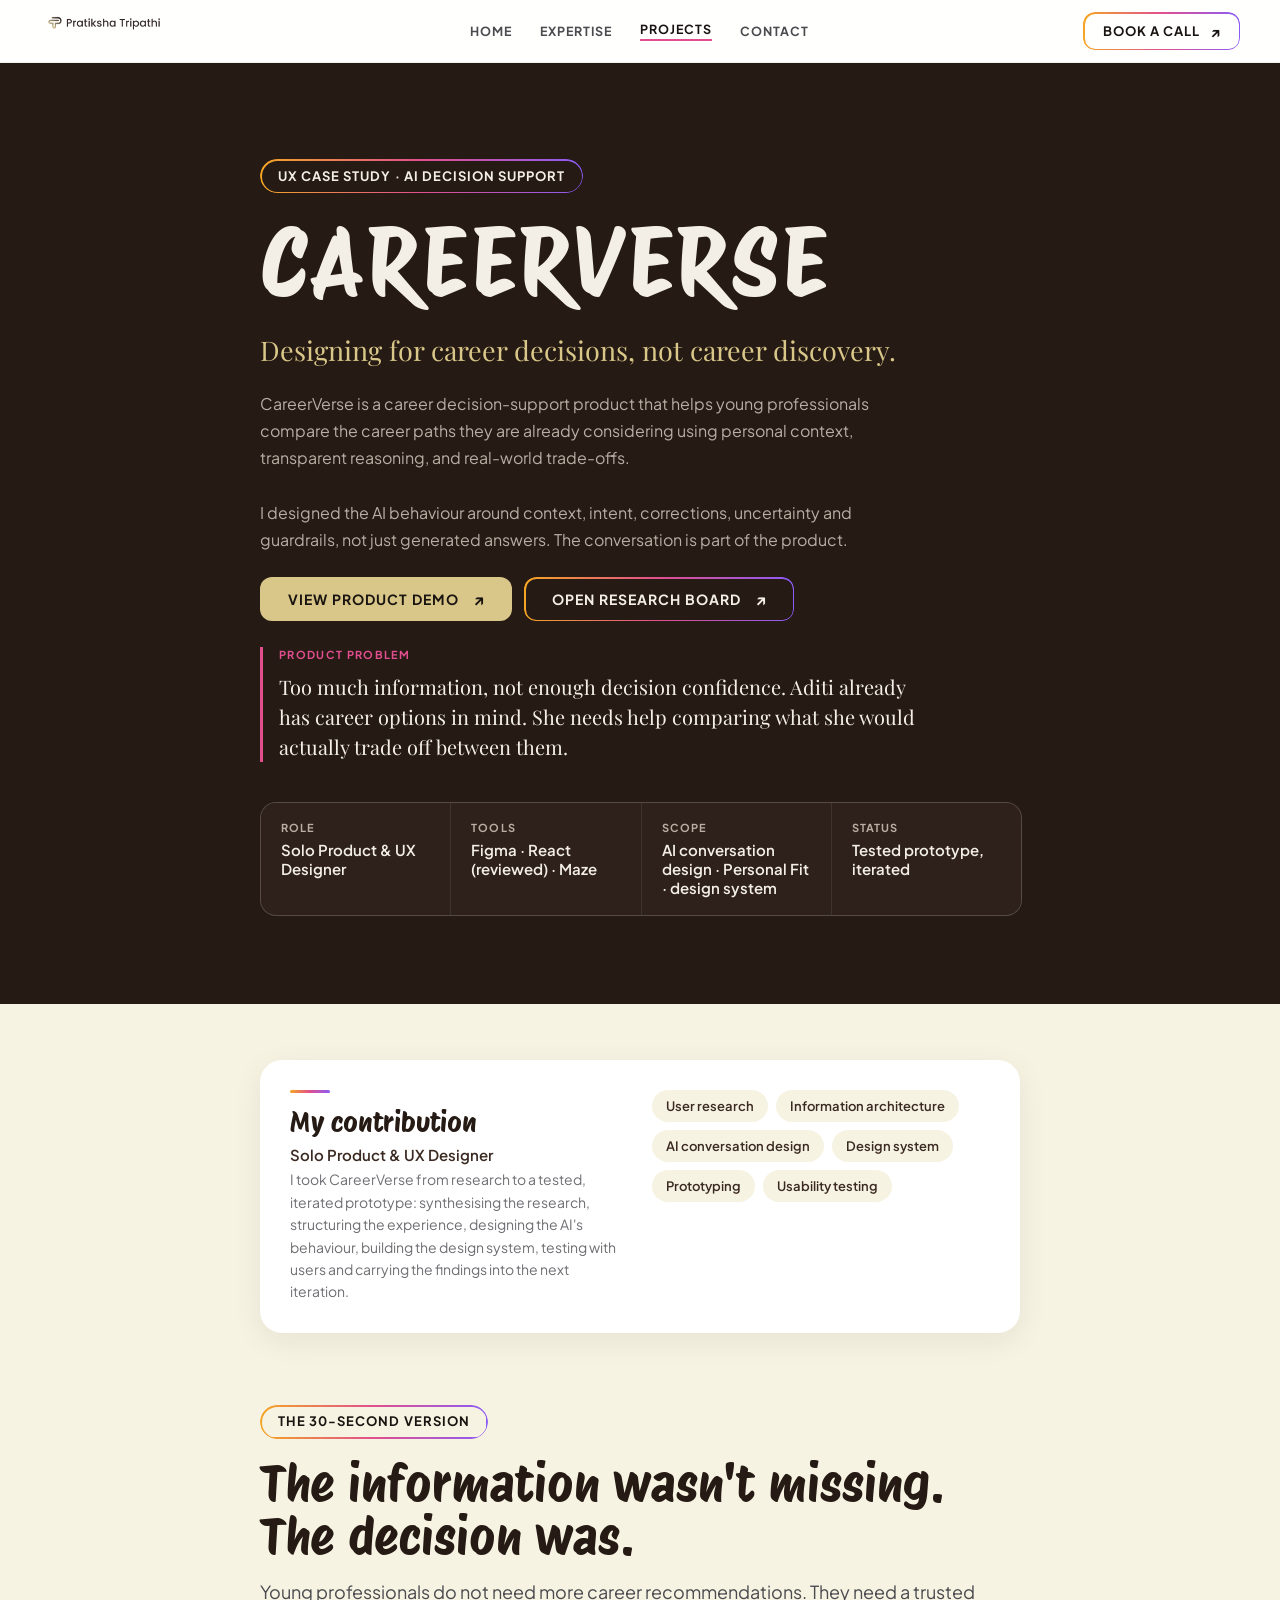
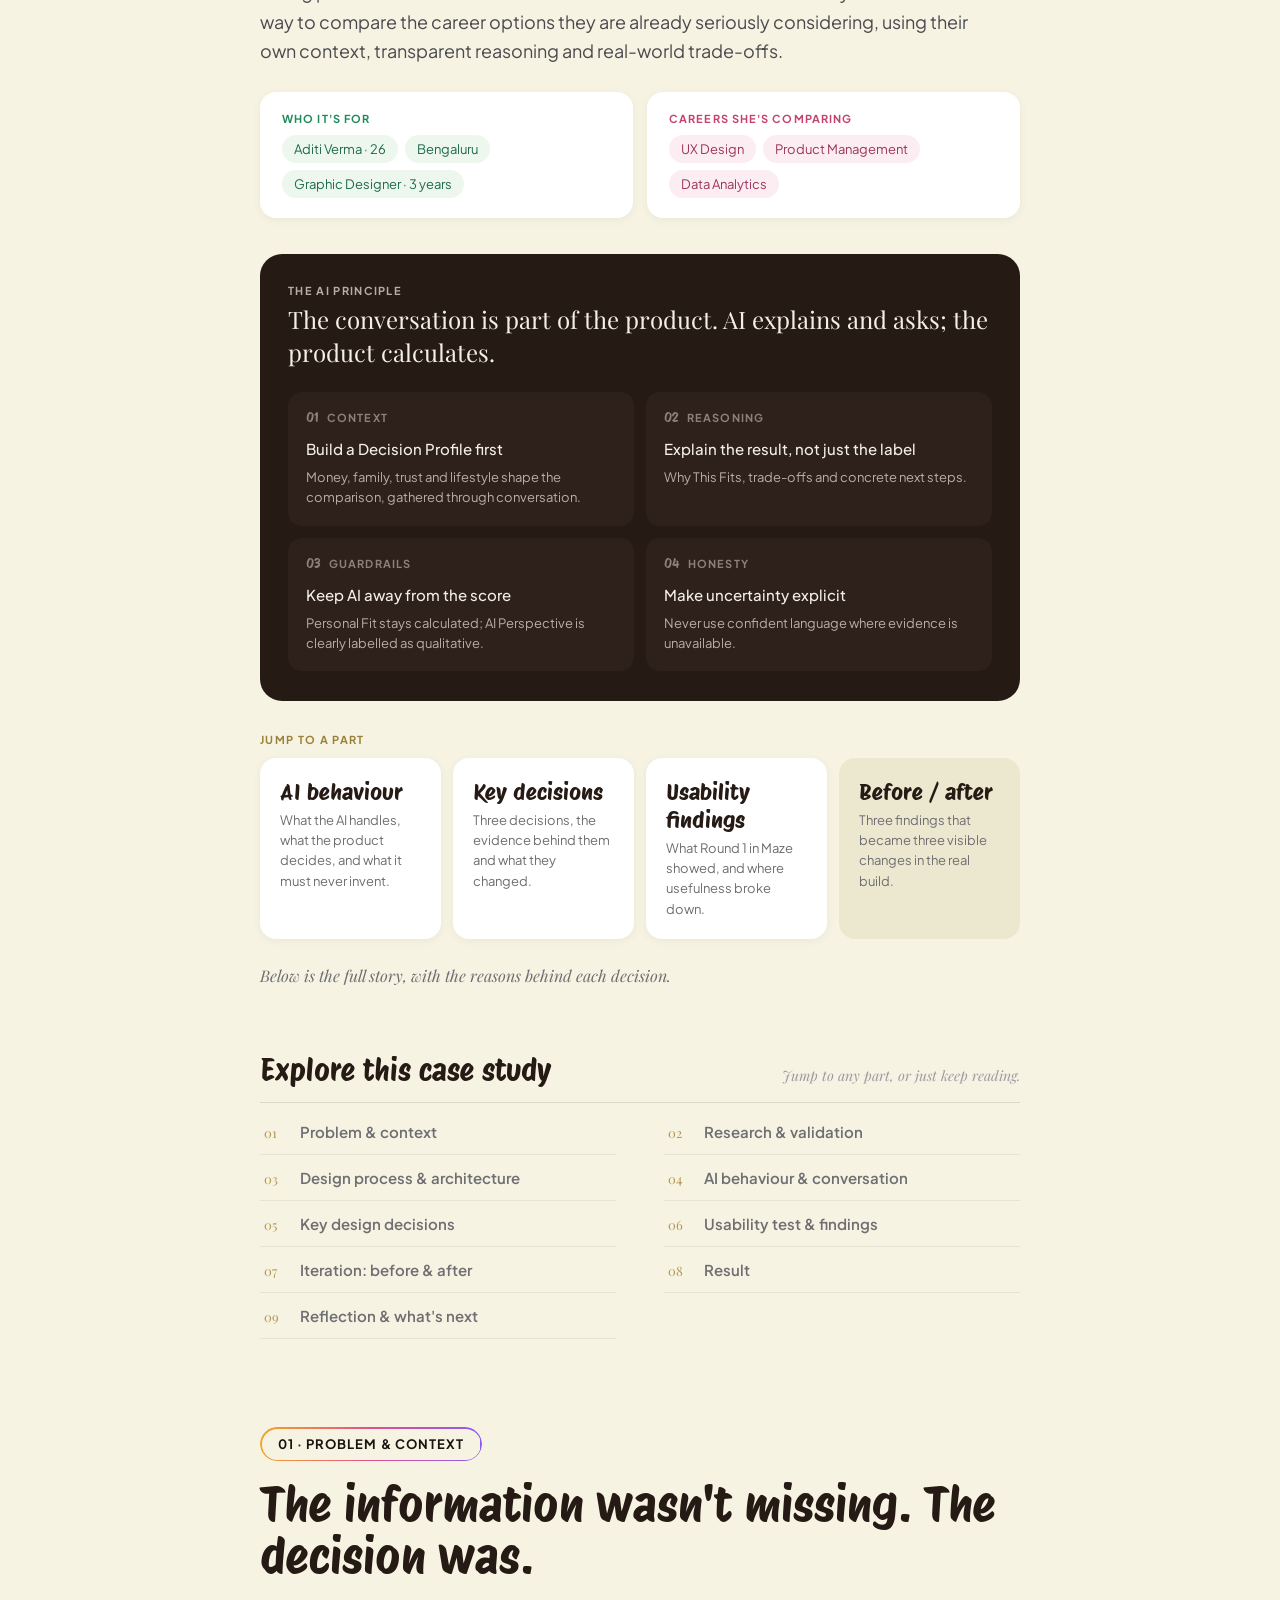
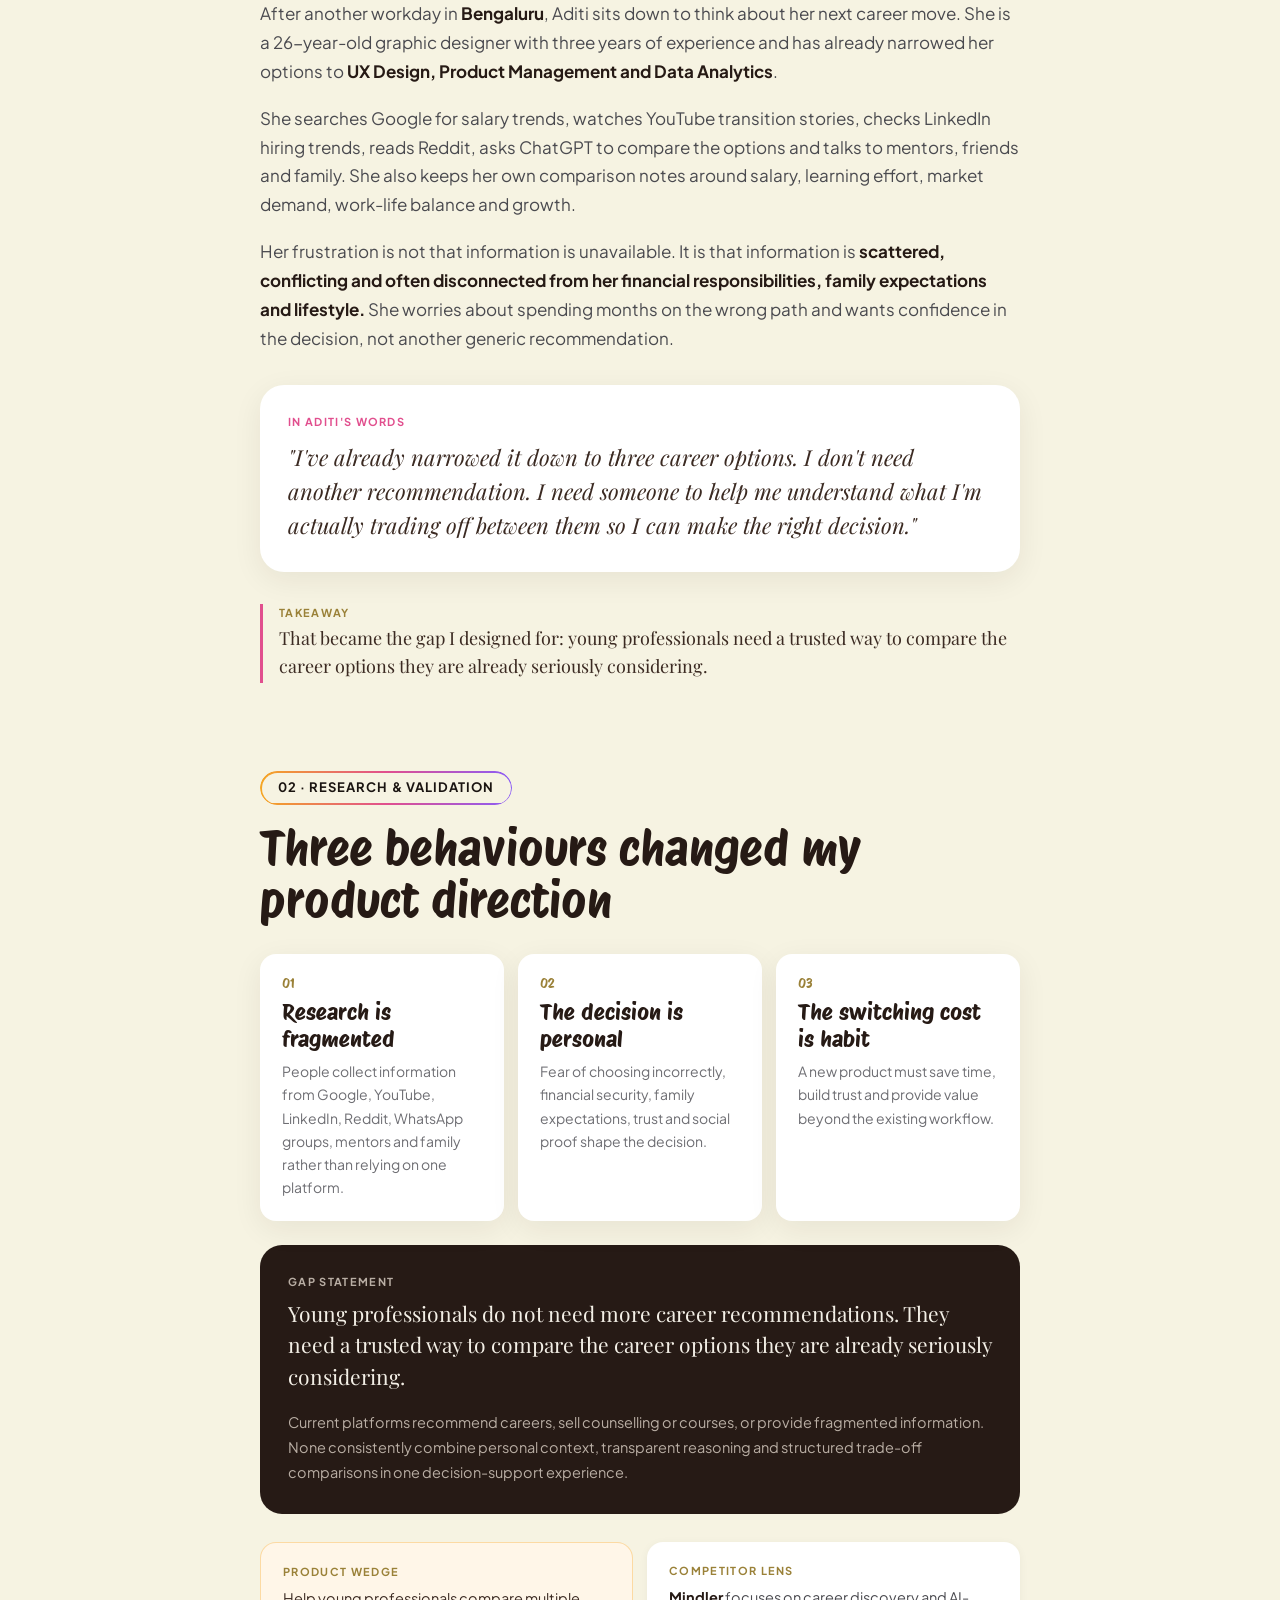
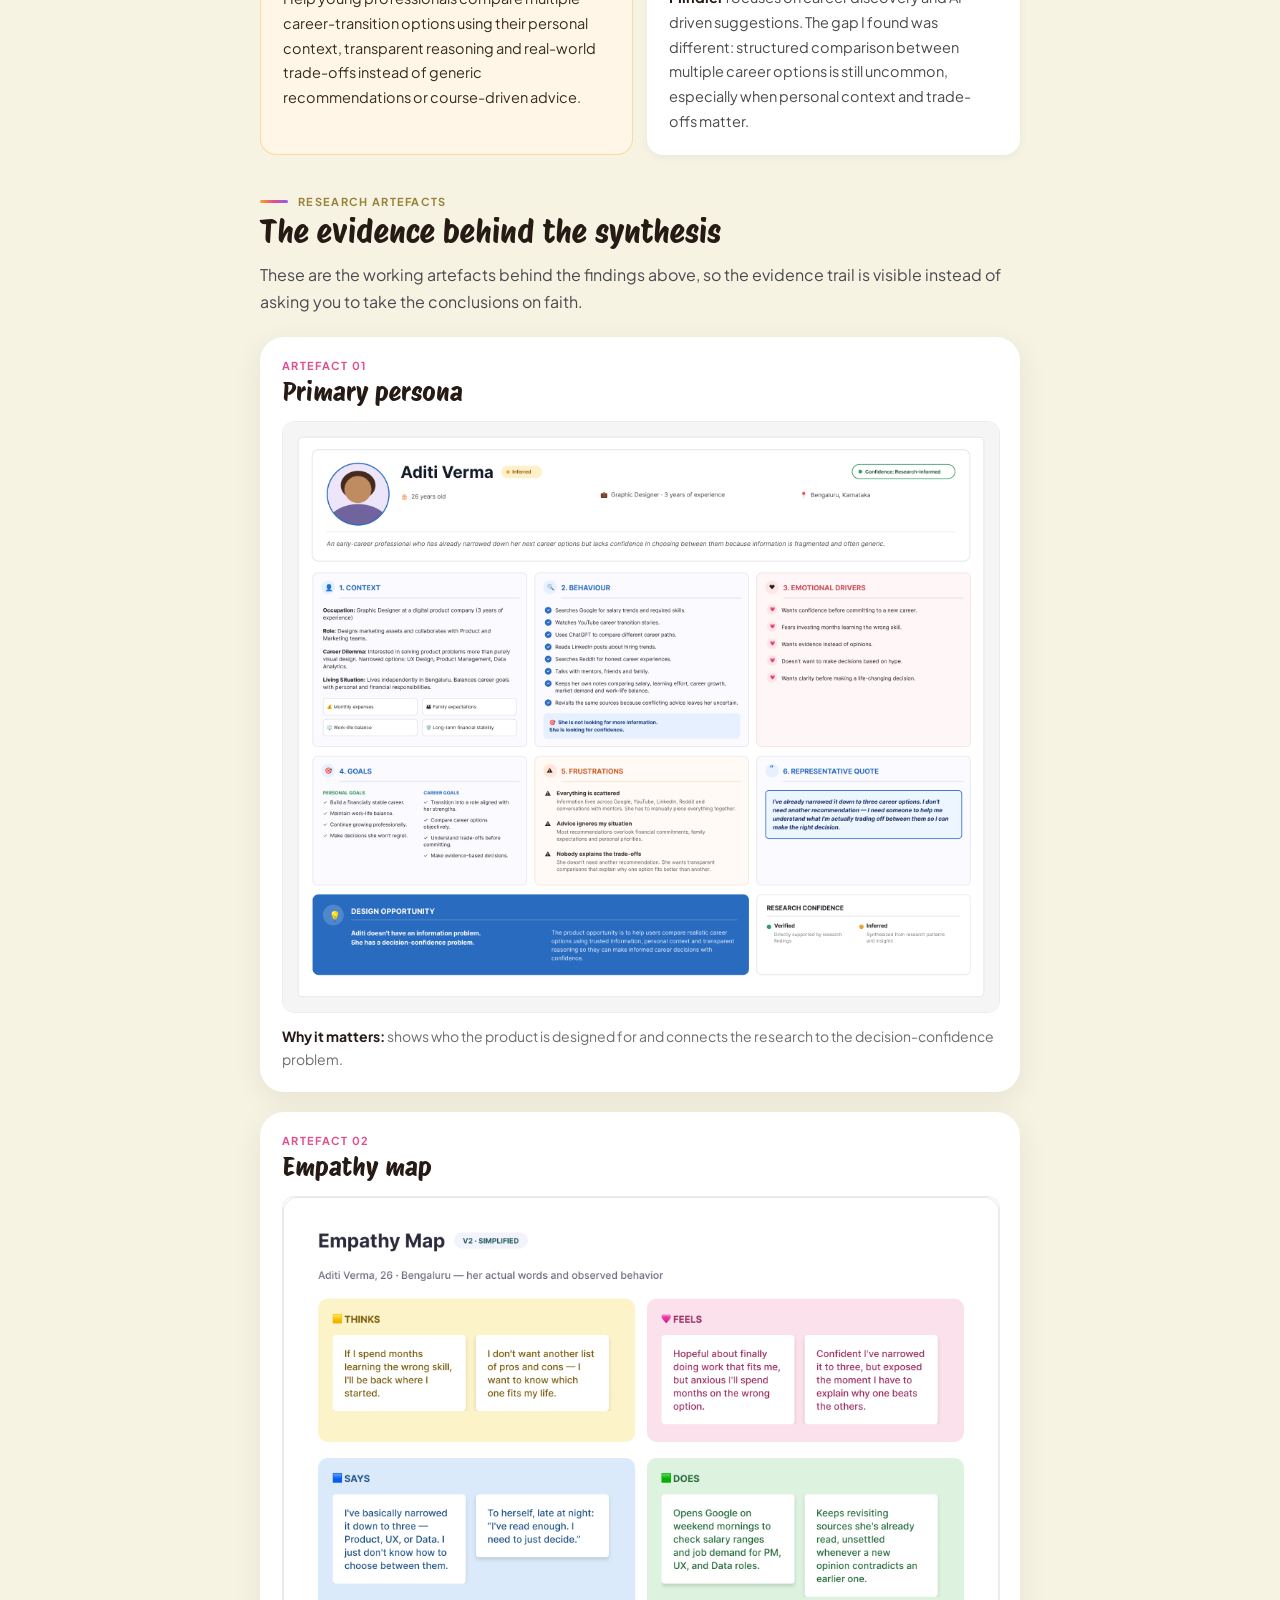
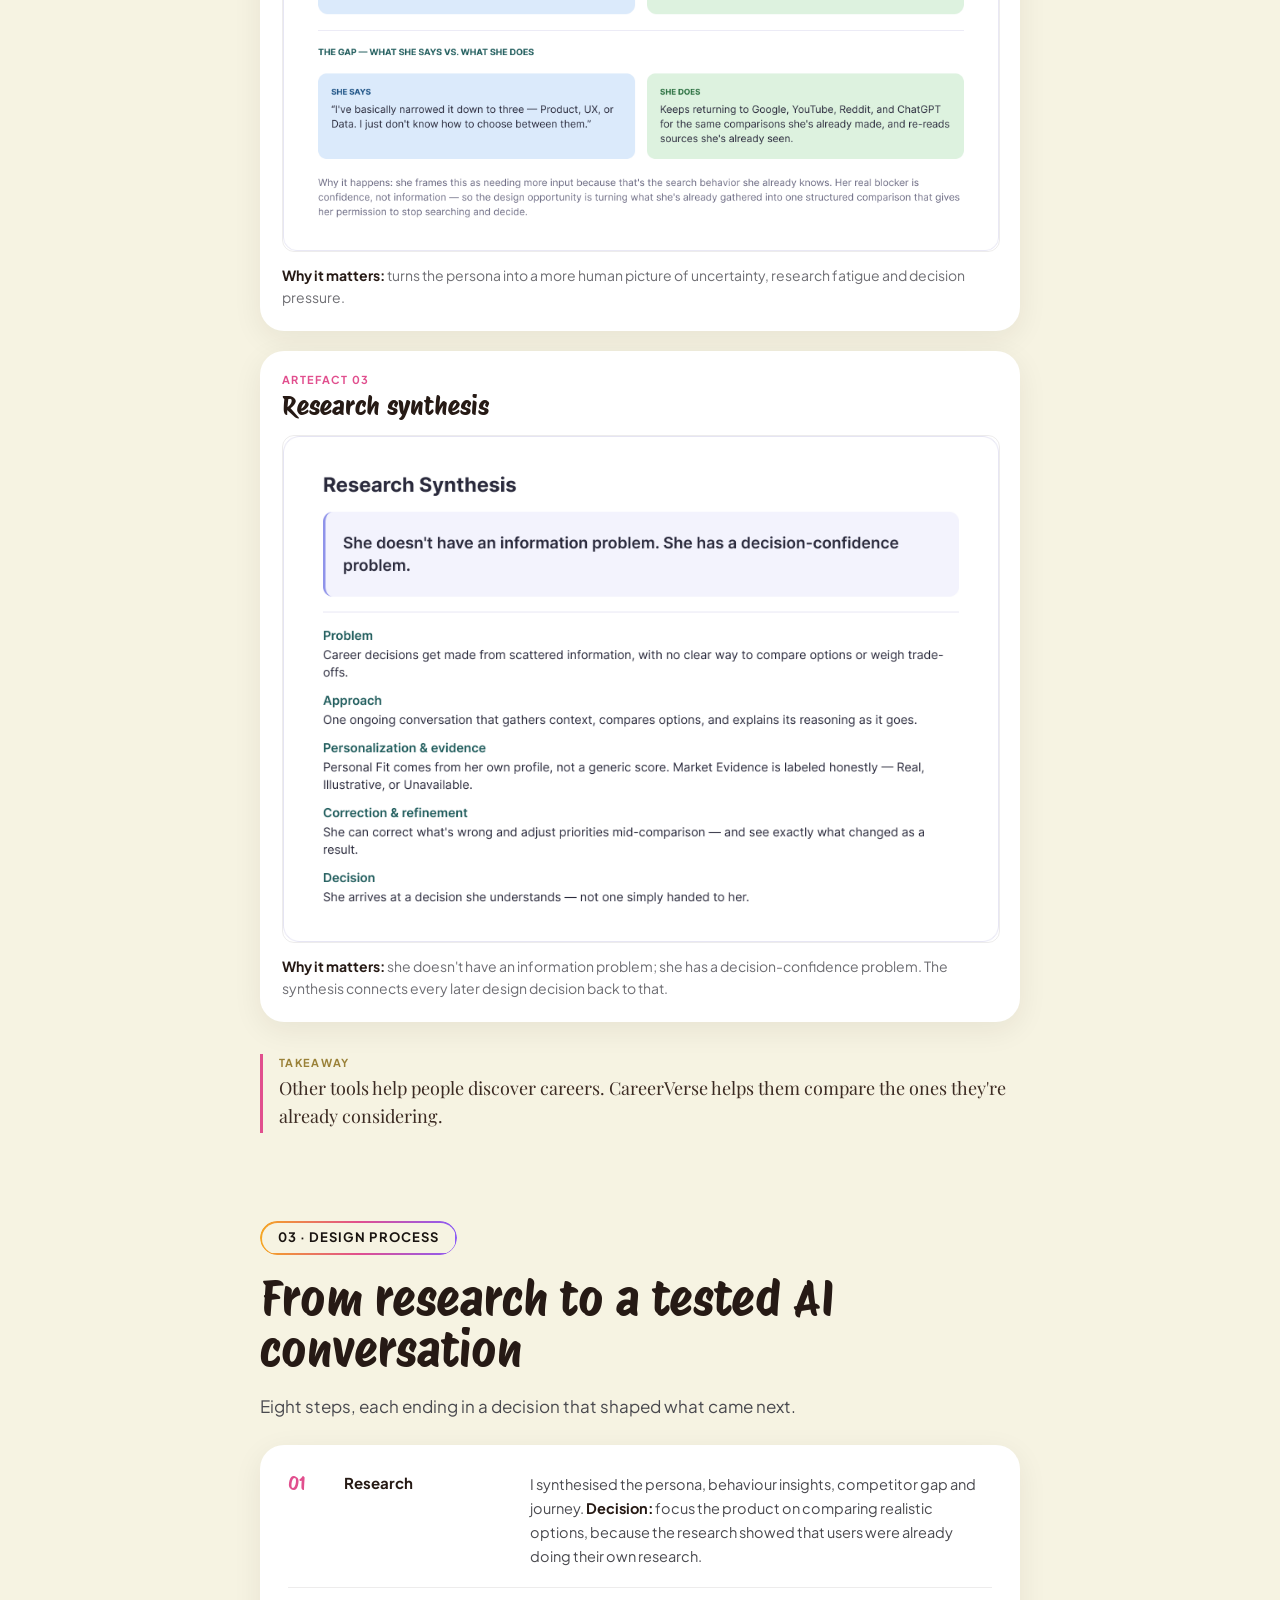
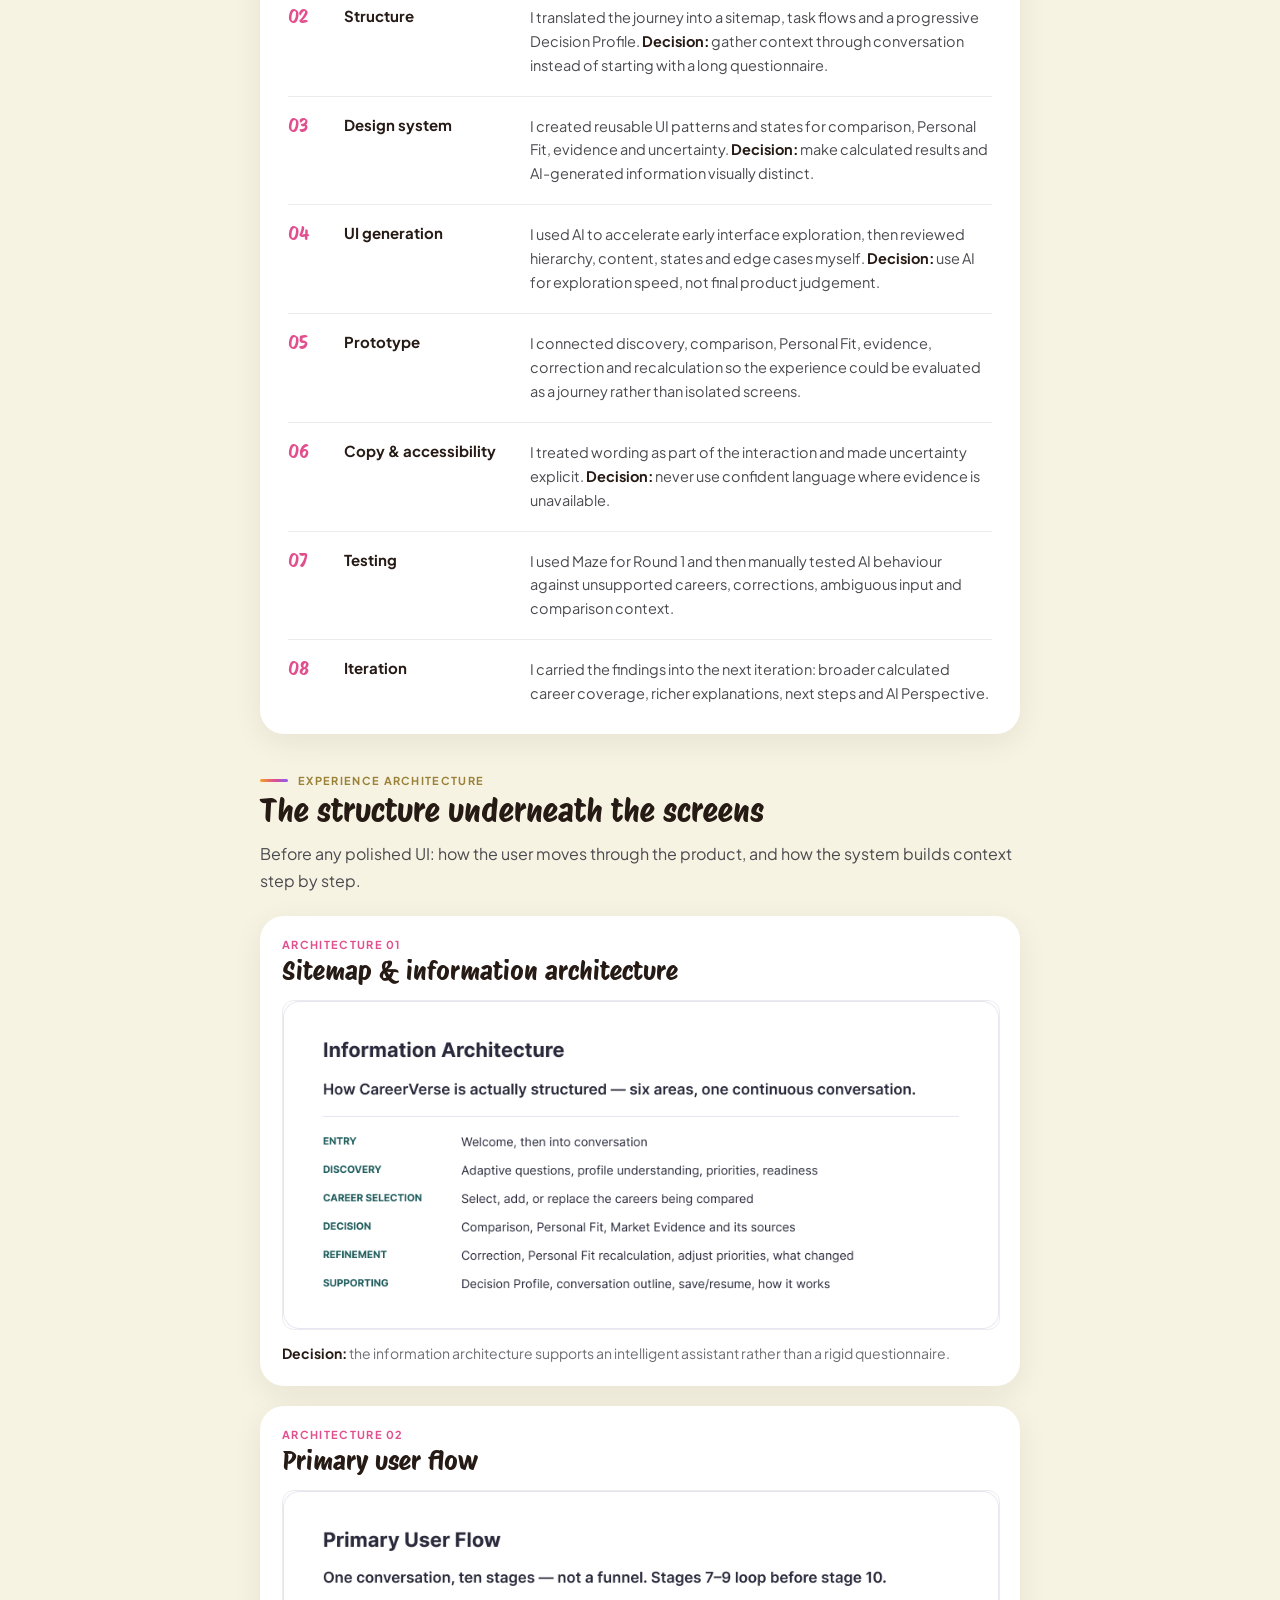
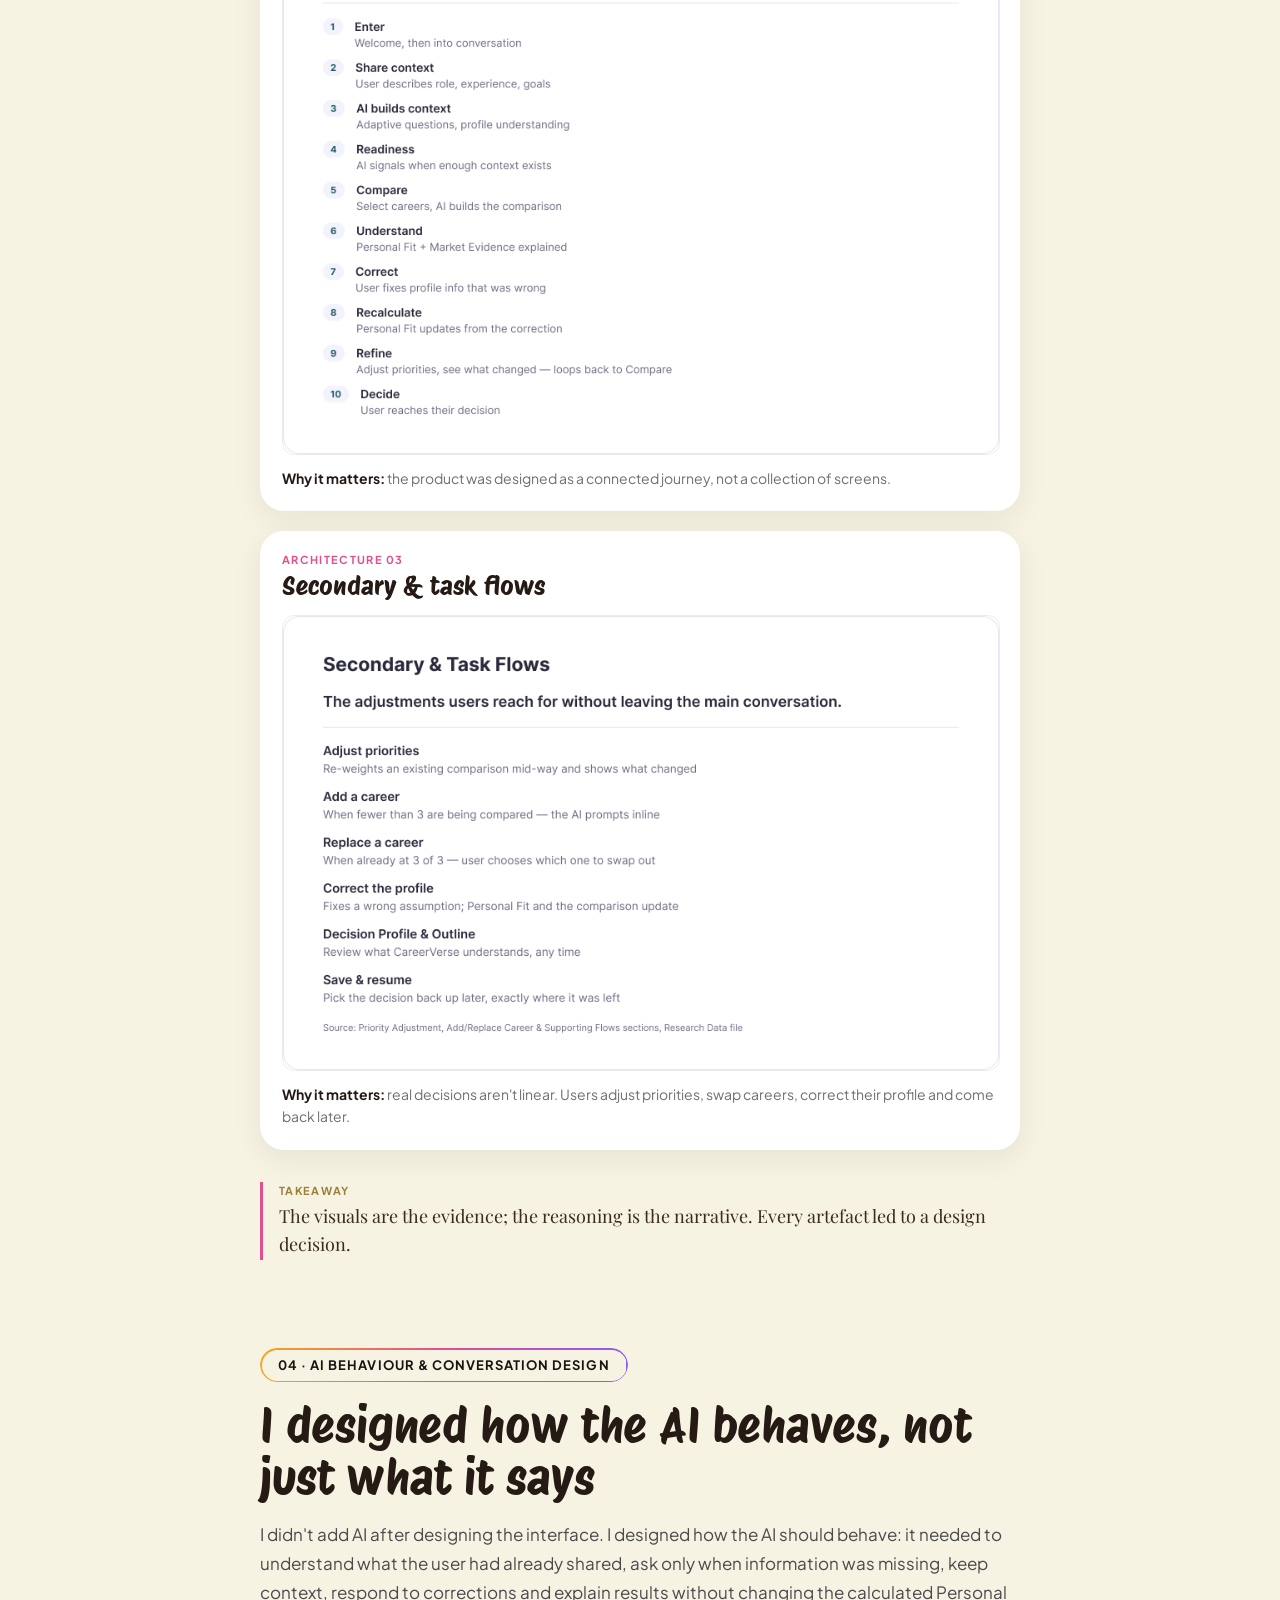
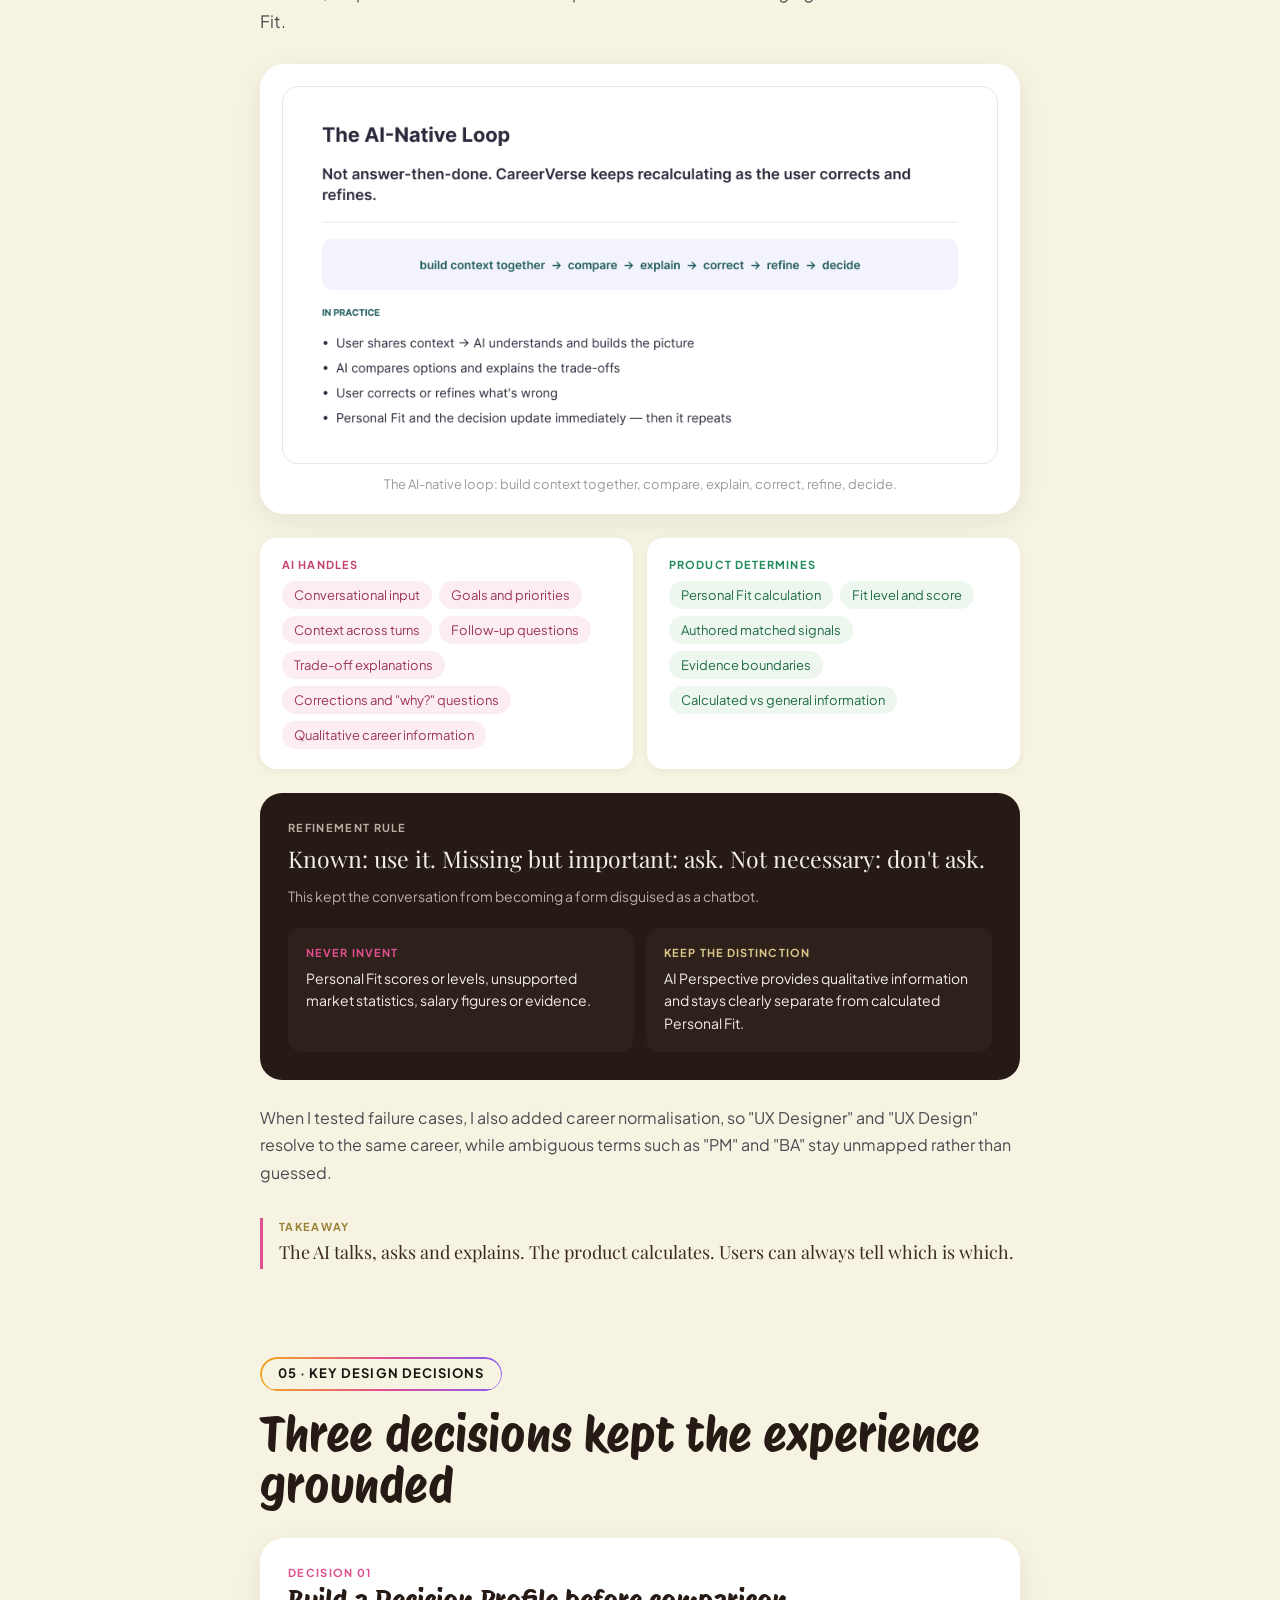
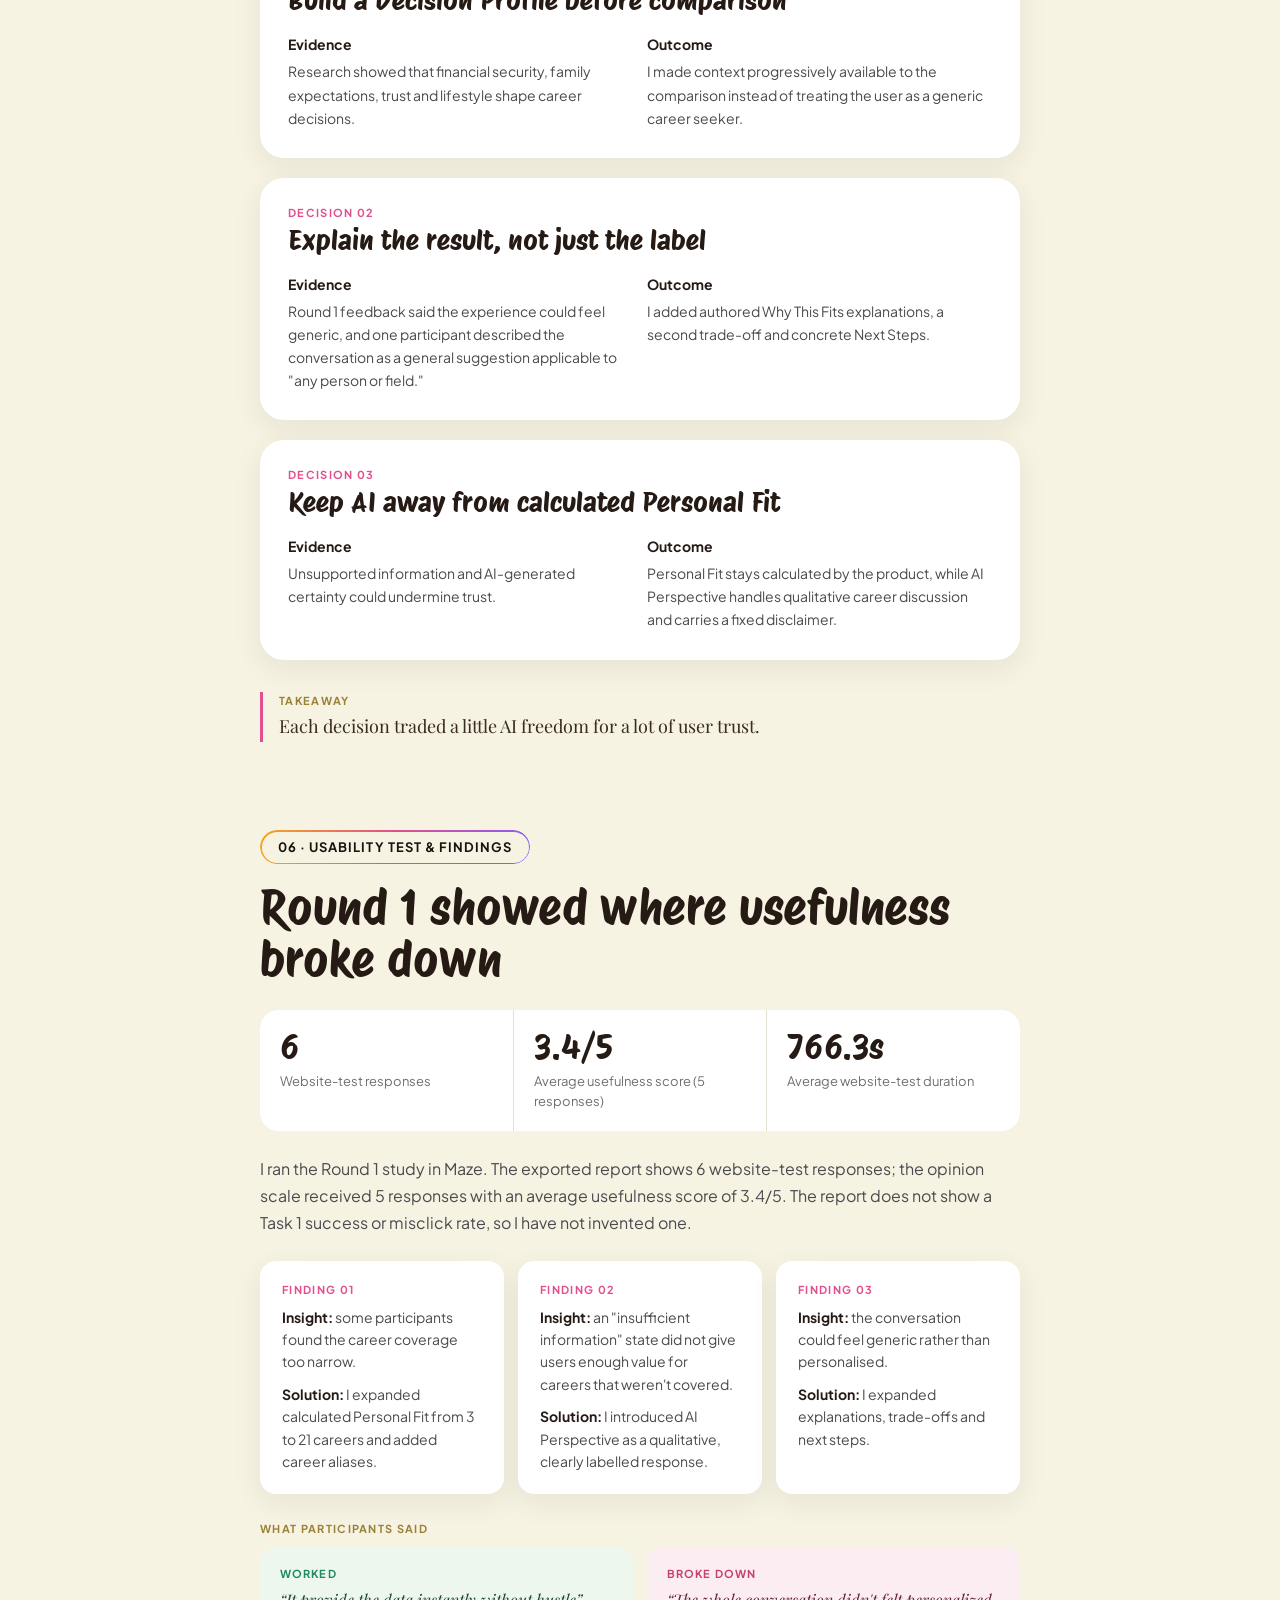
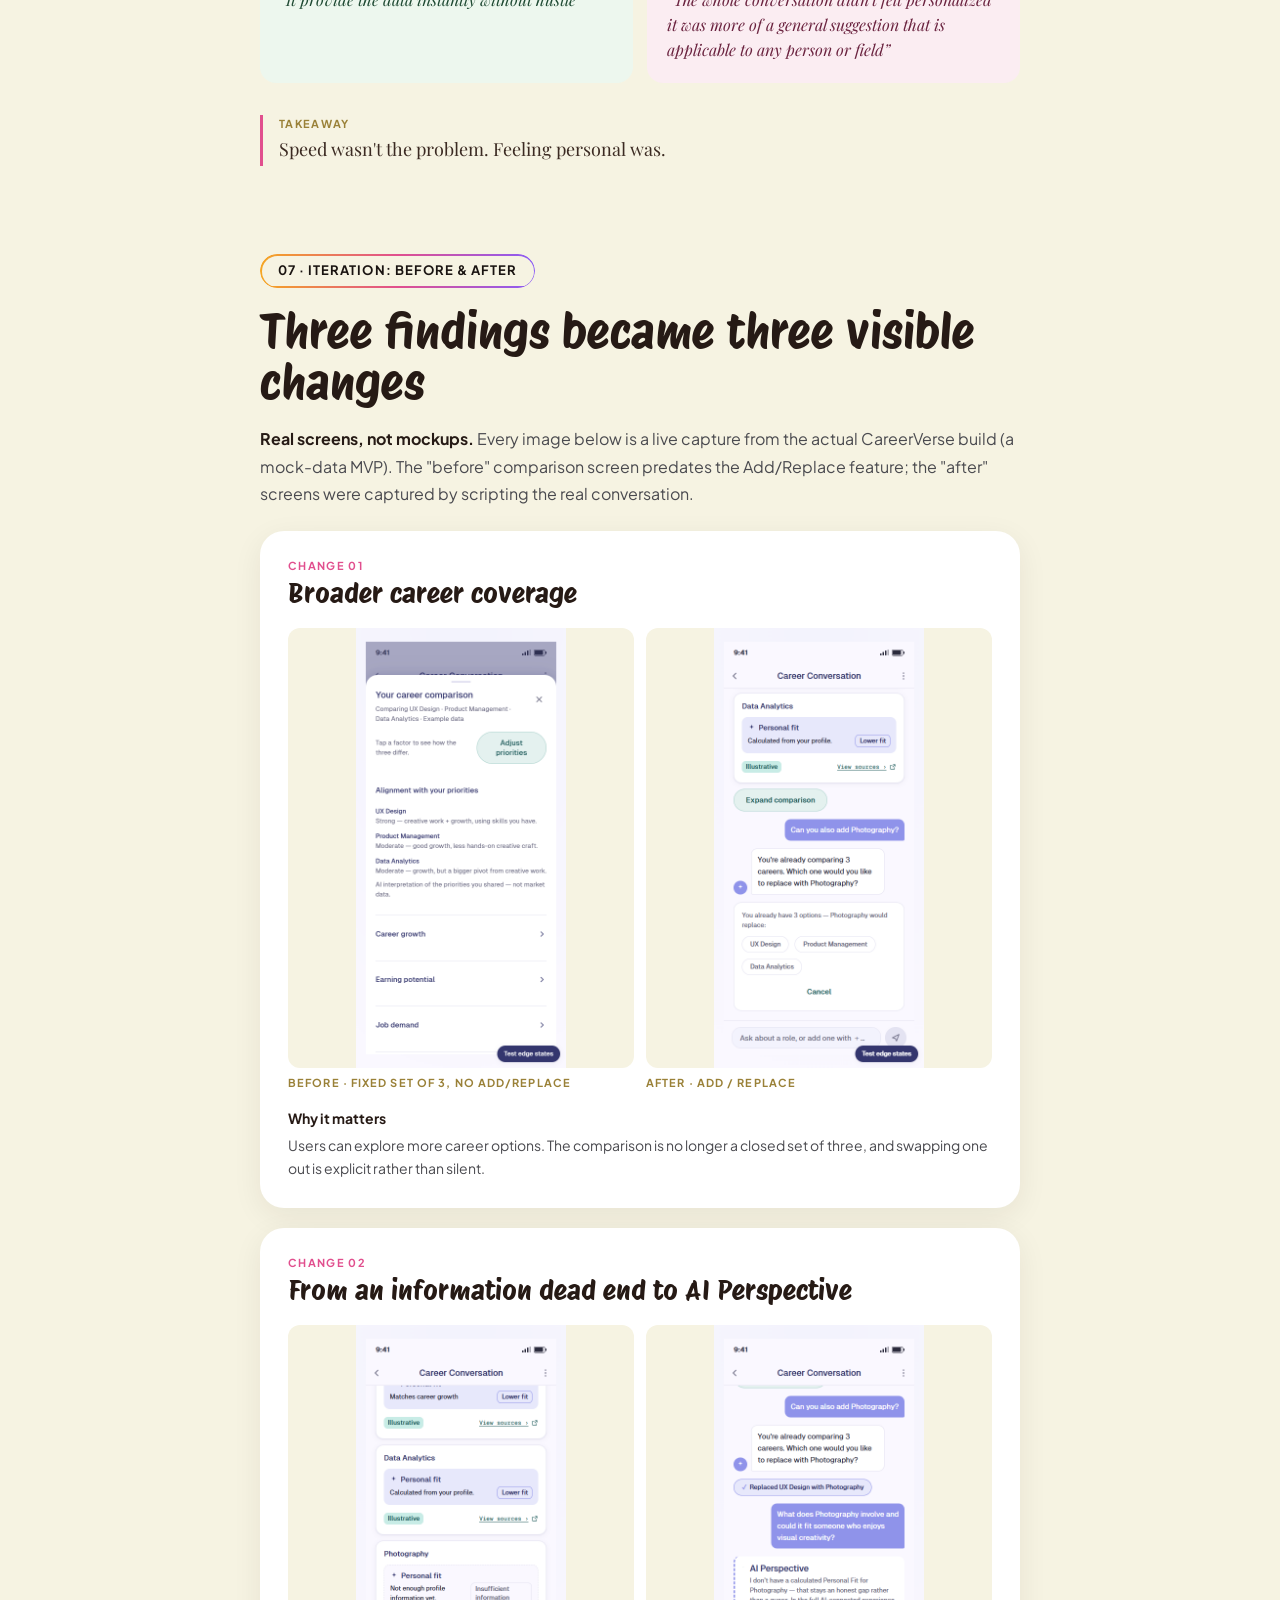
==== commit fbf77c10: "CareerVerse: add product demo and research board buttons Co-Authored-By: Claude Opus 5.5 <noreply@an" ====
--- a/careerverse.html
+++ b/careerverse.html
@@ -212,6 +212,10 @@
     <h1 style="margin:0;font-family:'Protest Riot',sans-serif;font-weight:300;font-size:clamp(52px,9vw,96px);line-height:1.02;color:#F3EFE6;letter-spacing:0.01em">CAREERVERSE</h1>
     <p style="margin:0;font-family:'Playfair Display',Georgia,serif;font-size:clamp(20px,3vw,27px);line-height:1.45;color:#D8C788;max-width:640px">Designing for career decisions, not career discovery.</p>
     <p style="margin:0;font-family:'Plus Jakarta Sans',sans-serif;font-size:16px;line-height:1.7;color:#B9AEA4;max-width:620px">CareerVerse is a career decision-support product that helps young professionals compare the career paths they are already considering using personal context, transparent reasoning, and real-world trade-offs.<br><br>I designed the AI behaviour around context, intent, corrections, uncertainty and guardrails, not just generated answers. The conversation is part of the product.</p>
+    <div style="display:flex;gap:12px;flex-wrap:wrap;align-items:center;margin-top:4px">
+      <x-import component-from-global-scope="PratikshaTripathiDesignSystem_4e2eff.Button" variant="gold" arrow href="https://drive.google.com/file/d/1G8MrYCfHi90JQHROWPPP5nrhZwVK3D5A/view?usp=sharing" target="_blank" rel="noopener" hint-size="auto,44px">View product demo</x-import>
+      <x-import component-from-global-scope="PratikshaTripathiDesignSystem_4e2eff.Button" variant="outline" arrow href="https://www.figma.com/board/9doyYtIm3OTsoz4aU0d2f6/CareerVersus-Research-data?node-id=0-1&amp;t=nSU95mYvtItL4sZk-1" target="_blank" rel="noopener" style="color:#F3EFE6" hint-size="auto,44px">Open research board</x-import>
+    </div>
     <p style="margin:6px 0 0;font-family:'Playfair Display',Georgia,serif;font-size:clamp(17px,2.2vw,20px);line-height:1.5;color:#F3EFE6;max-width:640px;border-left:3px solid #E14F8E;padding-left:16px"><span style="display:block;font-family:'Plus Jakarta Sans',sans-serif;font-size:11px;font-weight:700;letter-spacing:0.12em;text-transform:uppercase;color:#E14F8E;margin-bottom:8px">Product problem</span>Too much information, not enough decision confidence. Aditi already has career options in mind. She needs help comparing what she would actually trade off between them.</p>
     <div style="display:grid;grid-template-columns:repeat(auto-fit,minmax(180px,1fr));gap:1px;background:rgba(243,239,230,0.12);border:1px solid rgba(243,239,230,0.12);border-radius:16px;overflow:hidden;width:100%;margin-top:20px">
       <div style="background:#2E211B;padding:18px 20px"><div style="font-family:'Plus Jakarta Sans';font-size:11px;font-weight:700;letter-spacing:0.1em;text-transform:uppercase;color:#B9AEA4;margin-bottom:6px">Role</div><div style="font-family:'Plus Jakarta Sans';font-size:15px;font-weight:600;color:#F3EFE6">Solo Product &amp; UX Designer</div></div>
@@ -675,8 +679,7 @@
     </div>
     <p style="margin:0 0 32px;font-family:'Plus Jakarta Sans',sans-serif;font-size:16px;line-height:1.75;color:#D6CDC2">The interface determines what users can do; conversation design determines how CareerVerse responds when they do it.</p>
     <div style="display:flex;gap:12px;flex-wrap:wrap;margin-top:32px;align-items:center">
-      <x-import component-from-global-scope="PratikshaTripathiDesignSystem_4e2eff.Button" variant="gold" arrow href="https://www.figma.com/design/rf6p67ICwnpAHVqElnPrko/Careerversus?node-id=240-1204&amp;t=ekY6bHa8UxIr4KaC-1" target="_blank" rel="noopener" hint-size="auto,44px">Open Figma prototype</x-import>
-      <x-import component-from-global-scope="PratikshaTripathiDesignSystem_4e2eff.Button" variant="outline" arrow href="https://www.figma.com/board/9doyYtIm3OTsoz4aU0d2f6/CareerVersus-Research-data?node-id=0-1&amp;t=nSU95mYvtItL4sZk-1" target="_blank" rel="noopener" style="color:#F3EFE6" hint-size="auto,44px">Open research board</x-import>
+      <x-import component-from-global-scope="PratikshaTripathiDesignSystem_4e2eff.Button" variant="gold" arrow href="https://drive.google.com/file/d/1G8MrYCfHi90JQHROWPPP5nrhZwVK3D5A/view?usp=sharing" target="_blank" rel="noopener" hint-size="auto,44px">View product demo</x-import>
       <x-import component-from-global-scope="PratikshaTripathiDesignSystem_4e2eff.Button" variant="ghost" href="#top" style="color:#F3EFE6" hint-size="auto,44px">Back to top</x-import>
     </div>
   </div>
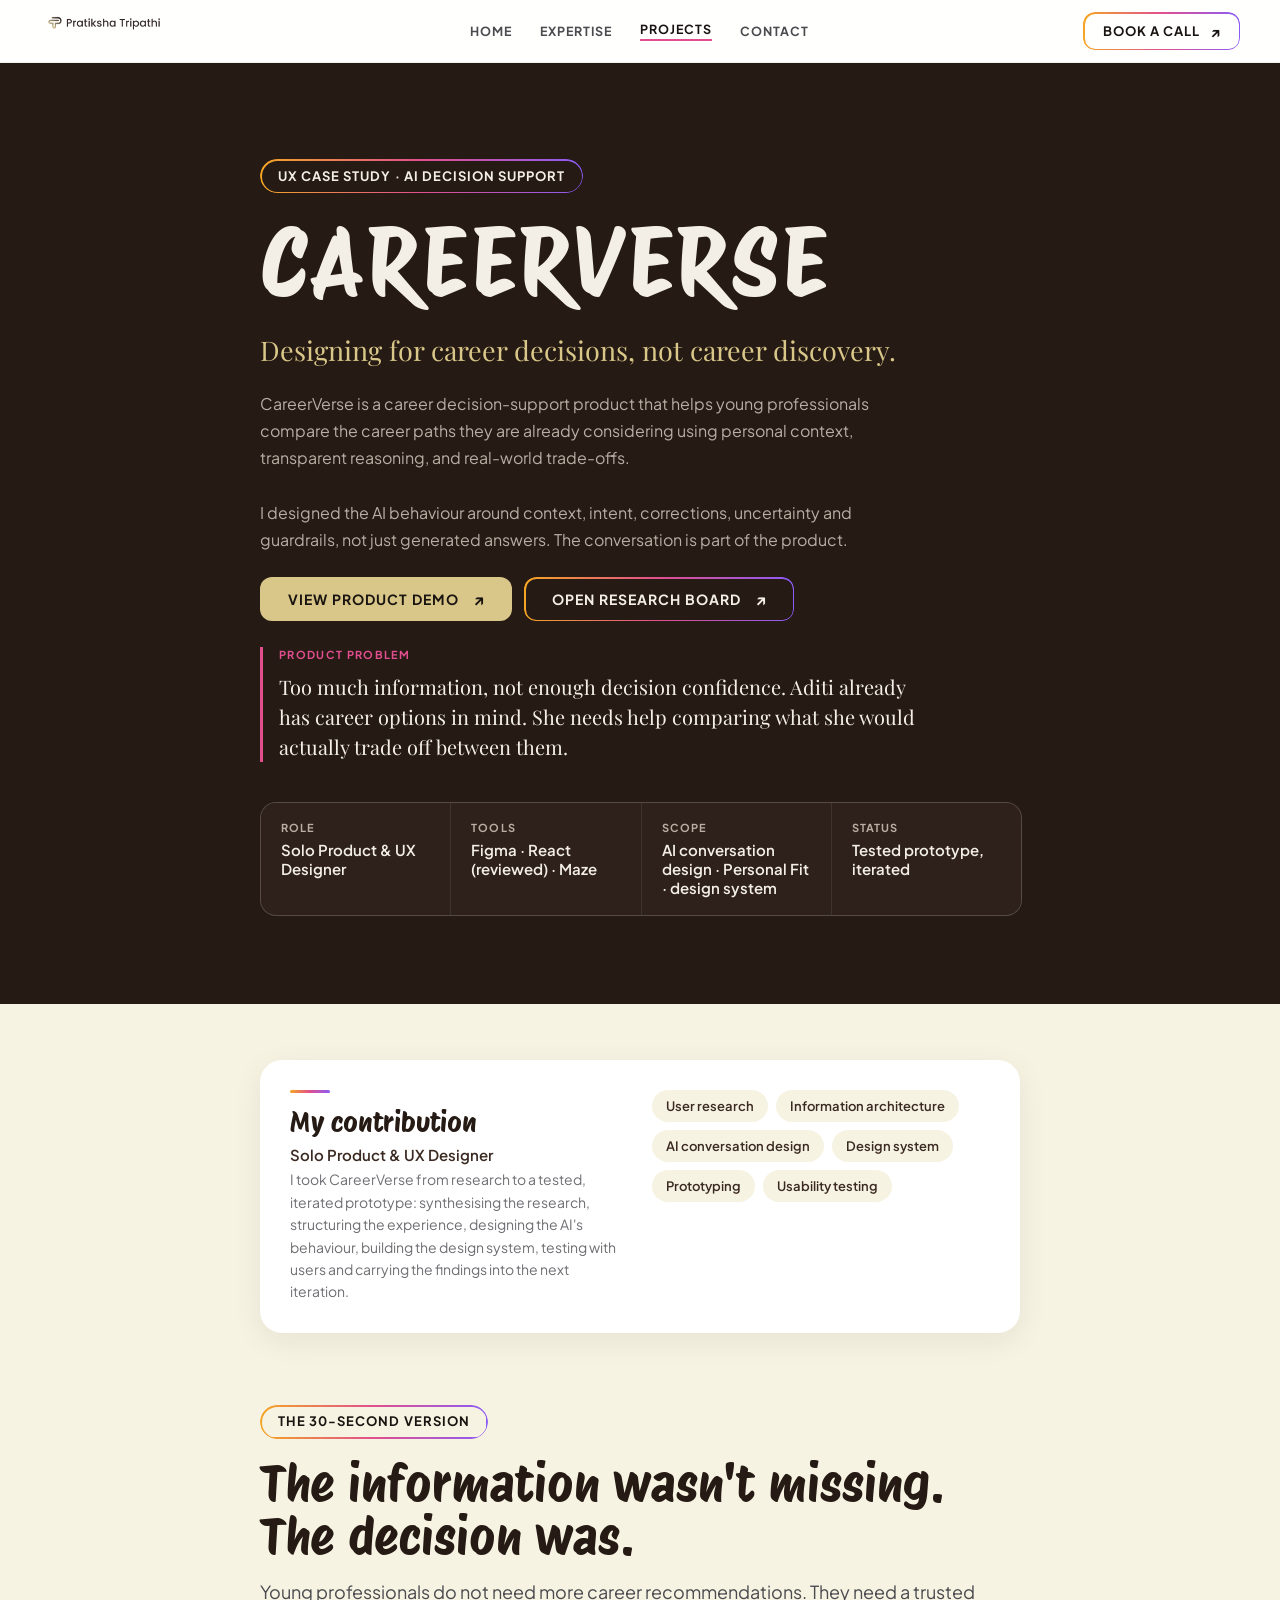
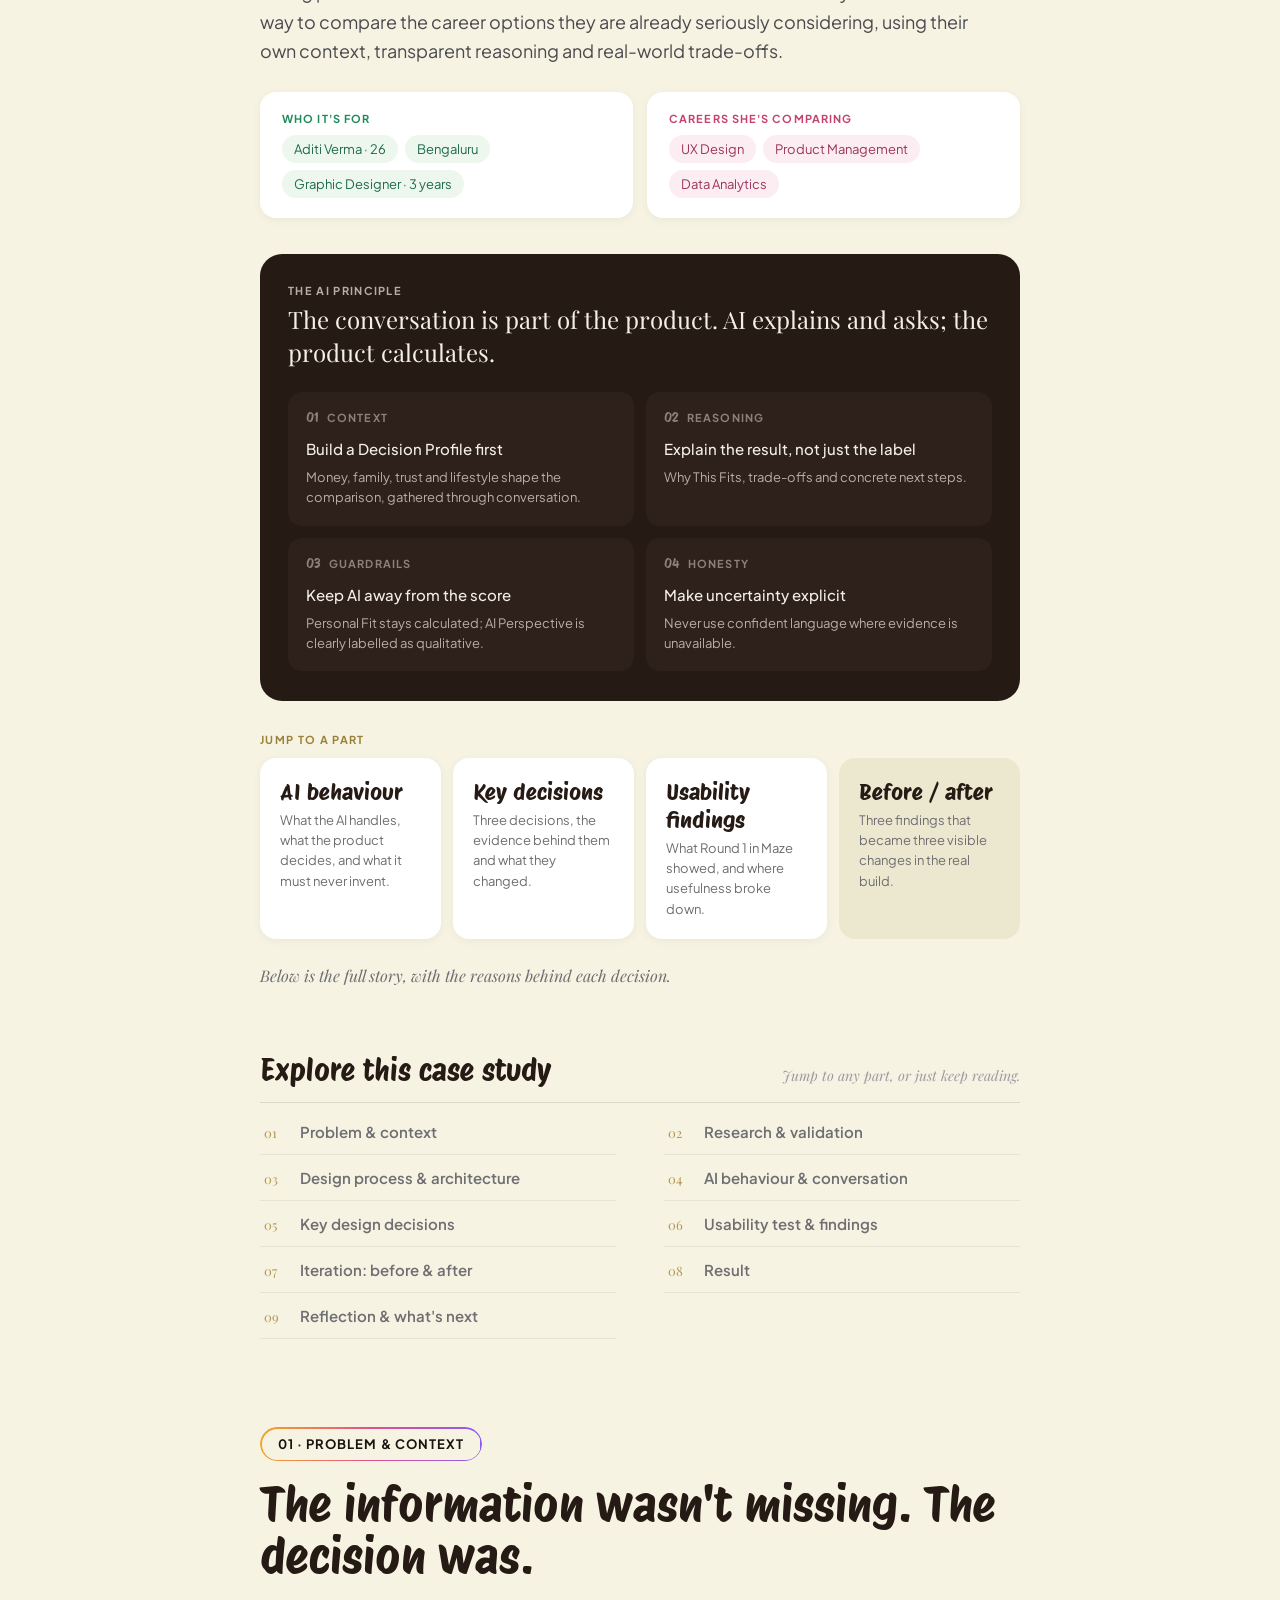
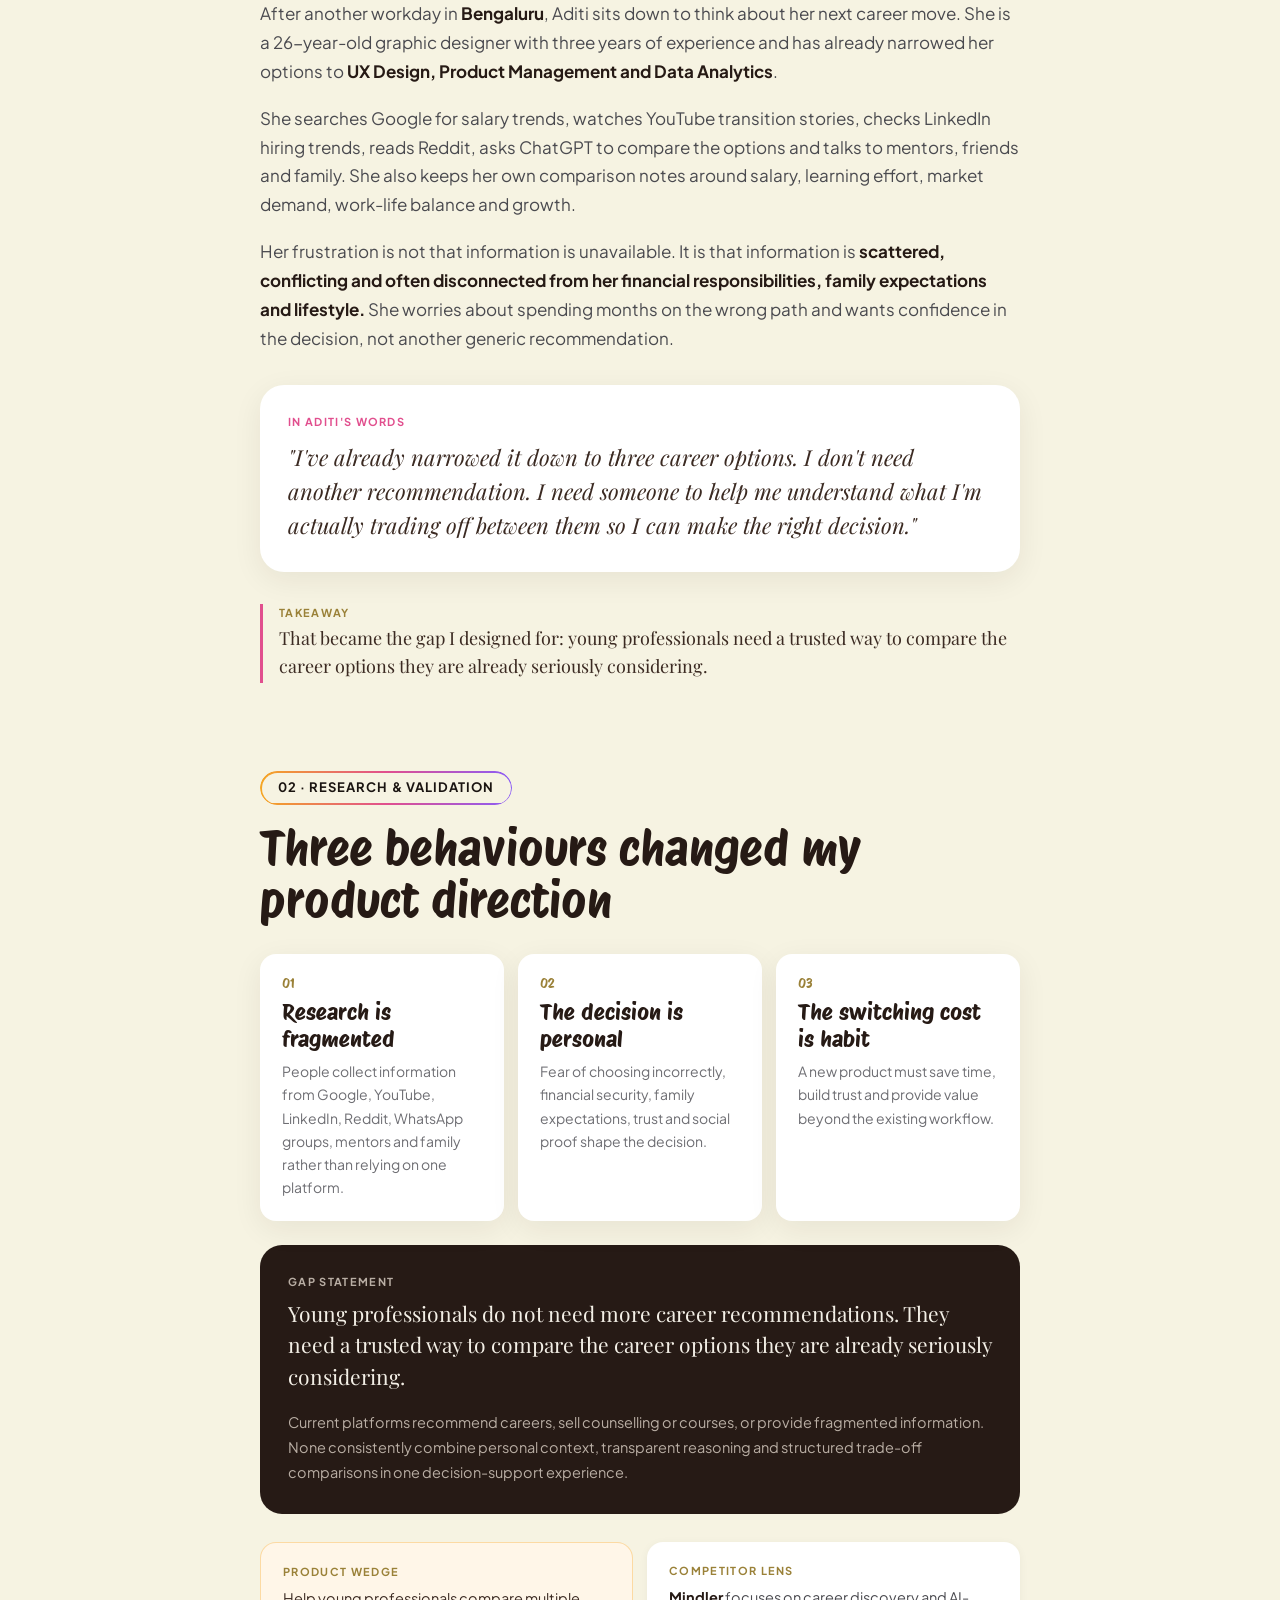
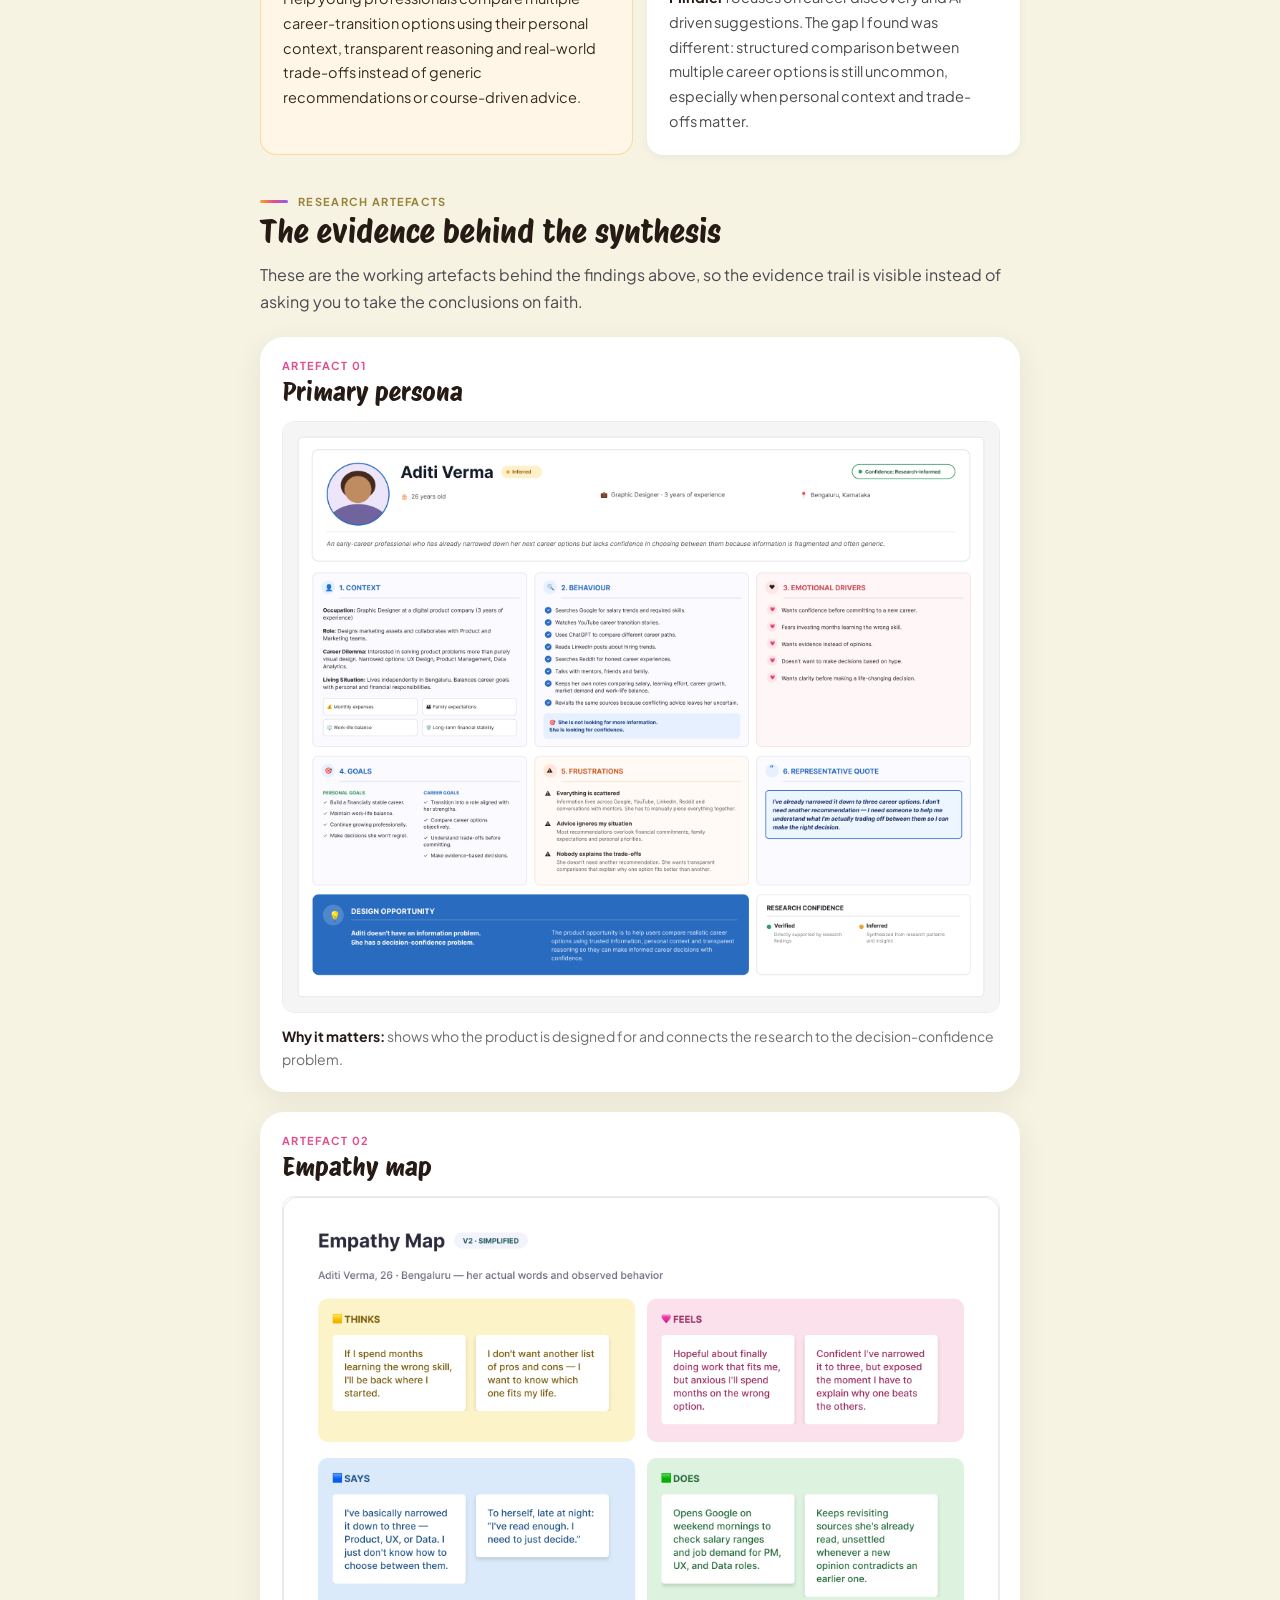
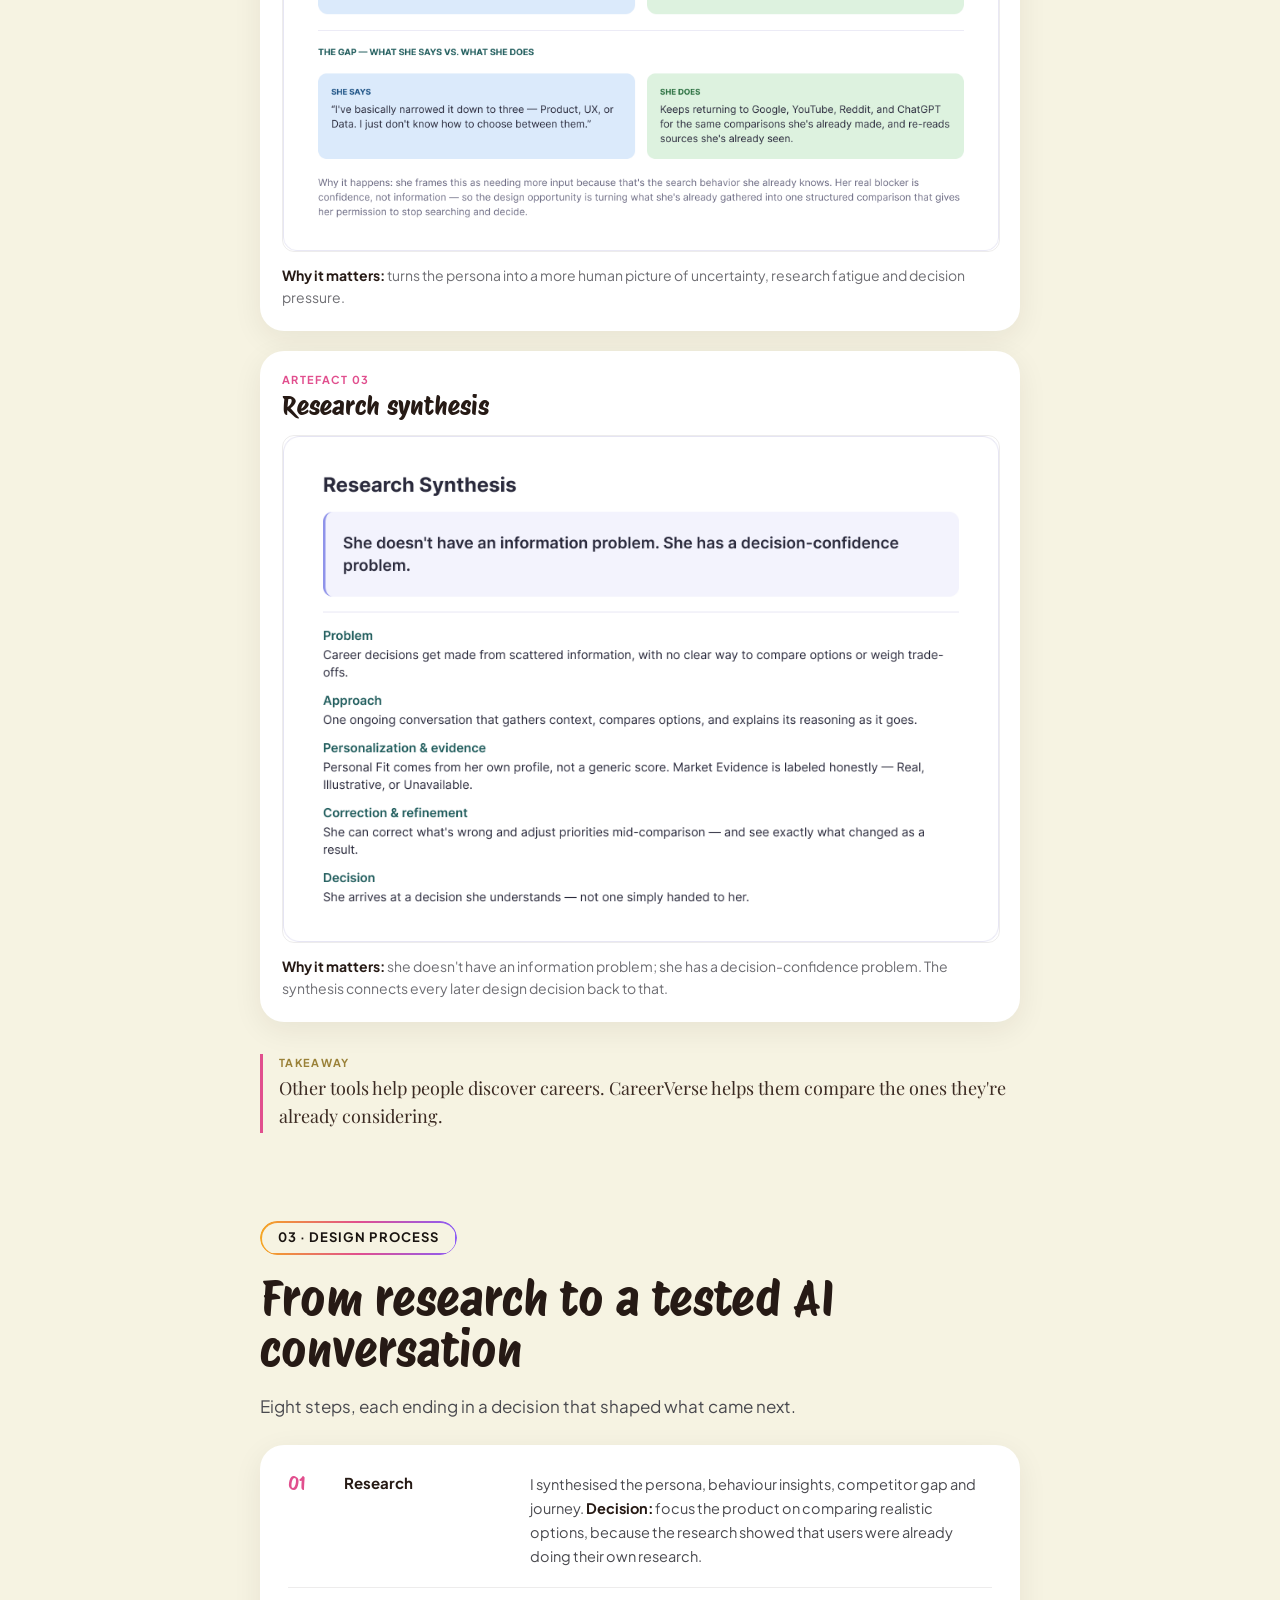
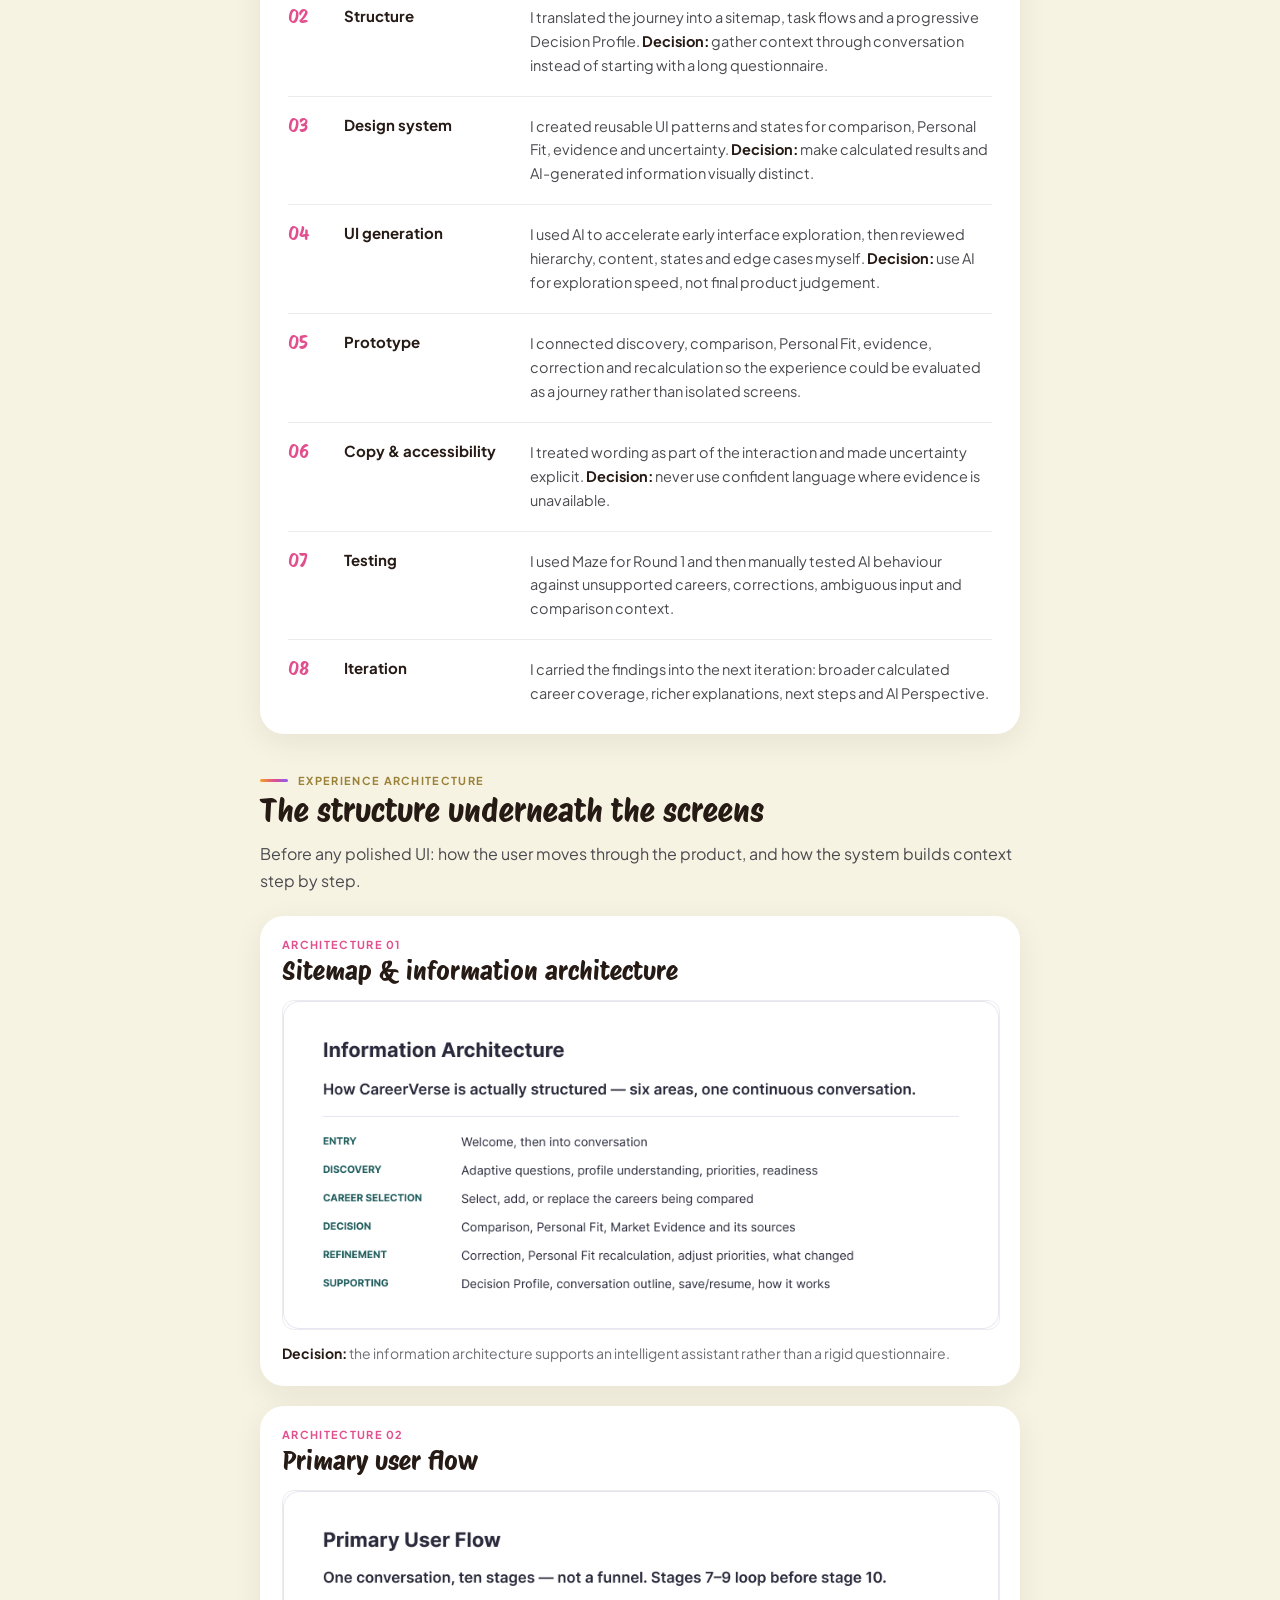
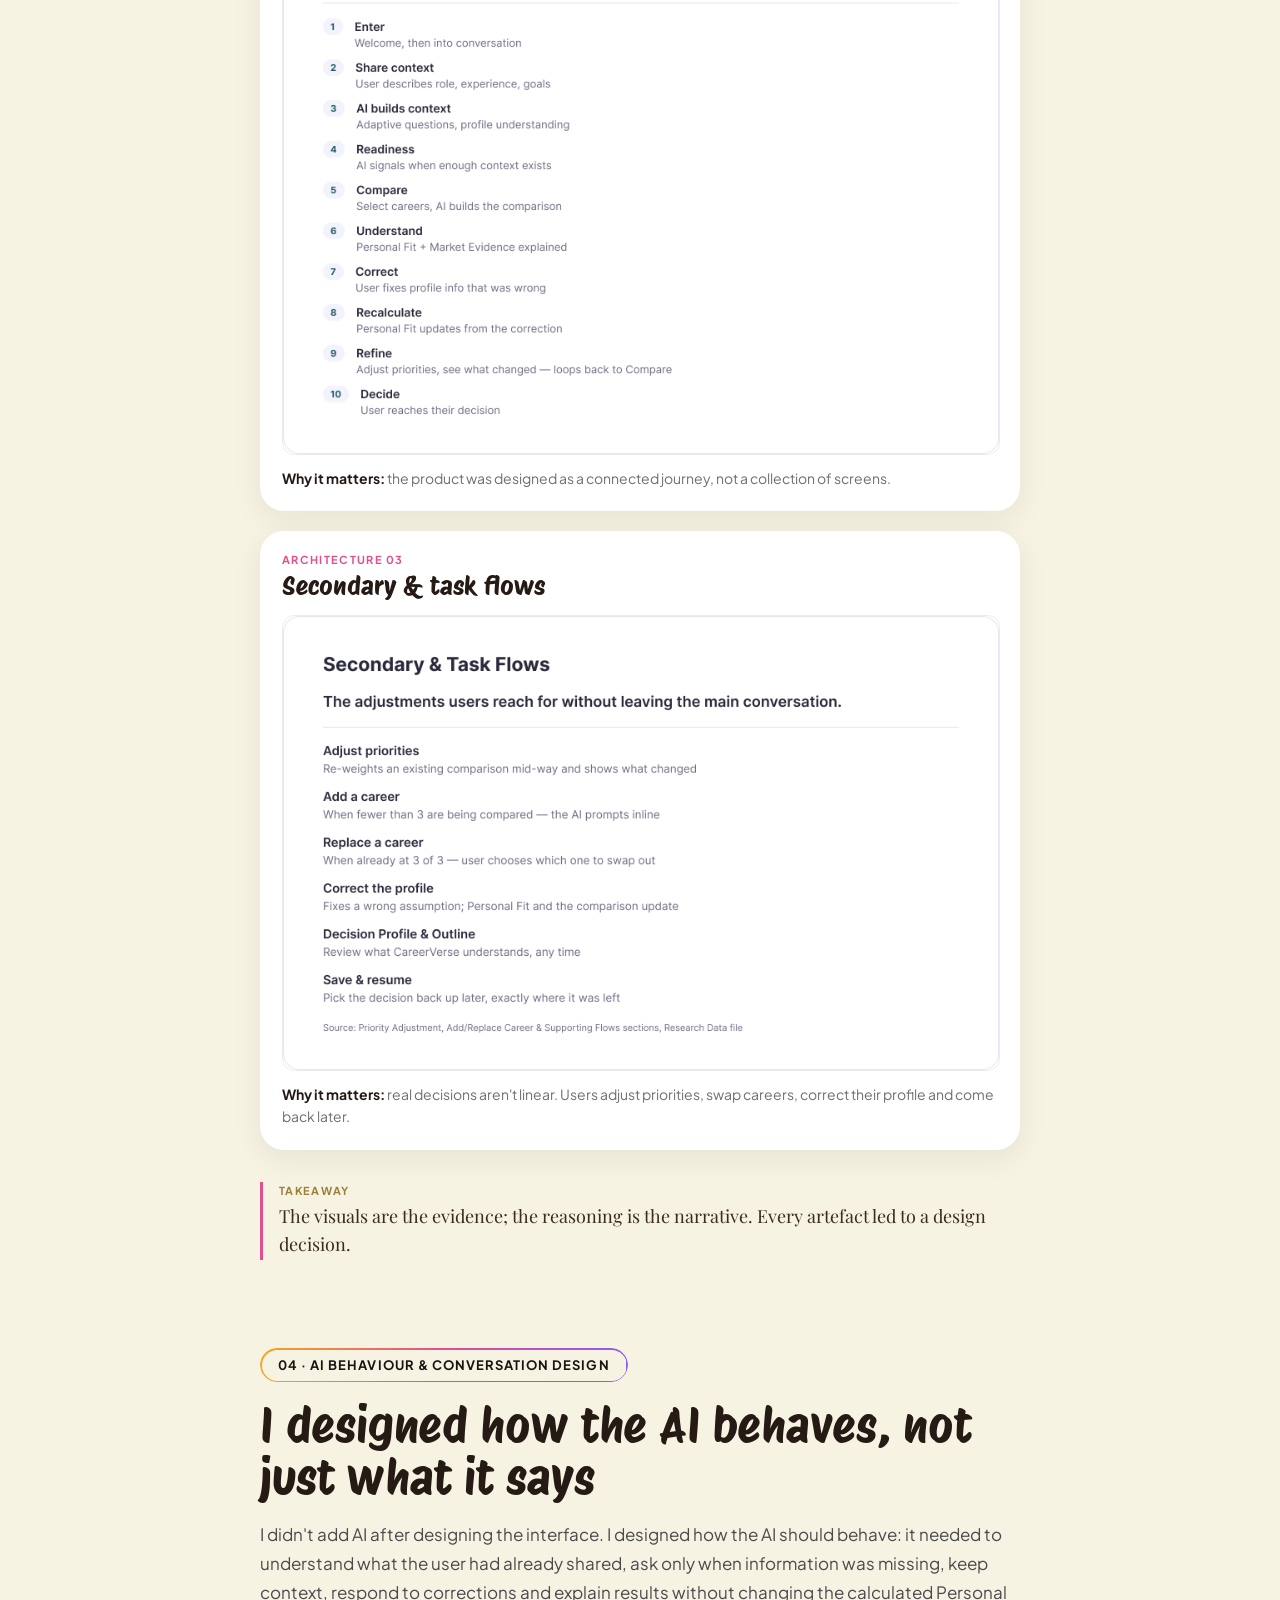
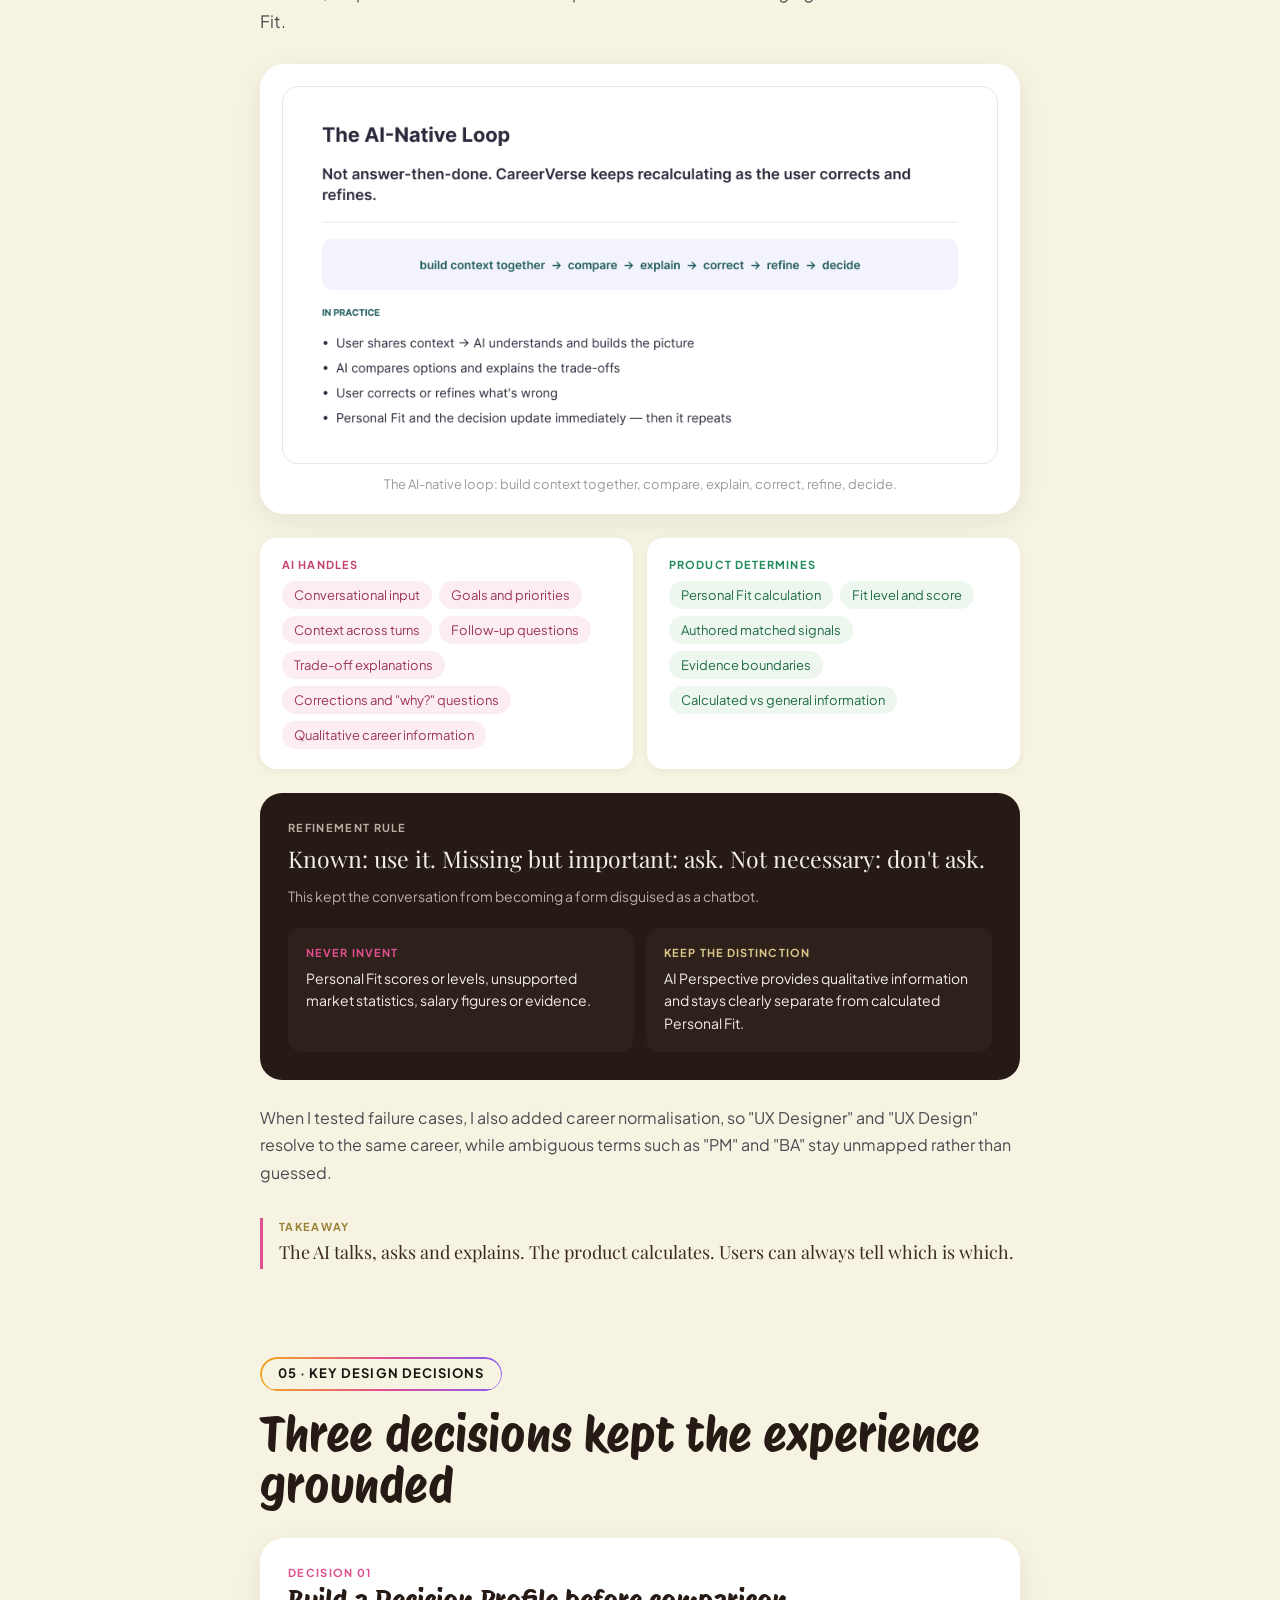
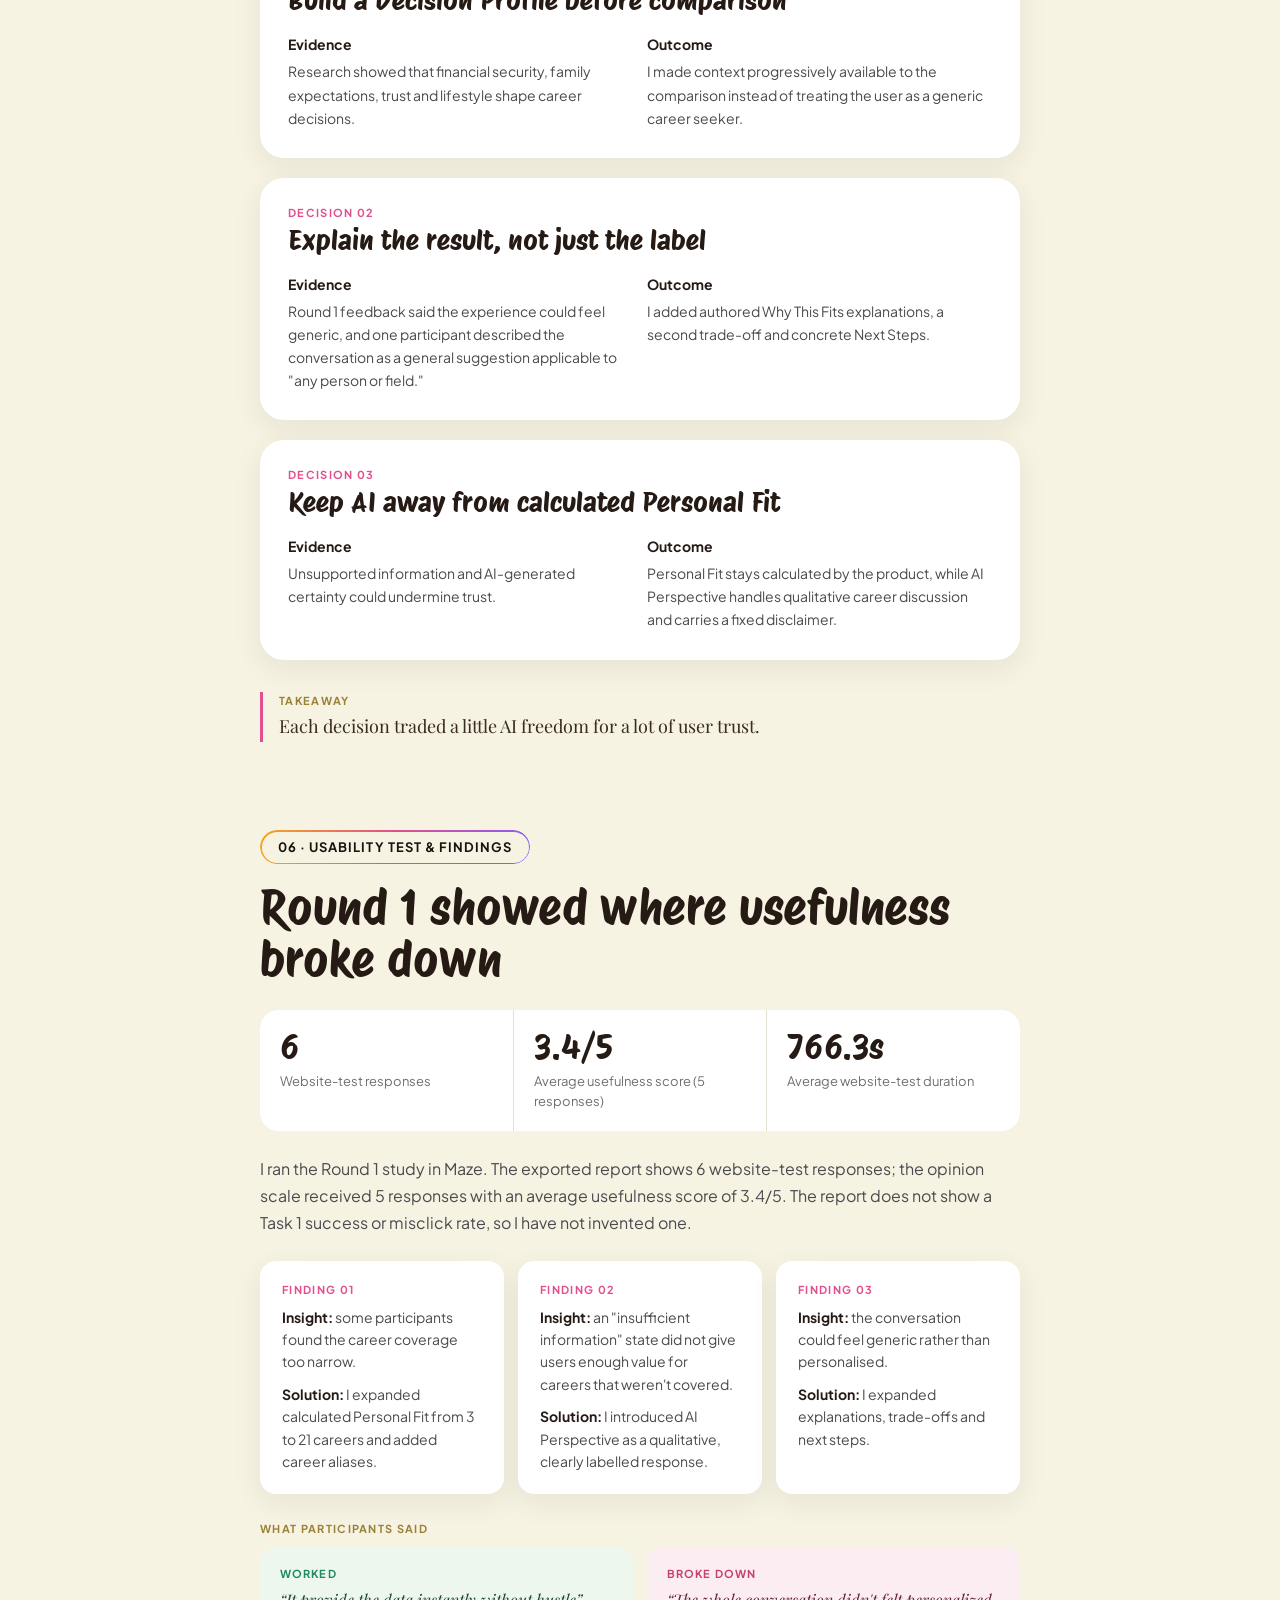
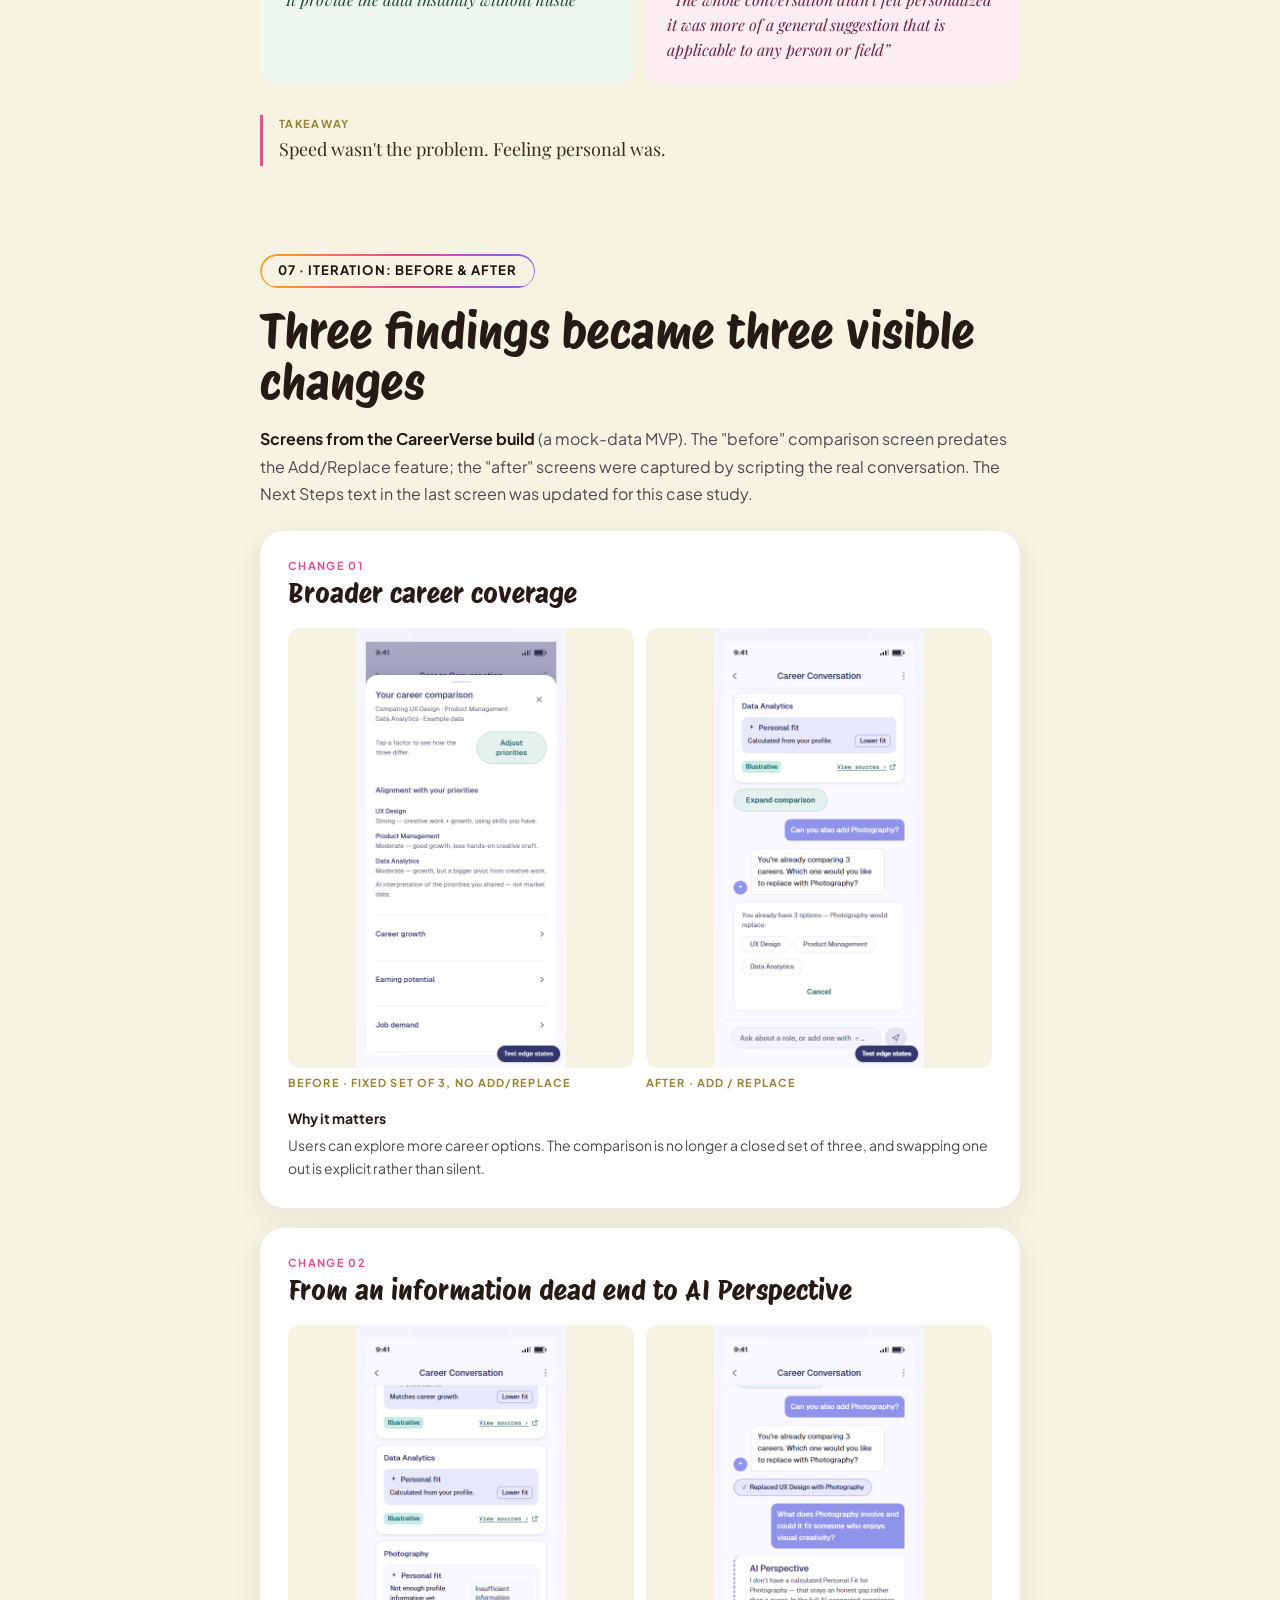
==== commit a92cee5e: "CareerVerse: update Next Steps text in Change 03 screen Co-Authored-By: Claude Opus 5.5 <noreply@ant" ====
--- a/careerverse.html
+++ b/careerverse.html
@@ -593,7 +593,7 @@
   <div style="max-width:760px;margin:0 auto">
     <span class="pt-eyebrow">07 · Iteration: before &amp; after</span>
     <h2 style="margin:18px 0 16px;font-family:'Protest Riot',sans-serif;font-weight:300;font-size:clamp(36px,5vw,48px);line-height:1.08;color:#261A15">Three findings became three visible changes</h2>
-    <p style="margin:0 0 24px;font-family:'Plus Jakarta Sans',sans-serif;font-size:16px;line-height:1.7;color:#4A4A4F"><strong style="color:#261A15">Real screens, not mockups.</strong> Every image below is a live capture from the actual CareerVerse build (a mock-data MVP). The "before" comparison screen predates the Add/Replace feature; the "after" screens were captured by scripting the real conversation.</p>
+    <p style="margin:0 0 24px;font-family:'Plus Jakarta Sans',sans-serif;font-size:16px;line-height:1.7;color:#4A4A4F"><strong style="color:#261A15">Screens from the CareerVerse build</strong> (a mock-data MVP). The "before" comparison screen predates the Add/Replace feature; the "after" screens were captured by scripting the real conversation. The Next Steps text in the last screen was updated for this case study.</p>
     <div style="display:grid;gap:20px">
       <div style="background:#FFFFFF;border-radius:24px;padding:28px;box-shadow:0 8px 30px rgba(38,26,21,0.07)">
         <div style="font-family:'Plus Jakarta Sans';font-size:11px;font-weight:700;letter-spacing:0.12em;text-transform:uppercase;color:#E14F8E;margin-bottom:4px">Change 01</div>
@@ -688,7 +688,7 @@
 <footer style="background:#261A15;border-top:1px solid rgba(243,239,230,0.12);padding:28px 24px">
   <div style="max-width:1120px;margin:0 auto;display:flex;justify-content:space-between;gap:16px;flex-wrap:wrap;align-items:center">
     <div style="font-family:'Protest Riot',sans-serif;font-size:15px;color:#B9AEA4">CAREERVERSE<span style="color:#E14F8E">.</span> case study</div>
-    <div style="font-family:'Playfair Display',Georgia,serif;font-style:italic;font-size:14px;color:#B9AEA4">A tested, iterated prototype. Every screen shown is from the real build.</div>
+    <div style="font-family:'Playfair Display',Georgia,serif;font-style:italic;font-size:14px;color:#B9AEA4">A tested, iterated prototype.</div>
   </div>
 </footer>
 </x-dc>
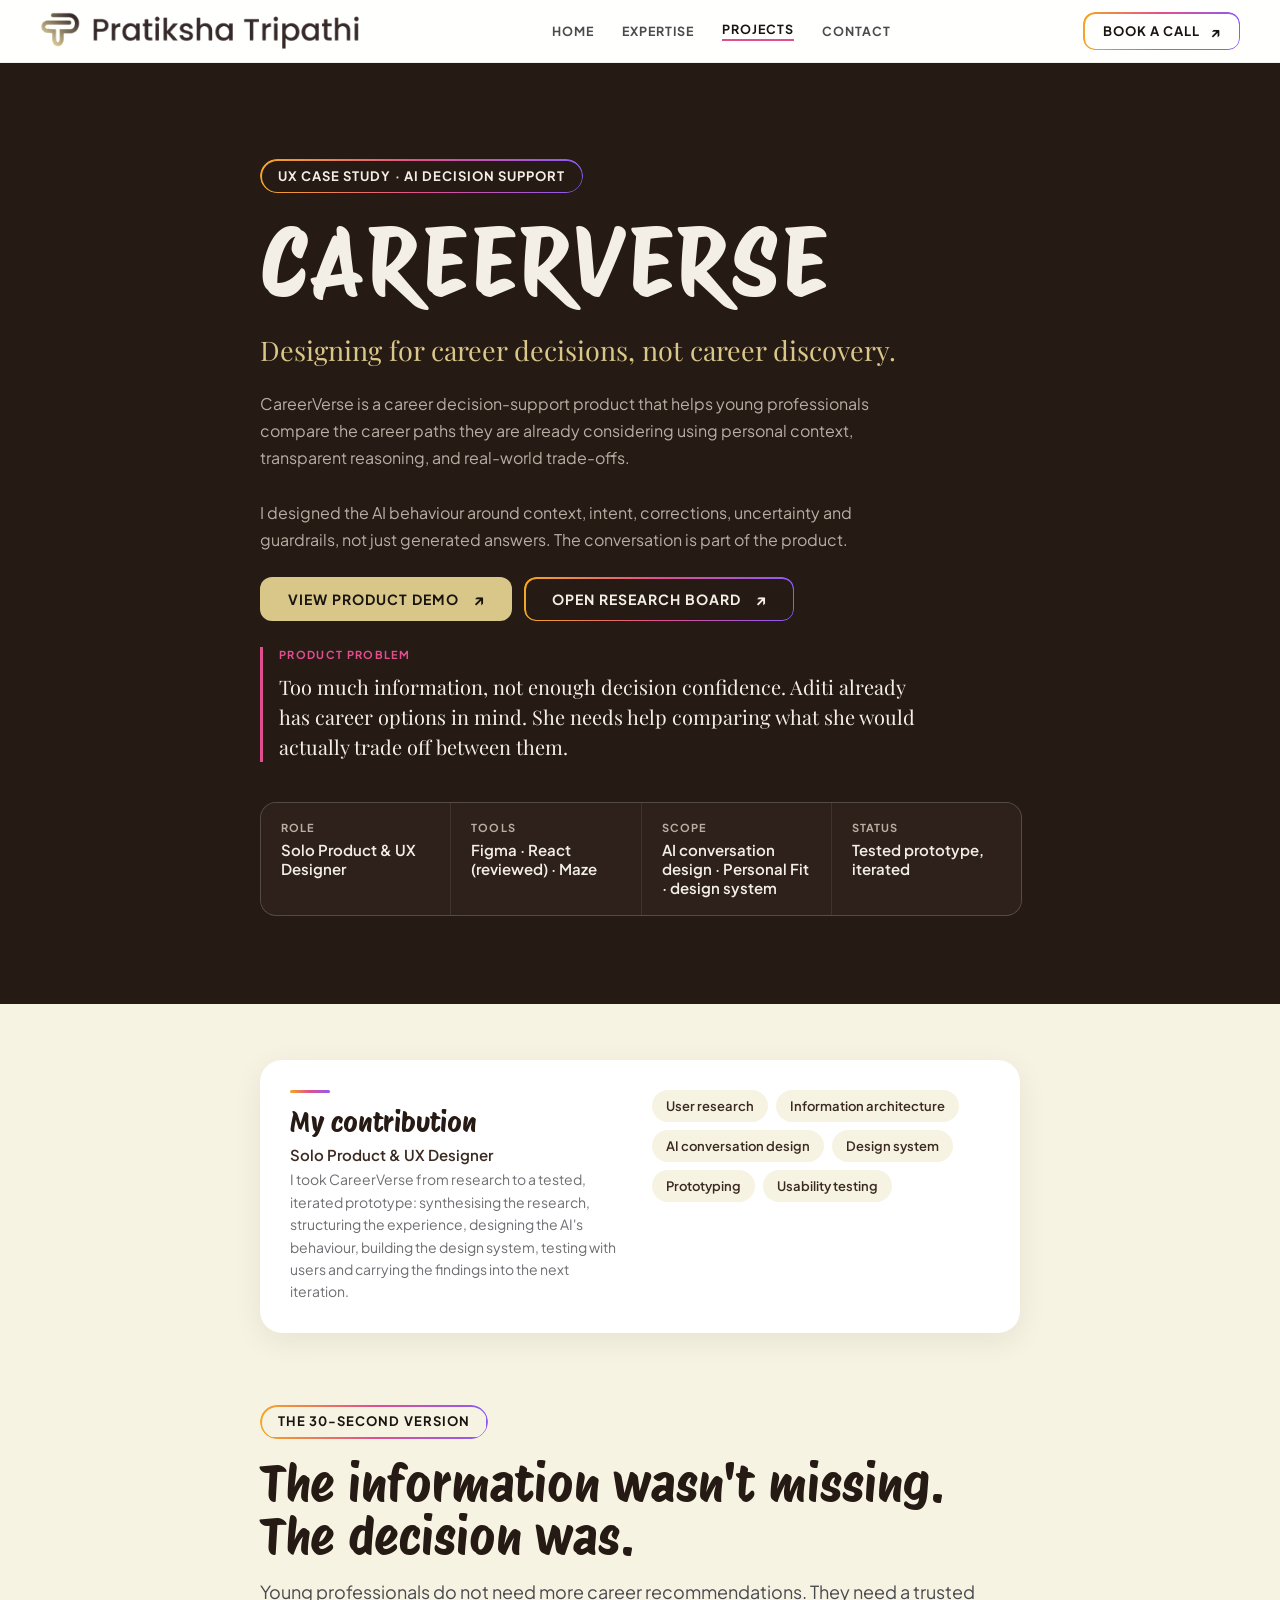
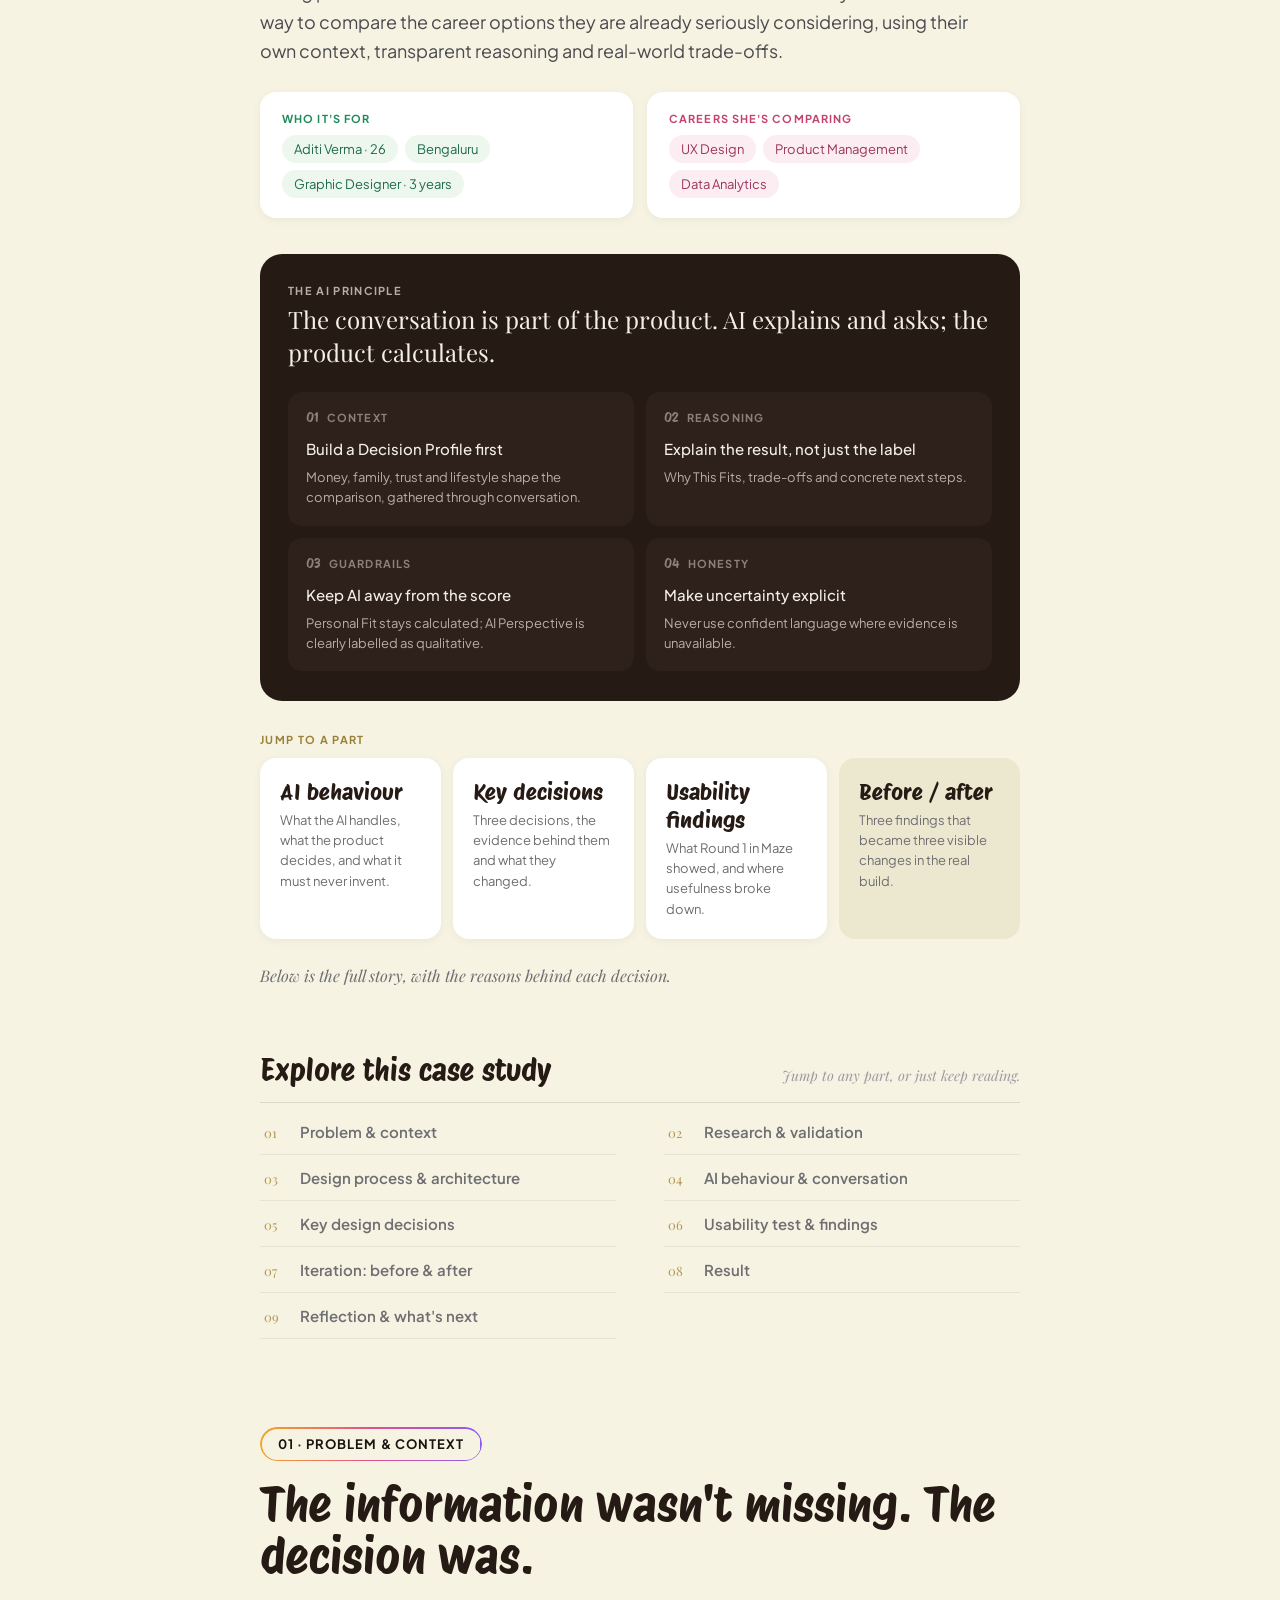
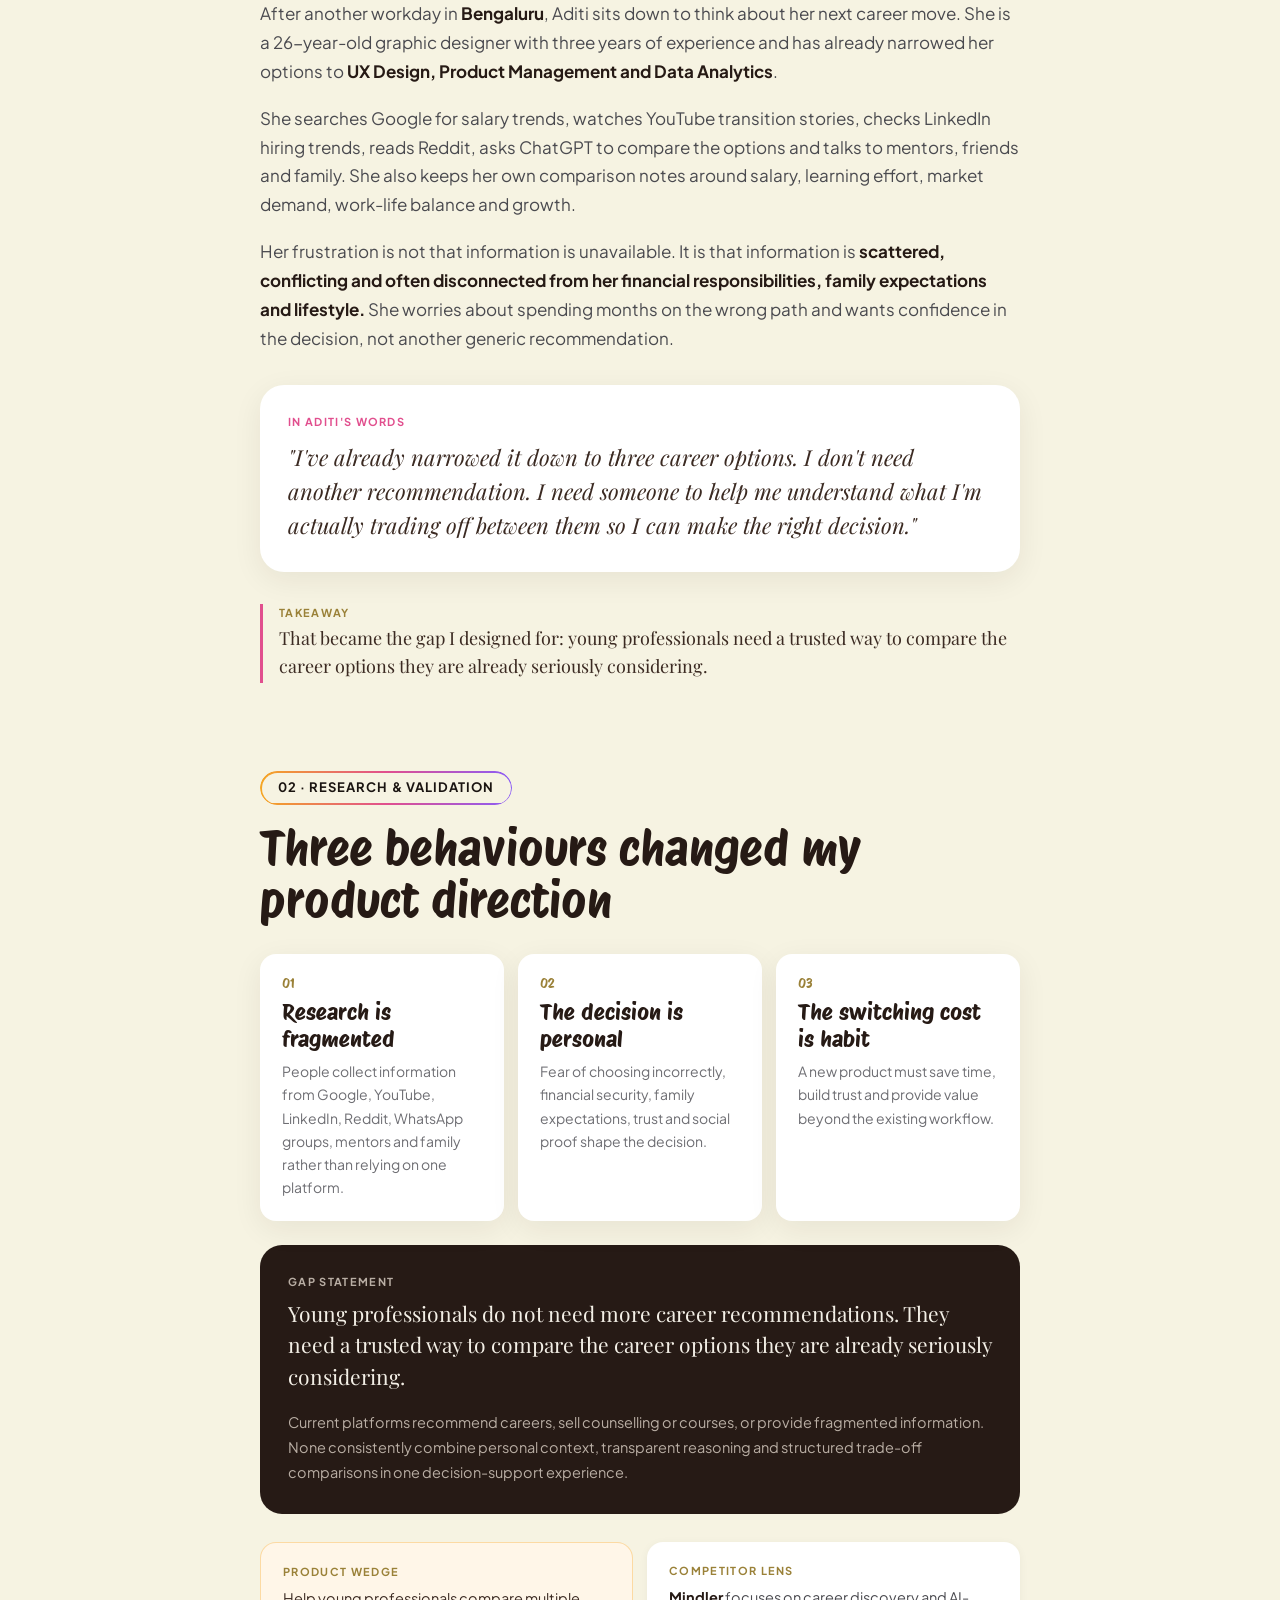
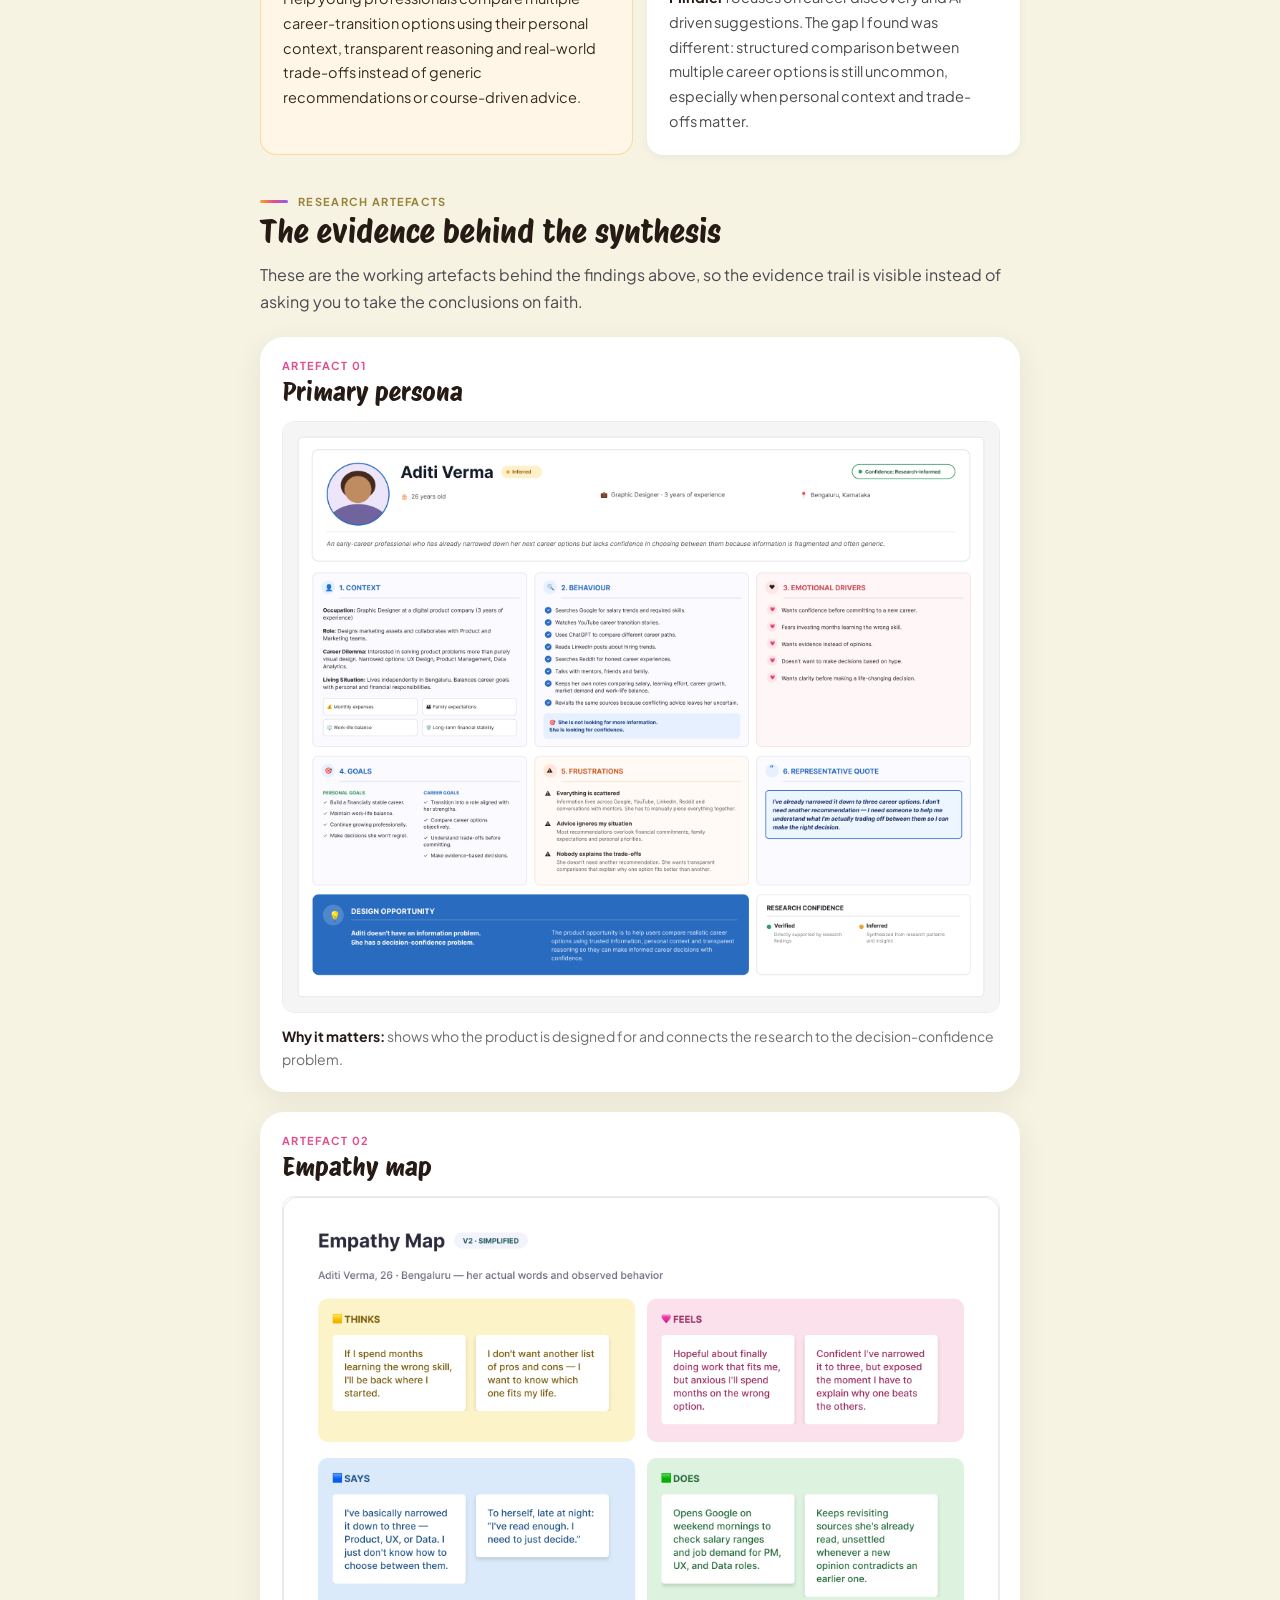
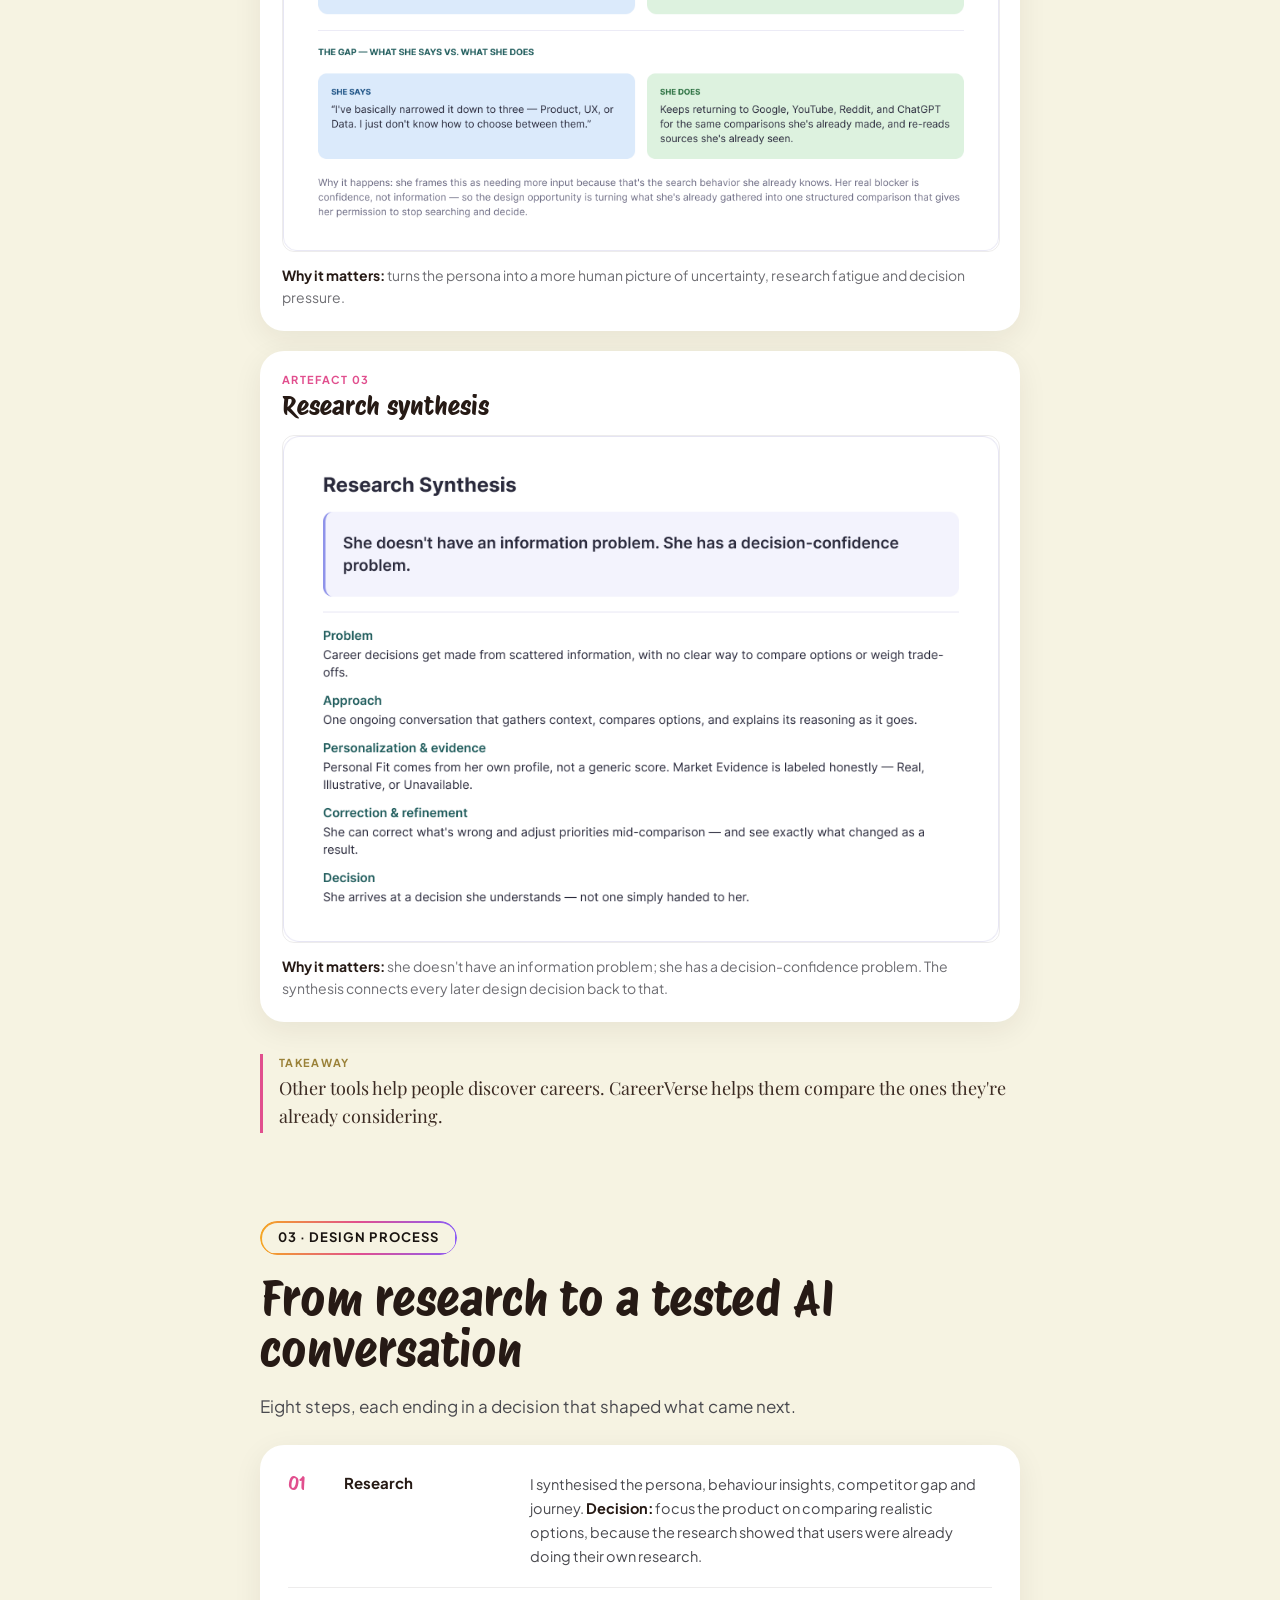
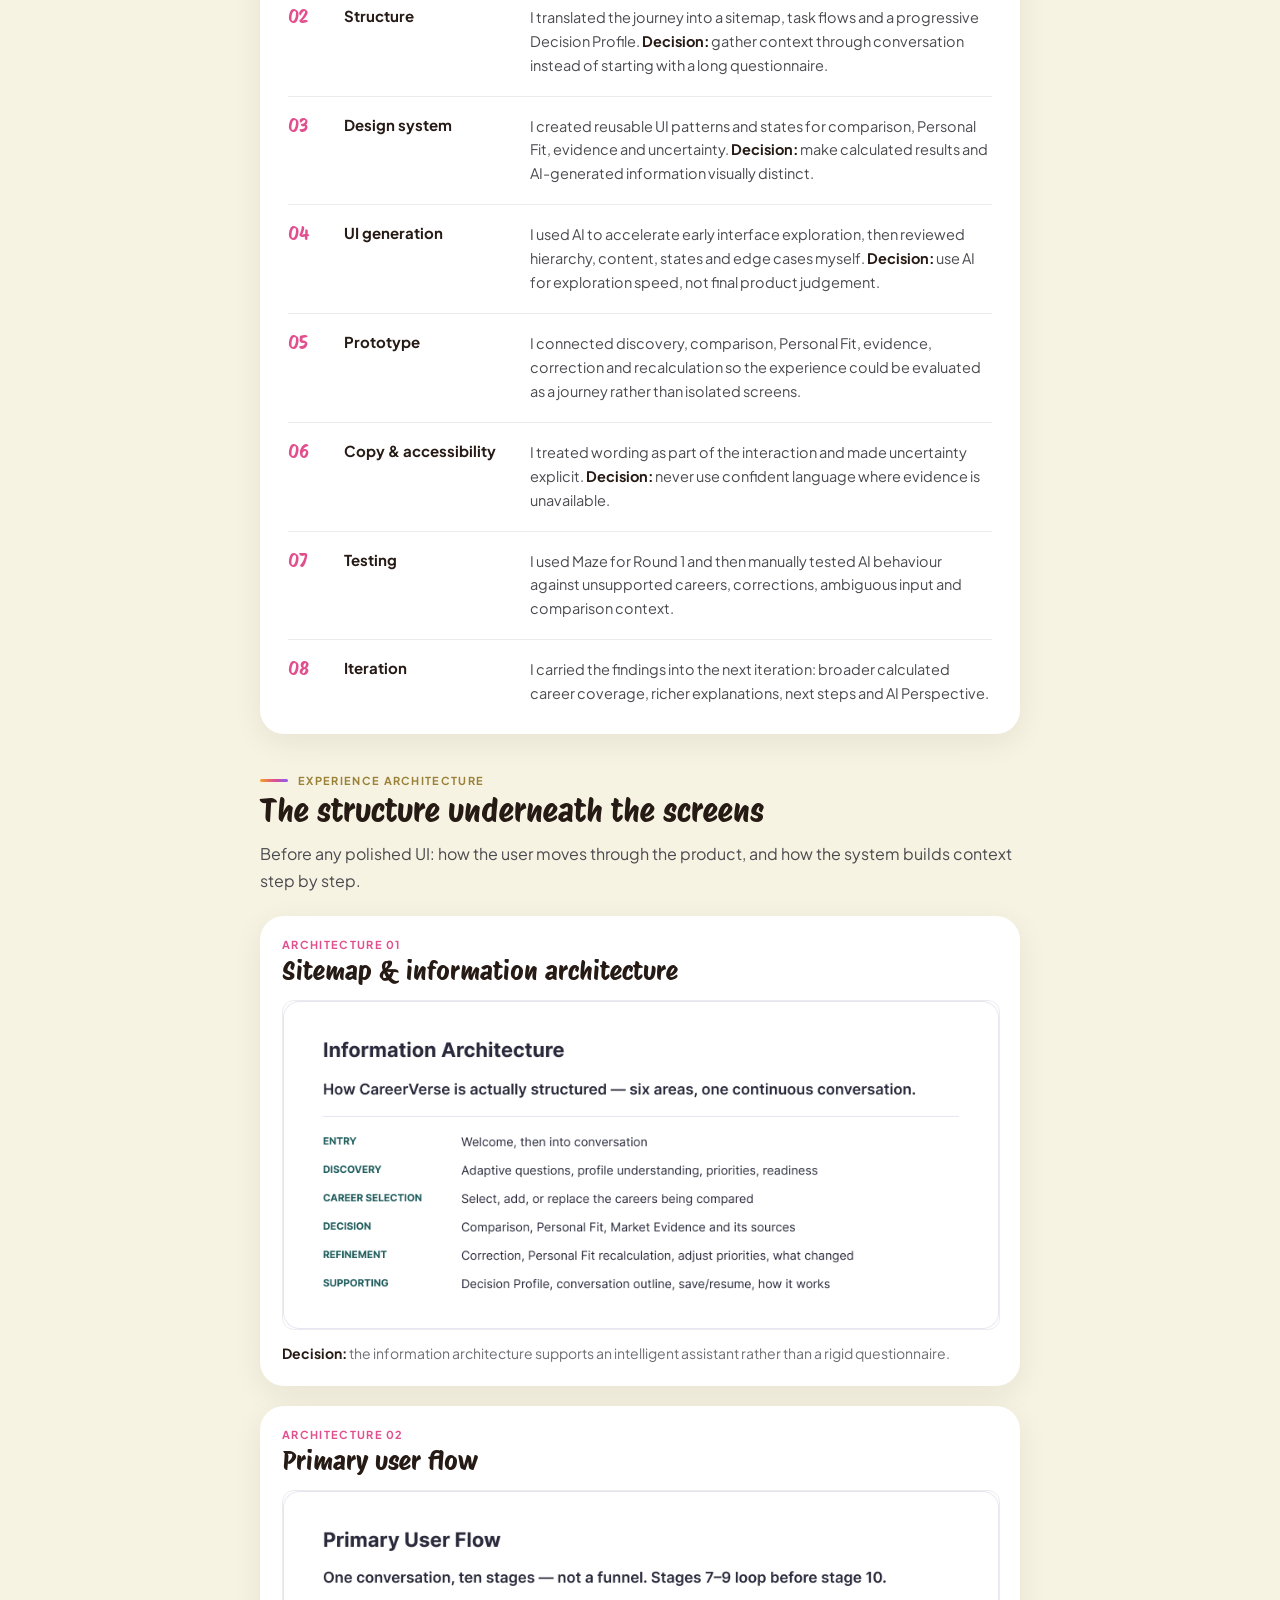
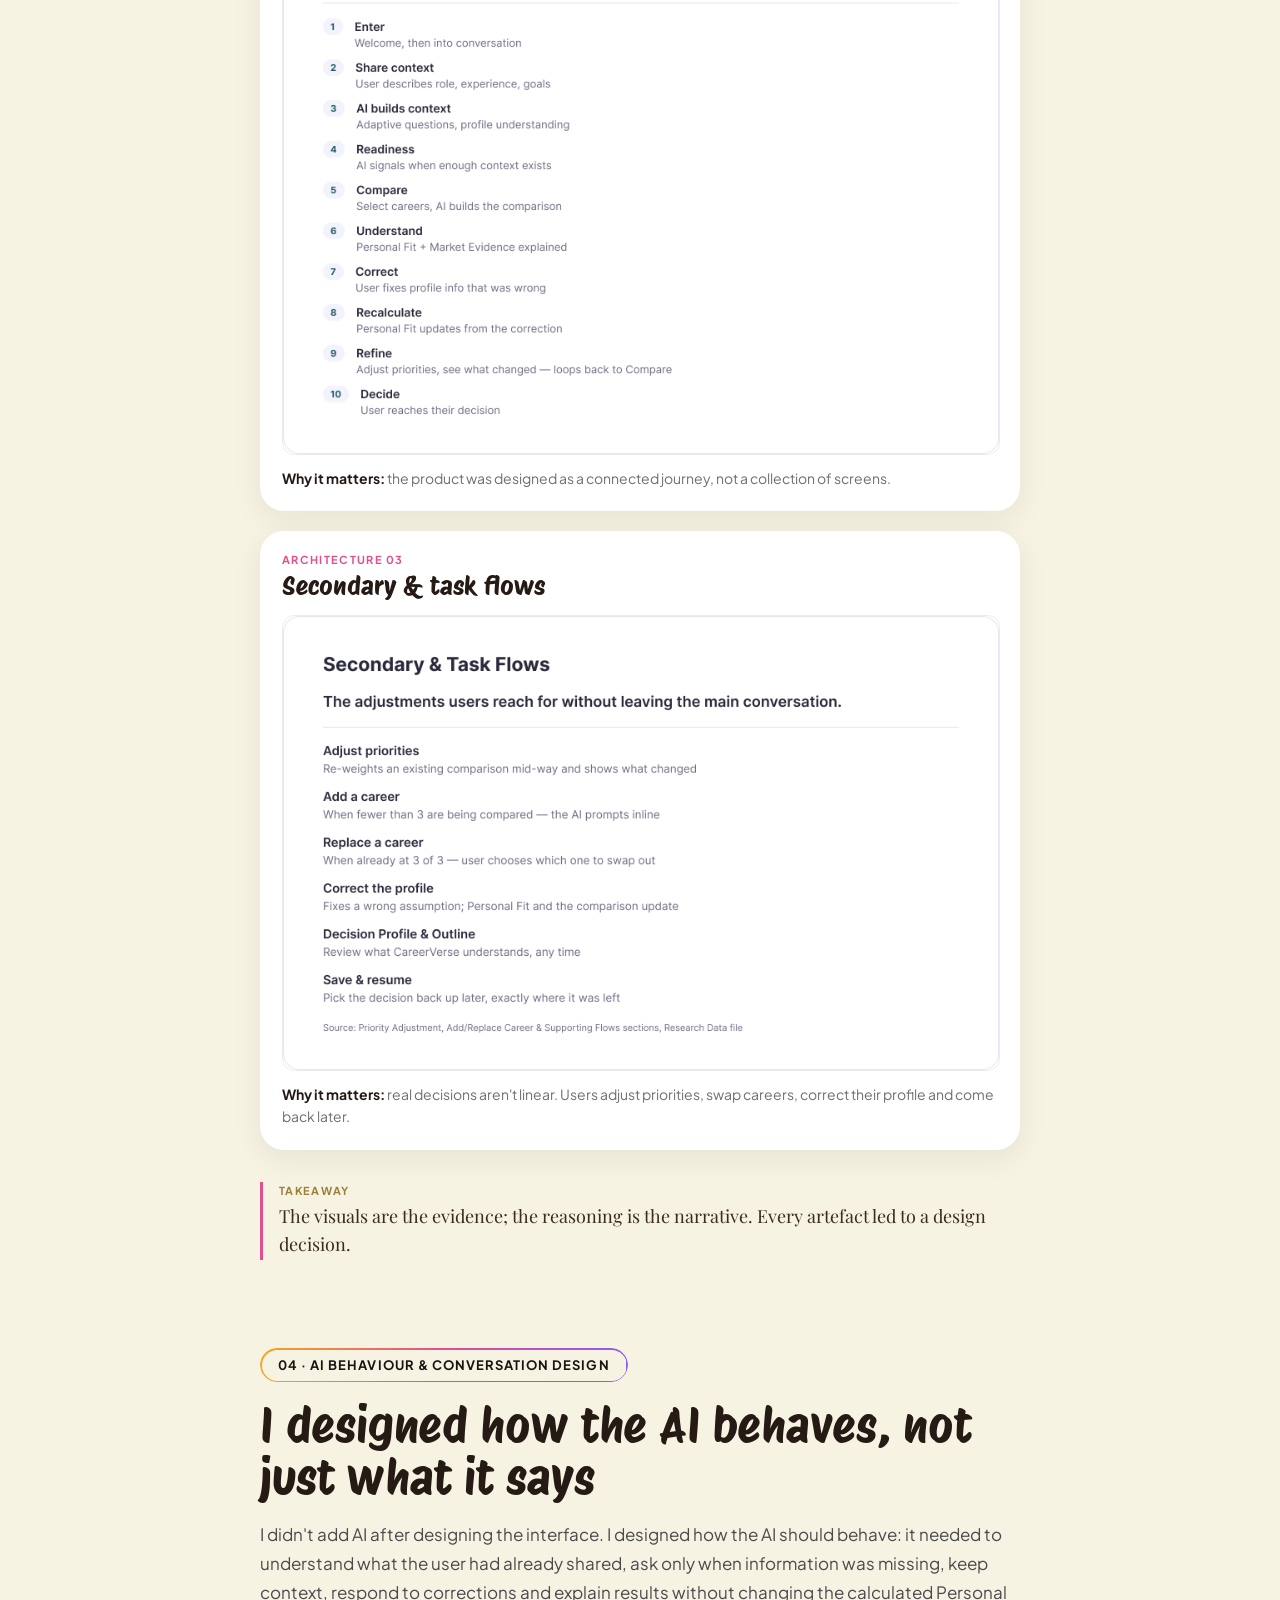
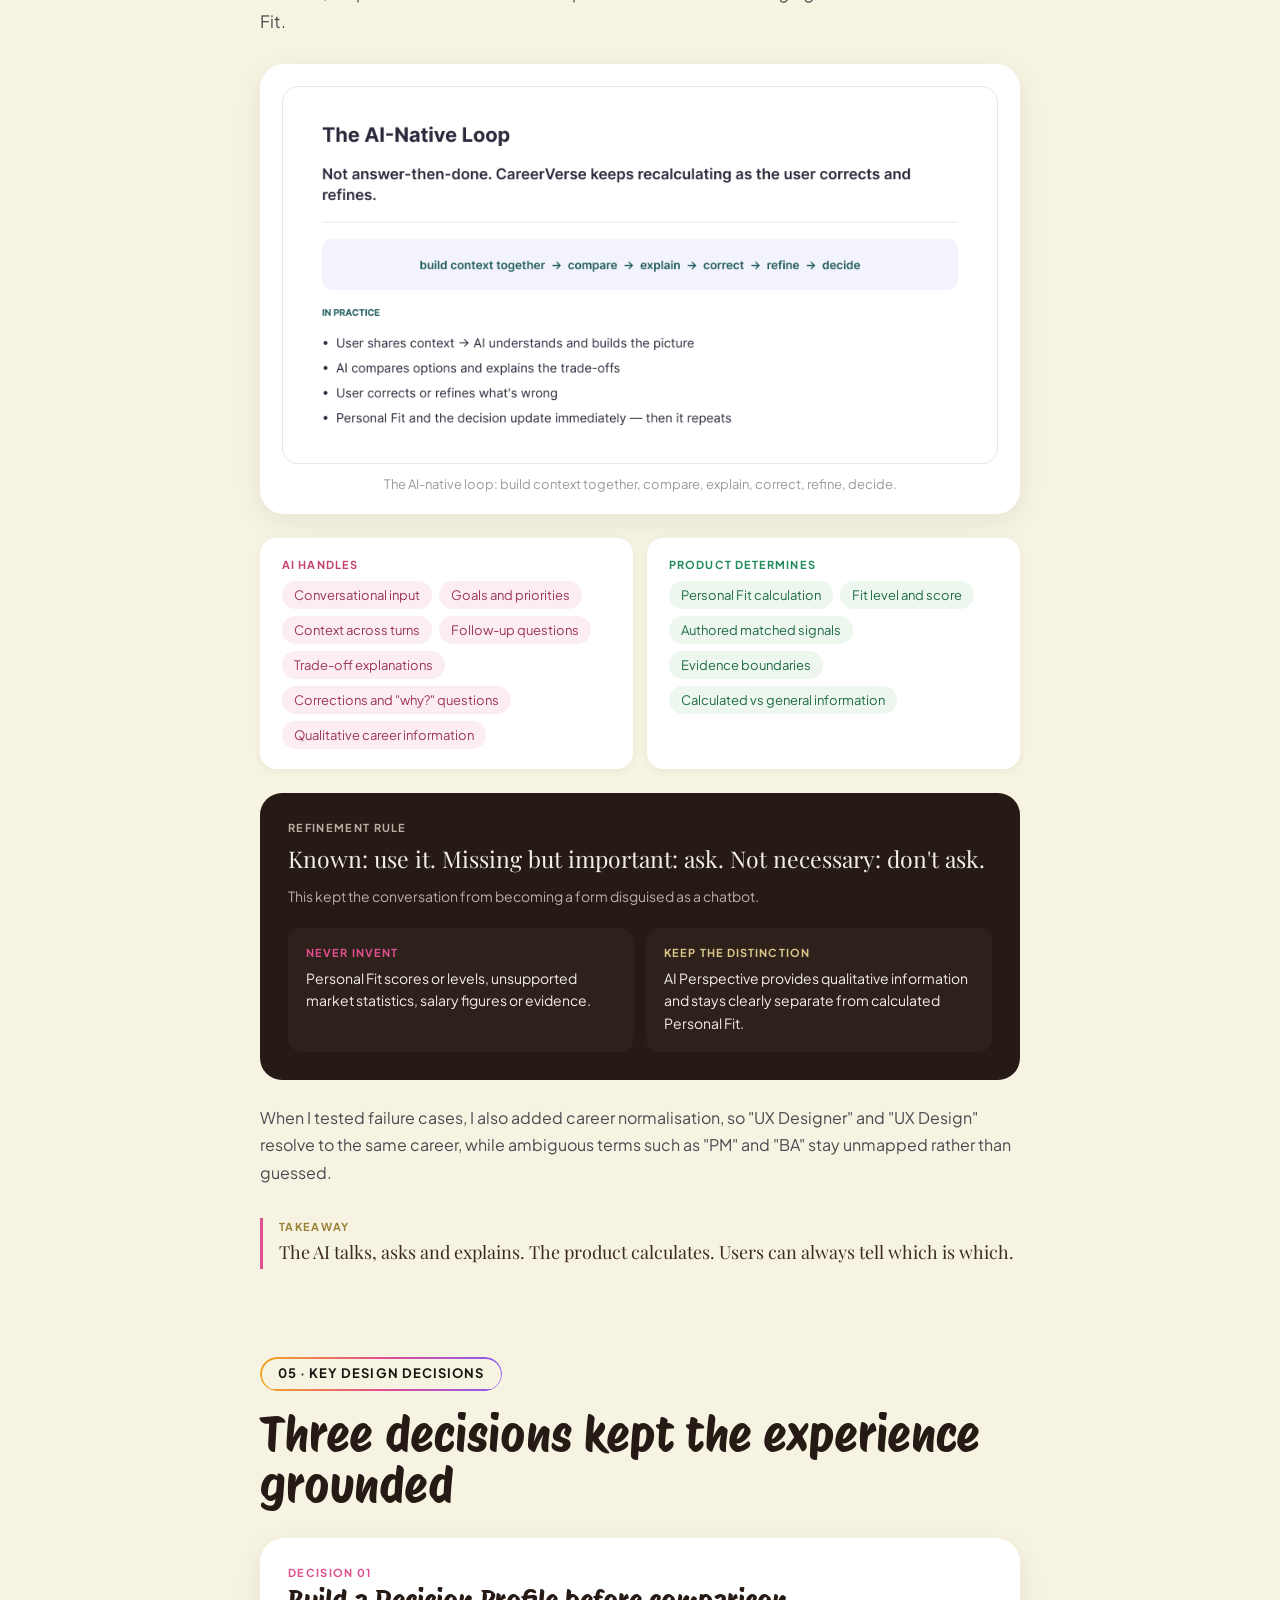
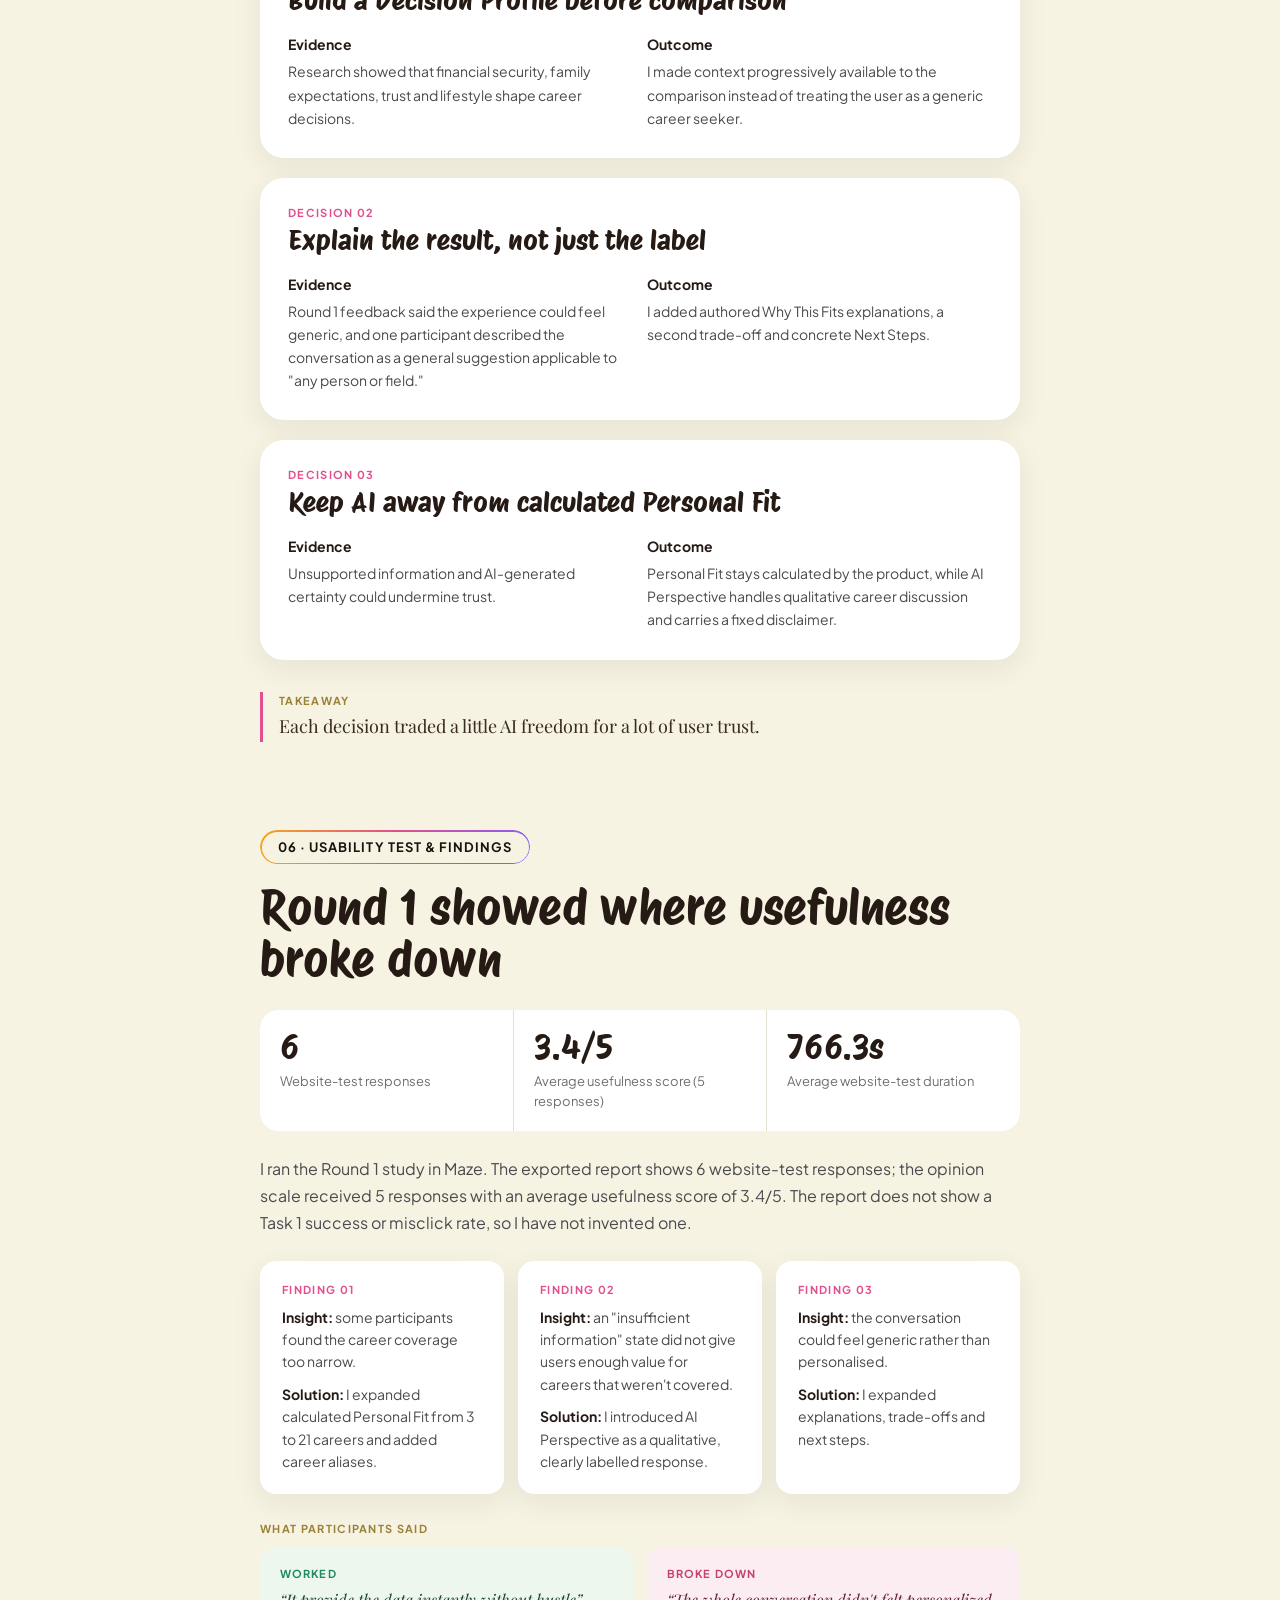
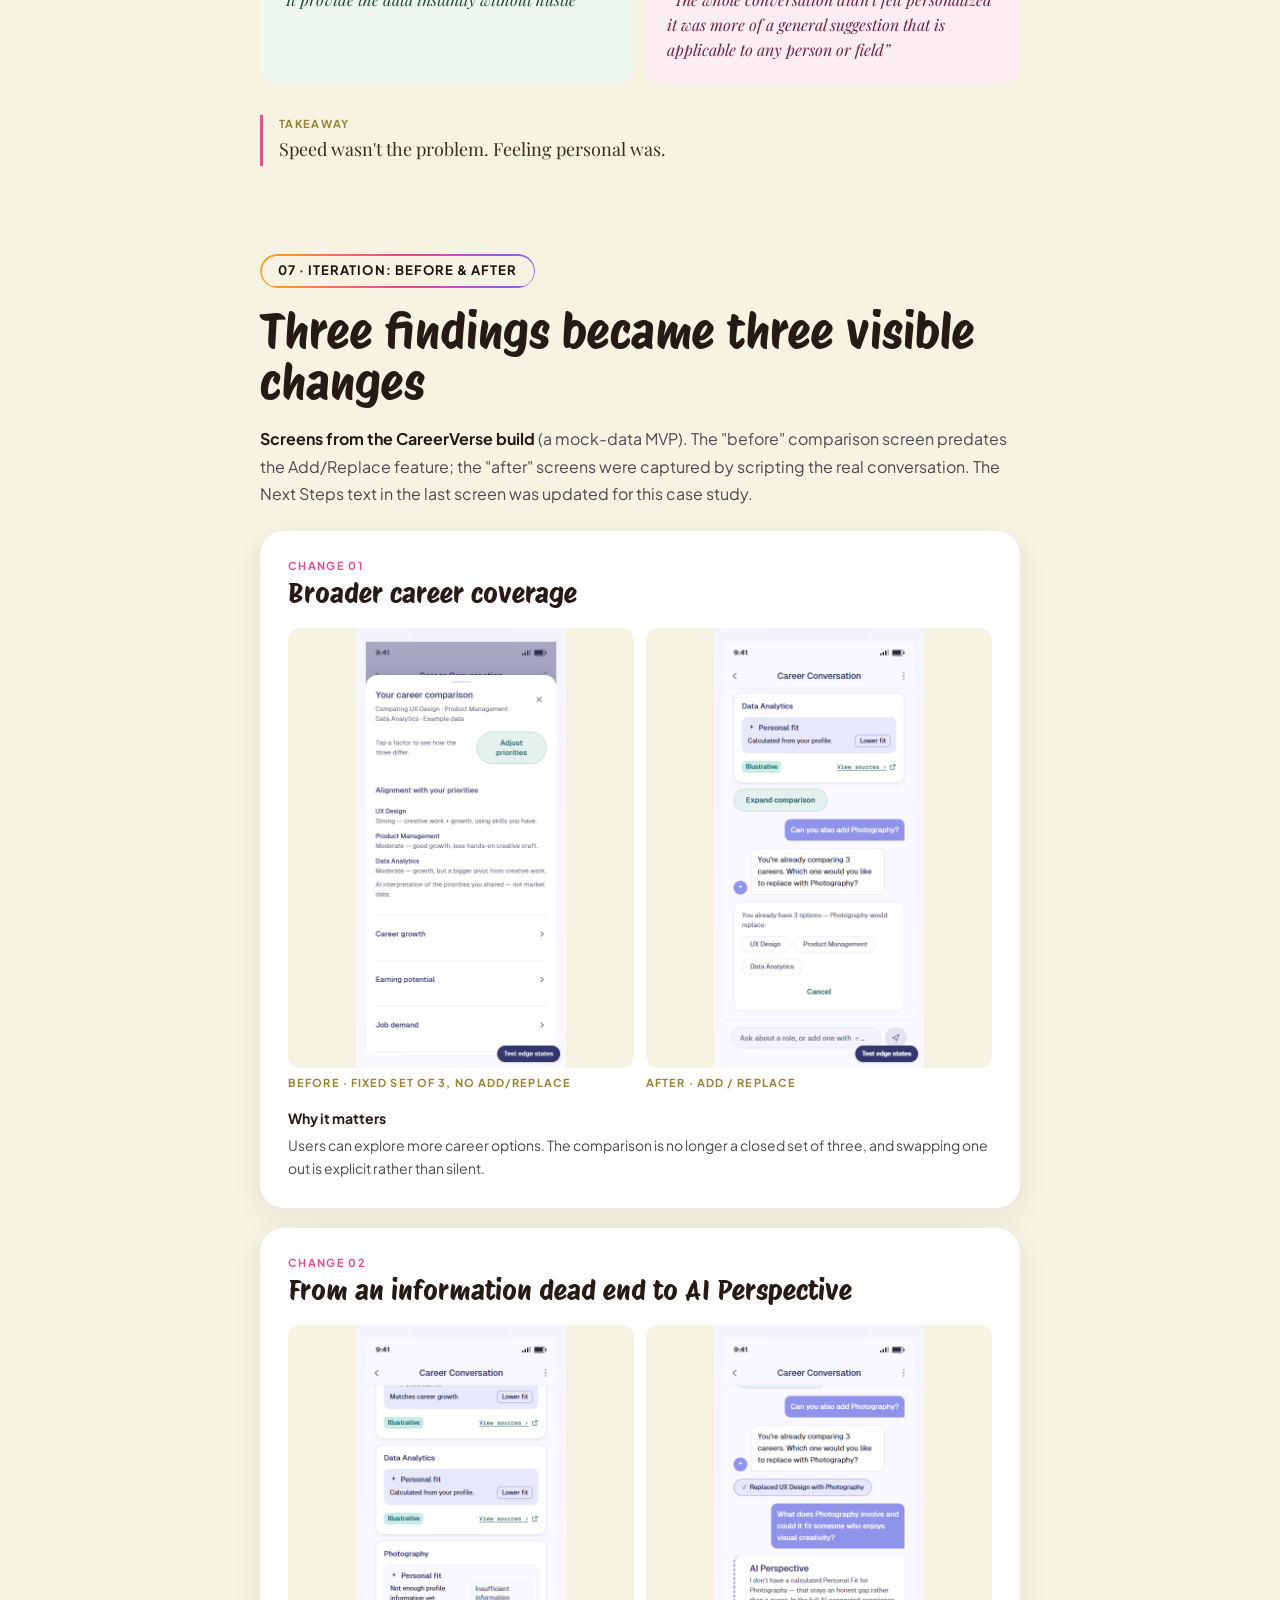
==== commit 02b5b3a8: "Enlarge nav logo to match Book a call button height Co-Authored-By: Claude Opus 5.5 <noreply@anthrop" ====
--- a/careerverse.html
+++ b/careerverse.html
@@ -194,7 +194,7 @@
 <!-- ============ PORTFOLIO GLOBAL NAV (inherited shell) ============ -->
 <nav aria-label="Portfolio" style="position:sticky;top:0;z-index:110;background:rgba(255,255,255,0.94);backdrop-filter:blur(10px);border-bottom:1px solid rgba(26,20,17,0.06)">
   <div style="max-width:1200px;margin:0 auto;padding:12px 24px;display:flex;align-items:center;justify-content:space-between;gap:16px;flex-wrap:wrap">
-    <a href="index.html" aria-label="Pratiksha Tripathi — home" style="display:flex;align-items:center;text-decoration:none"><img src="assets/logo-lockup-cutout.png" alt="Pratiksha Tripathi" style="height:34px;width:auto;display:block"></a>
+    <a href="index.html" aria-label="Pratiksha Tripathi — home" style="display:flex;align-items:center;text-decoration:none"><img src="assets/logo-lockup-trim.png" alt="Pratiksha Tripathi" style="height:38px;width:auto;max-width:62vw;display:block"></a>
     <div style="display:flex;gap:28px;flex-wrap:wrap;align-items:center;font-family:'Plus Jakarta Sans',sans-serif;font-size:12.5px;font-weight:700;letter-spacing:0.08em;text-transform:uppercase">
       <a href="index.html" style="color:#4A4A4F;text-decoration:none" data-hv="1">Home</a>
       <a href="index.html#about" style="color:#4A4A4F;text-decoration:none" data-hv="2">Expertise</a>
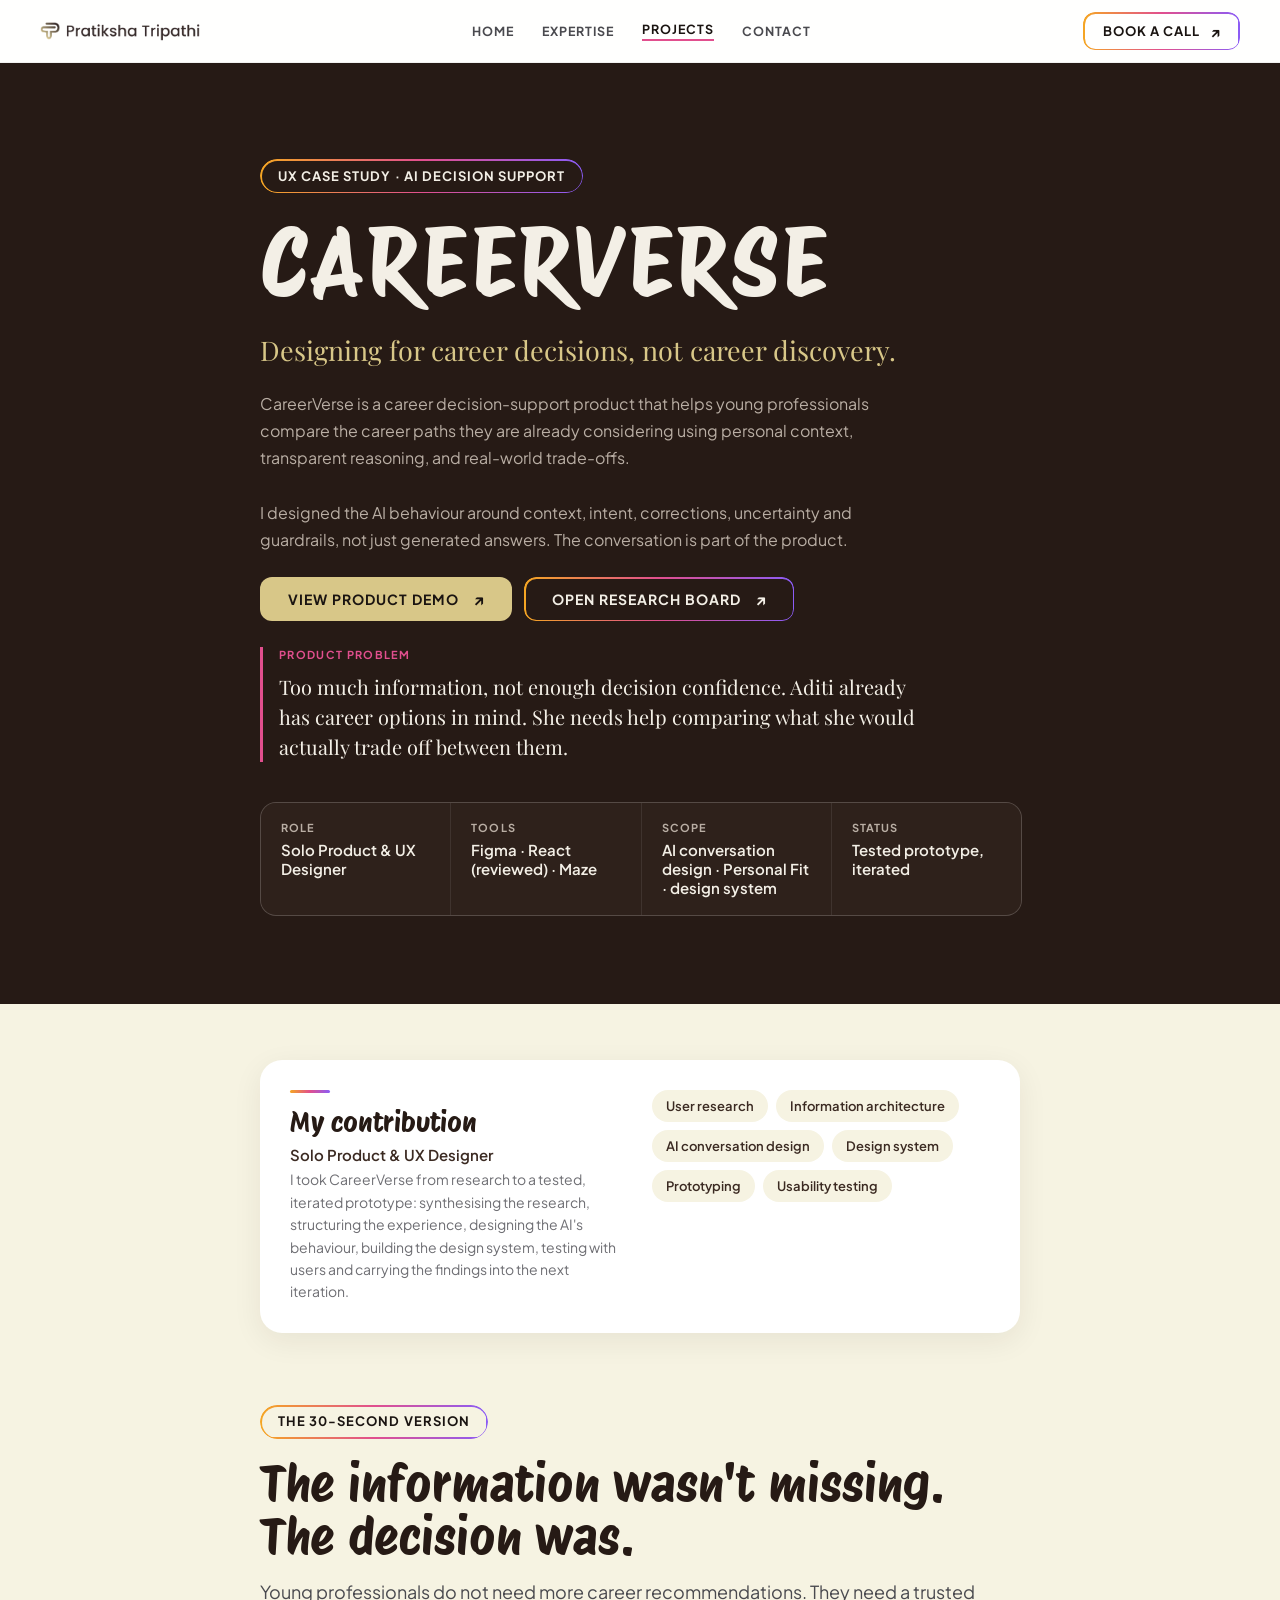
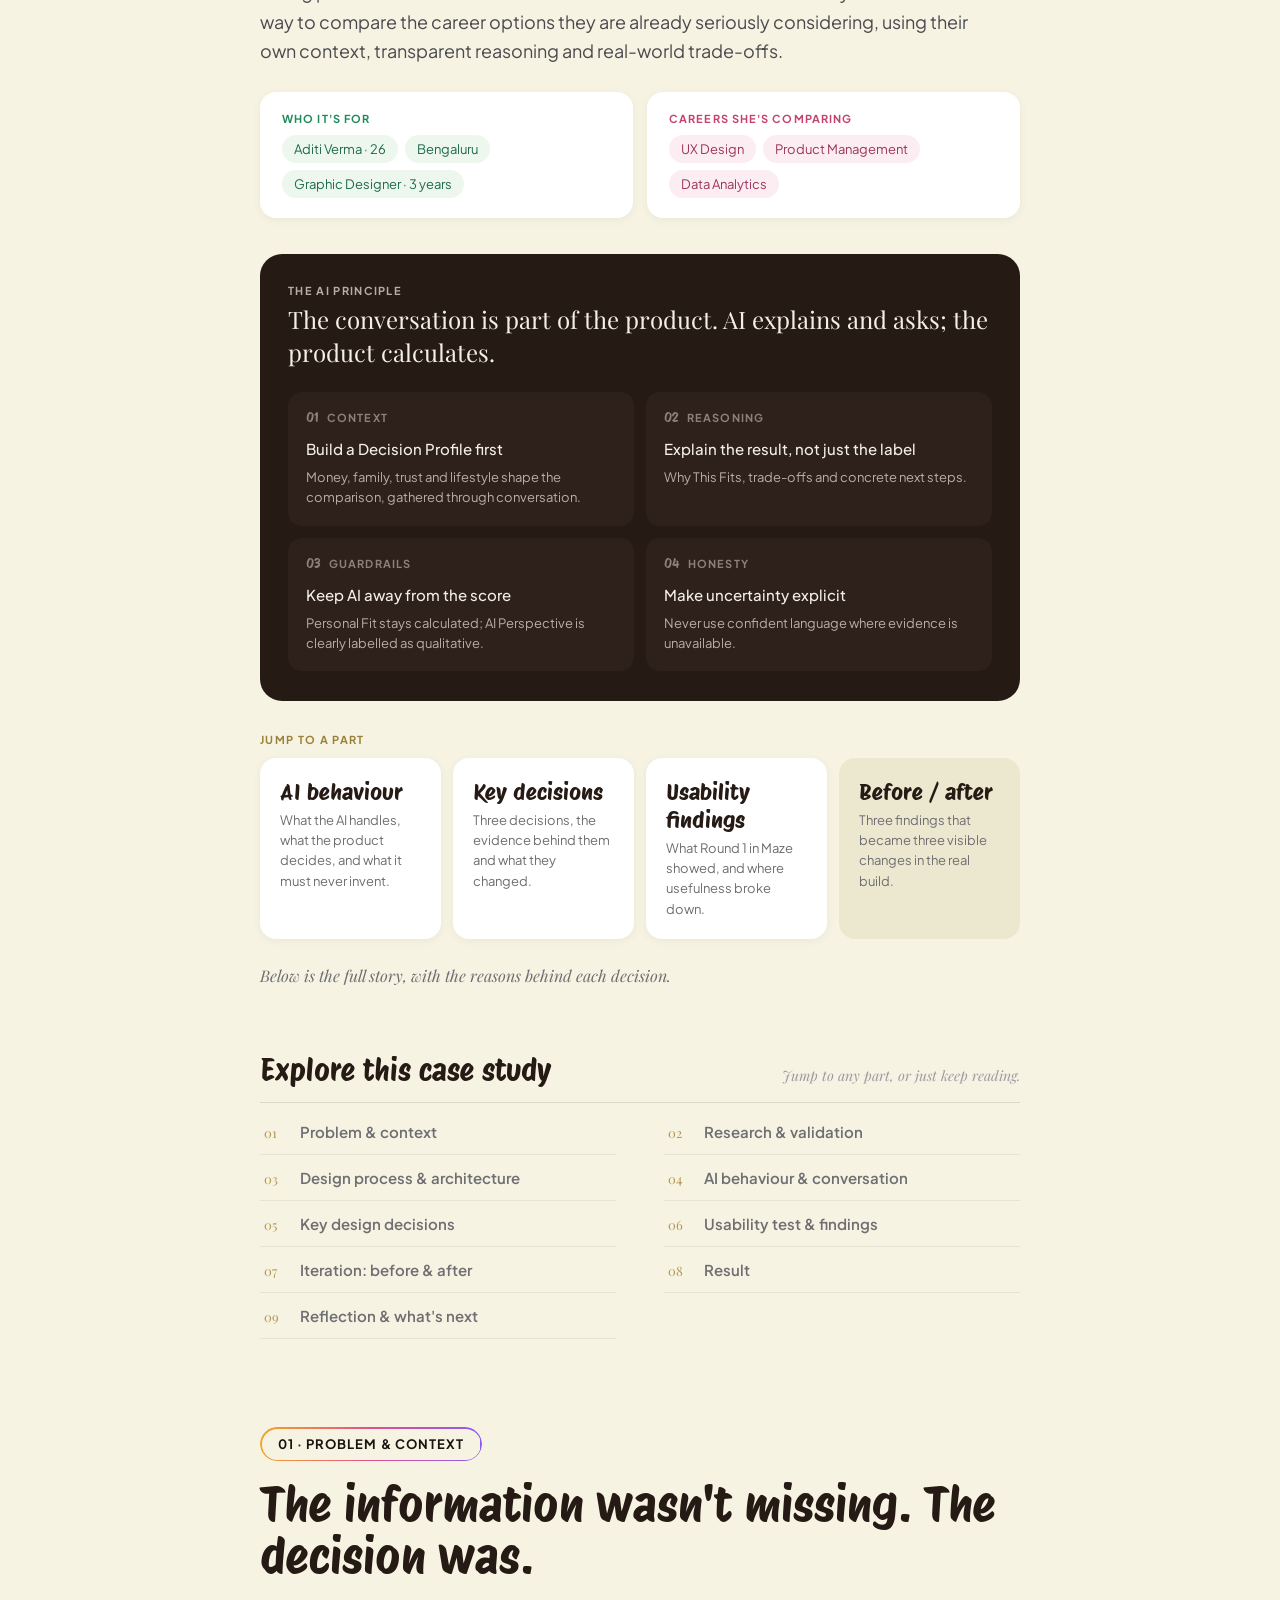
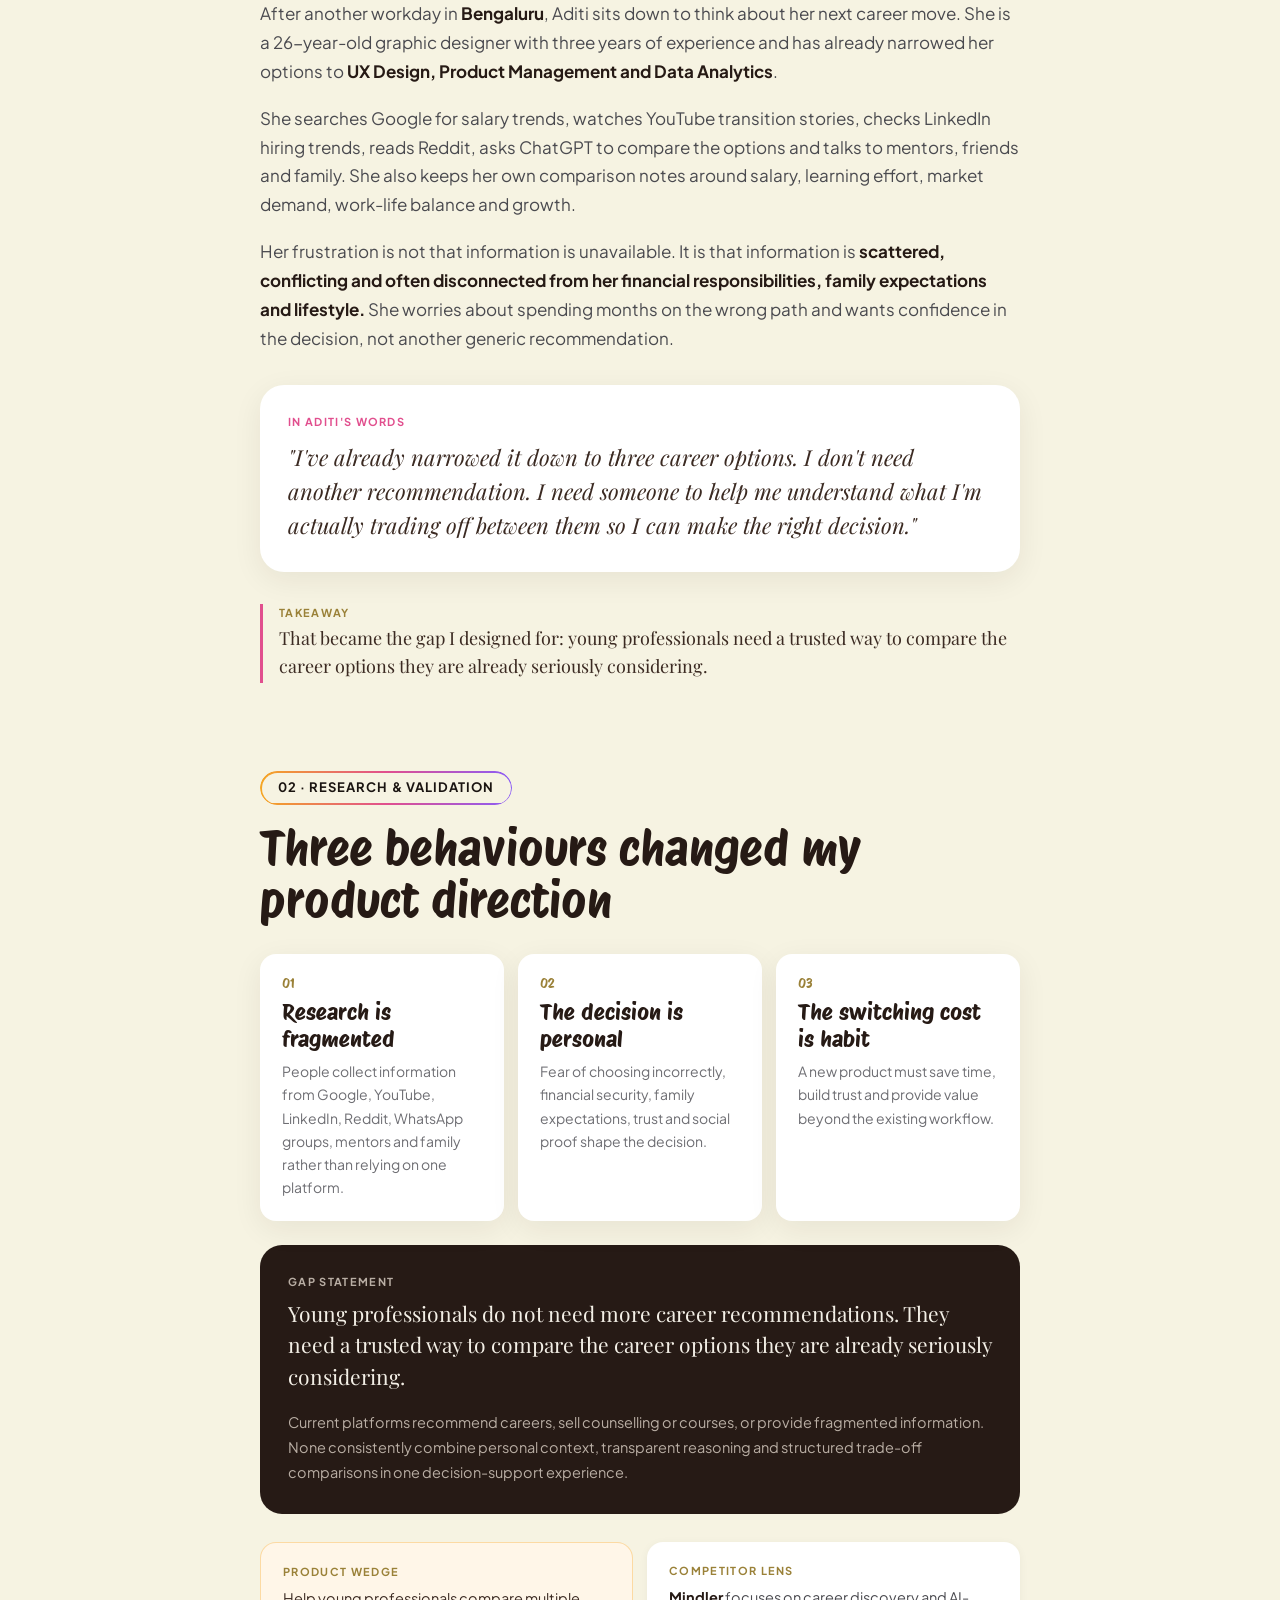
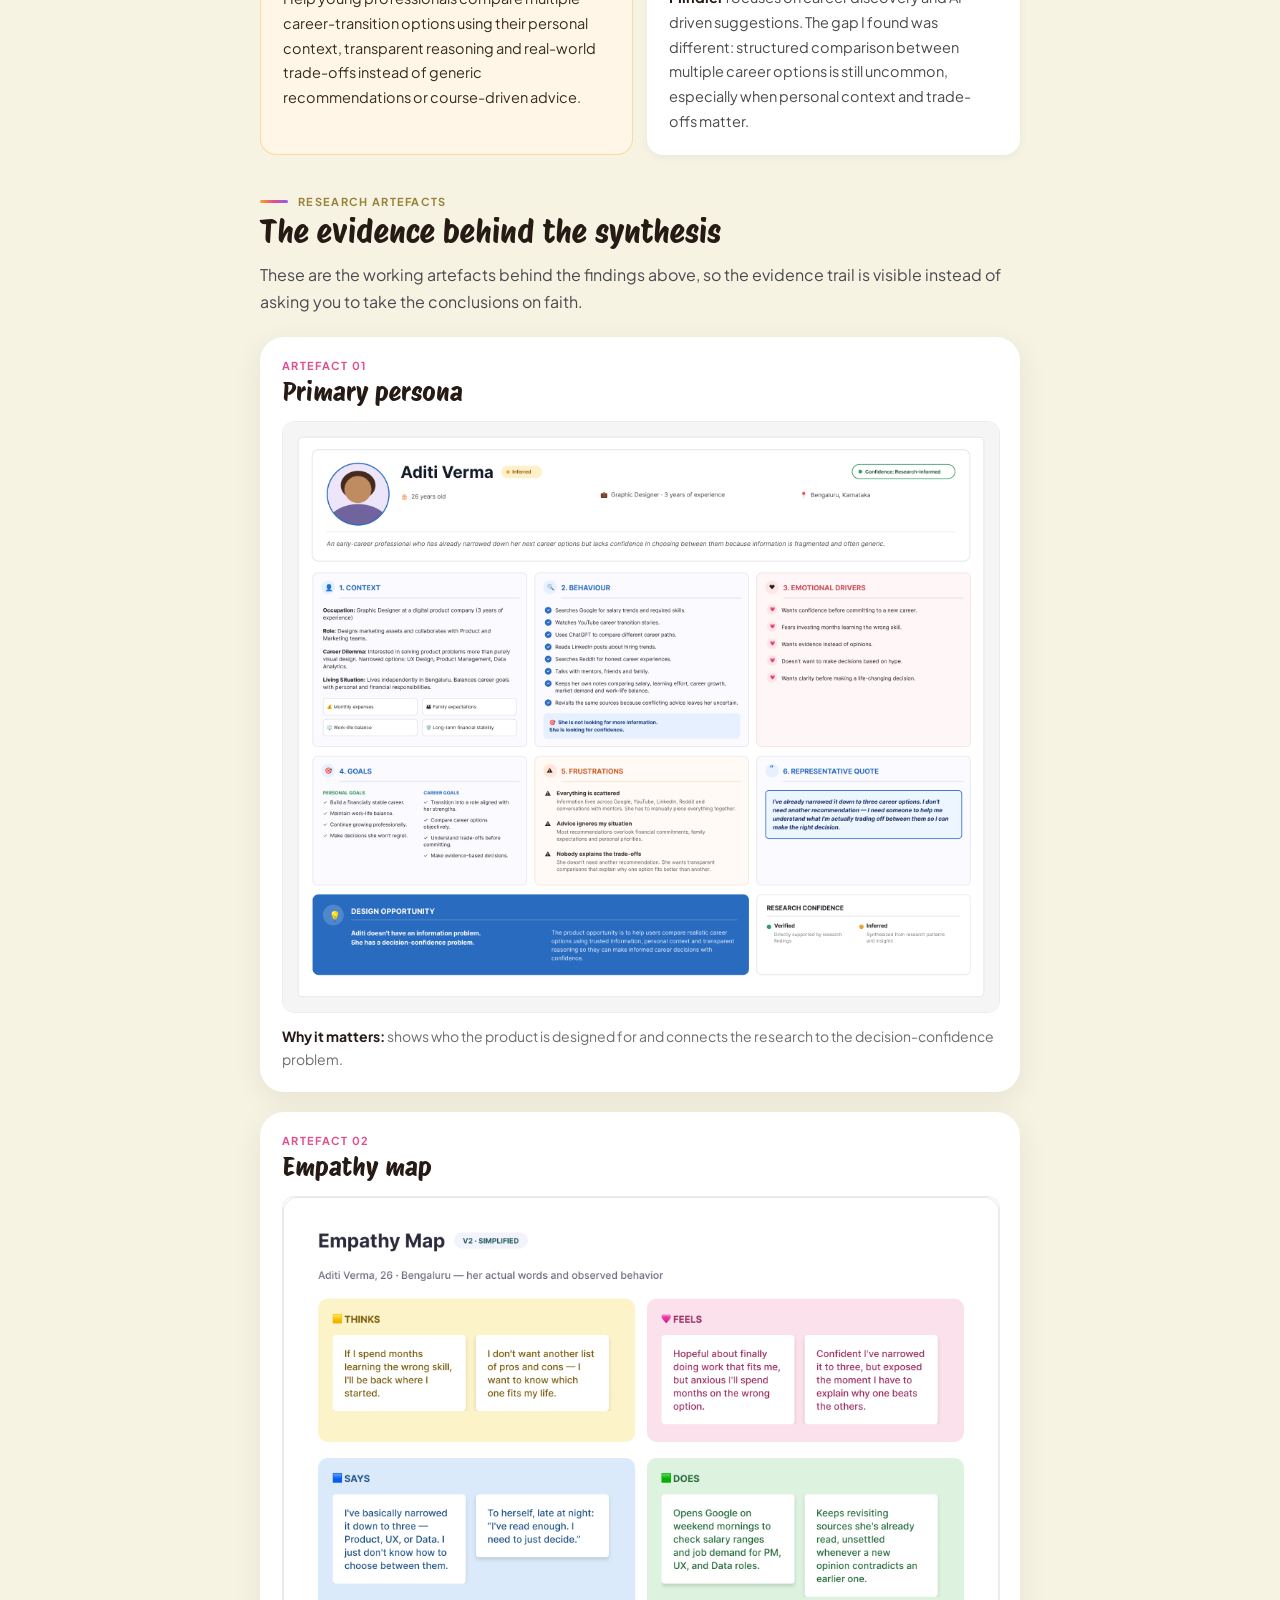
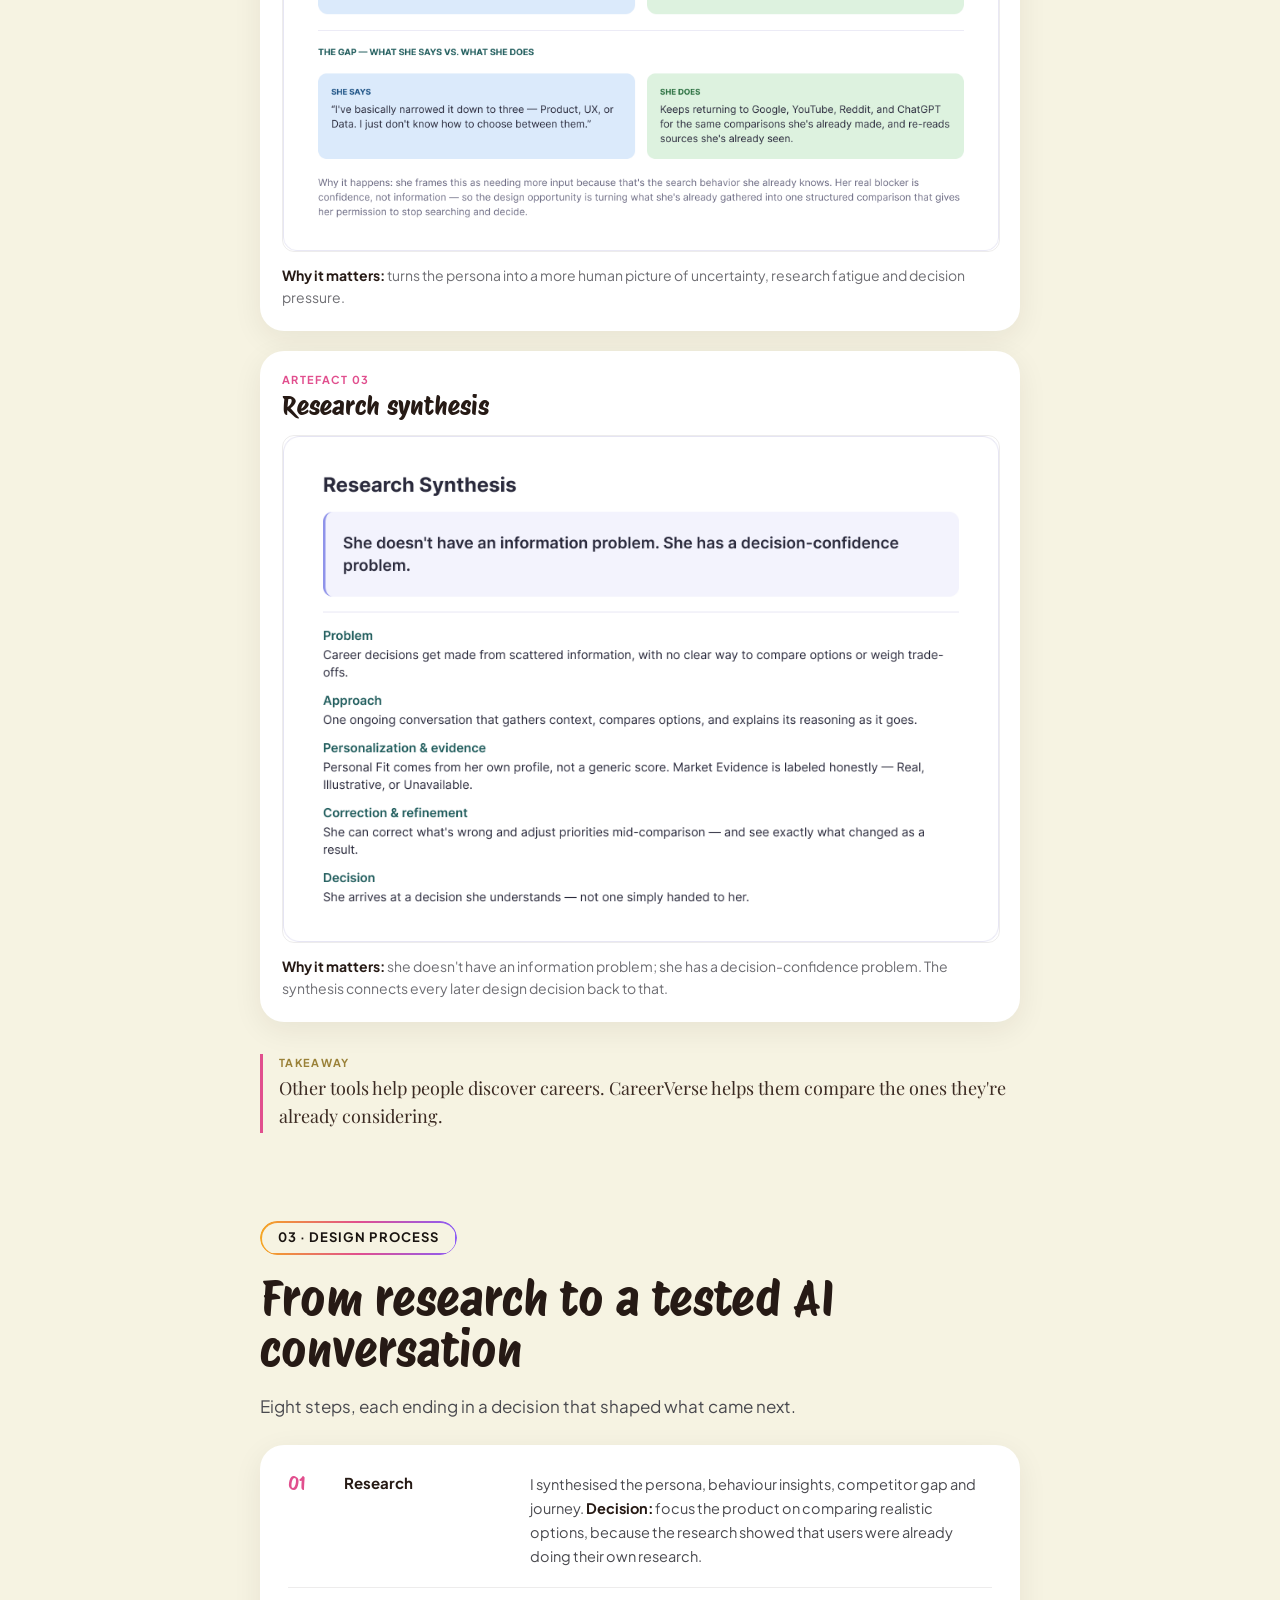
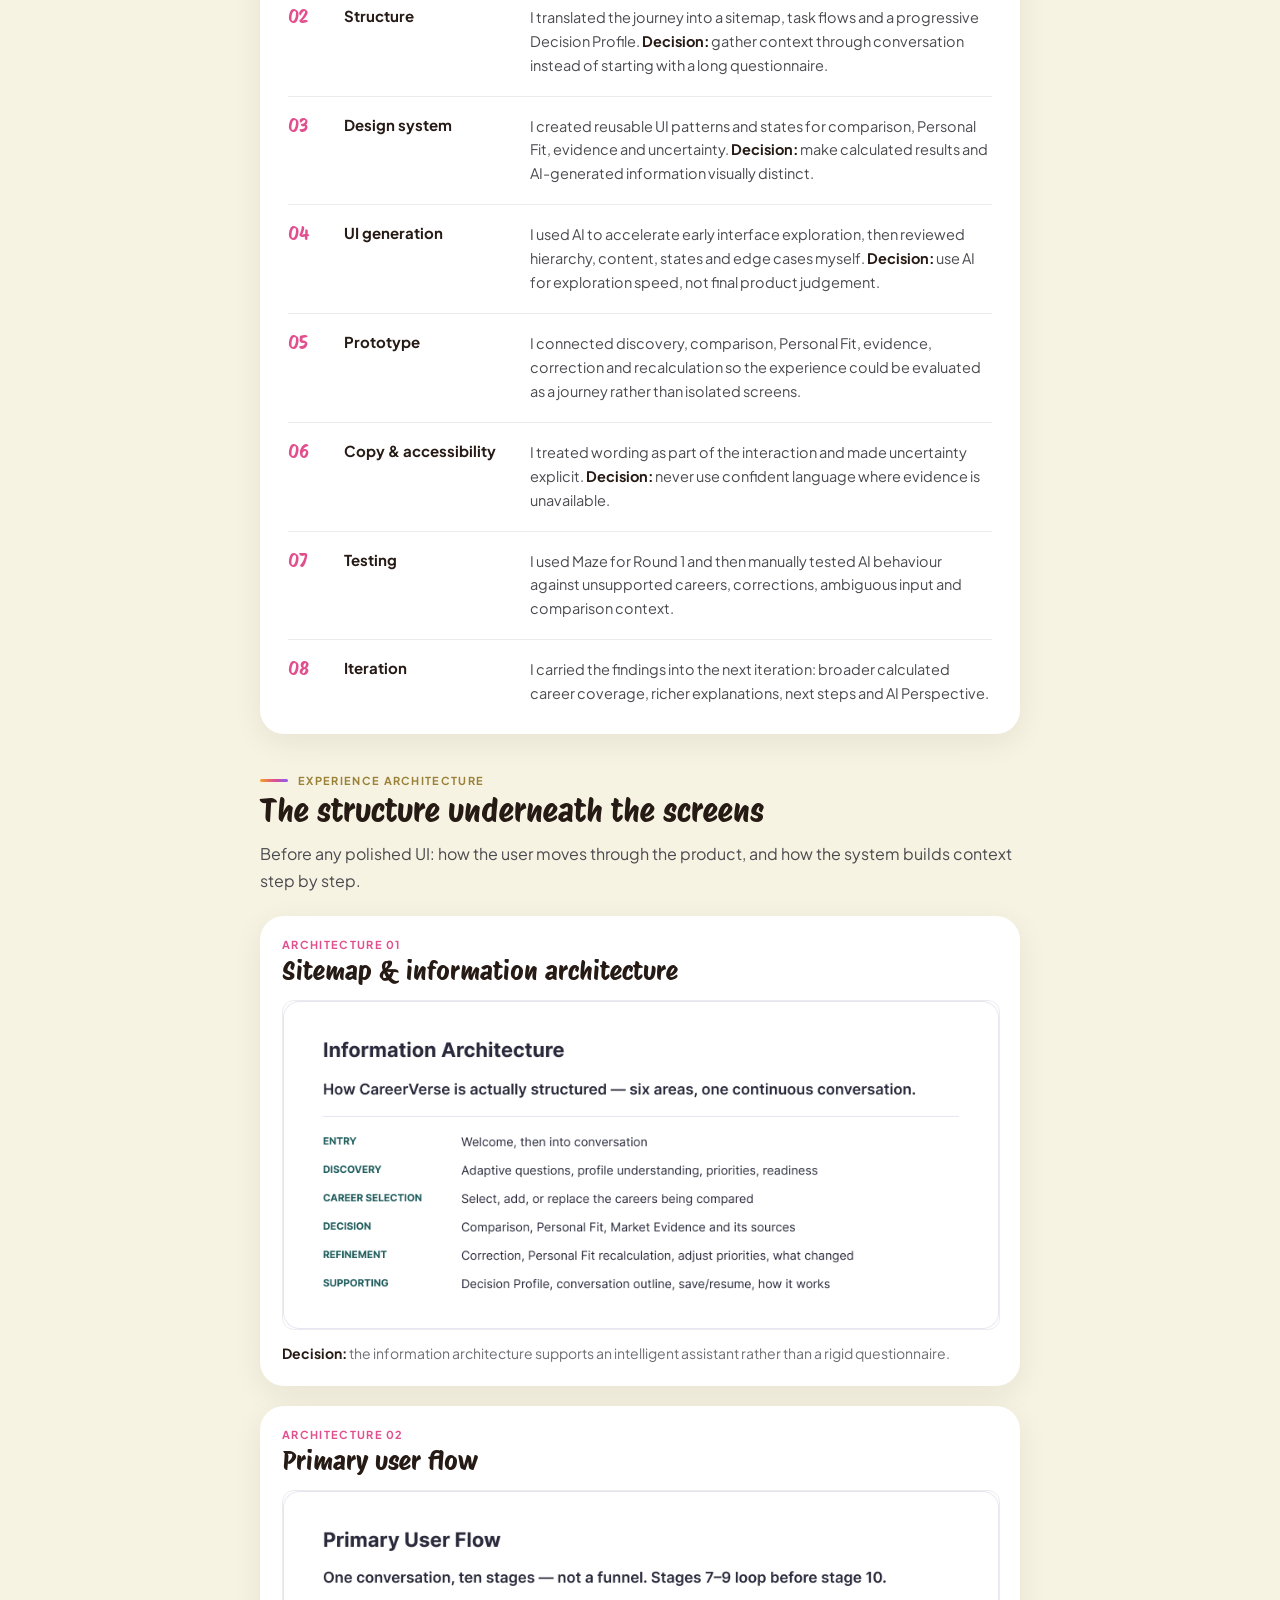
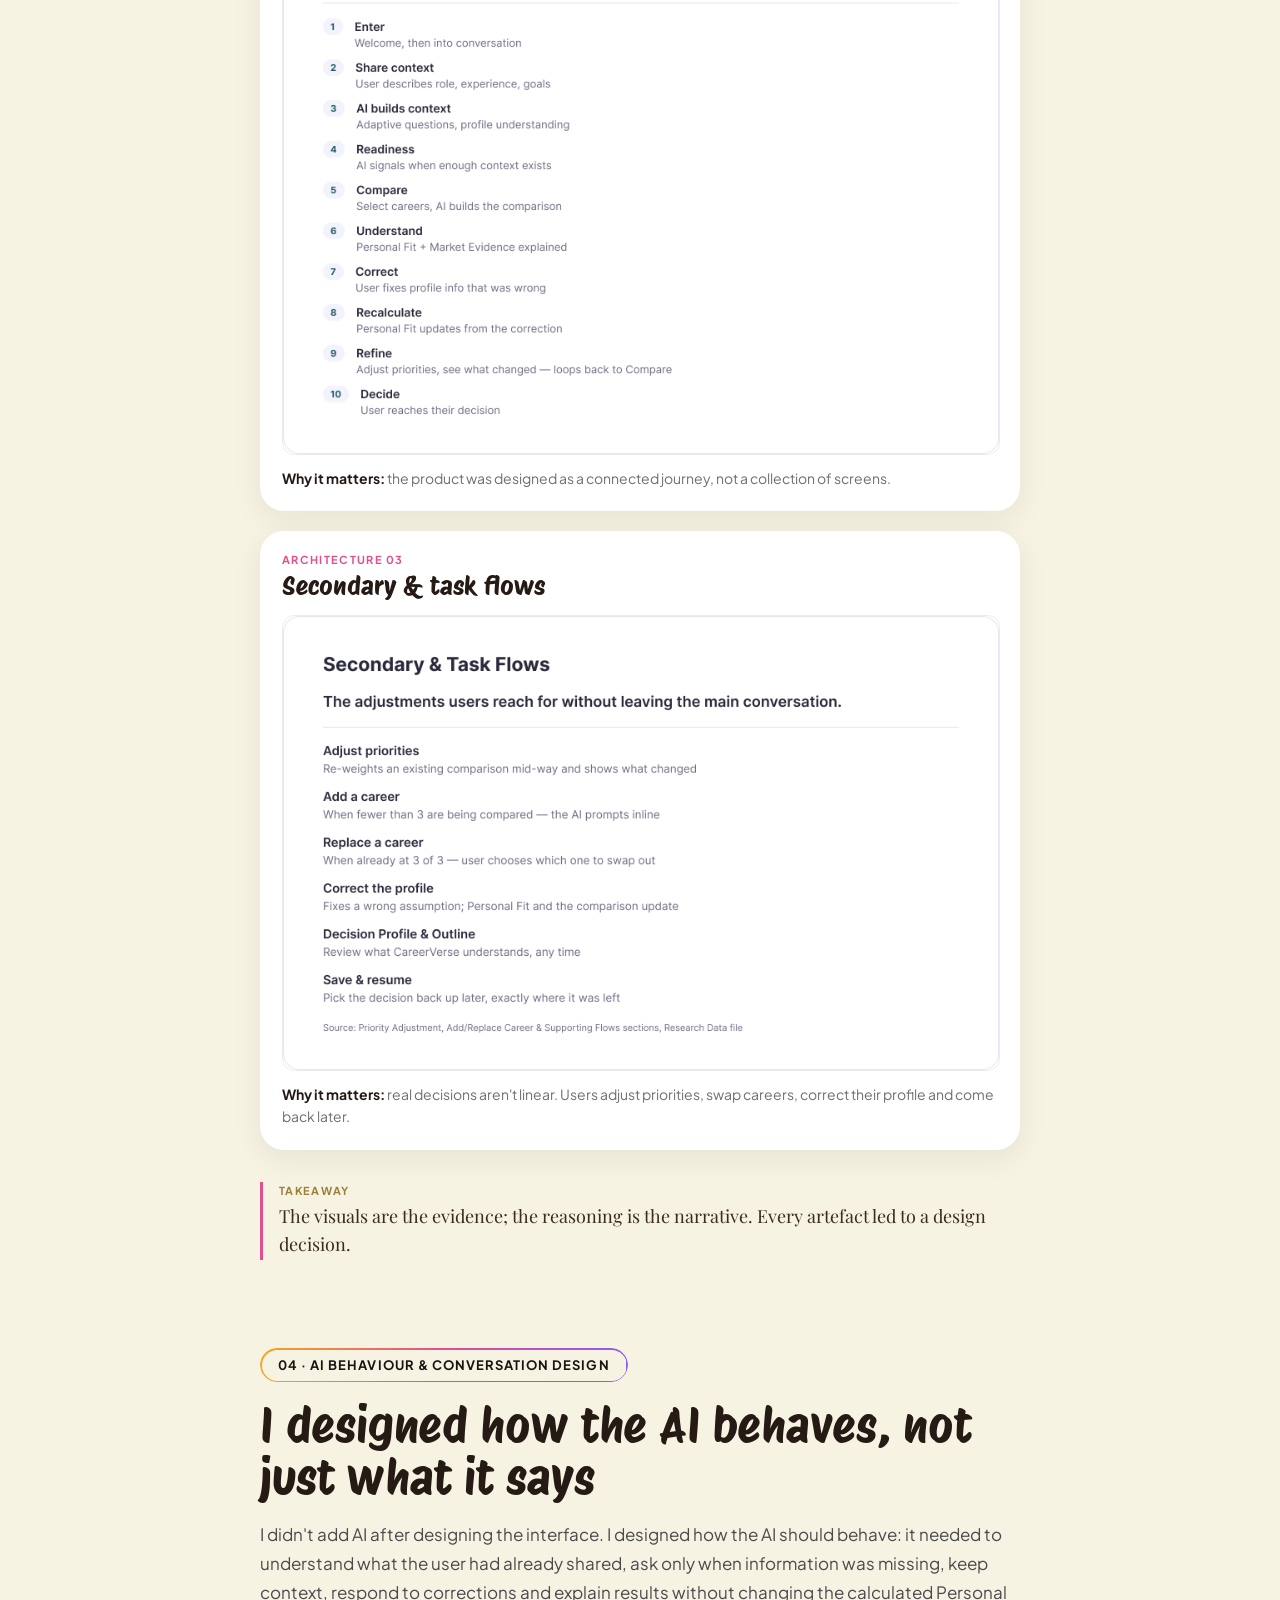
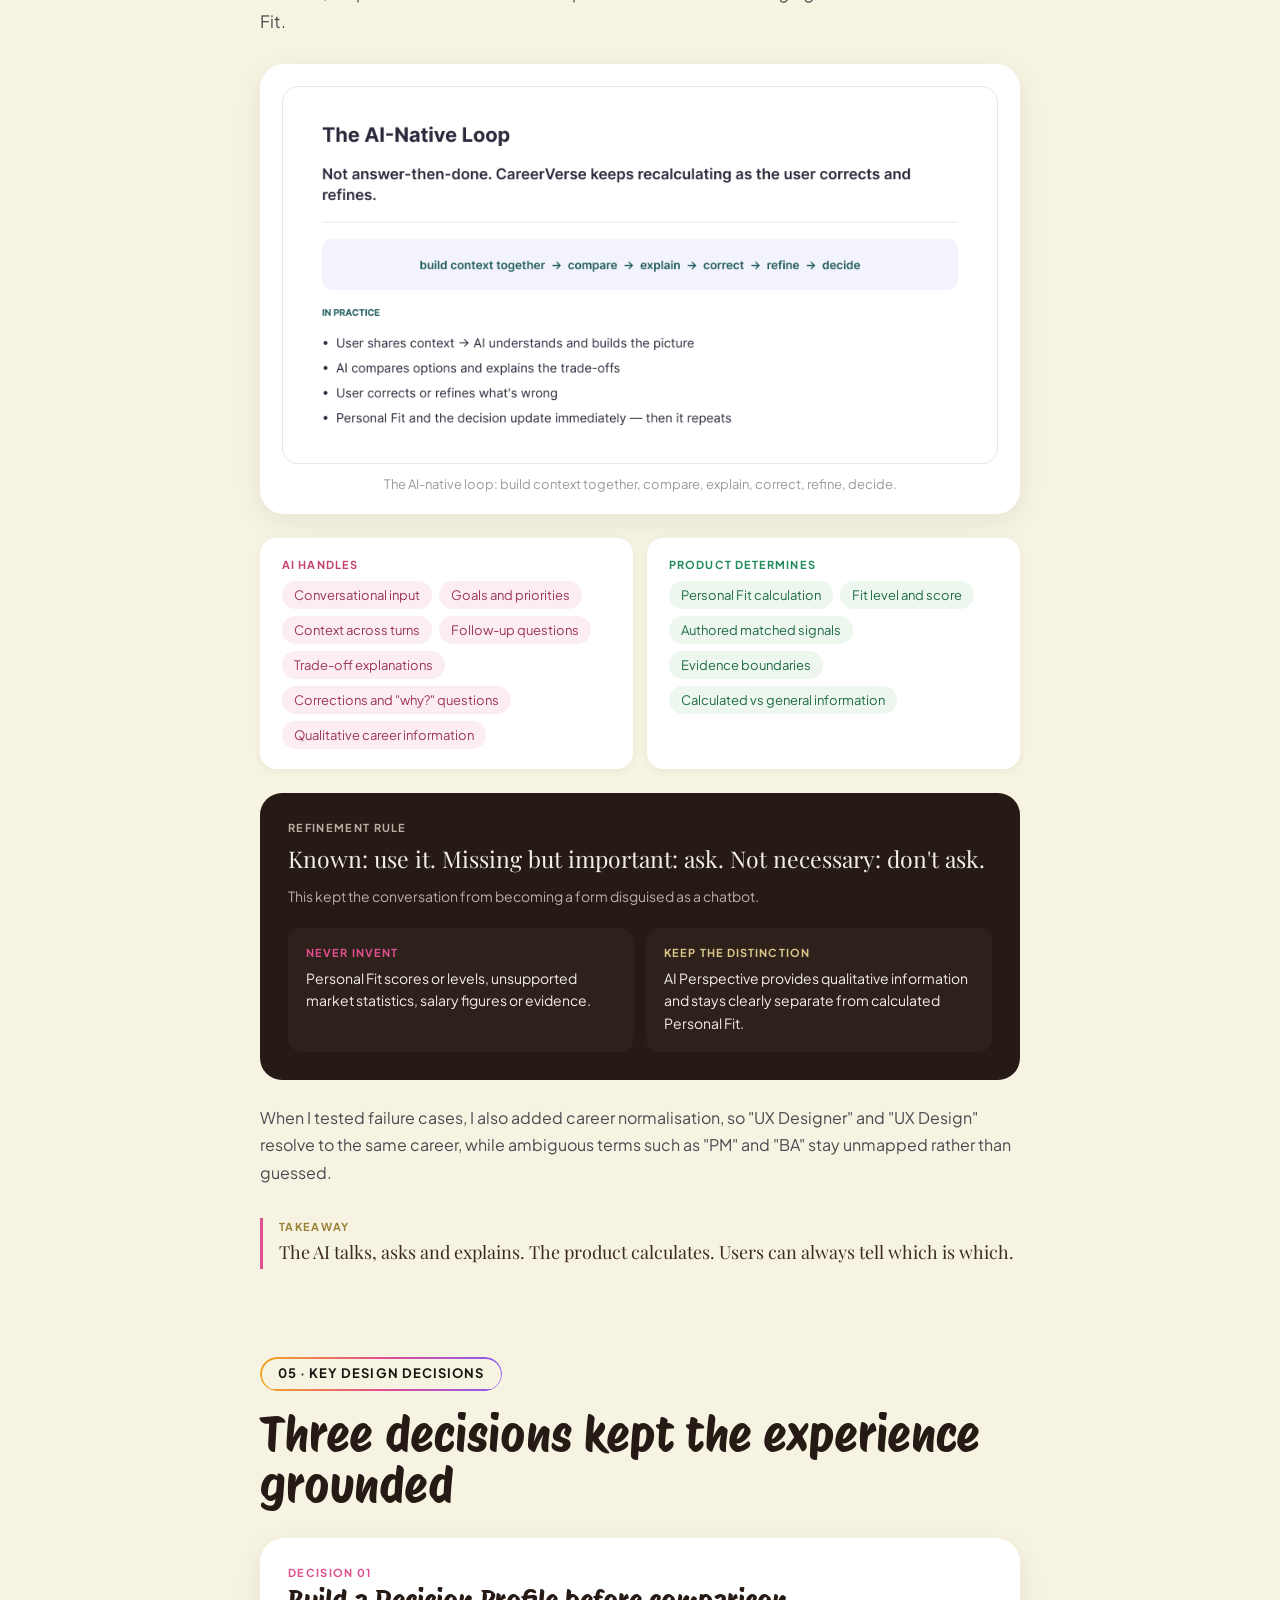
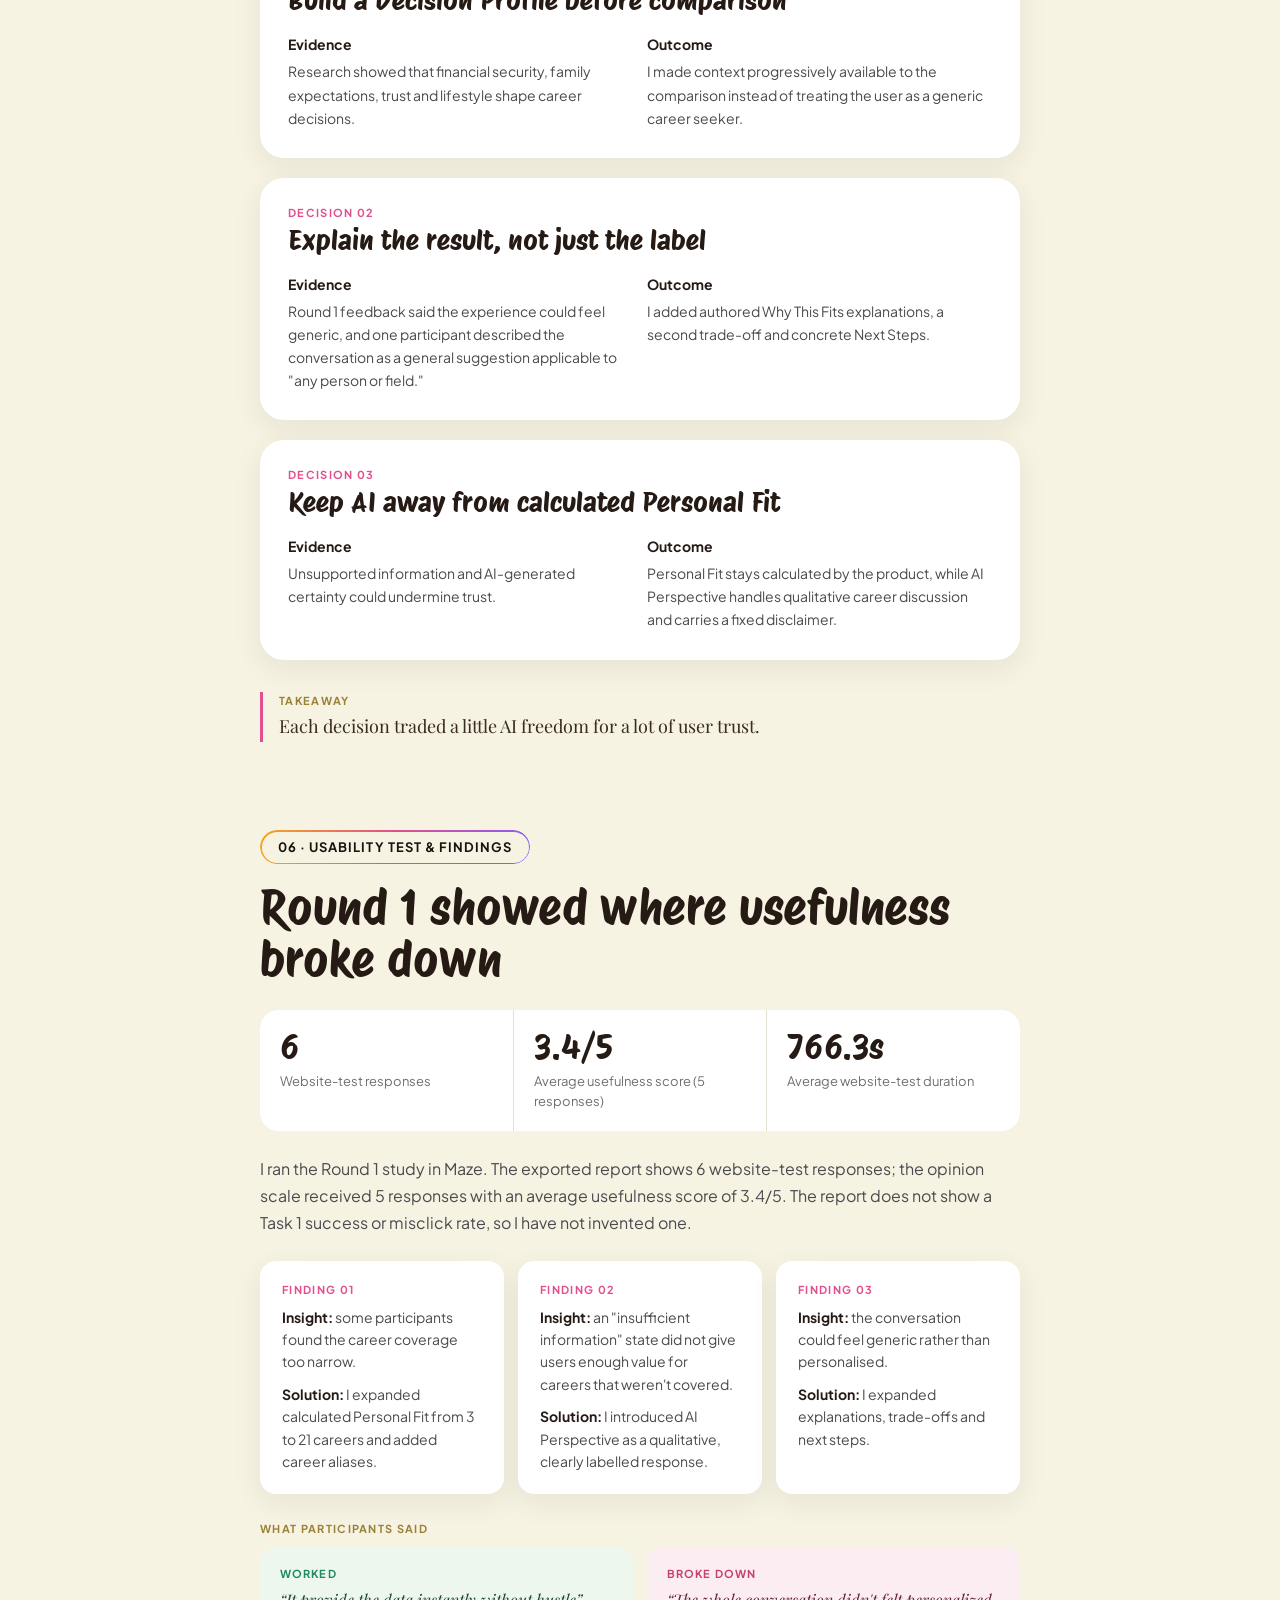
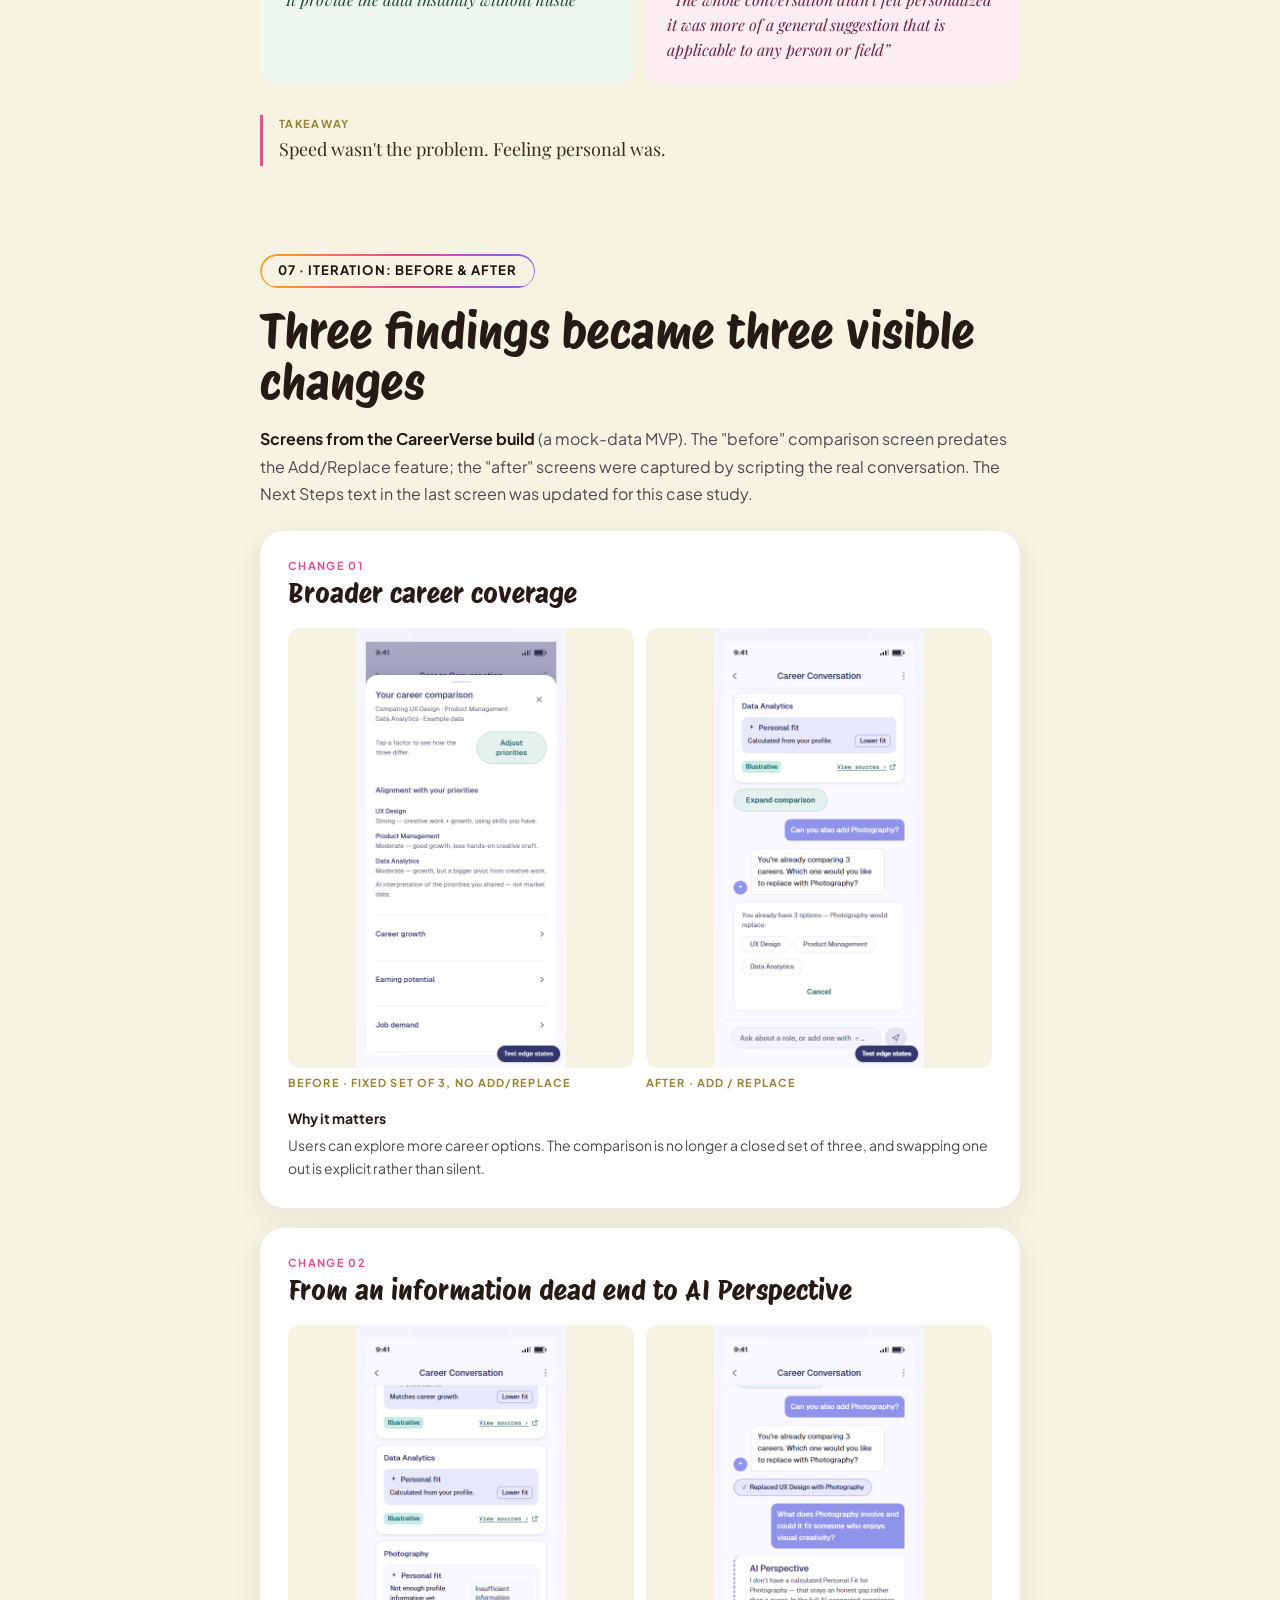
==== commit c75c9230: "Reduce nav logo to half size Co-Authored-By: Claude Opus 5.5 <noreply@anthropic.com>" ====
--- a/careerverse.html
+++ b/careerverse.html
@@ -194,7 +194,7 @@
 <!-- ============ PORTFOLIO GLOBAL NAV (inherited shell) ============ -->
 <nav aria-label="Portfolio" style="position:sticky;top:0;z-index:110;background:rgba(255,255,255,0.94);backdrop-filter:blur(10px);border-bottom:1px solid rgba(26,20,17,0.06)">
   <div style="max-width:1200px;margin:0 auto;padding:12px 24px;display:flex;align-items:center;justify-content:space-between;gap:16px;flex-wrap:wrap">
-    <a href="index.html" aria-label="Pratiksha Tripathi — home" style="display:flex;align-items:center;text-decoration:none"><img src="assets/logo-lockup-trim.png" alt="Pratiksha Tripathi" style="height:38px;width:auto;max-width:62vw;display:block"></a>
+    <a href="index.html" aria-label="Pratiksha Tripathi — home" style="display:flex;align-items:center;text-decoration:none"><img src="assets/logo-lockup-trim.png" alt="Pratiksha Tripathi" style="height:19px;width:auto;display:block"></a>
     <div style="display:flex;gap:28px;flex-wrap:wrap;align-items:center;font-family:'Plus Jakarta Sans',sans-serif;font-size:12.5px;font-weight:700;letter-spacing:0.08em;text-transform:uppercase">
       <a href="index.html" style="color:#4A4A4F;text-decoration:none" data-hv="1">Home</a>
       <a href="index.html#about" style="color:#4A4A4F;text-decoration:none" data-hv="2">Expertise</a>
